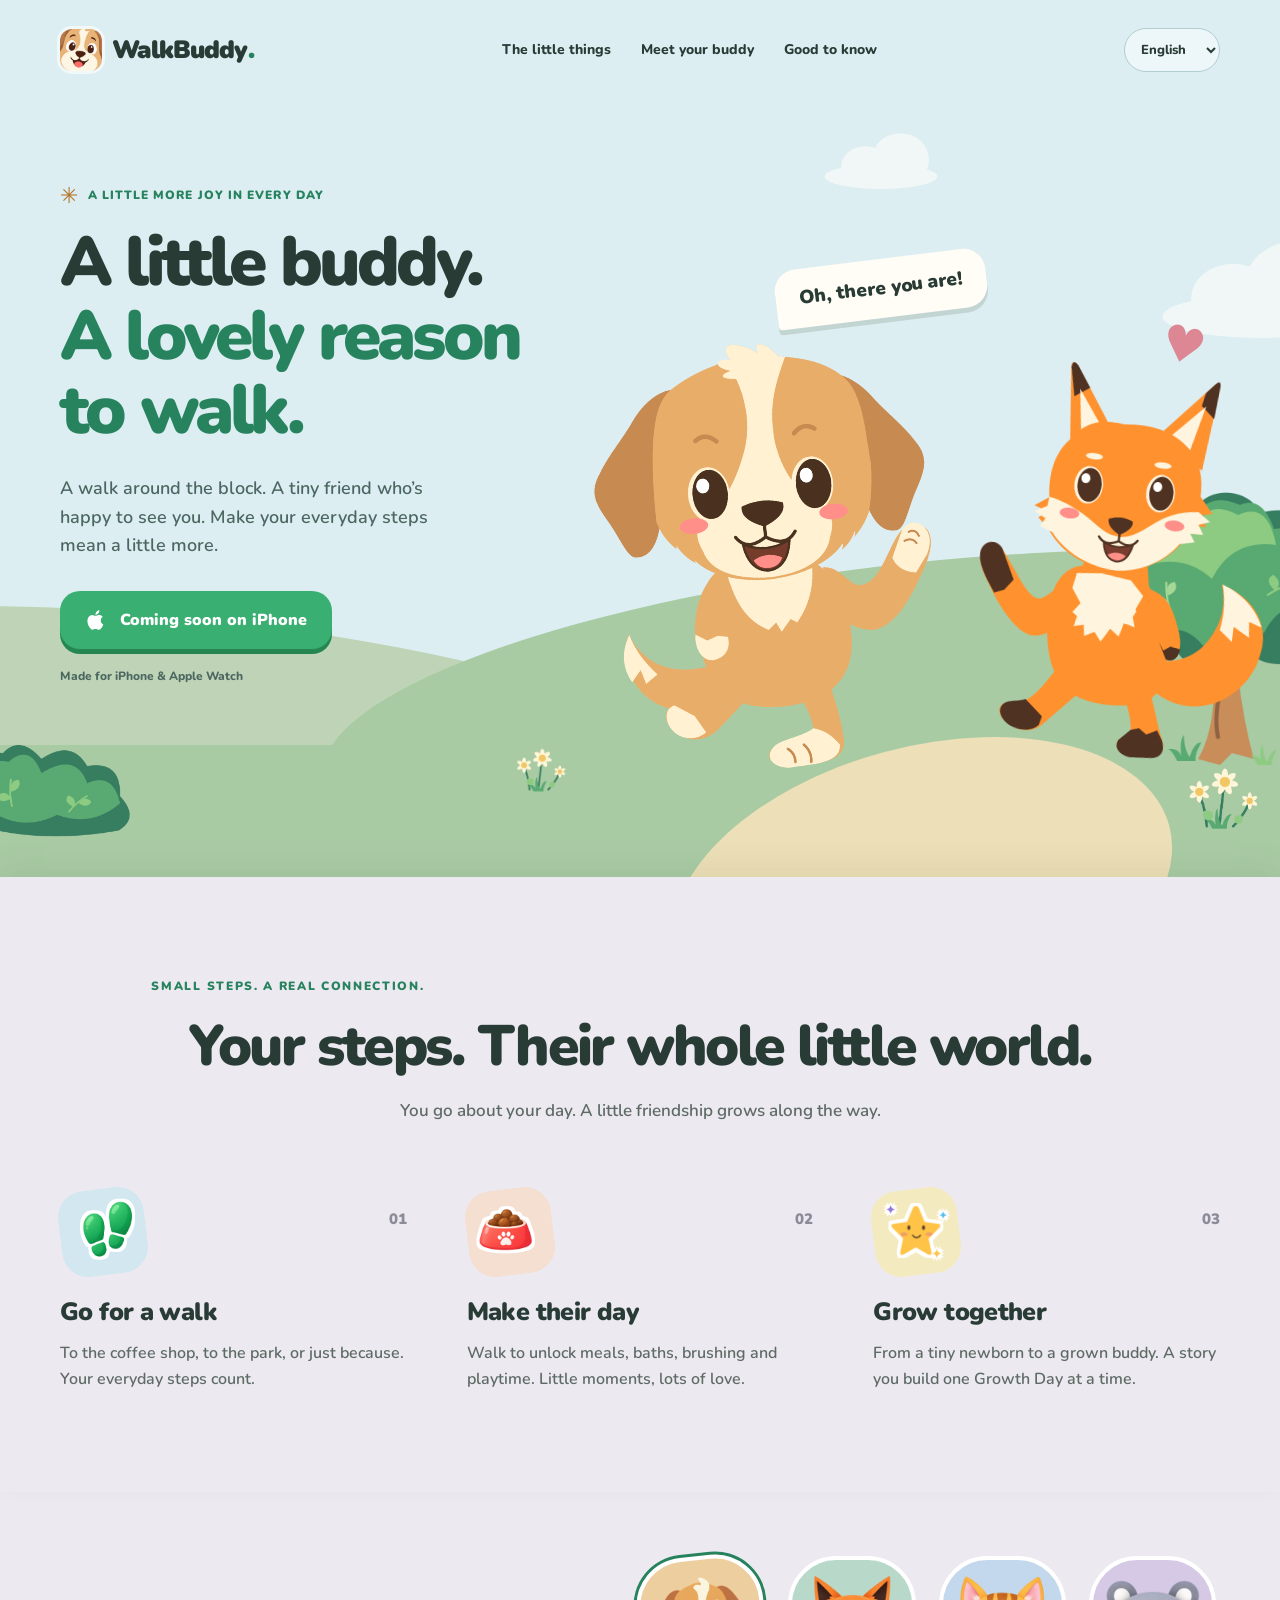
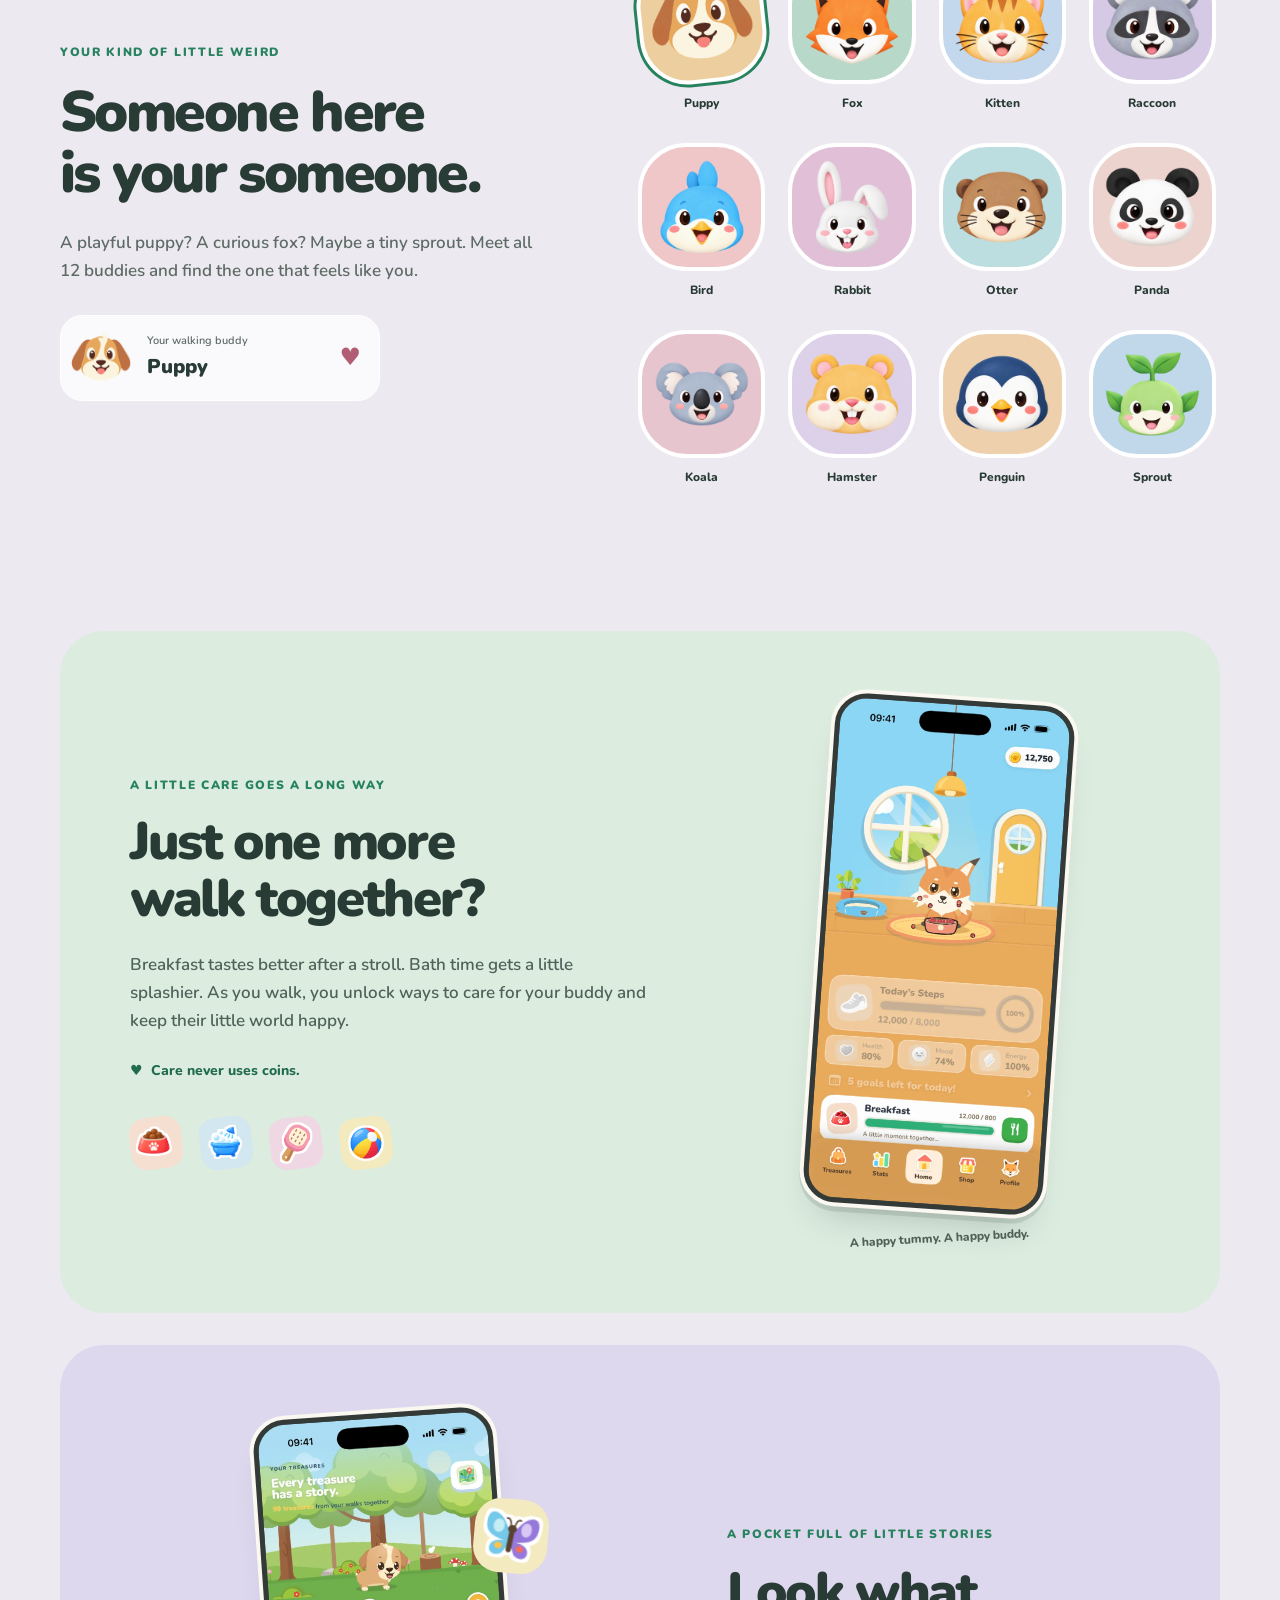
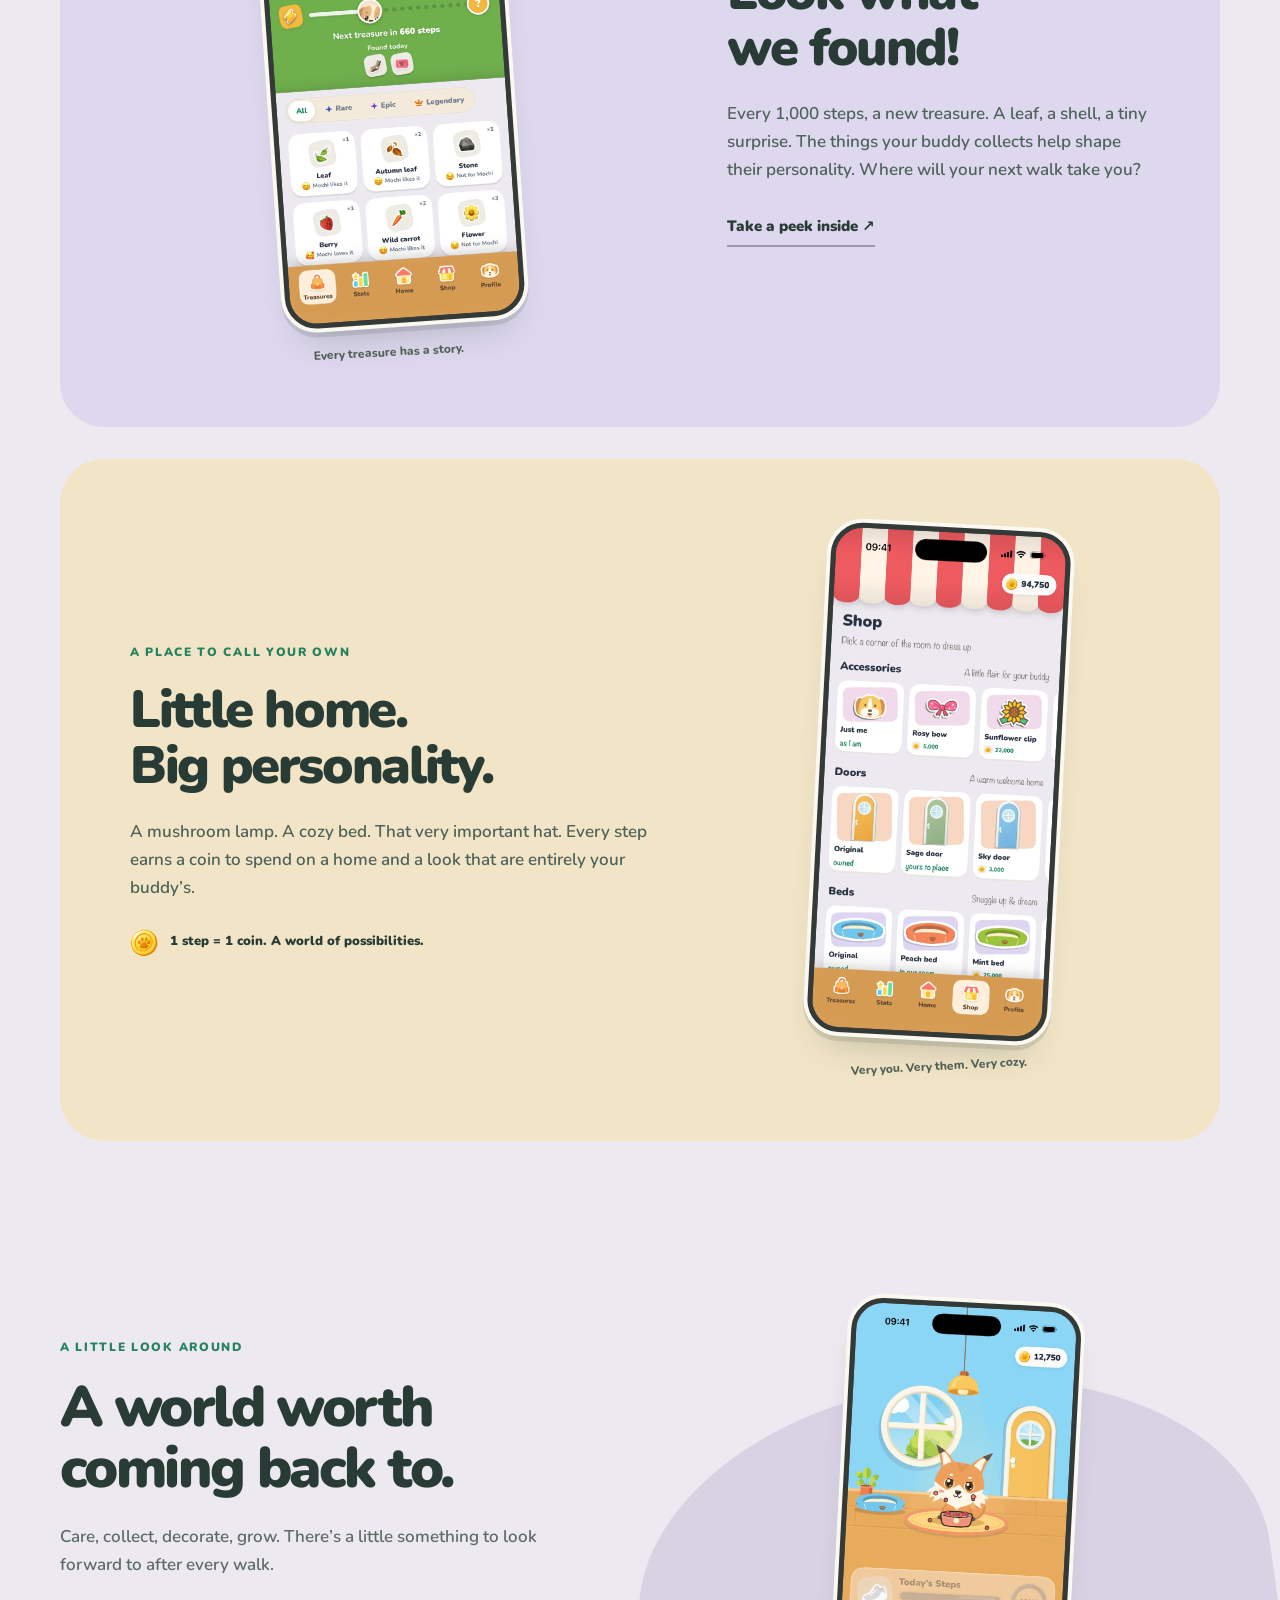
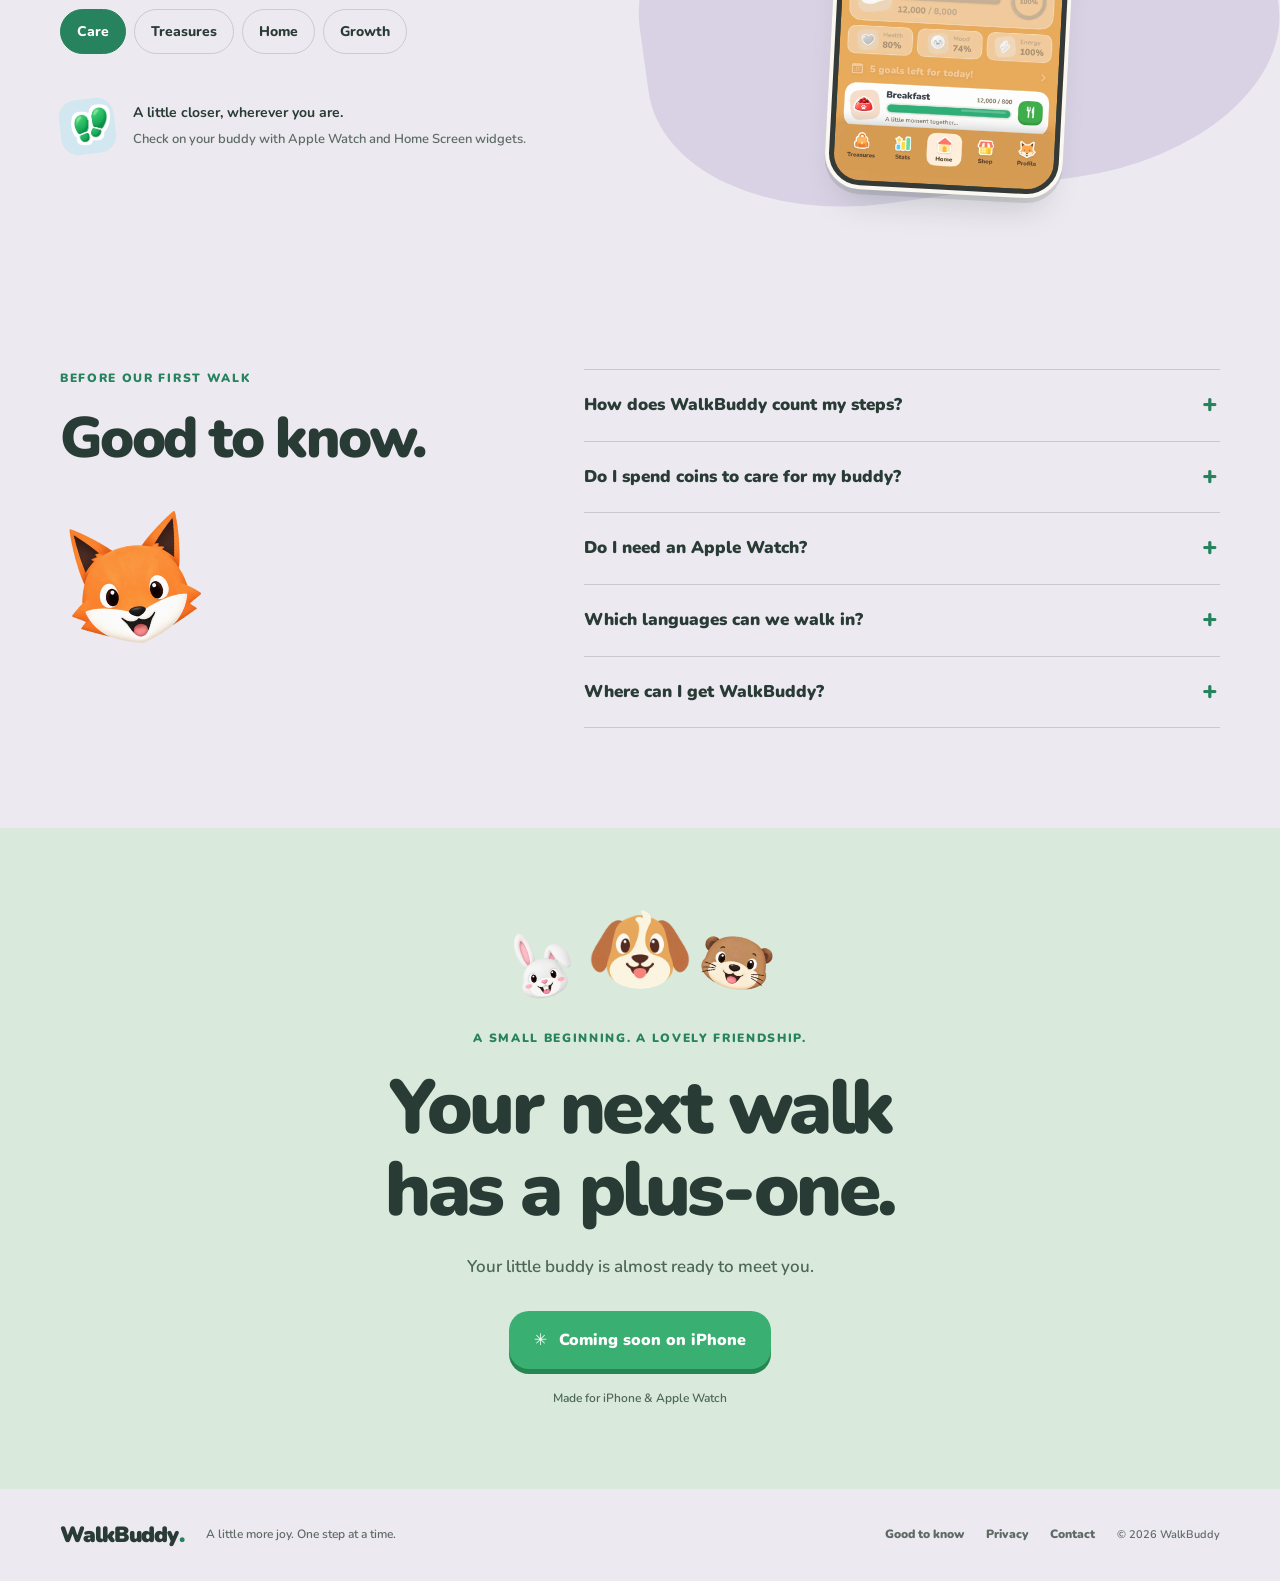
==== index.html @ b869acb7 "Add files via upload" ====
<!doctype html>
<html lang="en">
<head>
  <meta charset="utf-8">
  <meta name="viewport" content="width=device-width, initial-scale=1">
  <meta name="theme-color" content="#dceef2">
  <title>WalkBuddy — A little buddy. A lovely reason to walk.</title>
  <meta name="description" content="Turn your everyday walks into a little world of care, treasures and friendship. Meet WalkBuddy, your step counter pet for iPhone and Apple Watch.">
  <meta property="og:title" content="WalkBuddy — A lovely reason to walk.">
  <meta property="og:description" content="Your steps. Their whole little world.">
  <meta property="og:type" content="website">
  <meta property="og:image" content="assets/app-icon.png">
  <link rel="icon" href="assets/app-icon.png">
  <link rel="apple-touch-icon" href="assets/app-icon.png">
  <link rel="preload" href="assets/nunito.ttf" as="font" type="font/ttf" crossorigin>
  <link rel="stylesheet" href="styles.css">
  <script src="translations.js" defer></script>
  <script src="app.js" defer></script>
</head>
<body>
  <a class="skip" href="#main" data-t="skip">Skip to content</a>
  <header class="header">
    <div class="container nav">
      <a class="brand" href="#" aria-label="WalkBuddy"><img src="assets/app-icon.png" width="42" height="42" alt="">WalkBuddy<span class="brand-dot">.</span></a>
      <nav class="nav-links" aria-label="Main navigation" data-label="navigation">
        <a href="#how" data-t="navHow">The little things</a>
        <a href="#buddies" data-t="navBuddies">Meet your buddy</a>
        <a href="#faq" data-t="navFaq">Good to know</a>
      </nav>
      <label class="language"><span class="sr-only" data-t="language">Language</span><select id="language"><option value="en">English</option><option value="tr">Türkçe</option><option value="ja">日本語</option><option value="de">Deutsch</option><option value="es">Español</option><option value="fr">Français</option></select></label>
    </div>
  </header>
  <main id="main">
    <section class="hero" aria-labelledby="hero-title">
      <div class="cloud cloud-one" aria-hidden="true"></div><div class="cloud cloud-two" aria-hidden="true"></div>
      <div class="container hero-inner">
        <div class="hero-copy">
          <span class="eyebrow"><span class="little-sun" aria-hidden="true">✳</span> <span data-t="heroEye">A little more joy in every day</span></span>
          <h1 id="hero-title"><span data-t="heroOne">A little buddy.</span><br><em data-t="heroTwo">A lovely reason<br>to walk.</em></h1>
          <p class="intro" data-t="heroBody">A walk around the block. A tiny friend who’s happy to see you. Make your everyday steps mean a little more.</p>
          <a class="button store-link" href="#coming-soon"><svg aria-hidden="true" viewBox="0 0 24 24"><path d="M16.4 12.6c0-2.6 2.1-3.8 2.2-3.9-1.2-1.8-3.1-2-3.7-2-1.6-.2-3.1.9-3.9.9-.8 0-2-.9-3.4-.9-1.7 0-3.3 1-4.2 2.6-1.8 3.1-.5 7.7 1.3 10.2.9 1.2 1.9 2.6 3.2 2.6 1.3-.1 1.8-.8 3.3-.8 1.6 0 2 .8 3.4.8 1.4 0 2.3-1.3 3.1-2.5 1-1.4 1.4-2.8 1.4-2.9 0 0-2.7-1-2.7-4.1zM13.9 4.9c.7-.9 1.2-2 1.1-3.2-1 0-2.3.7-3 1.6-.7.8-1.3 2-1.1 3.1 1.1.1 2.3-.6 3-1.5z"/></svg><span data-t="store">Coming soon on iPhone</span></a>
          <p class="hero-footnote" data-t="devices">Made for iPhone & Apple Watch</p>
        </div>
        <div class="hero-art" aria-label="The WalkBuddy puppy and fox out for a walk" data-label="heroArt">
          <div class="hello" data-t="hello">Oh, there you are!</div>
          <img class="hero-puppy" src="assets/scene/puppy.png" width="680" height="960" alt="">
          <img class="hero-fox" src="assets/scene/fox.png" width="680" height="960" alt="">
          <span class="hero-heart" aria-hidden="true">♥</span>
        </div>
      </div>
      <div class="landscape" aria-hidden="true"><div class="hill far"></div><div class="hill near"></div><div class="ground"></div><div class="path"></div><img class="oak" src="assets/scene/map-scenery-oak.png" alt=""><img class="daisies one" src="assets/scene/map-scenery-daisies.png" alt=""><img class="daisies two" src="assets/scene/map-scenery-daisies.png" alt=""><img class="bush" src="assets/scene/map-scenery-bush.png" alt=""></div>
    </section>

    <section class="how section" id="how">
      <div class="container">
        <div class="section-heading"><p class="eyebrow" data-t="howEye">Small steps. A real connection.</p><h2 data-t="howTitle">Your steps. Their whole little world.</h2><p data-t="howBody">You go about your day. A little friendship grows along the way.</p></div>
        <div class="steps">
          <article><span class="sticker blue"><img src="assets/icons/icon-steps.png" alt="" loading="lazy"></span><span class="step-number">01</span><h3 data-t="walkTitle">Go for a walk</h3><p data-t="walkBody">To the coffee shop, to the park, or just because. Your everyday steps count.</p></article>
          <article><span class="sticker peach"><img src="assets/icons/care-feed.png" alt="" loading="lazy"></span><span class="step-number">02</span><h3 data-t="careTitle">Make their day</h3><p data-t="careBody">Walk to unlock meals, baths, brushing and playtime. Little moments, lots of love.</p></article>
          <article><span class="sticker yellow"><img src="assets/icons/icon-journey-brightest-star.png" alt="" loading="lazy"></span><span class="step-number">03</span><h3 data-t="growTitle">Grow together</h3><p data-t="growBody">From a tiny newborn to a grown buddy. A story you build one Growth Day at a time.</p></article>
        </div>
      </div>
    </section>

    <section class="family section" id="buddies">
      <div class="container family-layout">
        <div class="family-copy"><p class="eyebrow" data-t="familyEye">Your kind of little weird</p><h2 data-t="familyTitle">Someone here<br>is your someone.</h2><p data-t="familyBody">A playful puppy? A curious fox? Maybe a tiny sprout. Meet all 12 buddies and find the one that feels like you.</p><div class="chosen" aria-live="polite"><img id="chosen-face" src="assets/heads/mochi.png" width="68" height="68" alt=""><div><span data-t="selected">Your walking buddy</span><strong id="chosen-name">Puppy</strong></div><span class="chosen-heart" aria-hidden="true">♥</span></div></div>
        <div class="buddy-grid" role="group" data-label="chooseBuddy" aria-label="Choose a buddy"></div>
      </div>
    </section>

    <section class="stories section" id="little-world">
      <div class="container">
        <article class="story mint">
          <div class="story-copy"><p class="eyebrow" data-t="careEye">A little care goes a long way</p><h2 data-t="careHeading">Just one more<br>walk together?</h2><p data-t="careStory">Breakfast tastes better after a stroll. Bath time gets a little splashier. As you walk, you unlock ways to care for your buddy and keep their little world happy.</p><p class="quiet-rule"><span aria-hidden="true">♥</span> <span data-t="careRule">Care never uses coins.</span></p><div class="mini-stickers" aria-hidden="true"><span class="sticker peach"><img src="assets/icons/care-feed.png" alt="" loading="lazy"></span><span class="sticker blue"><img src="assets/icons/care-wash.png" alt="" loading="lazy"></span><span class="sticker pink"><img src="assets/icons/care-groom.png" alt="" loading="lazy"></span><span class="sticker yellow"><img src="assets/icons/care-play.png" alt="" loading="lazy"></span></div></div>
          <figure class="phone-scene"><div class="phone"><img src="assets/screens/02-care-fox-en.webp" data-screen="02-care-fox" alt="A fox enjoying a meal in WalkBuddy" data-alt="careScreen" loading="lazy" width="1206" height="2622"></div><figcaption data-t="careCaption">A happy tummy. A happy buddy.</figcaption></figure>
        </article>
        <article class="story lilac reverse">
          <div class="story-copy"><p class="eyebrow" data-t="treasureEye">A pocket full of little stories</p><h2 data-t="treasureHeading">Look what<br>we found!</h2><p data-t="treasureStory">Every 1,000 steps, a new treasure. A leaf, a shell, a tiny surprise. The things your buddy collects help shape their personality. Where will your next walk take you?</p><a class="text-link" href="#gallery" data-t="explore">Take a peek inside <span aria-hidden="true">↗</span></a></div>
          <figure class="phone-scene"><span class="orbit-sticker sticker yellow" aria-hidden="true"><img src="assets/icons/icon-journey-butterfly.png" alt="" loading="lazy"></span><div class="phone"><img src="assets/screens/06-treasures-en.webp" data-screen="06-treasures" alt="WalkBuddy’s Treasures collection" data-alt="treasureScreen" loading="lazy" width="1206" height="2622"></div><figcaption data-t="treasureCaption">Every treasure has a story.</figcaption></figure>
        </article>
        <article class="story butter">
          <div class="story-copy"><p class="eyebrow" data-t="homeEye">A place to call your own</p><h2 data-t="homeHeading">Little home.<br>Big personality.</h2><p data-t="homeStory">A mushroom lamp. A cozy bed. That very important hat. Every step earns a coin to spend on a home and a look that are entirely your buddy’s.</p><div class="coin-note"><img src="assets/icons/icon-coin.png" width="32" height="32" alt="" loading="lazy"><span data-t="coinRule">1 step = 1 coin. A world of possibilities.</span></div></div>
          <figure class="phone-scene"><div class="phone"><img src="assets/screens/08-decor-en.webp" data-screen="08-decor" alt="Decorating a buddy’s home in WalkBuddy" data-alt="homeScreen" loading="lazy" width="1206" height="2622"></div><figcaption data-t="homeCaption">Very you. Very them. Very cozy.</figcaption></figure>
        </article>
      </div>
    </section>

    <section class="gallery section" id="gallery"><div class="container gallery-layout"><div><p class="eyebrow" data-t="galleryEye">A little look around</p><h2 data-t="galleryTitle">A world worth<br>coming back to.</h2><p data-t="galleryBody">Care, collect, decorate, grow. There’s a little something to look forward to after every walk.</p><div class="gallery-tabs" role="tablist" data-label="galleryLabel" aria-label="Explore WalkBuddy"><button id="tab-care" role="tab" aria-controls="gallery-panel" aria-selected="true" data-gallery="02-care-fox" data-t="tabCare">Care</button><button id="tab-treasures" role="tab" aria-controls="gallery-panel" aria-selected="false" tabindex="-1" data-gallery="06-treasures" data-t="tabTreasures">Treasures</button><button id="tab-home" role="tab" aria-controls="gallery-panel" aria-selected="false" tabindex="-1" data-gallery="08-decor" data-t="tabHome">Home</button><button id="tab-growth" role="tab" aria-controls="gallery-panel" aria-selected="false" tabindex="-1" data-gallery="04-growth" data-t="tabGrowth">Growth</button></div><div class="device-note"><span class="sticker blue"><img src="assets/icons/icon-steps.png" alt="" loading="lazy"></span><p><strong data-t="everywhereTitle">A little closer, wherever you are.</strong><span data-t="everywhereBody">Check on your buddy with Apple Watch and Home Screen widgets.</span></p></div></div><div class="gallery-preview" id="gallery-panel" role="tabpanel" aria-labelledby="tab-care" tabindex="0"><div class="phone"><img id="gallery-image" src="assets/screens/02-care-fox-en.webp" data-screen="02-care-fox" alt="A fox enjoying a meal in WalkBuddy" data-alt="careScreen" loading="lazy" width="1206" height="2622"></div></div></div></section>

    <section class="faq section" id="faq"><div class="container faq-layout"><div><p class="eyebrow" data-t="faqEye">Before our first walk</p><h2 data-t="faqTitle">Good to know.</h2><img class="faq-face" src="assets/heads/fox.png" alt="" loading="lazy" width="180" height="180"></div><div class="questions"><details><summary data-t="q1">How does WalkBuddy count my steps?</summary><p data-t="a1">WalkBuddy uses steps from Apple Health on your iPhone, including steps recorded by your Apple Watch. Your usual walks count without starting a workout.</p></details><details><summary data-t="q2">Do I spend coins to care for my buddy?</summary><p data-t="a2">Care never uses coins. Walking unlocks care moments. Coins are for decorating your buddy’s home and choosing accessories in the Shop.</p></details><details><summary data-t="q3">Do I need an Apple Watch?</summary><p data-t="a3">No. You can walk with just your iPhone. If you have an Apple Watch, you can also check on your buddy and care for them from your wrist.</p></details><details><summary data-t="q4">Which languages can we walk in?</summary><p data-t="a4">WalkBuddy speaks English, Turkish, Japanese, German, Spanish and French.</p></details><details><summary data-t="q5">Where can I get WalkBuddy?</summary><p data-t="a5">WalkBuddy is coming soon to the App Store for iPhone and Apple Watch. The download link will be right here when it’s ready.</p></details></div></div></section>

    <section class="closing section" id="coming-soon"><div class="container"><div class="closing-faces" aria-hidden="true"><img src="assets/heads/rabbit.png" alt="" loading="lazy"><img src="assets/heads/mochi.png" alt="" loading="lazy"><img src="assets/heads/otter.png" alt="" loading="lazy"></div><p class="eyebrow" data-t="closingEye">A small beginning. A lovely friendship.</p><h2 data-t="closingTitle">Your next walk<br>has a plus-one.</h2><p data-t="closingBody">Your little buddy is almost ready to meet you.</p><span class="button coming-label"><span aria-hidden="true">✳</span><span data-t="store">Coming soon on iPhone</span></span><p class="closing-note" data-t="devices">Made for iPhone & Apple Watch</p></div></section>
  </main>
  <footer><div class="container footer-inner"><a class="brand" href="#">WalkBuddy<span class="brand-dot">.</span></a><span data-t="footerLine">A little more joy. One step at a time.</span><a href="#faq" data-t="navFaq">Good to know</a><a href="privacy/" data-t="privacy">Privacy</a><a href="mailto:walkbuddysupport@gmail.com" data-t="contact">Contact</a><small>© 2026 WalkBuddy</small></div></footer>
</body>
</html>
---- styles.css ----
@font-face{font-family:Nunito;src:url('assets/nunito.ttf') format('truetype');font-weight:200 1000;font-display:swap}
:root{--paper:#ece9f0;--ink:#293b35;--muted:#5e6b65;--green:#27825e;--key:#39af71;--lip:#258651;--cream:#fffdf6;--line:#d6d5dc;--ease:cubic-bezier(.22,.8,.35,1)}
*{box-sizing:border-box}html{scroll-behavior:smooth;scroll-padding-top:30px}body{margin:0;background:var(--paper);color:var(--ink);font:600 17px/1.65 Nunito,'Hiragino Maru Gothic ProN',system-ui,sans-serif;-webkit-font-smoothing:antialiased}button,select{font:inherit}button,a,select{-webkit-tap-highlight-color:transparent}a{color:inherit}img{display:block;max-width:100%;height:auto}button{cursor:pointer}a,button,select,summary{touch-action:manipulation}button:focus-visible,a:focus-visible,select:focus-visible,summary:focus-visible,[tabindex]:focus-visible{outline:3px solid #176248;outline-offset:5px}h1,h2,h3,p{margin:0}h1,h2,h3{font-weight:900;line-height:1.07;letter-spacing:-.045em}h2{font-size:clamp(35px,4.5vw,57px)}h3{font-size:25px;letter-spacing:-.025em}p{max-width:38em}.container{width:min(1160px,calc(100% - 80px));margin-inline:auto}.section{padding:100px 0}.eyebrow{font-size:12px;font-weight:900;text-transform:uppercase;letter-spacing:.14em;color:var(--green);margin-bottom:19px}.sr-only{position:absolute;width:1px;height:1px;padding:0;margin:-1px;overflow:hidden;clip:rect(0,0,0,0);white-space:nowrap;border:0}.skip{position:fixed;top:8px;left:12px;z-index:100;background:white;padding:8px 14px;transform:translateY(-150%)}.skip:focus{transform:none}
.header{position:absolute;top:0;left:0;right:0;z-index:10}.nav{height:100px;display:flex;align-items:center;justify-content:space-between;gap:28px}.brand{display:flex;align-items:center;gap:10px;text-decoration:none;font-size:25px;font-weight:1000;letter-spacing:-1px;line-height:1}.brand img{border-radius:12px;box-shadow:0 0 0 3px #fff9}.brand-dot{color:var(--green);margin-left:-9px}.nav-links{display:flex;gap:30px;font-size:14px;font-weight:800}.nav-links a{text-decoration:none}.nav-links a:hover{color:var(--green);text-underline-offset:6px;text-decoration:underline}.language select{max-width:126px;background:#ffffff80;border:1px solid #b3cdd0;border-radius:24px;padding:8px 12px;color:var(--ink);font-size:13px;font-weight:800;min-height:44px}
.hero{position:relative;overflow:hidden;isolation:isolate;background:#dceef2;min-height:850px}.hero-inner{position:relative;z-index:3;display:grid;grid-template-columns:1.08fr 1fr;min-height:850px;align-items:start;padding-top:185px}.hero-copy{position:relative;z-index:3;padding-bottom:190px}.hero .eyebrow{display:flex;align-items:center;gap:8px;letter-spacing:.09em}.little-sun{color:#b37528;font-size:22px;line-height:1}h1{font-size:clamp(45px,5.4vw,73px);letter-spacing:-.055em;max-width:650px}h1 em{font-style:normal;color:var(--green)}.intro{margin-top:26px;max-width:390px;font-size:18px;line-height:1.6;color:#4c6761}.button{display:inline-flex;align-items:center;justify-content:center;gap:12px;min-height:58px;padding:14px 25px;border:0;border-radius:20px;background:var(--key);box-shadow:0 5px 0 var(--lip);color:white;font-size:16px;font-weight:900;text-decoration:none;transition:transform .2s,box-shadow .2s}.button svg{width:23px;height:26px;fill:currentColor}.store-link{margin-top:31px}.store-link:hover{transform:translateY(-2px);box-shadow:0 7px 0 var(--lip)}.store-link:active{transform:translateY(5px);box-shadow:0 0 0 var(--lip)}.hero-footnote{margin-top:18px;font-size:12px;font-weight:800;color:#4c6761}.hero-art{position:absolute;right:-5%;bottom:86px;width:57%;height:540px;z-index:2}.hero-puppy{position:absolute;width:54%;left:0;bottom:0;transform:rotate(-6deg);transform-origin:50% 95%;animation:puppy-sway 6s ease-in-out infinite}.hero-fox{position:absolute;width:48%;right:0;bottom:10px;transform:rotate(7deg)}.hello{position:absolute;top:8px;left:24%;background:var(--cream);padding:14px 24px;box-shadow:0 5px 0 #c3d5d2;border-radius:22px 22px 22px 4px;transform:rotate(-7deg);font-size:19px;font-weight:900;animation:hello-bob 5s ease-in-out infinite}.hero-heart{position:absolute;right:11%;top:55px;color:#dd8694;font-size:49px;rotate:14deg;animation:hello-bob 5s ease-in-out infinite}.cloud{position:absolute;background:#f7faf7;width:150px;height:33px;border-radius:70%;opacity:.8}.cloud:before,.cloud:after{content:'';position:absolute;background:inherit;border-radius:50%;width:65px;height:53px;left:22px;bottom:4px}.cloud:after{width:76px;height:70px;left:63px}.cloud-one{top:160px;left:63%;scale:.75}.cloud-two{top:300px;right:-55px;scale:1.3}.landscape{position:absolute;inset:0;z-index:1;pointer-events:none}.hill{position:absolute;width:95%;height:300px;border-radius:50% 50% 0 0;bottom:-50px}.hill.far{left:-27%;bottom:-50px;background:#bfd4b6;transform:rotate(8deg)}.hill.near{right:-20%;background:#a9cba4;bottom:15px;transform:rotate(-6deg)}.ground{position:absolute;inset:85% 0 0;background:#a9cba4}.path{position:absolute;bottom:-160px;right:8%;width:40%;height:290px;background:#eddfb7;border-radius:50%;transform:rotate(-15deg)}.oak{position:absolute;right:-70px;bottom:100px;width:240px}.bush{position:absolute;bottom:35px;left:-50px;width:180px}.daisies{position:absolute;width:85px}.daisies.one{right:1%;bottom:40px}.daisies.two{left:40%;bottom:80px;width:60px}@keyframes puppy-sway{50%{transform:rotate(-3deg) translateY(-5px)}}@keyframes hello-bob{50%{translate:0 -7px}}
.how{position:relative;box-shadow:0 -12px 28px #3c563713;z-index:4}.section-heading{text-align:center;margin-bottom:64px}.section-heading p:last-child{margin:20px auto 0;color:var(--muted)}.steps{display:grid;grid-template-columns:repeat(3,1fr);gap:60px}.steps article{position:relative}.steps h3{margin:24px 0 14px}.steps p{color:var(--muted);font-size:16px}.step-number{float:right;font-size:15px;font-weight:900;color:#8b8c98;padding-top:18px}.sticker{position:relative;display:inline-grid;place-items:center;width:86px;height:86px;flex-shrink:0;isolation:isolate}.sticker:before{content:'';position:absolute;inset:0;border-radius:26px;background:var(--tile,#e1dcf0);rotate:-7deg;z-index:-1}.sticker img{width:73%;height:73%;object-fit:contain;filter:drop-shadow(3px 0 #fff) drop-shadow(-3px 0 #fff) drop-shadow(0 3px #fff) drop-shadow(0 -3px #fff)}.blue{--tile:#d2e7f0}.peach{--tile:#f4dfd0}.yellow{--tile:#f4eac0}.pink{--tile:#efd8e4}.family{padding-top:60px}.family-layout{display:grid;grid-template-columns:.9fr 1.1fr;gap:95px;align-items:center}.family-copy>p:not(.eyebrow){margin-top:25px;color:var(--muted)}.buddy-grid{display:grid;grid-template-columns:repeat(4,1fr);gap:22px 15px}.buddy-button{background:none;border:0;padding:4px;color:var(--ink);font-size:12px;font-weight:800;min-width:0}.buddy-circle{position:relative;display:grid;place-items:center;aspect-ratio:1;background:var(--buddy-bg);border-radius:38%;border:4px solid #fff;transition:transform .25s var(--ease),box-shadow .25s}.buddy-circle img{width:86%;height:86%;object-fit:contain}.buddy-button>span:last-child{display:block;margin-top:10px;overflow-wrap:anywhere}.buddy-button:hover .buddy-circle{transform:translateY(-6px) rotate(-5deg)}.buddy-button[aria-pressed=true] .buddy-circle{box-shadow:0 0 0 3px var(--green);transform:rotate(-6deg)}.chosen{display:flex;align-items:center;gap:16px;margin-top:30px;padding:12px 18px 12px 10px;background:#faf9fc;border:1px solid #fff;border-radius:22px;max-width:320px}.chosen img{width:60px;height:60px;object-fit:contain}.chosen span{display:block;font-size:11px;color:var(--muted)}.chosen strong{font-size:20px;font-weight:900}.chosen .chosen-heart{margin-left:auto;color:#b15e75;font-size:24px}
.stories{padding-top:40px;padding-bottom:0}.story{padding:64px 70px;display:grid;grid-template-columns:1.1fr .9fr;align-items:center;gap:80px;border-radius:44px;margin-bottom:32px;overflow:hidden;min-height:650px}.story-copy>p:not(.eyebrow){margin-top:24px;font-size:17px;color:#4e625a}.mint{background:#dcecdf}.lilac{background:#ded8ef}.butter{background:#f2e5c7}.reverse .story-copy{order:2}.reverse .phone-scene{order:1}.story h2{font-size:clamp(34px,4.1vw,53px)}.story .quiet-rule{color:#216c4d!important;font-size:14px!important;font-weight:800;display:flex;align-items:center;gap:8px}.mini-stickers{display:flex;gap:18px;margin-top:35px}.mini-stickers .sticker{width:52px;height:52px}.mini-stickers .sticker:before{border-radius:16px}.mini-stickers .sticker img{filter:drop-shadow(2px 0 #fff) drop-shadow(-2px 0 #fff) drop-shadow(0 2px #fff) drop-shadow(0 -2px #fff)}.phone-scene{position:relative;justify-self:center;margin:0;width:248px}.phone{background:#343a37;border:4px solid #faf8f1;border-radius:36px;padding:5px;box-shadow:0 5px 0 #293b3520,0 25px 35px -20px #293b3540;overflow:hidden}.phone img{width:100%;aspect-ratio:1206/2622;border-radius:27px;object-fit:cover;background:var(--paper)}.phone-scene figcaption{text-align:center;font-size:12px;font-weight:800;margin-top:16px;transform:rotate(-3deg);color:#526157}.mint .phone{rotate:4deg}.lilac .phone{rotate:-4deg}.butter .phone{rotate:3deg}.orbit-sticker{position:absolute;z-index:2;right:-35px;top:90px;width:74px;height:74px;rotate:12deg}.text-link{display:inline-flex;gap:15px;align-items:center;margin-top:24px;text-decoration:none;border-bottom:2px solid #9d94b2;padding:6px 0;font-size:15px;font-weight:900}.text-link:hover{color:var(--green);border-color:var(--green)}.coin-note{display:flex;align-items:center;gap:10px;margin-top:25px;font-size:13px;font-weight:900}.coin-note img{width:30px;height:30px;object-fit:contain}.gallery-layout{display:grid;grid-template-columns:1fr 1fr;gap:100px;align-items:center}.gallery-layout>div>p:not(.eyebrow){margin-top:24px;color:var(--muted)}.gallery-tabs{display:flex;flex-wrap:wrap;gap:8px;margin-top:30px}.gallery-tabs button{border:1px solid #ccc9d2;border-radius:30px;background:transparent;padding:10px 16px;font-size:14px;font-weight:800;min-height:44px;color:var(--ink)}.gallery-tabs button[aria-selected=true]{border-color:var(--green);background:var(--green);color:white}.gallery-tabs button:hover{box-shadow:0 3px 0 #293b3515}.gallery-preview{display:grid;place-items:center;position:relative;isolation:isolate;padding:25px}.gallery-preview:before{content:'';position:absolute;inset:20% -10% 5%;background:#d8d2e4;border-radius:50% 50% 35% 35%;z-index:-1;rotate:-8deg}.gallery-preview .phone{width:238px;rotate:3deg}.device-note{display:flex;align-items:center;gap:18px;margin-top:45px}.device-note .sticker{width:55px;height:55px}.device-note .sticker:before{border-radius:17px}.device-note strong{display:block;font-size:14px;line-height:1.4}.device-note p>span{display:block;font-size:13px;margin-top:6px;color:var(--muted)}
.faq{padding-top:50px}.faq-layout{display:grid;grid-template-columns:1fr 1.5fr;gap:100px}.faq-face{width:145px;margin-top:40px;rotate:-10deg}.questions{border-top:1px solid #ccc8d3}.questions details{border-bottom:1px solid #ccc8d3}.questions summary{cursor:pointer;list-style:none;font-weight:900;position:relative;font-size:17px;padding:23px 34px 23px 0;line-height:1.45}.questions summary::-webkit-details-marker{display:none}.questions summary:after{content:'+';position:absolute;right:2px;top:21px;color:var(--green);font-size:26px;line-height:1}.questions details[open] summary:after{content:'−'}.questions details>p{font-size:15px;color:var(--muted);padding:0 24px 24px 0;line-height:1.7}.closing{text-align:center;background:#d9e9db;padding-top:70px;padding-bottom:80px}.closing .container>p{margin-inline:auto}.closing h2{font-size:clamp(42px,6vw,76px)}.closing h2+p{margin-top:22px;color:#4c6657}.closing-faces{display:flex;justify-content:center;align-items:end;margin:0 auto 26px}.closing-faces img{width:76px;height:80px;object-fit:contain;rotate:-13deg}.closing-faces img:nth-child(2){width:100px;height:105px;rotate:0deg;margin-inline:8px}.closing-faces img:last-child{rotate:13deg}.coming-label{margin-top:30px}.closing .closing-note{margin-top:20px;font-size:12px;color:#4c6657}footer{padding:35px 0;background:var(--paper)}.footer-inner{display:flex;align-items:center;justify-content:space-between;gap:22px;font-size:12px;color:var(--muted)}footer .brand{color:var(--ink);font-size:22px}footer a:not(.brand){text-decoration:none;font-weight:900}.footer-inner>span{flex:1}.footer-inner small{font-size:11px}
h1 em,h2[data-t]{white-space:pre-line}
@media(min-width:1500px){.hero-art{right:0}.hero-inner{min-height:890px}.hero{min-height:890px}}
@media(max-width:1050px){.container{width:calc(100% - 56px)}.nav-links{gap:17px;font-size:12px}.hero-inner{padding-top:170px;min-height:790px}.hero{min-height:790px}.hero-art{height:420px;bottom:80px;right:-3%}.hello{top:-25px;font-size:16px}.hero-heart{top:5px}.intro{max-width:330px;font-size:16px}.family-layout{gap:45px}.story{gap:45px;padding:55px 40px}.gallery-layout{gap:65px}.faq-layout{gap:65px}.mini-stickers{gap:12px}.steps{gap:35px}}
@media(max-width:760px){.container{width:calc(100% - 40px)}.section{padding:65px 0}.nav{height:82px}.brand{font-size:23px}.brand img{width:34px;height:34px;border-radius:10px}.nav-links{display:none}.hero{min-height:auto}.hero-inner{display:block;padding-top:122px;min-height:1010px}.hero-copy{text-align:center;padding-bottom:0}.hero .eyebrow{justify-content:center;font-size:10px}h1{font-size:clamp(43px,8vw,63px);max-width:none}.intro{margin:20px auto 0;max-width:355px;font-size:16px}.store-link{margin-top:25px}.hero-footnote{font-size:11px}.hero-art{right:50%;transform:translateX(50%);width:440px;max-width:105%;height:380px;bottom:56px}.hero-puppy{width:53%}.hero-fox{width:47%;bottom:8px}.hello{top:0;left:28%;font-size:16px;padding:10px 17px}.hero-heart{top:38px;right:7%;font-size:35px}.cloud-one{left:-65px;top:370px}.cloud-two{right:-90px;top:460px;scale:.7}.hill{height:220px}.hill.far{bottom:-12px}.hill.near{bottom:20px;width:130%}.ground{inset:90% 0 0}.path{width:65%;right:2%;height:180px;bottom:-100px}.oak{width:145px;right:-60px;bottom:100px}.bush{width:100px;left:-35px}.daisies.one{width:60px;bottom:20px}.daisies.two{left:6%;bottom:90px;width:42px}.section-heading{margin-bottom:40px}.section-heading h2{max-width:450px;margin:auto}.section-heading p:last-child{font-size:15px}.eyebrow{font-size:10px}.steps{grid-template-columns:1fr;gap:35px}.steps article{display:grid;grid-template-columns:68px 1fr;column-gap:23px}.steps .sticker{width:64px;height:64px;grid-row:1/3;margin-top:7px}.steps .sticker:before{border-radius:21px}.steps h3{margin:0 0 8px;font-size:22px}.steps p{font-size:15px}.step-number{display:none}.family-layout{grid-template-columns:1fr;gap:36px}.family-copy{text-align:center}.family-copy>p:not(.eyebrow){margin:20px auto 0;font-size:15px;max-width:400px}.chosen{margin:25px auto 0;text-align:left}.buddy-grid{gap:18px 12px;max-width:480px;margin:auto;width:100%}.buddy-button{font-size:11px}.buddy-circle{border-width:3px}.buddy-button>span:last-child{margin-top:7px}.stories{padding:10px 0 0}.stories>.container{width:calc(100% - 24px)}.story{grid-template-columns:1fr;gap:38px;padding:40px 28px;min-height:0;border-radius:30px;margin-bottom:18px}.story-copy{max-width:460px;margin:auto;width:100%}.story h2{font-size:42px}.story-copy>p:not(.eyebrow){font-size:15px;margin-top:20px}.reverse .story-copy{order:0}.reverse .phone-scene{order:0}.phone-scene{width:220px}.mini-stickers{margin-top:28px;gap:15px}.phone-scene figcaption{font-size:11px}.phone{border-radius:33px}.phone img{border-radius:24px}.gallery-layout{grid-template-columns:1fr;gap:45px}.gallery-layout h2{font-size:42px}.gallery-layout>div>p:not(.eyebrow){font-size:15px;max-width:400px}.gallery-tabs{gap:7px}.gallery-tabs button{font-size:13px;padding:10px 14px}.gallery-preview{max-width:360px;justify-self:center;width:100%}.gallery-preview:before{inset:20% -5% 5%}.device-note{margin-top:30px}.faq-layout{grid-template-columns:1fr;gap:30px}.faq-layout>div:first-child{position:relative}.faq-face{position:absolute;right:0;bottom:0;width:70px;margin:0}.faq .eyebrow{max-width:75%}.questions summary{font-size:15px}.questions details>p{font-size:14px}.closing .eyebrow{font-size:9px}.closing h2{font-size:49px}.closing h2+p{font-size:15px}.footer-inner{flex-wrap:wrap;gap:20px}.footer-inner>span{order:3;flex-basis:100%;font-size:12px}.footer-inner small{margin-left:auto}.footer-inner>a:not(.brand){margin-left:auto}.closing-faces img{width:60px;height:64px}.closing-faces img:nth-child(2){width:80px;height:85px}}
@media(max-width:360px){.hero-inner{min-height:1020px}.hero-art{bottom:40px}h1{font-size:40px}.hero .eyebrow{font-size:9px}.container{width:calc(100% - 32px)}.buddy-grid{gap:14px 8px}.story{padding:35px 23px}.story h2{font-size:36px}.nav{gap:10px}.brand{gap:8px;font-size:21px}.language select{max-width:103px}.gallery-tabs button{padding:10px 12px}}
@media(prefers-reduced-motion:reduce){html{scroll-behavior:auto}*,*:before,*:after{animation:none!important;transition:none!important}}

/* Let translated hero copy determine the height on small screens. */
@media(max-width:760px){.hero-inner{min-height:0;padding-bottom:54px}.hero-art{position:relative;right:auto;bottom:auto;transform:none;width:440px;max-width:100%;height:370px;margin:58px auto 0}}
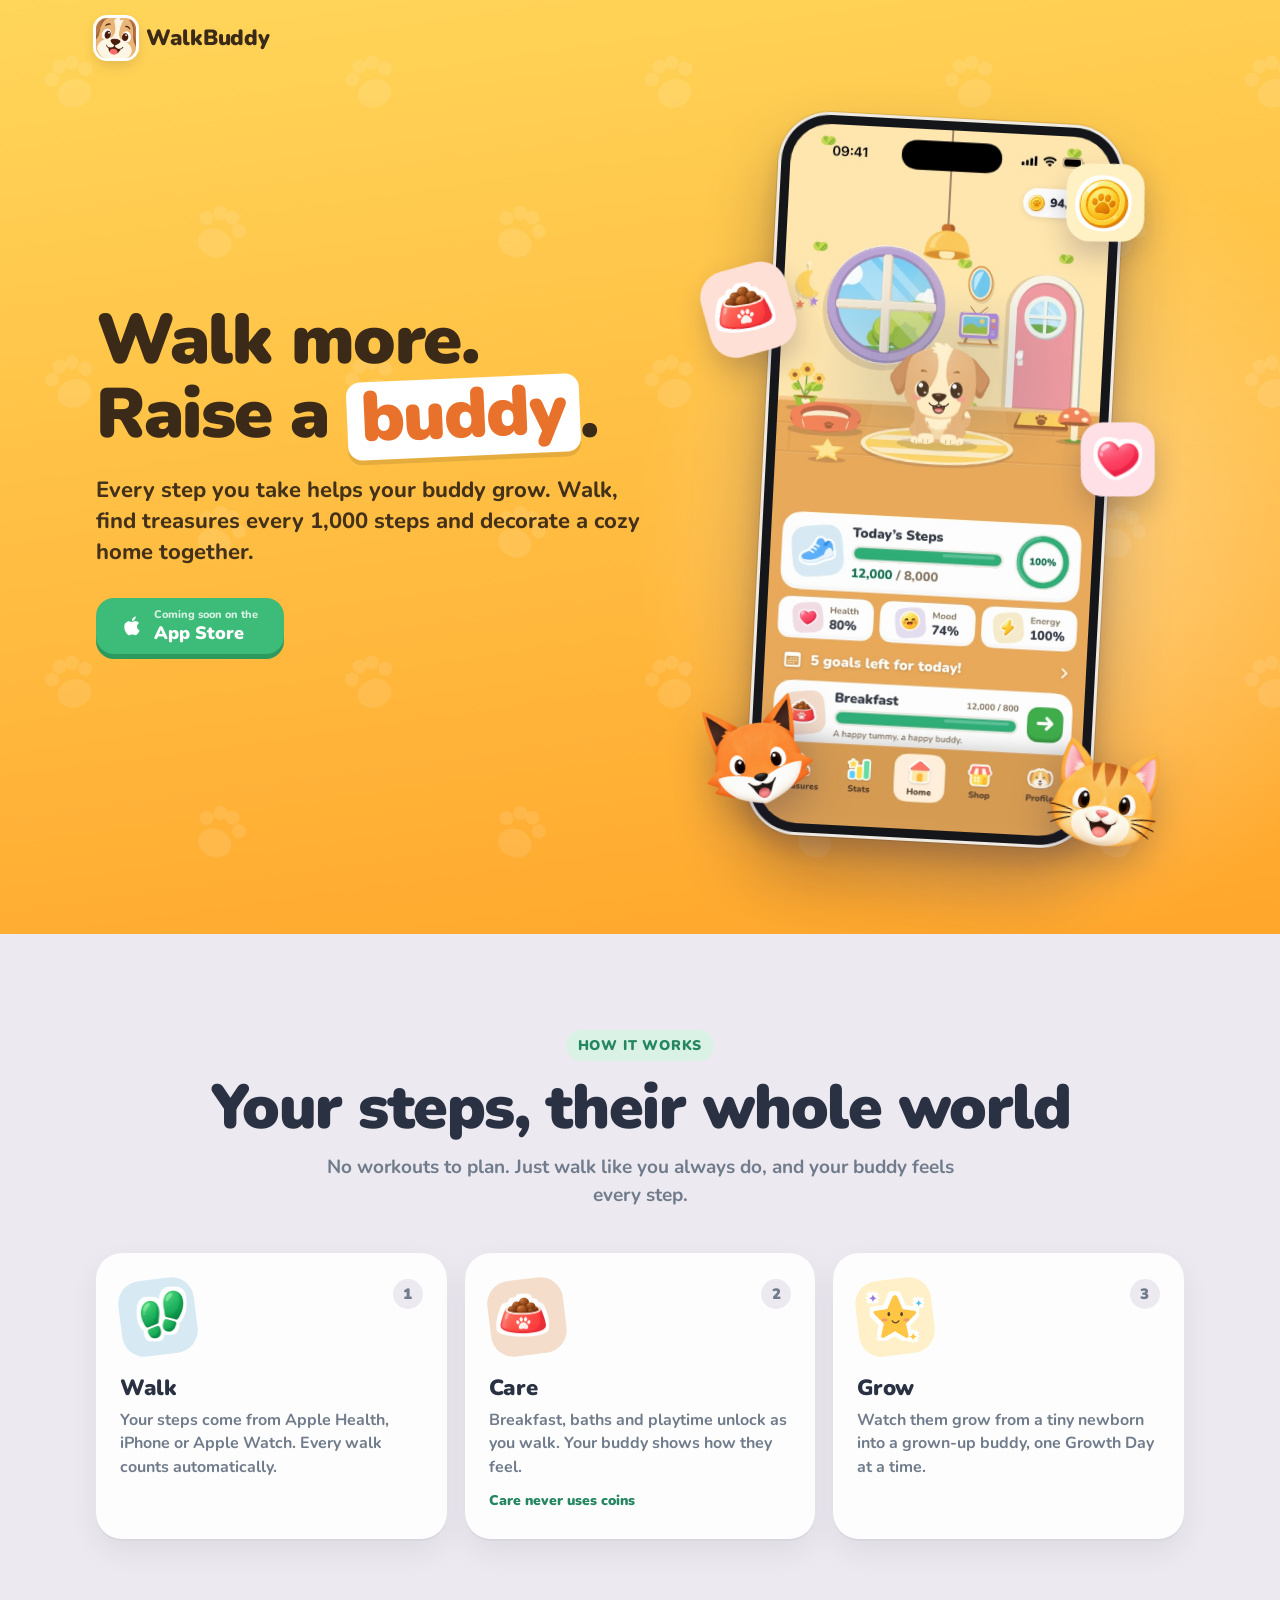
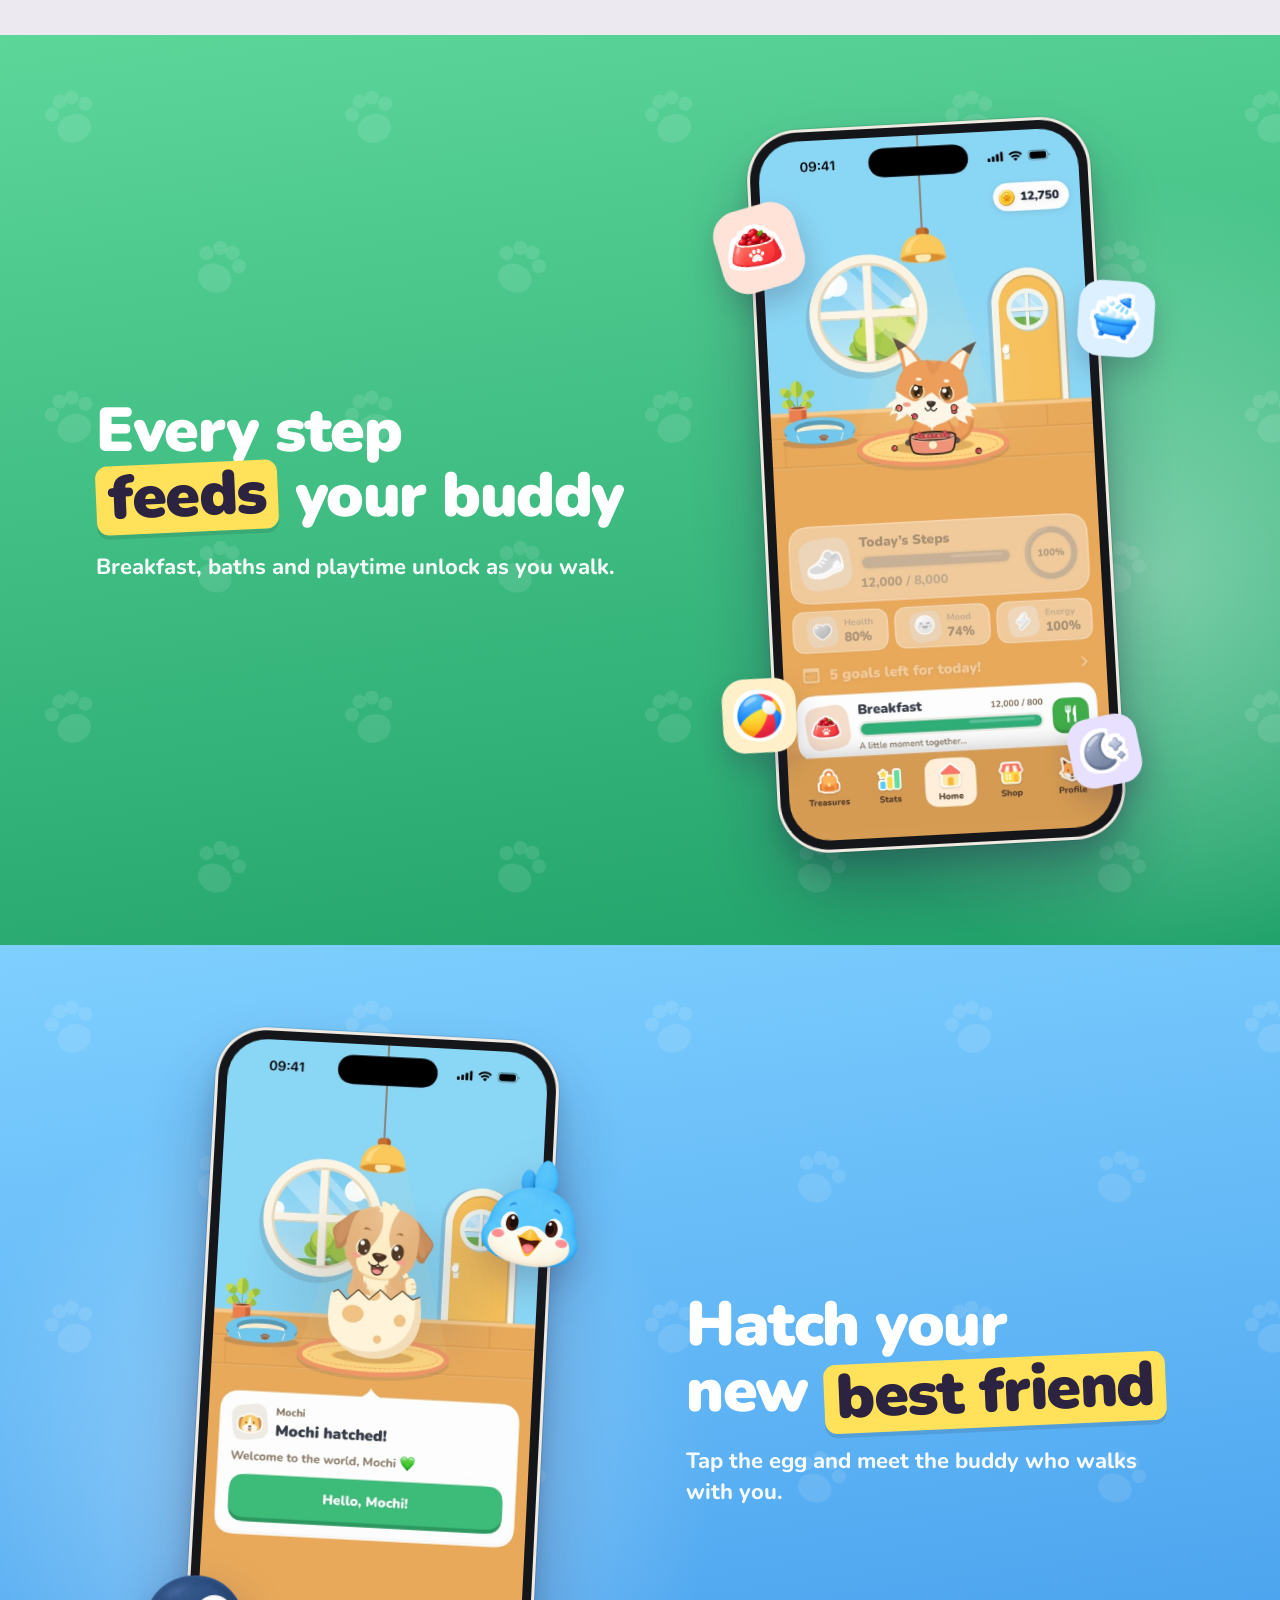
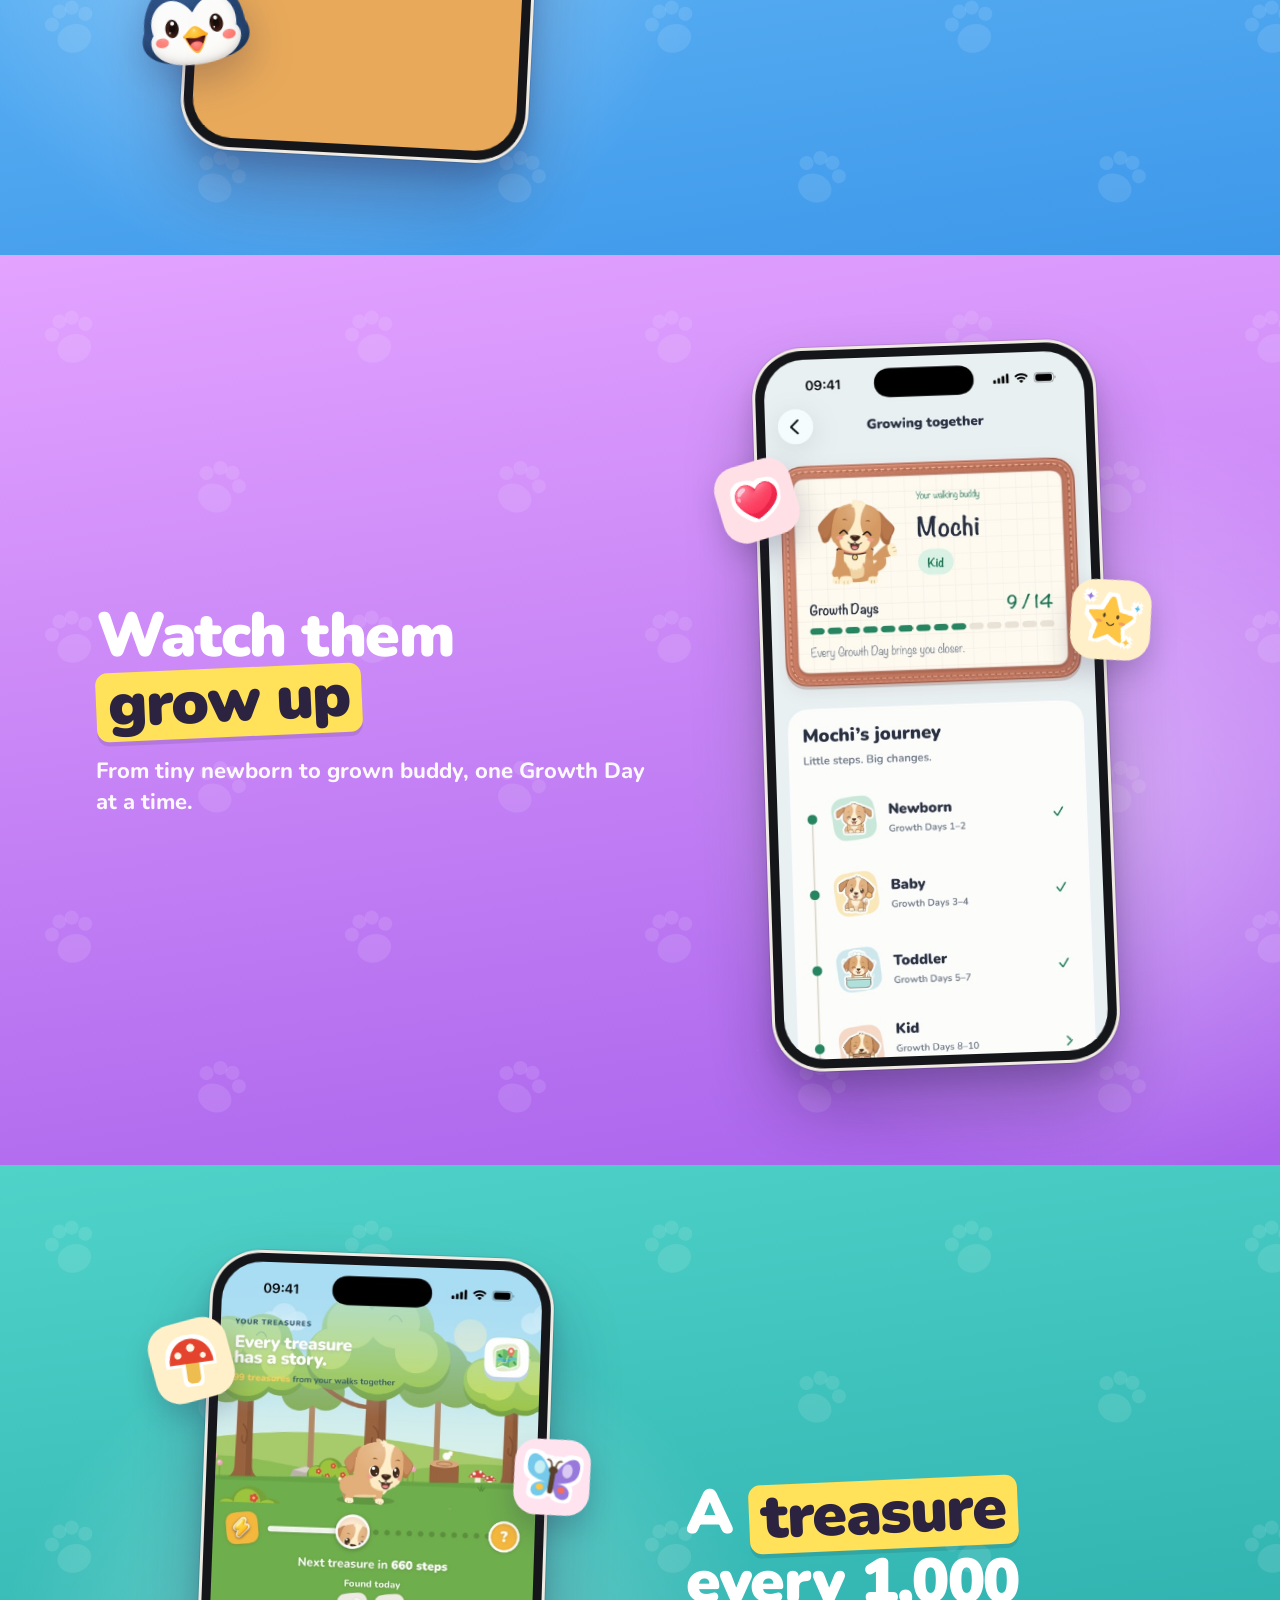
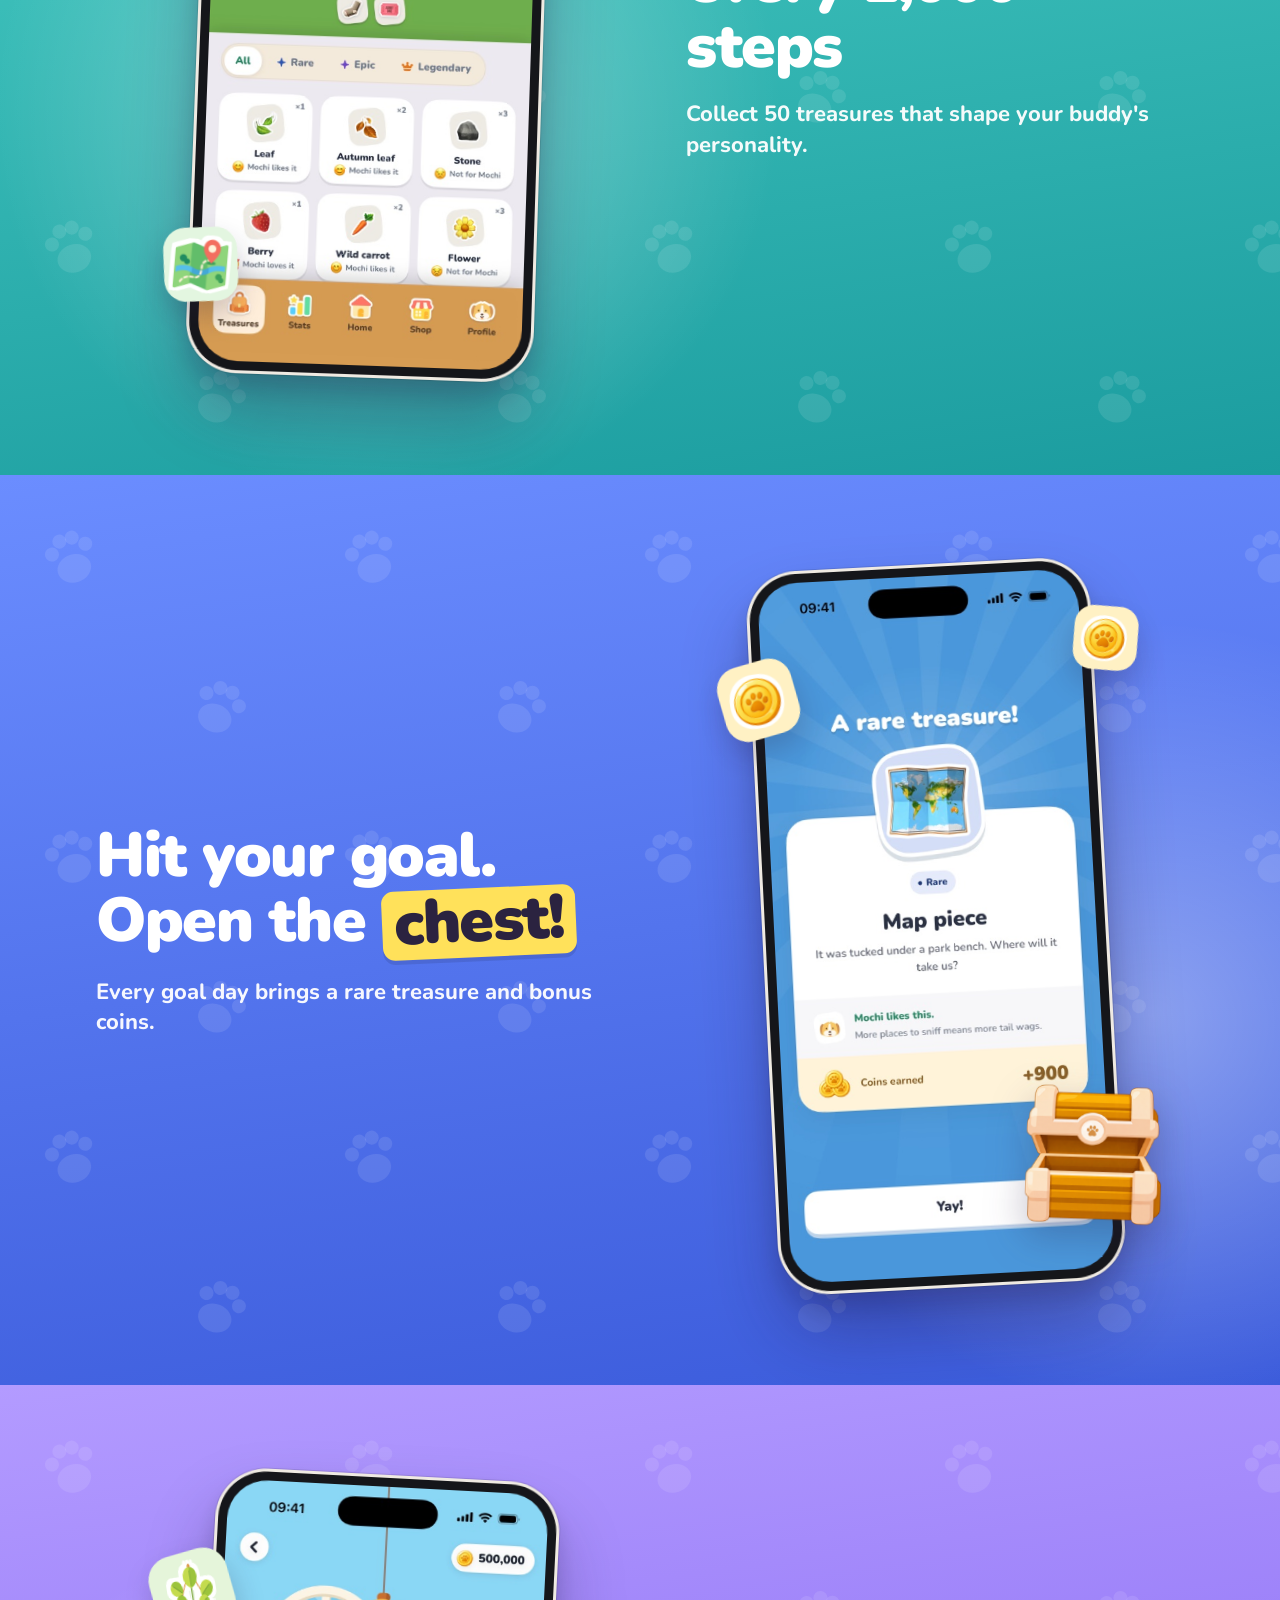
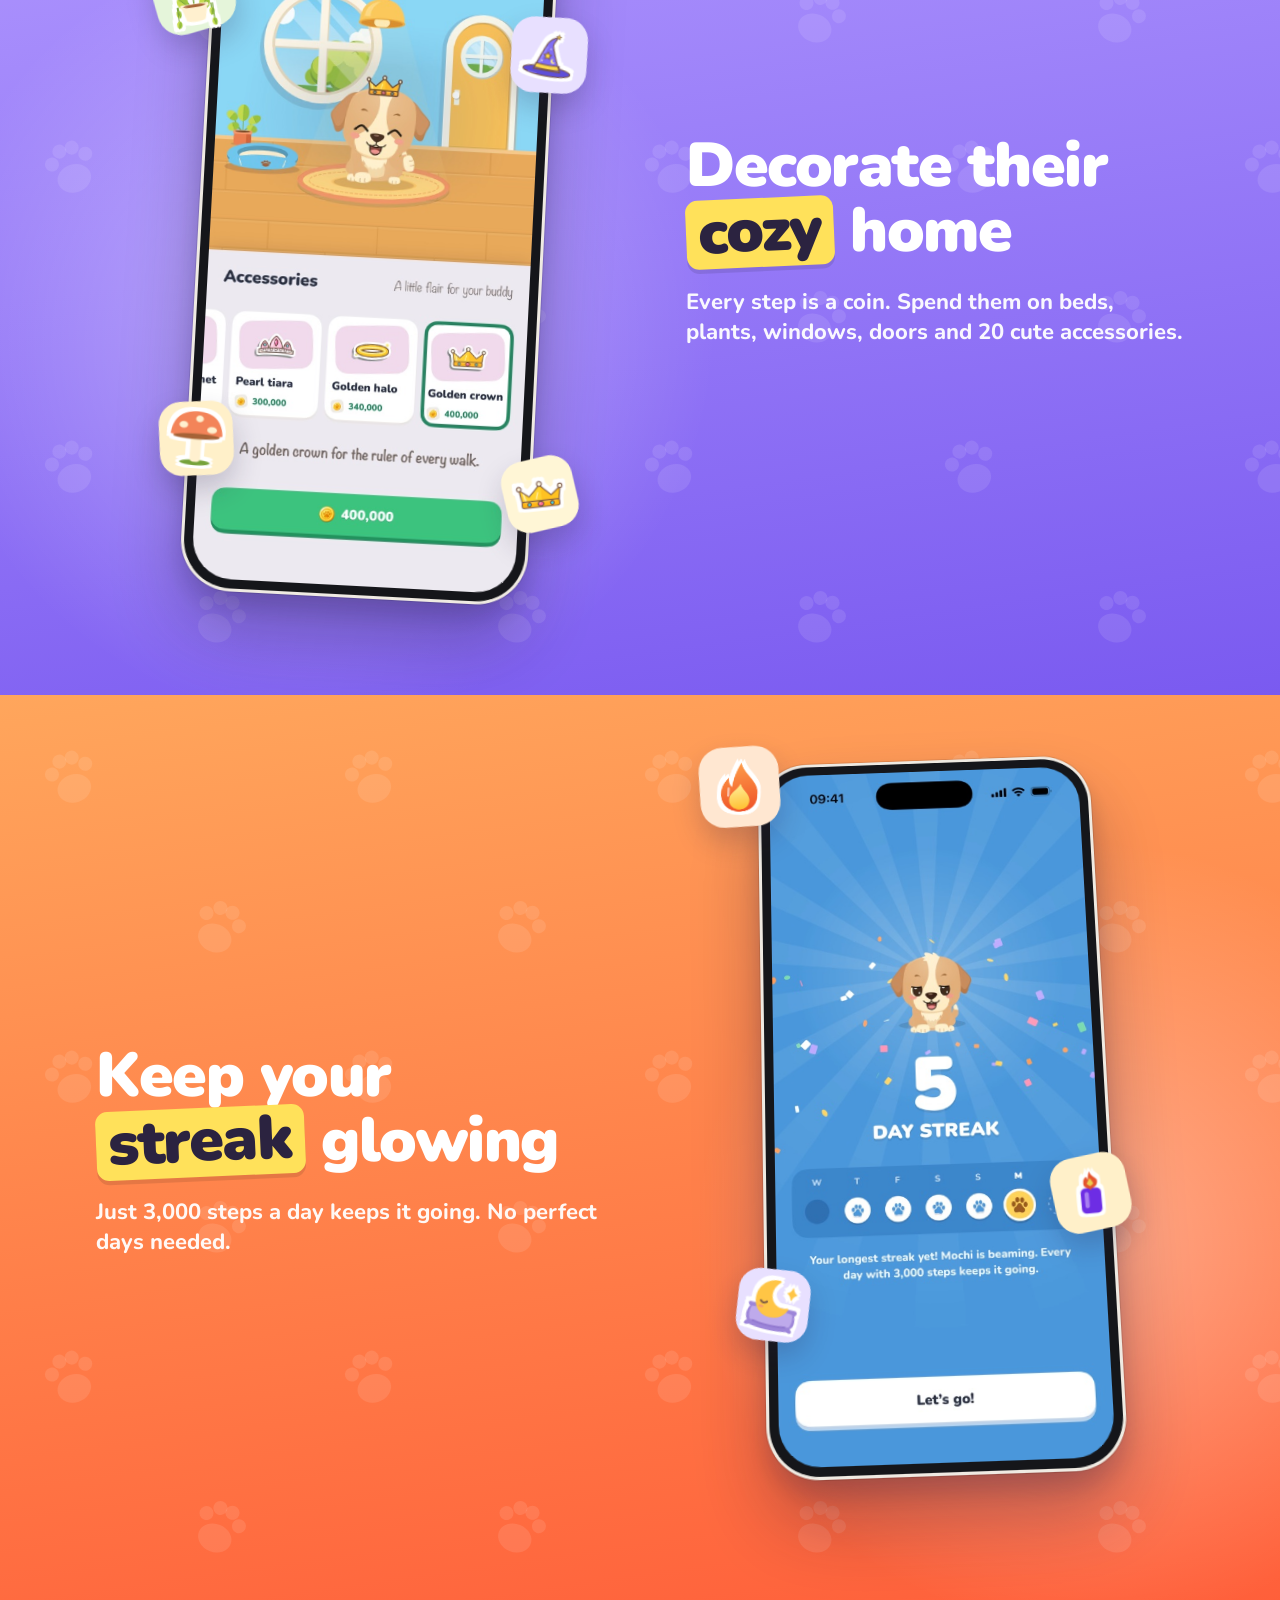
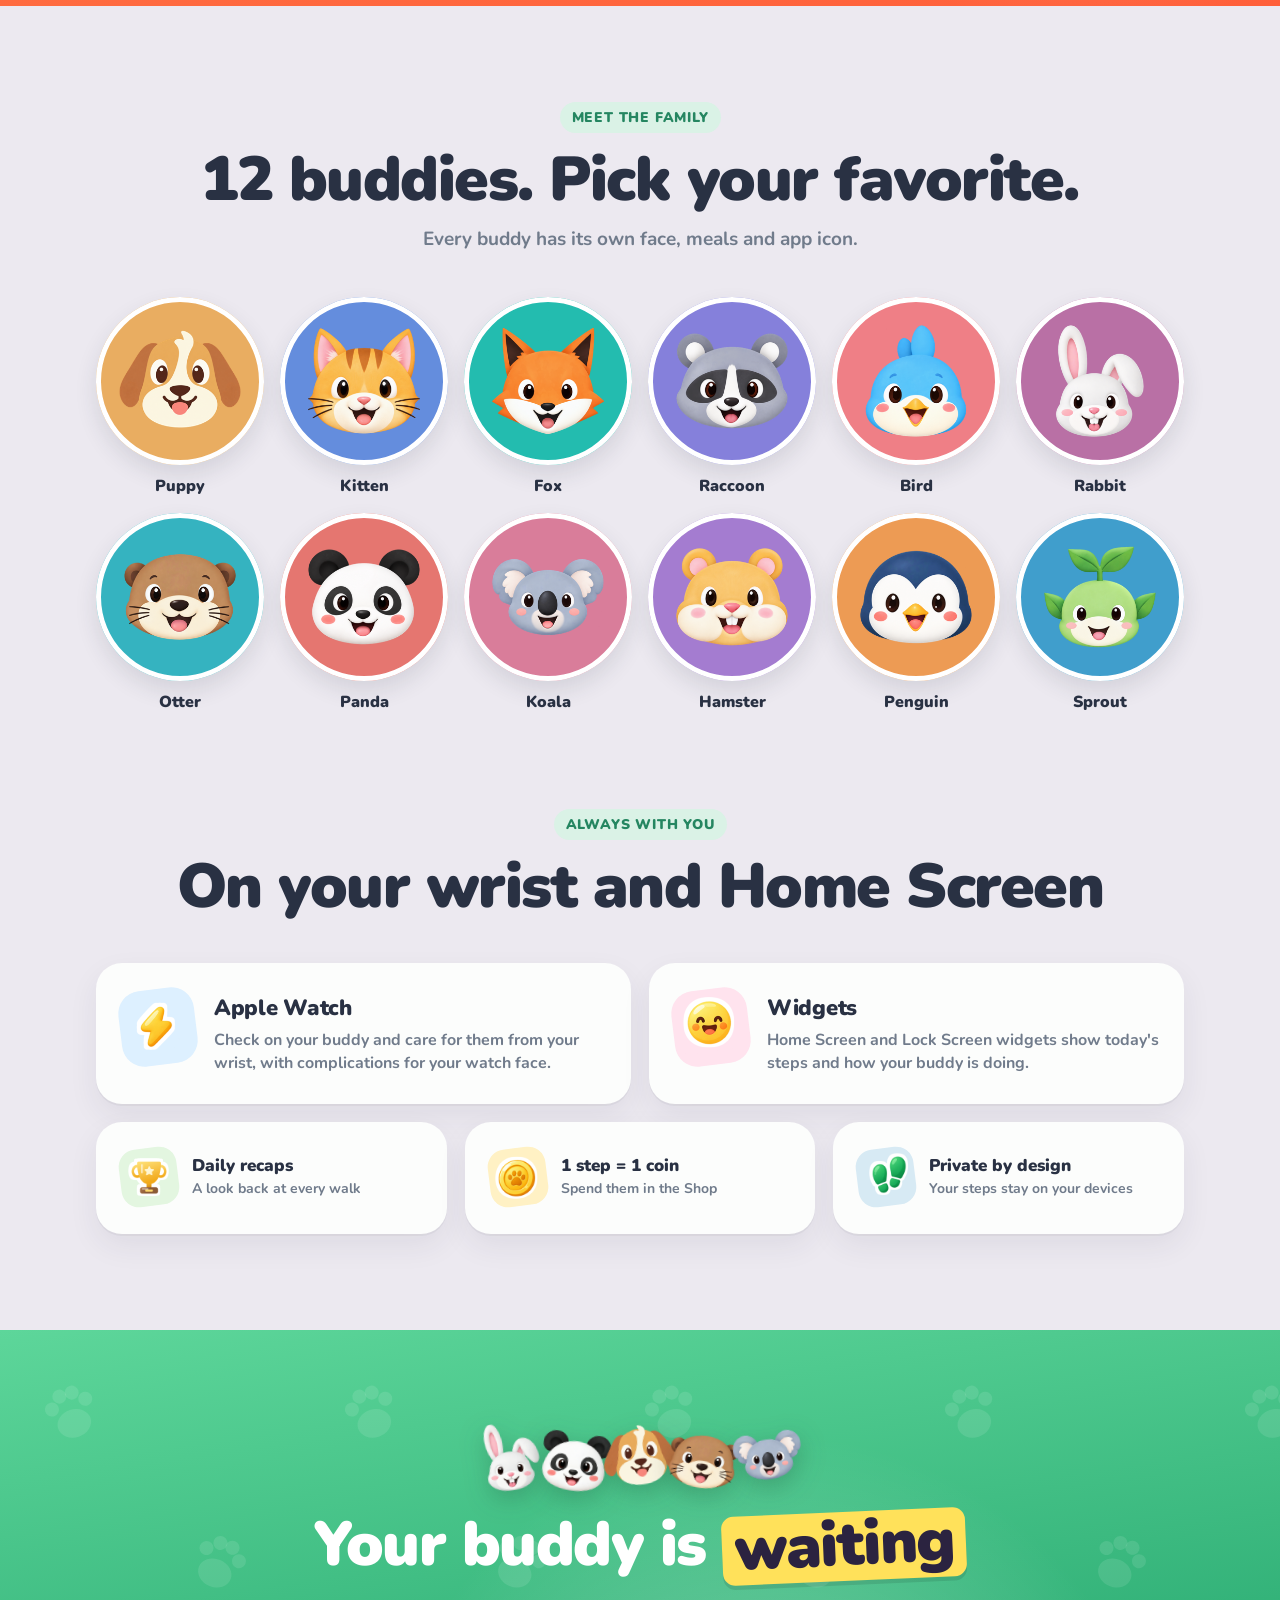
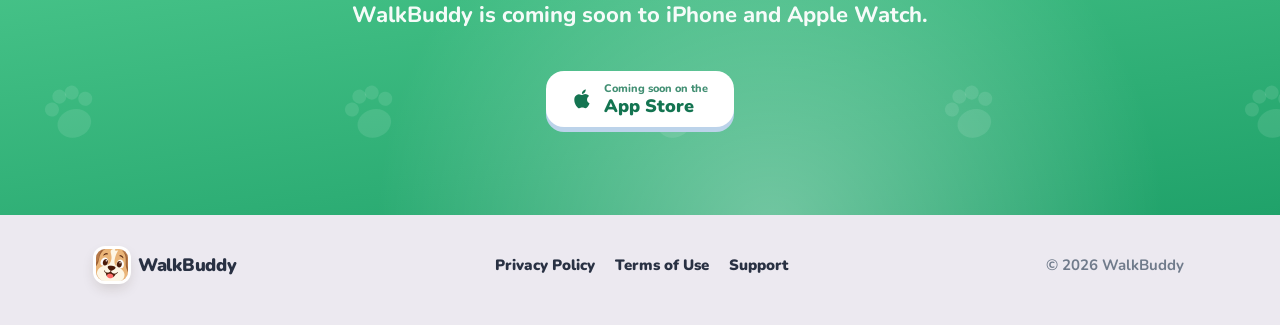
==== commit c572a9cc: "Add files via upload" ====
--- a/index.html
+++ b/index.html
@@ -1,97 +1,467 @@
 <!doctype html>
 <html lang="en">
 <head>
-  <meta charset="utf-8">
-  <meta name="viewport" content="width=device-width, initial-scale=1">
-  <meta name="theme-color" content="#dceef2">
-  <title>WalkBuddy — A little buddy. A lovely reason to walk.</title>
-  <meta name="description" content="Turn your everyday walks into a little world of care, treasures and friendship. Meet WalkBuddy, your step counter pet for iPhone and Apple Watch.">
-  <meta property="og:title" content="WalkBuddy — A lovely reason to walk.">
-  <meta property="og:description" content="Your steps. Their whole little world.">
-  <meta property="og:type" content="website">
-  <meta property="og:image" content="assets/app-icon.png">
-  <link rel="icon" href="assets/app-icon.png">
-  <link rel="apple-touch-icon" href="assets/app-icon.png">
-  <link rel="preload" href="assets/nunito.ttf" as="font" type="font/ttf" crossorigin>
-  <link rel="stylesheet" href="styles.css">
-  <script src="translations.js" defer></script>
-  <script src="app.js" defer></script>
+<meta charset="utf-8">
+<meta name="viewport" content="width=device-width, initial-scale=1">
+<title>WalkBuddy: Step Counter Pet</title>
+<meta name="description" content="Every step you take helps your buddy grow. Walk, find treasures every 1,000 steps and decorate a cozy home together.">
+<meta name="theme-color" content="#FFB43F">
+<meta property="og:title" content="WalkBuddy: Step Counter Pet">
+<meta property="og:description" content="Walk more. Raise a buddy.">
+<meta property="og:image" content="assets/shots/01-home-en.jpg">
+<link rel="icon" type="image/png" href="assets/appicon.png">
+<link rel="apple-touch-icon" href="assets/appicon.png">
+<style>
+@font-face { font-family: Nunito; src: url(assets/Nunito-VariableFont_wght.ttf) format("truetype"); font-weight: 200 1000; font-display: swap; }
+
+:root {
+  color-scheme: light;
+  /* BuddyTheme */
+  --paper: #ECE9F0;
+  --card: #FCFDFC;
+  --ink: #293143;
+  --text: #202734;
+  --muted: #707B8B;
+  --green: #258661;
+  --forest: #147451;
+  --sage: #DAF2E6;
+  --tile: #EEEAE4;
+  /* Onboarding action key */
+  --key: #3DBB79;
+  --key-lip: #2C9A5F;
+  --mark: #FFE15A;
+  --mark-ink: #2B2340;
+  --paw: url("data:image/svg+xml;utf8,<svg xmlns='http://www.w3.org/2000/svg' width='300' height='300'><g fill='white' fill-opacity='.10'><g transform='translate(70 80) rotate(-18)'><ellipse cx='0' cy='14' rx='17' ry='14'/><circle cx='-17' cy='-6' r='7'/><circle cx='-6' cy='-16' r='7'/><circle cx='7' cy='-16' r='7'/><circle cx='18' cy='-6' r='7'/></g><g transform='translate(220 230) rotate(22)'><ellipse cx='0' cy='14' rx='17' ry='14'/><circle cx='-17' cy='-6' r='7'/><circle cx='-6' cy='-16' r='7'/><circle cx='7' cy='-16' r='7'/><circle cx='18' cy='-6' r='7'/></g></g></svg>");
+}
+
+* { box-sizing: border-box; }
+html { scroll-behavior: smooth; }
+body { margin: 0; background: var(--paper); color: var(--text); font-family: Nunito, ui-rounded, system-ui, sans-serif; font-weight: 700; -webkit-font-smoothing: antialiased; overflow-x: hidden; }
+img { display: block; max-width: 100%; }
+a { color: inherit; }
+.wrap { max-width: 1120px; margin: 0 auto; padding: 0 16px; }
+
+/* ---------- Sticker badge: die-cut art on a -7° soft square (BuddyStickerBadge) ---------- */
+.badge { --s: 88px; --o: calc(var(--s) * .045); position: relative; display: inline-grid; place-items: center; width: var(--s); height: var(--s); flex: none; }
+.badge::before { content: ""; position: absolute; inset: 0; border-radius: calc(var(--s) * .3); background: var(--t, var(--tile)); transform: rotate(-7deg); }
+.badge img { position: relative; width: 72%; height: 72%; object-fit: contain;
+  filter: drop-shadow(var(--o) 0 0 #fff) drop-shadow(calc(var(--o) * -1) 0 0 #fff) drop-shadow(0 var(--o) 0 #fff) drop-shadow(0 calc(var(--o) * -1) 0 #fff); }
+.float .badge::before { box-shadow: 0 14px 28px rgba(40, 30, 70, .22); }
+.float { position: absolute; z-index: 3; animation: bob 5s ease-in-out infinite; transform: translate3d(0, var(--py, 0px), 0) rotate(var(--pr, 0deg)); will-change: transform; }
+.float:nth-child(2n) { animation-delay: -2.5s; }
+@keyframes bob { 0%, 100% { translate: 0 0; } 50% { translate: 0 -10px; } }
+
+/* ---------- Keys (BuddyKeyPressStyle) ---------- */
+.key { --face: var(--key); --lip: var(--key-lip); --fg: #fff; display: inline-flex; align-items: center; justify-content: center; gap: 10px; height: 56px; padding: 0 26px; border-radius: 18px; background: var(--face); color: var(--fg); font: 900 18px/1 Nunito, sans-serif; text-decoration: none; box-shadow: 0 5px 0 var(--lip); transition: transform .18s cubic-bezier(.3, 1.6, .5, 1), box-shadow .18s; border: 0; cursor: pointer; }
+.key:hover { transform: translateY(-1px); box-shadow: 0 6px 0 var(--lip); }
+.key:active { transform: translateY(5px); box-shadow: 0 0 0 var(--lip); }
+.key.white { --face: #fff; --lip: #BCD3EA; --fg: var(--forest); }
+.key svg { width: 22px; height: 22px; }
+.key small { display: block; font-size: 11px; font-weight: 800; opacity: .8; margin-bottom: 3px; }
+.key .stack { text-align: left; line-height: 1.05; }
+
+/* ---------- Header ---------- */
+header { position: absolute; inset: 0 0 auto; z-index: 10; }
+.bar { display: flex; align-items: center; justify-content: space-between; height: 76px; gap: 12px; }
+.brand { display: inline-flex; align-items: center; gap: 10px; font-weight: 900; font-size: 22px; letter-spacing: -.3px; color: #3B2A17; text-decoration: none; }
+.brand img { width: 40px; height: 40px; border-radius: 11px; box-shadow: 0 0 0 3px #fff, 0 6px 14px rgba(59, 42, 23, .18); }
+
+/* ---------- Bands ---------- */
+.band { position: relative; overflow: hidden; background: var(--paw), linear-gradient(172deg, var(--a) 0%, var(--b) 100%); color: #fff; }
+.band::after { content: ""; position: absolute; width: 900px; height: 900px; border-radius: 50%; background: radial-gradient(circle, rgba(255, 255, 255, .35), rgba(255, 255, 255, 0) 62%); left: var(--gx, 60%); top: 10%; pointer-events: none; }
+.band .wrap { position: relative; z-index: 1; display: grid; grid-template-columns: 1.05fr .95fr; align-items: center; gap: 40px; padding-top: 96px; padding-bottom: 96px; }
+.band.flip .copy { order: 2; }
+h1, h2 { font-weight: 950; letter-spacing: -1.5px; line-height: 1.05; margin: 0; }
+h1 { font-size: clamp(40px, 5.6vw, 70px); }
+h2 { font-size: clamp(36px, 5.2vw, 62px); }
+.mark { display: inline-block; padding: 0 .2em .06em; border-radius: .2em; transform: rotate(-2.5deg); background: var(--mark); color: var(--mark-ink); box-shadow: 0 .07em 0 rgba(0, 0, 0, .10); }
+.sub { font-size: clamp(18px, 2vw, 22px); font-weight: 750; line-height: 1.4; margin: 20px 0 0; max-width: 30em; opacity: .95; }
+.copy .key { margin-top: 30px; }
+
+/* ---------- Phone ---------- */
+.stage { position: relative; justify-self: center; width: min(340px, 78vw); }
+.phone { position: relative; background: #15161A; border-radius: 48px; padding: 9px; box-shadow: 0 0 0 3px #EFEAE2, 0 0 0 4px rgba(0, 0, 0, .10), 0 40px 70px rgba(30, 20, 60, .32), 0 14px 24px rgba(30, 20, 60, .18); transform: perspective(1000px) translate3d(0, var(--ty, 0px), 0) rotate(calc(var(--r, 0deg) + var(--rz, 0deg))) rotateX(var(--rx, 0deg)) rotateY(var(--ry, 0deg)); will-change: transform; }
+.phone img { width: 100%; aspect-ratio: 1206 / 2622; object-fit: cover; border-radius: 40px; background: #EEE; }
+.head { position: absolute; z-index: 4; width: 120px; filter: drop-shadow(0 16px 20px rgba(40, 30, 70, .28)); animation: bob 6s ease-in-out infinite; transform: translate3d(0, var(--py, 0px), 0) rotate(var(--pr, 0deg)); will-change: transform; }
+
+/* Hero */
+.hero { --a: #FFD65A; --b: #FFA62B; color: #3B2A17; }
+.hero .wrap { padding-top: 120px; }
+.hero .mark { background: #fff; color: #E8722C; }
+.hero .sub { color: #3B2A17; }
+
+/* ---------- Paper sections ---------- */
+section.paper { padding: 96px 0; }
+.eyebrow { display: inline-block; font-weight: 900; font-size: 14px; letter-spacing: .8px; text-transform: uppercase; color: var(--green); background: var(--sage); padding: 6px 12px; border-radius: 999px; }
+.paper h2 { color: var(--ink); margin-top: 14px; }
+.paper .lead { color: var(--muted); font-size: 19px; line-height: 1.45; margin: 14px 0 0; max-width: 34em; }
+.center { text-align: center; }
+.center .lead { margin-left: auto; margin-right: auto; }
+
+.steps { display: grid; grid-template-columns: repeat(3, 1fr); gap: 18px; margin-top: 44px; }
+.card { background: var(--card); border-radius: 26px; padding: 26px 24px 28px; box-shadow: 0 2px 0 rgba(41, 49, 67, .05), 0 12px 30px rgba(41, 49, 67, .07); }
+.card h3 { font-size: 22px; font-weight: 900; color: var(--ink); margin: 18px 0 6px; letter-spacing: -.3px; }
+.card p { margin: 0; color: var(--muted); font-size: 16px; line-height: 1.45; }
+.card .note { margin-top: 12px; color: var(--green); font-weight: 900; font-size: 14px; }
+.num { float: right; font-weight: 950; font-size: 15px; color: var(--muted); background: var(--paper); border-radius: 999px; width: 30px; height: 30px; display: grid; place-items: center; }
+
+/* Buddies */
+.buddies { display: grid; grid-template-columns: repeat(6, 1fr); gap: 16px; margin-top: 44px; }
+.buddy { text-align: center; }
+.buddy .face { aspect-ratio: 1; border-radius: 50%; background: var(--c); box-shadow: inset 0 0 0 5px #fff, 0 10px 22px rgba(41, 49, 67, .12); display: grid; place-items: center; transition: transform .25s cubic-bezier(.3, 1.6, .5, 1); }
+.buddy:hover .face { transform: rotate(-7deg) scale(1.06); }
+.buddy .face img { width: 74%; }
+.buddy span { display: block; margin-top: 10px; font-weight: 900; color: var(--ink); font-size: 16px; }
+
+/* Everywhere */
+.duo { display: grid; grid-template-columns: 1fr 1fr; gap: 18px; margin-top: 44px; }
+.duo .card { display: flex; gap: 18px; align-items: flex-start; }
+.duo .card h3 { margin-top: 4px; }
+.facts { display: grid; grid-template-columns: repeat(3, 1fr); gap: 18px; margin-top: 18px; }
+.fact { display: flex; align-items: center; gap: 14px; }
+.fact b { display: block; color: var(--ink); font-size: 17px; font-weight: 900; }
+.fact span { color: var(--muted); font-size: 14px; }
+
+/* CTA + footer */
+.cta { --a: #5DD69A; --b: #20A26A; text-align: center; }
+.cta .wrap { display: block; padding-top: 88px; padding-bottom: 88px; }
+.cta .sub { margin-left: auto; margin-right: auto; }
+.cta .key { margin-top: 40px; }
+.cta-heads { display: flex; justify-content: center; margin-bottom: 18px; }
+.cta-heads img { width: 76px; margin: 0 -6px; filter: drop-shadow(0 8px 12px rgba(20, 60, 40, .25)); }
+.cta-heads img:nth-child(odd) { transform: rotate(-8deg); }
+.cta-heads img:nth-child(even) { transform: rotate(8deg) translateY(6px); }
+footer { padding: 34px 0 44px; color: var(--muted); font-size: 15px; }
+footer .wrap { display: flex; flex-wrap: wrap; align-items: center; justify-content: space-between; gap: 16px; }
+footer nav { display: flex; flex-wrap: wrap; gap: 20px; }
+footer a { text-decoration: none; font-weight: 900; color: var(--ink); }
+footer a:hover { color: var(--green); }
+footer .brand { color: var(--ink); font-size: 18px; }
+footer .brand img { width: 32px; height: 32px; border-radius: 9px; }
+
+/* Reveal */
+.reveal { opacity: 0; transform: translateY(24px); transition: opacity .6s ease, transform .6s cubic-bezier(.2, .9, .3, 1.1); }
+.reveal.in { opacity: 1; transform: none; }
+
+@media (max-width: 900px) {
+  .band .wrap { grid-template-columns: 1fr; text-align: center; gap: 56px; padding-top: 72px; padding-bottom: 80px; }
+  .hero .wrap { padding-top: 104px; }
+  .band.flip .copy { order: 0; }
+  .sub { margin-left: auto; margin-right: auto; }
+  .steps, .duo { grid-template-columns: 1fr; }
+  .buddies { grid-template-columns: repeat(4, 1fr); }
+  .facts { grid-template-columns: 1fr; }
+}
+@media (max-width: 520px) {
+  .buddies { grid-template-columns: repeat(3, 1fr); gap: 12px; }
+  .head { width: 88px; }
+  .stage { width: 64vw; }
+  .float .badge { --s: 62px !important; }
+  .brand span { display: none; }
+}
+@media (prefers-reduced-motion: reduce) {
+  .float, .head { animation: none; }
+  .reveal { opacity: 1; transform: none; transition: none; }
+  html { scroll-behavior: auto; }
+}
+</style>
 </head>
 <body>
-  <a class="skip" href="#main" data-t="skip">Skip to content</a>
-  <header class="header">
-    <div class="container nav">
-      <a class="brand" href="#" aria-label="WalkBuddy"><img src="assets/app-icon.png" width="42" height="42" alt="">WalkBuddy<span class="brand-dot">.</span></a>
-      <nav class="nav-links" aria-label="Main navigation" data-label="navigation">
-        <a href="#how" data-t="navHow">The little things</a>
-        <a href="#buddies" data-t="navBuddies">Meet your buddy</a>
-        <a href="#faq" data-t="navFaq">Good to know</a>
-      </nav>
-      <label class="language"><span class="sr-only" data-t="language">Language</span><select id="language"><option value="en">English</option><option value="tr">Türkçe</option><option value="ja">日本語</option><option value="de">Deutsch</option><option value="es">Español</option><option value="fr">Français</option></select></label>
-    </div>
-  </header>
-  <main id="main">
-    <section class="hero" aria-labelledby="hero-title">
-      <div class="cloud cloud-one" aria-hidden="true"></div><div class="cloud cloud-two" aria-hidden="true"></div>
-      <div class="container hero-inner">
-        <div class="hero-copy">
-          <span class="eyebrow"><span class="little-sun" aria-hidden="true">✳</span> <span data-t="heroEye">A little more joy in every day</span></span>
-          <h1 id="hero-title"><span data-t="heroOne">A little buddy.</span><br><em data-t="heroTwo">A lovely reason<br>to walk.</em></h1>
-          <p class="intro" data-t="heroBody">A walk around the block. A tiny friend who’s happy to see you. Make your everyday steps mean a little more.</p>
-          <a class="button store-link" href="#coming-soon"><svg aria-hidden="true" viewBox="0 0 24 24"><path d="M16.4 12.6c0-2.6 2.1-3.8 2.2-3.9-1.2-1.8-3.1-2-3.7-2-1.6-.2-3.1.9-3.9.9-.8 0-2-.9-3.4-.9-1.7 0-3.3 1-4.2 2.6-1.8 3.1-.5 7.7 1.3 10.2.9 1.2 1.9 2.6 3.2 2.6 1.3-.1 1.8-.8 3.3-.8 1.6 0 2 .8 3.4.8 1.4 0 2.3-1.3 3.1-2.5 1-1.4 1.4-2.8 1.4-2.9 0 0-2.7-1-2.7-4.1zM13.9 4.9c.7-.9 1.2-2 1.1-3.2-1 0-2.3.7-3 1.6-.7.8-1.3 2-1.1 3.1 1.1.1 2.3-.6 3-1.5z"/></svg><span data-t="store">Coming soon on iPhone</span></a>
-          <p class="hero-footnote" data-t="devices">Made for iPhone & Apple Watch</p>
-        </div>
-        <div class="hero-art" aria-label="The WalkBuddy puppy and fox out for a walk" data-label="heroArt">
-          <div class="hello" data-t="hello">Oh, there you are!</div>
-          <img class="hero-puppy" src="assets/scene/puppy.png" width="680" height="960" alt="">
-          <img class="hero-fox" src="assets/scene/fox.png" width="680" height="960" alt="">
-          <span class="hero-heart" aria-hidden="true">♥</span>
-        </div>
+
+<header>
+  <div class="wrap bar">
+    <a class="brand" href="#top"><img src="assets/appicon.png" alt=""><span>WalkBuddy</span></a>
+  </div>
+</header>
+
+<main id="top">
+
+<!-- Hero -->
+<section class="band hero" style="--gx: 45%">
+  <div class="wrap">
+    <div class="copy">
+      <h1><span>Walk more.</span><br><span>Raise a <span class="mark">buddy</span>.</span></h1>
+      <p class="sub">Every step you take helps your buddy grow. Walk, find treasures every 1,000 steps and decorate a cozy home together.</p>
+      <a class="key store" href="#download">
+        <svg viewBox="0 0 24 24" fill="currentColor" aria-hidden="true"><path d="M16.4 12.6c0-2.6 2.1-3.8 2.2-3.9-1.2-1.8-3.1-2-3.7-2-1.6-.2-3.1.9-3.9.9-.8 0-2-.9-3.4-.9-1.7 0-3.3 1-4.2 2.6-1.8 3.1-.5 7.7 1.3 10.2.9 1.2 1.9 2.6 3.2 2.6 1.3-.1 1.8-.8 3.3-.8 1.6 0 2 .8 3.4.8 1.4 0 2.3-1.3 3.1-2.5 1-1.4 1.4-2.8 1.4-2.9 0 0-2.7-1-2.7-4.1zM13.9 4.9c.7-.9 1.2-2 1.1-3.2-1 0-2.3.7-3 1.6-.7.8-1.3 2-1.1 3.1 1.1.1 2.3-.6 3-1.5z"/></svg>
+        <span class="stack"><small>Coming soon on the</small>App Store</span>
+      </a>
+    </div>
+    <div class="stage">
+      <div class="phone" style="--r: 3deg"><img src="assets/shots/01-home-en.jpg" alt="WalkBuddy home: the puppy in its cozy room with today's steps and care"></div>
+      <img class="head" src="assets/heads/head-fox.png" alt="" style="left: -70px; bottom: 30px; rotate: -12deg">
+      <img class="head" src="assets/heads/head-cat.png" alt="" style="right: -60px; bottom: -20px; rotate: 10deg; animation-delay: -3s">
+      <div class="float" style="right: -40px; top: 40px; rotate: 8deg"><span class="badge" style="--s: 78px; --t: #FFF1C4"><img src="assets/icons/icon-coin.png" alt=""></span></div>
+      <div class="float" style="left: -60px; top: 150px; rotate: -9deg"><span class="badge" style="--s: 88px; --t: #FFE0D6"><img src="assets/icons/care-feed.png" alt=""></span></div>
+      <div class="float" style="right: -50px; top: 300px; rotate: 7deg"><span class="badge" style="--s: 74px; --t: #FFE0E6"><img src="assets/icons/icon-health.png" alt=""></span></div>
+    </div>
+  </div>
+</section>
+
+<!-- How it works -->
+<section class="paper" id="how">
+  <div class="wrap center">
+    <span class="eyebrow">How it works</span>
+    <h2 class="reveal">Your steps, their whole world</h2>
+    <p class="lead">No workouts to plan. Just walk like you always do, and your buddy feels every step.</p>
+    <div class="steps" style="text-align: left">
+      <div class="card reveal">
+        <span class="num">1</span>
+        <span class="badge" style="--s: 76px; --t: #D7EAF4"><img src="assets/icons/icon-steps.png" alt=""></span>
+        <h3>Walk</h3>
+        <p>Your steps come from Apple Health, iPhone or Apple Watch. Every walk counts automatically.</p>
       </div>
-      <div class="landscape" aria-hidden="true"><div class="hill far"></div><div class="hill near"></div><div class="ground"></div><div class="path"></div><img class="oak" src="assets/scene/map-scenery-oak.png" alt=""><img class="daisies one" src="assets/scene/map-scenery-daisies.png" alt=""><img class="daisies two" src="assets/scene/map-scenery-daisies.png" alt=""><img class="bush" src="assets/scene/map-scenery-bush.png" alt=""></div>
-    </section>
-
-    <section class="how section" id="how">
-      <div class="container">
-        <div class="section-heading"><p class="eyebrow" data-t="howEye">Small steps. A real connection.</p><h2 data-t="howTitle">Your steps. Their whole little world.</h2><p data-t="howBody">You go about your day. A little friendship grows along the way.</p></div>
-        <div class="steps">
-          <article><span class="sticker blue"><img src="assets/icons/icon-steps.png" alt="" loading="lazy"></span><span class="step-number">01</span><h3 data-t="walkTitle">Go for a walk</h3><p data-t="walkBody">To the coffee shop, to the park, or just because. Your everyday steps count.</p></article>
-          <article><span class="sticker peach"><img src="assets/icons/care-feed.png" alt="" loading="lazy"></span><span class="step-number">02</span><h3 data-t="careTitle">Make their day</h3><p data-t="careBody">Walk to unlock meals, baths, brushing and playtime. Little moments, lots of love.</p></article>
-          <article><span class="sticker yellow"><img src="assets/icons/icon-journey-brightest-star.png" alt="" loading="lazy"></span><span class="step-number">03</span><h3 data-t="growTitle">Grow together</h3><p data-t="growBody">From a tiny newborn to a grown buddy. A story you build one Growth Day at a time.</p></article>
-        </div>
+      <div class="card reveal">
+        <span class="num">2</span>
+        <span class="badge" style="--s: 76px; --t: #F5DDCB"><img src="assets/icons/care-feed.png" alt=""></span>
+        <h3>Care</h3>
+        <p>Breakfast, baths and playtime unlock as you walk. Your buddy shows how they feel.</p>
+        <p class="note">Care never uses coins</p>
       </div>
-    </section>
-
-    <section class="family section" id="buddies">
-      <div class="container family-layout">
-        <div class="family-copy"><p class="eyebrow" data-t="familyEye">Your kind of little weird</p><h2 data-t="familyTitle">Someone here<br>is your someone.</h2><p data-t="familyBody">A playful puppy? A curious fox? Maybe a tiny sprout. Meet all 12 buddies and find the one that feels like you.</p><div class="chosen" aria-live="polite"><img id="chosen-face" src="assets/heads/mochi.png" width="68" height="68" alt=""><div><span data-t="selected">Your walking buddy</span><strong id="chosen-name">Puppy</strong></div><span class="chosen-heart" aria-hidden="true">♥</span></div></div>
-        <div class="buddy-grid" role="group" data-label="chooseBuddy" aria-label="Choose a buddy"></div>
+      <div class="card reveal">
+        <span class="num">3</span>
+        <span class="badge" style="--s: 76px; --t: #FFF0C9"><img src="assets/icons/icon-journey-brightest-star.png" alt=""></span>
+        <h3>Grow</h3>
+        <p>Watch them grow from a tiny newborn into a grown-up buddy, one Growth Day at a time.</p>
       </div>
-    </section>
-
-    <section class="stories section" id="little-world">
-      <div class="container">
-        <article class="story mint">
-          <div class="story-copy"><p class="eyebrow" data-t="careEye">A little care goes a long way</p><h2 data-t="careHeading">Just one more<br>walk together?</h2><p data-t="careStory">Breakfast tastes better after a stroll. Bath time gets a little splashier. As you walk, you unlock ways to care for your buddy and keep their little world happy.</p><p class="quiet-rule"><span aria-hidden="true">♥</span> <span data-t="careRule">Care never uses coins.</span></p><div class="mini-stickers" aria-hidden="true"><span class="sticker peach"><img src="assets/icons/care-feed.png" alt="" loading="lazy"></span><span class="sticker blue"><img src="assets/icons/care-wash.png" alt="" loading="lazy"></span><span class="sticker pink"><img src="assets/icons/care-groom.png" alt="" loading="lazy"></span><span class="sticker yellow"><img src="assets/icons/care-play.png" alt="" loading="lazy"></span></div></div>
-          <figure class="phone-scene"><div class="phone"><img src="assets/screens/02-care-fox-en.webp" data-screen="02-care-fox" alt="A fox enjoying a meal in WalkBuddy" data-alt="careScreen" loading="lazy" width="1206" height="2622"></div><figcaption data-t="careCaption">A happy tummy. A happy buddy.</figcaption></figure>
-        </article>
-        <article class="story lilac reverse">
-          <div class="story-copy"><p class="eyebrow" data-t="treasureEye">A pocket full of little stories</p><h2 data-t="treasureHeading">Look what<br>we found!</h2><p data-t="treasureStory">Every 1,000 steps, a new treasure. A leaf, a shell, a tiny surprise. The things your buddy collects help shape their personality. Where will your next walk take you?</p><a class="text-link" href="#gallery" data-t="explore">Take a peek inside <span aria-hidden="true">↗</span></a></div>
-          <figure class="phone-scene"><span class="orbit-sticker sticker yellow" aria-hidden="true"><img src="assets/icons/icon-journey-butterfly.png" alt="" loading="lazy"></span><div class="phone"><img src="assets/screens/06-treasures-en.webp" data-screen="06-treasures" alt="WalkBuddy’s Treasures collection" data-alt="treasureScreen" loading="lazy" width="1206" height="2622"></div><figcaption data-t="treasureCaption">Every treasure has a story.</figcaption></figure>
-        </article>
-        <article class="story butter">
-          <div class="story-copy"><p class="eyebrow" data-t="homeEye">A place to call your own</p><h2 data-t="homeHeading">Little home.<br>Big personality.</h2><p data-t="homeStory">A mushroom lamp. A cozy bed. That very important hat. Every step earns a coin to spend on a home and a look that are entirely your buddy’s.</p><div class="coin-note"><img src="assets/icons/icon-coin.png" width="32" height="32" alt="" loading="lazy"><span data-t="coinRule">1 step = 1 coin. A world of possibilities.</span></div></div>
-          <figure class="phone-scene"><div class="phone"><img src="assets/screens/08-decor-en.webp" data-screen="08-decor" alt="Decorating a buddy’s home in WalkBuddy" data-alt="homeScreen" loading="lazy" width="1206" height="2622"></div><figcaption data-t="homeCaption">Very you. Very them. Very cozy.</figcaption></figure>
-        </article>
+    </div>
+  </div>
+</section>
+
+<!-- Feature bands -->
+<section class="band" style="--a: #5DD69A; --b: #20A26A; --gx: 55%">
+  <div class="wrap">
+    <div class="copy reveal">
+      <h2><span>Every step</span><br><span><span class="mark">feeds</span> your buddy</span></h2>
+      <p class="sub">Breakfast, baths and playtime unlock as you walk.</p>
+    </div>
+    <div class="stage">
+      <div class="phone" style="--r: -3deg"><img loading="lazy" src="assets/shots/02-care-fox-en.jpg" alt="The fox buddy eating its meal"></div>
+      <div class="float" style="left: -50px; top: 60px; rotate: -8deg"><span class="badge" style="--s: 84px; --t: #FFE3D9"><img src="assets/icons/care-feed-fox.png" alt=""></span></div>
+      <div class="float" style="right: -46px; top: 170px; rotate: 9deg"><span class="badge" style="--s: 76px; --t: #DDF0FF"><img src="assets/icons/care-wash.png" alt=""></span></div>
+      <div class="float" style="left: -40px; bottom: 120px; rotate: 6deg"><span class="badge" style="--s: 74px; --t: #FFF0C9"><img src="assets/icons/care-play.png" alt=""></span></div>
+      <div class="float" style="right: -36px; bottom: 50px; rotate: -6deg"><span class="badge" style="--s: 70px; --t: #E8E0FF"><img src="assets/icons/care-bedtime.png" alt=""></span></div>
+    </div>
+  </div>
+</section>
+
+<section class="band flip" style="--a: #7FD0FF; --b: #3E98EA; --gx: -10%">
+  <div class="wrap">
+    <div class="copy reveal">
+      <h2><span>Hatch your</span><br><span>new <span class="mark">best friend</span></span></h2>
+      <p class="sub">Tap the egg and meet the buddy who walks with you.</p>
+    </div>
+    <div class="stage">
+      <div class="phone" style="--r: 3deg"><img loading="lazy" src="assets/shots/03-hatch-done-en.jpg" alt="A newly hatched puppy says hello"></div>
+      <img class="head" src="assets/heads/head-penguin.png" alt="" style="left: -64px; bottom: 60px; rotate: -10deg">
+      <img class="head" src="assets/heads/head-bird.png" alt="" style="right: -58px; top: 90px; rotate: 12deg; animation-delay: -2s">
+    </div>
+  </div>
+</section>
+
+<section class="band" style="--a: #E3A3FF; --b: #A963EC; --gx: 50%">
+  <div class="wrap">
+    <div class="copy reveal">
+      <h2><span>Watch them</span><br><span><span class="mark">grow up</span></span></h2>
+      <p class="sub">From tiny newborn to grown buddy, one Growth Day at a time.</p>
+    </div>
+    <div class="stage">
+      <div class="phone" style="--r: -2deg"><img loading="lazy" src="assets/shots/04-growth-en.jpg" alt="Growing together: the buddy's stages and Growth Days"></div>
+      <div class="float" style="left: -50px; top: 90px; rotate: -8deg"><span class="badge" style="--s: 78px; --t: #FFE0E6"><img src="assets/icons/icon-health.png" alt=""></span></div>
+      <div class="float" style="right: -44px; top: 240px; rotate: 9deg"><span class="badge" style="--s: 80px; --t: #FFF0C9"><img src="assets/icons/icon-journey-brightest-star.png" alt=""></span></div>
+    </div>
+  </div>
+</section>
+
+<section class="band flip" style="--a: #4FD3C9; --b: #1B9C9F; --gx: -5%">
+  <div class="wrap">
+    <div class="copy reveal">
+      <h2><span>A <span class="mark">treasure</span></span><br><span>every 1,000 steps</span></h2>
+      <p class="sub">Collect 50 treasures that shape your buddy's personality.</p>
+    </div>
+    <div class="stage">
+      <div class="phone" style="--r: 2deg"><img loading="lazy" src="assets/shots/06-treasures-en.jpg" alt="The Treasures tab with the buddy on its trail"></div>
+      <div class="float" style="left: -48px; top: 70px; rotate: -9deg"><span class="badge" style="--s: 80px; --t: #FFF0C9"><img src="assets/icons/icon-achievement-treasures-10.png" alt=""></span></div>
+      <div class="float" style="right: -46px; top: 200px; rotate: 8deg"><span class="badge" style="--s: 76px; --t: #FFE3EE"><img src="assets/icons/icon-journey-butterfly.png" alt=""></span></div>
+      <div class="float" style="left: -36px; bottom: 90px; rotate: 6deg"><span class="badge" style="--s: 74px; --t: #E3F6E0"><img src="assets/icons/icon-world-map.png" alt=""></span></div>
+    </div>
+  </div>
+</section>
+
+<section class="band" style="--a: #6B8DFF; --b: #3B5BDB; --gx: 55%">
+  <div class="wrap">
+    <div class="copy reveal">
+      <h2><span>Hit your goal.</span><br><span>Open the <span class="mark">chest!</span></span></h2>
+      <p class="sub">Every goal day brings a rare treasure and bonus coins.</p>
+    </div>
+    <div class="stage">
+      <div class="phone" style="--r: -3deg"><img loading="lazy" src="assets/shots/05-chest-en.jpg" alt="The goal chest opens with a rare treasure"></div>
+      <img class="head" src="assets/icons/goal-chest-open.png" alt="" style="right: -64px; bottom: 40px; width: 150px">
+      <div class="float" style="left: -46px; top: 80px; rotate: -8deg"><span class="badge" style="--s: 76px; --t: #FFF1C4"><img src="assets/icons/icon-coin.png" alt=""></span></div>
+      <div class="float" style="right: -30px; top: 50px; rotate: 10deg"><span class="badge" style="--s: 64px; --t: #FFF1C4"><img src="assets/icons/icon-coin.png" alt=""></span></div>
+    </div>
+  </div>
+</section>
+
+<section class="band flip" style="--a: #B39BFF; --b: #7A5AF0; --gx: -10%">
+  <div class="wrap">
+    <div class="copy reveal">
+      <h2><span>Decorate their</span><br><span><span class="mark">cozy</span> home</span></h2>
+      <p class="sub">Every step is a coin. Spend them on beds, plants, windows, doors and 20 cute accessories.</p>
+    </div>
+    <div class="stage">
+      <div class="phone" style="--r: 3deg"><img loading="lazy" src="assets/shots/09-wardrobe-en.jpg" alt="Trying on accessories in the shop"></div>
+      <div class="float" style="left: -50px; top: 60px; rotate: -8deg"><span class="badge" style="--s: 80px; --t: #E5F5DA"><img src="assets/icons/flat-shop-decor-hanging-plant.png" alt=""></span></div>
+      <div class="float" style="right: -44px; top: 150px; rotate: 9deg"><span class="badge" style="--s: 76px; --t: #E8E0FF"><img src="assets/icons/accessory-wizard.png" alt=""></span></div>
+      <div class="float" style="left: -40px; bottom: 140px; rotate: 6deg"><span class="badge" style="--s: 74px; --t: #FFF0C9"><img src="assets/icons/flat-shop-decor-mushroom-lamp.png" alt=""></span></div>
+      <div class="float" style="right: -36px; bottom: 60px; rotate: -7deg"><span class="badge" style="--s: 72px; --t: #FFF6D6"><img src="assets/icons/accessory-crown.png" alt=""></span></div>
+    </div>
+  </div>
+</section>
+
+<section class="band" style="--a: #FFA65C; --b: #FF5F3A; --gx: 50%">
+  <div class="wrap">
+    <div class="copy reveal">
+      <h2><span>Keep your</span><br><span><span class="mark">streak</span> glowing</span></h2>
+      <p class="sub">Just 3,000 steps a day keeps it going. No perfect days needed.</p>
+    </div>
+    <div class="stage">
+      <div class="phone" style="--r: -2deg"><img loading="lazy" src="assets/shots/10-streak-en.jpg" alt="A five day streak celebration"></div>
+      <div class="float" style="left: -48px; top: 80px; rotate: -8deg"><span class="badge" style="--s: 80px; --t: #FFE7D1"><img src="assets/icons/icon-streak.png" alt=""></span></div>
+      <div class="float" style="right: -44px; top: 220px; rotate: 8deg"><span class="badge" style="--s: 76px; --t: #FFF0C9"><img src="assets/icons/icon-achievement-streak-7.png" alt=""></span></div>
+      <div class="float" style="left: -36px; bottom: 90px; rotate: 6deg"><span class="badge" style="--s: 72px; --t: #E8E0FF"><img src="assets/icons/icon-rest-day.png" alt=""></span></div>
+    </div>
+  </div>
+</section>
+
+<!-- Buddies -->
+<section class="paper" id="buddies">
+  <div class="wrap center">
+    <span class="eyebrow">Meet the family</span>
+    <h2 class="reveal"><span>12 buddies. Pick your favorite.</span></h2>
+    <p class="lead">Every buddy has its own face, meals and app icon.</p>
+    <div class="buddies">
+      <div class="buddy reveal"><div class="face" style="--c: #E9AD61"><img src="assets/heads/head-mochi.png" alt=""></div><span>Puppy</span></div>
+      <div class="buddy reveal"><div class="face" style="--c: #648DDD"><img src="assets/heads/head-cat.png" alt=""></div><span>Kitten</span></div>
+      <div class="buddy reveal"><div class="face" style="--c: #23BCAF"><img src="assets/heads/head-fox.png" alt=""></div><span>Fox</span></div>
+      <div class="buddy reveal"><div class="face" style="--c: #8580DB"><img src="assets/heads/head-raccoon.png" alt=""></div><span>Raccoon</span></div>
+      <div class="buddy reveal"><div class="face" style="--c: #EF7F86"><img src="assets/heads/head-bird.png" alt=""></div><span>Bird</span></div>
+      <div class="buddy reveal"><div class="face" style="--c: #B970A5"><img src="assets/heads/head-rabbit.png" alt=""></div><span>Rabbit</span></div>
+      <div class="buddy reveal"><div class="face" style="--c: #35B3C0"><img src="assets/heads/head-otter.png" alt=""></div><span>Otter</span></div>
+      <div class="buddy reveal"><div class="face" style="--c: #E57670"><img src="assets/heads/head-panda.png" alt=""></div><span>Panda</span></div>
+      <div class="buddy reveal"><div class="face" style="--c: #D97D9A"><img src="assets/heads/head-koala.png" alt=""></div><span>Koala</span></div>
+      <div class="buddy reveal"><div class="face" style="--c: #A47CD0"><img src="assets/heads/head-hamster.png" alt=""></div><span>Hamster</span></div>
+      <div class="buddy reveal"><div class="face" style="--c: #ED9B54"><img src="assets/heads/head-penguin.png" alt=""></div><span>Penguin</span></div>
+      <div class="buddy reveal"><div class="face" style="--c: #409ECC"><img src="assets/heads/head-sprout.png" alt=""></div><span>Sprout</span></div>
+    </div>
+  </div>
+</section>
+
+<!-- Everywhere -->
+<section class="paper" style="padding-top: 0">
+  <div class="wrap">
+    <div class="center">
+      <span class="eyebrow">Always with you</span>
+      <h2 class="reveal">On your wrist and Home Screen</h2>
+    </div>
+    <div class="duo">
+      <div class="card reveal">
+        <span class="badge" style="--s: 76px; --t: #DDF0FF"><img src="assets/icons/icon-energy.png" alt=""></span>
+        <div><h3>Apple Watch</h3><p>Check on your buddy and care for them from your wrist, with complications for your watch face.</p></div>
       </div>
-    </section>
-
-    <section class="gallery section" id="gallery"><div class="container gallery-layout"><div><p class="eyebrow" data-t="galleryEye">A little look around</p><h2 data-t="galleryTitle">A world worth<br>coming back to.</h2><p data-t="galleryBody">Care, collect, decorate, grow. There’s a little something to look forward to after every walk.</p><div class="gallery-tabs" role="tablist" data-label="galleryLabel" aria-label="Explore WalkBuddy"><button id="tab-care" role="tab" aria-controls="gallery-panel" aria-selected="true" data-gallery="02-care-fox" data-t="tabCare">Care</button><button id="tab-treasures" role="tab" aria-controls="gallery-panel" aria-selected="false" tabindex="-1" data-gallery="06-treasures" data-t="tabTreasures">Treasures</button><button id="tab-home" role="tab" aria-controls="gallery-panel" aria-selected="false" tabindex="-1" data-gallery="08-decor" data-t="tabHome">Home</button><button id="tab-growth" role="tab" aria-controls="gallery-panel" aria-selected="false" tabindex="-1" data-gallery="04-growth" data-t="tabGrowth">Growth</button></div><div class="device-note"><span class="sticker blue"><img src="assets/icons/icon-steps.png" alt="" loading="lazy"></span><p><strong data-t="everywhereTitle">A little closer, wherever you are.</strong><span data-t="everywhereBody">Check on your buddy with Apple Watch and Home Screen widgets.</span></p></div></div><div class="gallery-preview" id="gallery-panel" role="tabpanel" aria-labelledby="tab-care" tabindex="0"><div class="phone"><img id="gallery-image" src="assets/screens/02-care-fox-en.webp" data-screen="02-care-fox" alt="A fox enjoying a meal in WalkBuddy" data-alt="careScreen" loading="lazy" width="1206" height="2622"></div></div></div></section>
-
-    <section class="faq section" id="faq"><div class="container faq-layout"><div><p class="eyebrow" data-t="faqEye">Before our first walk</p><h2 data-t="faqTitle">Good to know.</h2><img class="faq-face" src="assets/heads/fox.png" alt="" loading="lazy" width="180" height="180"></div><div class="questions"><details><summary data-t="q1">How does WalkBuddy count my steps?</summary><p data-t="a1">WalkBuddy uses steps from Apple Health on your iPhone, including steps recorded by your Apple Watch. Your usual walks count without starting a workout.</p></details><details><summary data-t="q2">Do I spend coins to care for my buddy?</summary><p data-t="a2">Care never uses coins. Walking unlocks care moments. Coins are for decorating your buddy’s home and choosing accessories in the Shop.</p></details><details><summary data-t="q3">Do I need an Apple Watch?</summary><p data-t="a3">No. You can walk with just your iPhone. If you have an Apple Watch, you can also check on your buddy and care for them from your wrist.</p></details><details><summary data-t="q4">Which languages can we walk in?</summary><p data-t="a4">WalkBuddy speaks English, Turkish, Japanese, German, Spanish and French.</p></details><details><summary data-t="q5">Where can I get WalkBuddy?</summary><p data-t="a5">WalkBuddy is coming soon to the App Store for iPhone and Apple Watch. The download link will be right here when it’s ready.</p></details></div></div></section>
-
-    <section class="closing section" id="coming-soon"><div class="container"><div class="closing-faces" aria-hidden="true"><img src="assets/heads/rabbit.png" alt="" loading="lazy"><img src="assets/heads/mochi.png" alt="" loading="lazy"><img src="assets/heads/otter.png" alt="" loading="lazy"></div><p class="eyebrow" data-t="closingEye">A small beginning. A lovely friendship.</p><h2 data-t="closingTitle">Your next walk<br>has a plus-one.</h2><p data-t="closingBody">Your little buddy is almost ready to meet you.</p><span class="button coming-label"><span aria-hidden="true">✳</span><span data-t="store">Coming soon on iPhone</span></span><p class="closing-note" data-t="devices">Made for iPhone & Apple Watch</p></div></section>
-  </main>
-  <footer><div class="container footer-inner"><a class="brand" href="#">WalkBuddy<span class="brand-dot">.</span></a><span data-t="footerLine">A little more joy. One step at a time.</span><a href="#faq" data-t="navFaq">Good to know</a><a href="privacy/" data-t="privacy">Privacy</a><a href="mailto:walkbuddysupport@gmail.com" data-t="contact">Contact</a><small>© 2026 WalkBuddy</small></div></footer>
+      <div class="card reveal">
+        <span class="badge" style="--s: 76px; --t: #FFE3EE"><img src="assets/icons/icon-mood.png" alt=""></span>
+        <div><h3>Widgets</h3><p>Home Screen and Lock Screen widgets show today's steps and how your buddy is doing.</p></div>
+      </div>
+    </div>
+    <div class="facts">
+      <div class="card fact reveal"><span class="badge" style="--s: 58px; --t: #E3F6E0"><img src="assets/icons/icon-trophy.png" alt=""></span><div><b>Daily recaps</b><span>A look back at every walk</span></div></div>
+      <div class="card fact reveal"><span class="badge" style="--s: 58px; --t: #FFF1C4"><img src="assets/icons/icon-coin.png" alt=""></span><div><b>1 step = 1 coin</b><span>Spend them in the Shop</span></div></div>
+      <div class="card fact reveal"><span class="badge" style="--s: 58px; --t: #D7EAF4"><img src="assets/icons/icon-steps.png" alt=""></span><div><b>Private by design</b><span>Your steps stay on your devices</span></div></div>
+    </div>
+  </div>
+</section>
+
+<!-- CTA -->
+<section class="band cta" id="download" style="--gx: 25%">
+  <div class="wrap reveal">
+    <div class="cta-heads">
+      <img src="assets/heads/head-rabbit.png" alt=""><img src="assets/heads/head-panda.png" alt=""><img src="assets/heads/head-mochi.png" alt=""><img src="assets/heads/head-otter.png" alt=""><img src="assets/heads/head-koala.png" alt="">
+    </div>
+    <h2><span>Your buddy is</span> <span class="mark">waiting</span></h2>
+    <p class="sub">WalkBuddy is coming soon to iPhone and Apple Watch.</p>
+    <a class="key white store" href="#download">
+      <svg viewBox="0 0 24 24" fill="currentColor" aria-hidden="true"><path d="M16.4 12.6c0-2.6 2.1-3.8 2.2-3.9-1.2-1.8-3.1-2-3.7-2-1.6-.2-3.1.9-3.9.9-.8 0-2-.9-3.4-.9-1.7 0-3.3 1-4.2 2.6-1.8 3.1-.5 7.7 1.3 10.2.9 1.2 1.9 2.6 3.2 2.6 1.3-.1 1.8-.8 3.3-.8 1.6 0 2 .8 3.4.8 1.4 0 2.3-1.3 3.1-2.5 1-1.4 1.4-2.8 1.4-2.9 0 0-2.7-1-2.7-4.1zM13.9 4.9c.7-.9 1.2-2 1.1-3.2-1 0-2.3.7-3 1.6-.7.8-1.3 2-1.1 3.1 1.1.1 2.3-.6 3-1.5z"/></svg>
+      <span class="stack"><small>Coming soon on the</small>App Store</span>
+    </a>
+  </div>
+</section>
+
+</main>
+
+<footer>
+  <div class="wrap">
+    <a class="brand" href="#top"><img src="assets/appicon.png" alt=""><span>WalkBuddy</span></a>
+    <nav>
+      <a href="privacy/">Privacy Policy</a>
+      <a href="https://www.apple.com/legal/internet-services/itunes/dev/stdeula/">Terms of Use</a>
+      <a href="mailto:walkbuddysupport@gmail.com">Support</a>
+    </nav>
+    <span>© 2026 WalkBuddy</span>
+  </div>
+</footer>
+
+<script>
+// Set this once the app is live, e.g. "https://apps.apple.com/app/id0000000000".
+var APP_STORE_URL = "";
+
+if (APP_STORE_URL) document.querySelectorAll(".store").forEach(function (a) { a.href = APP_STORE_URL; });
+
+// Scroll parallax: each phone tilts and drifts as it passes, its stickers and buddies float at their own depths.
+var stages = [].slice.call(document.querySelectorAll(".stage"));
+var still = window.matchMedia("(prefers-reduced-motion: reduce)");
+stages.forEach(function (stage, i) {
+  stage.dir = stage.closest(".flip") ? -1 : 1;
+  stage.phone = stage.querySelector(".phone");
+  stage.bits = [].slice.call(stage.querySelectorAll(".float, .head")).map(function (el, j) {
+    // Alternate near and far layers so neighbours move against each other.
+    return { el: el, depth: [1.25, -0.7, 0.95, -1.1, 0.6][(j + i) % 5] };
+  });
+});
+var ticking = false;
+function parallax() {
+  ticking = false;
+  var vh = window.innerHeight;
+  stages.forEach(function (stage) {
+    var box = stage.getBoundingClientRect();
+    if (box.bottom < -200 || box.top > vh + 200) return;
+    // -1 when the phone enters from below, 0 at the middle of the screen, 1 as it leaves at the top.
+    var p = Math.max(-1.2, Math.min(1.2, (vh / 2 - (box.top + box.height / 2)) / (vh / 2 + box.height / 2)));
+    if (still.matches) p = 0;
+    var s = stage.phone.style;
+    s.setProperty("--ry", (-p * 18 * stage.dir).toFixed(2) + "deg");
+    s.setProperty("--rx", (p * 6).toFixed(2) + "deg");
+    s.setProperty("--rz", (p * 6 * stage.dir).toFixed(2) + "deg");
+    s.setProperty("--ty", (-p * 40).toFixed(1) + "px");
+    stage.bits.forEach(function (b) {
+      b.el.style.setProperty("--py", (-p * 110 * b.depth).toFixed(1) + "px");
+      b.el.style.setProperty("--pr", (p * 10 * b.depth).toFixed(2) + "deg");
+    });
+  });
+}
+function requestParallax() { if (!ticking) { ticking = true; requestAnimationFrame(parallax); } }
+window.addEventListener("scroll", requestParallax, { passive: true });
+window.addEventListener("resize", requestParallax);
+parallax();
+
+if ("IntersectionObserver" in window) {
+  var io = new IntersectionObserver(function (entries) {
+    entries.forEach(function (e) { if (e.isIntersecting) { e.target.classList.add("in"); io.unobserve(e.target); } });
+  }, { threshold: .15 });
+  document.querySelectorAll(".reveal").forEach(function (el) { io.observe(el); });
+} else {
+  document.querySelectorAll(".reveal").forEach(function (el) { el.classList.add("in"); });
+}
+</script>
 </body>
 </html>
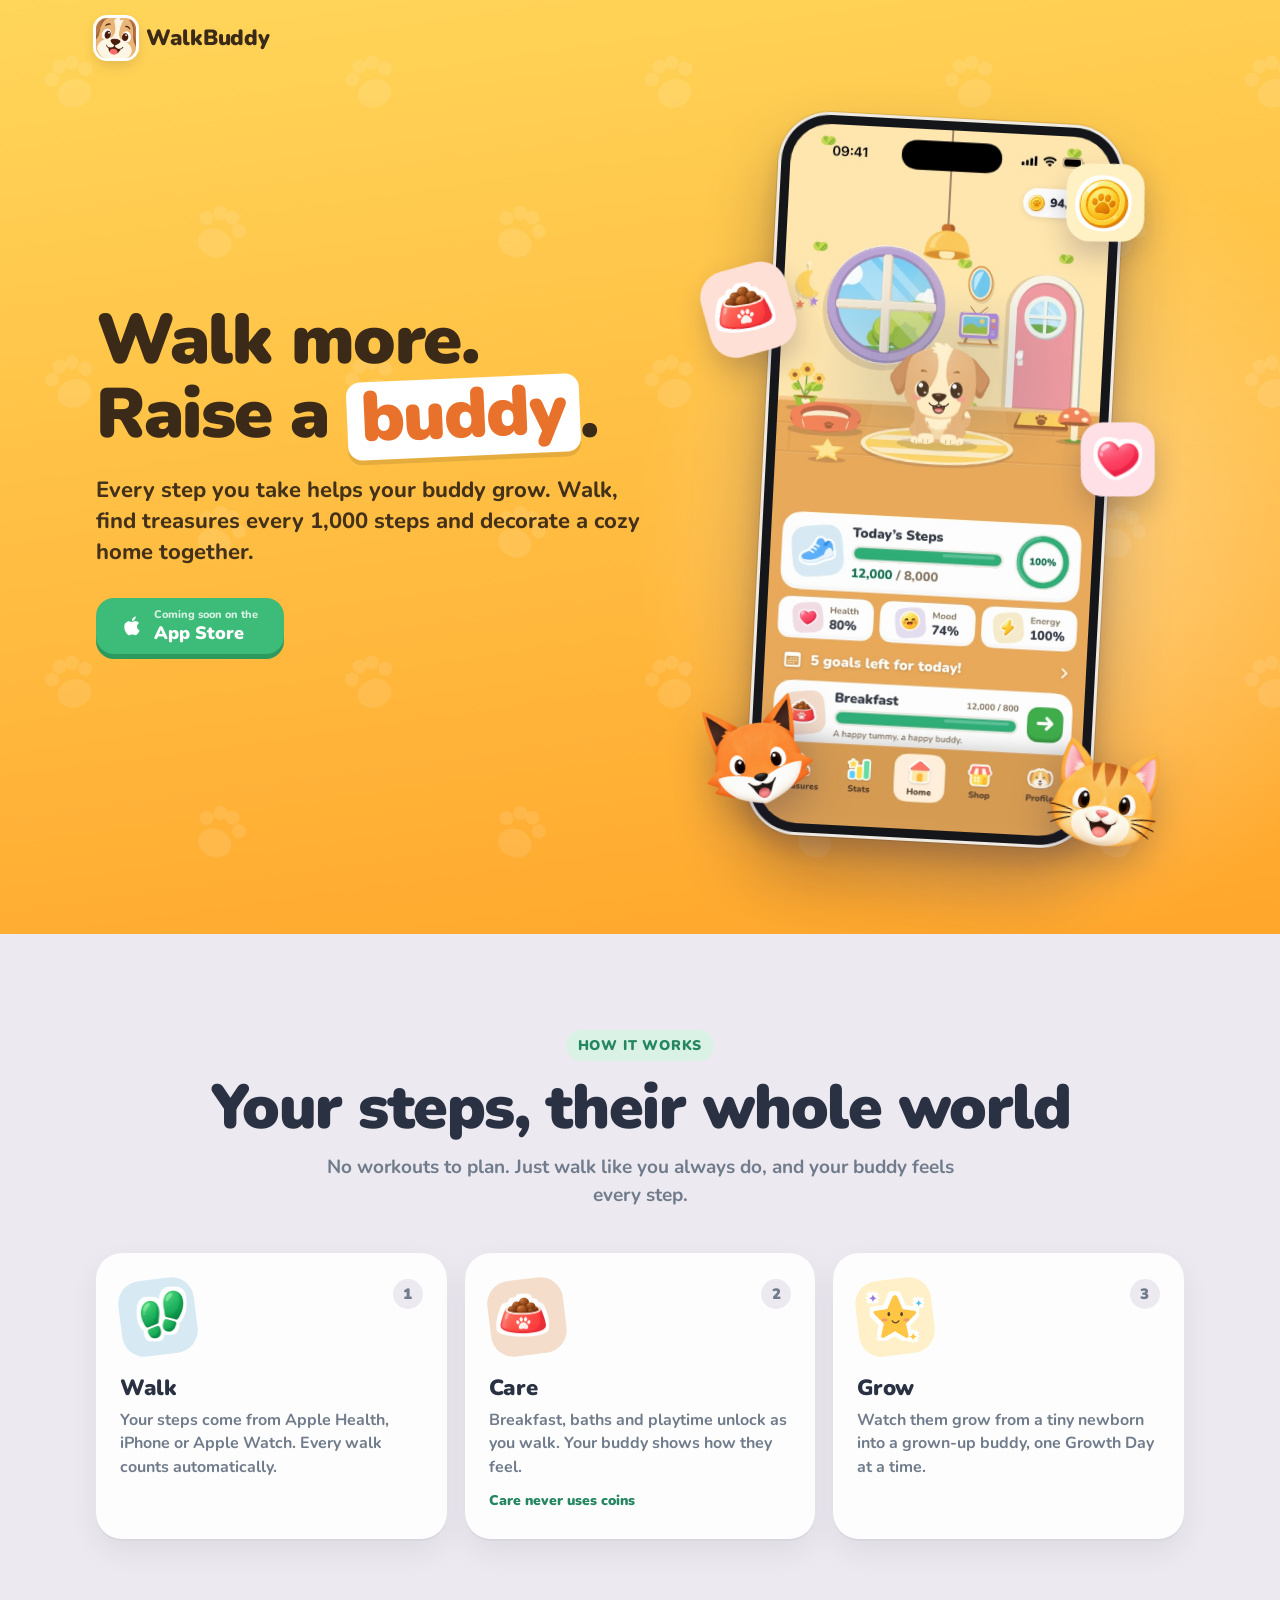
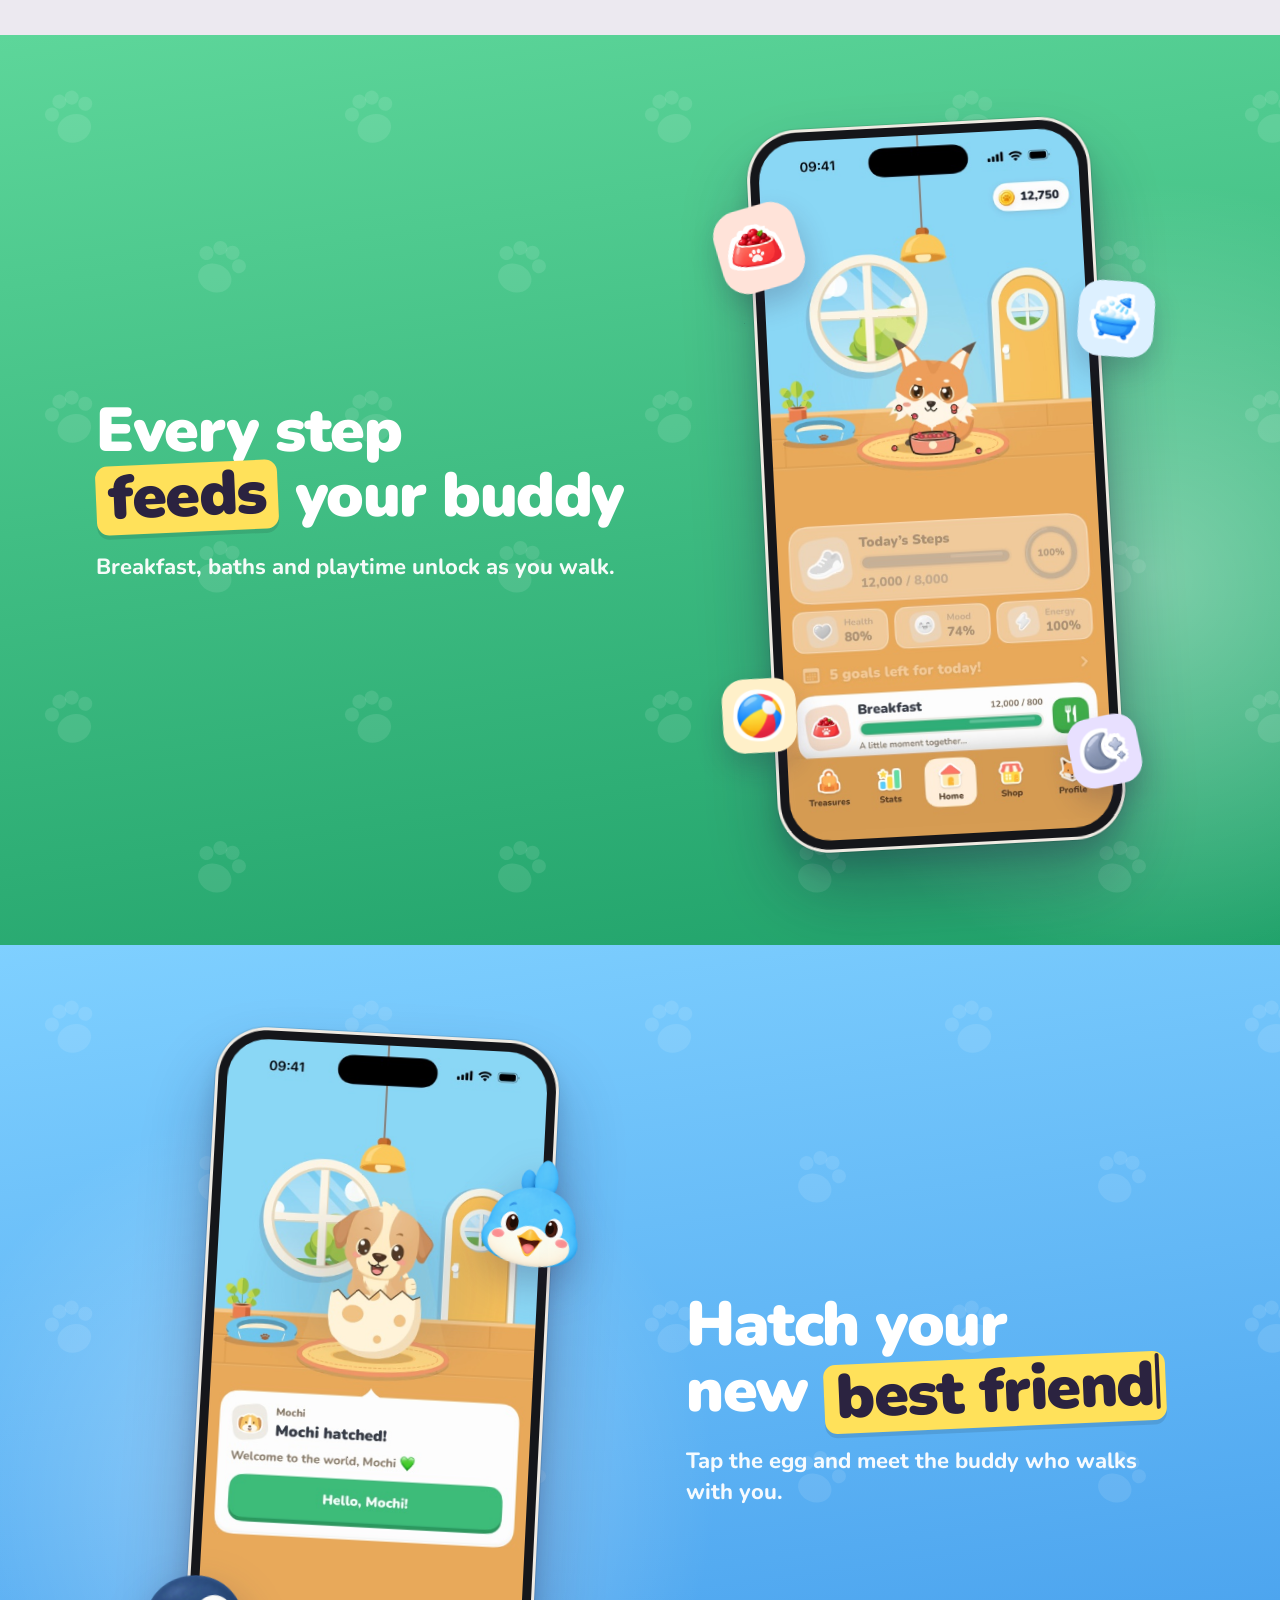
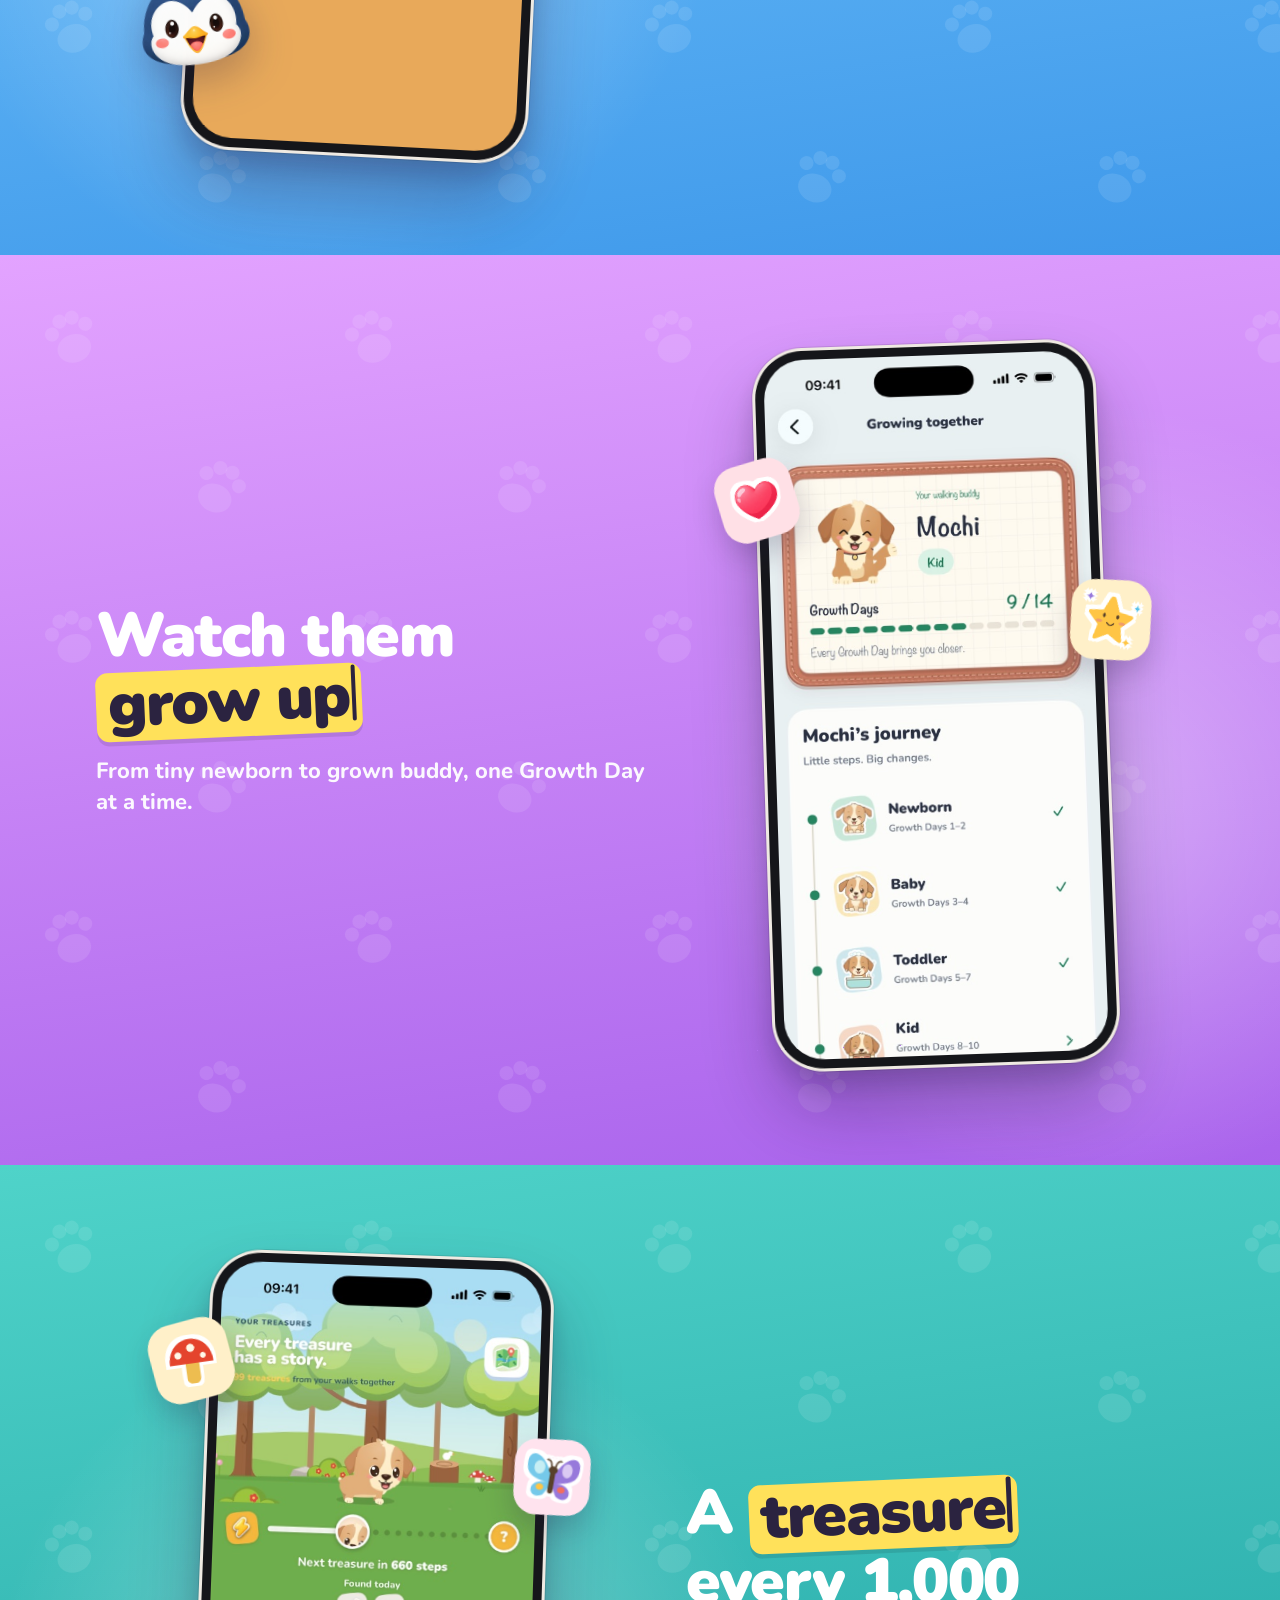
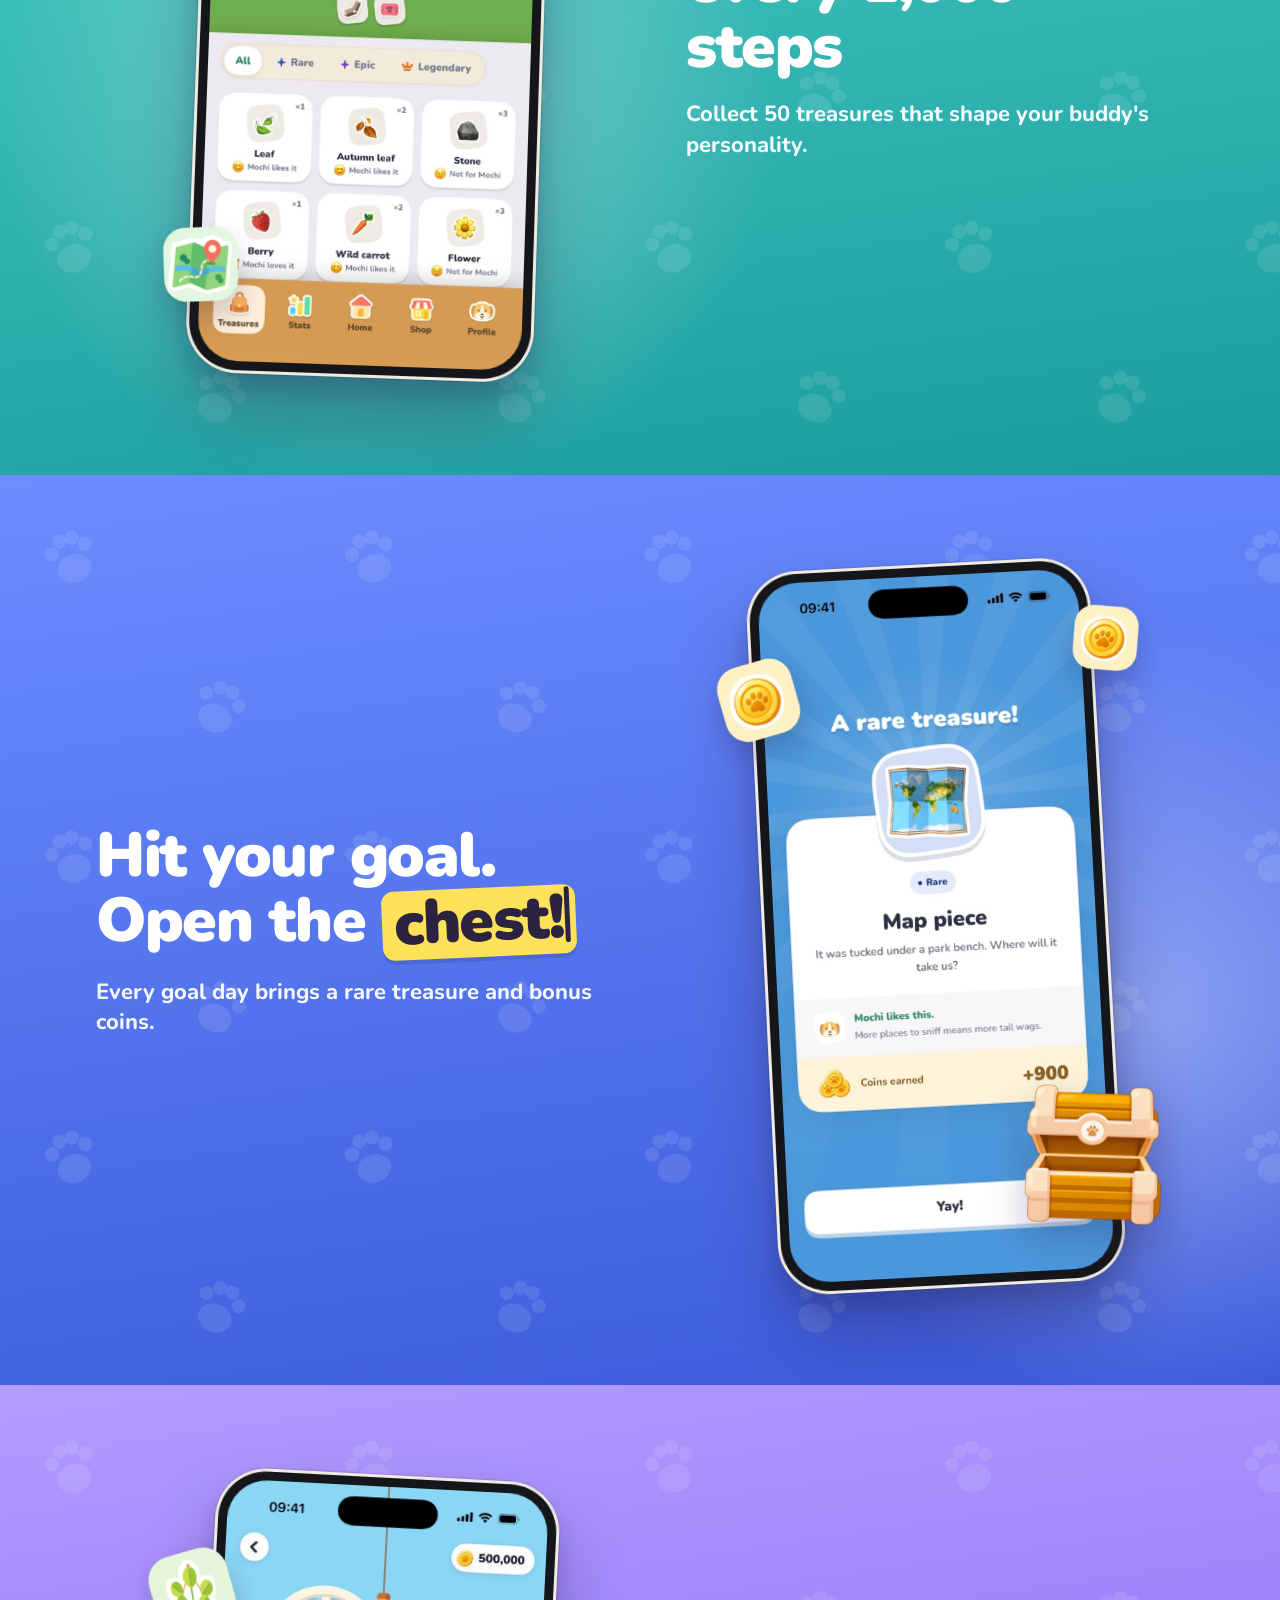
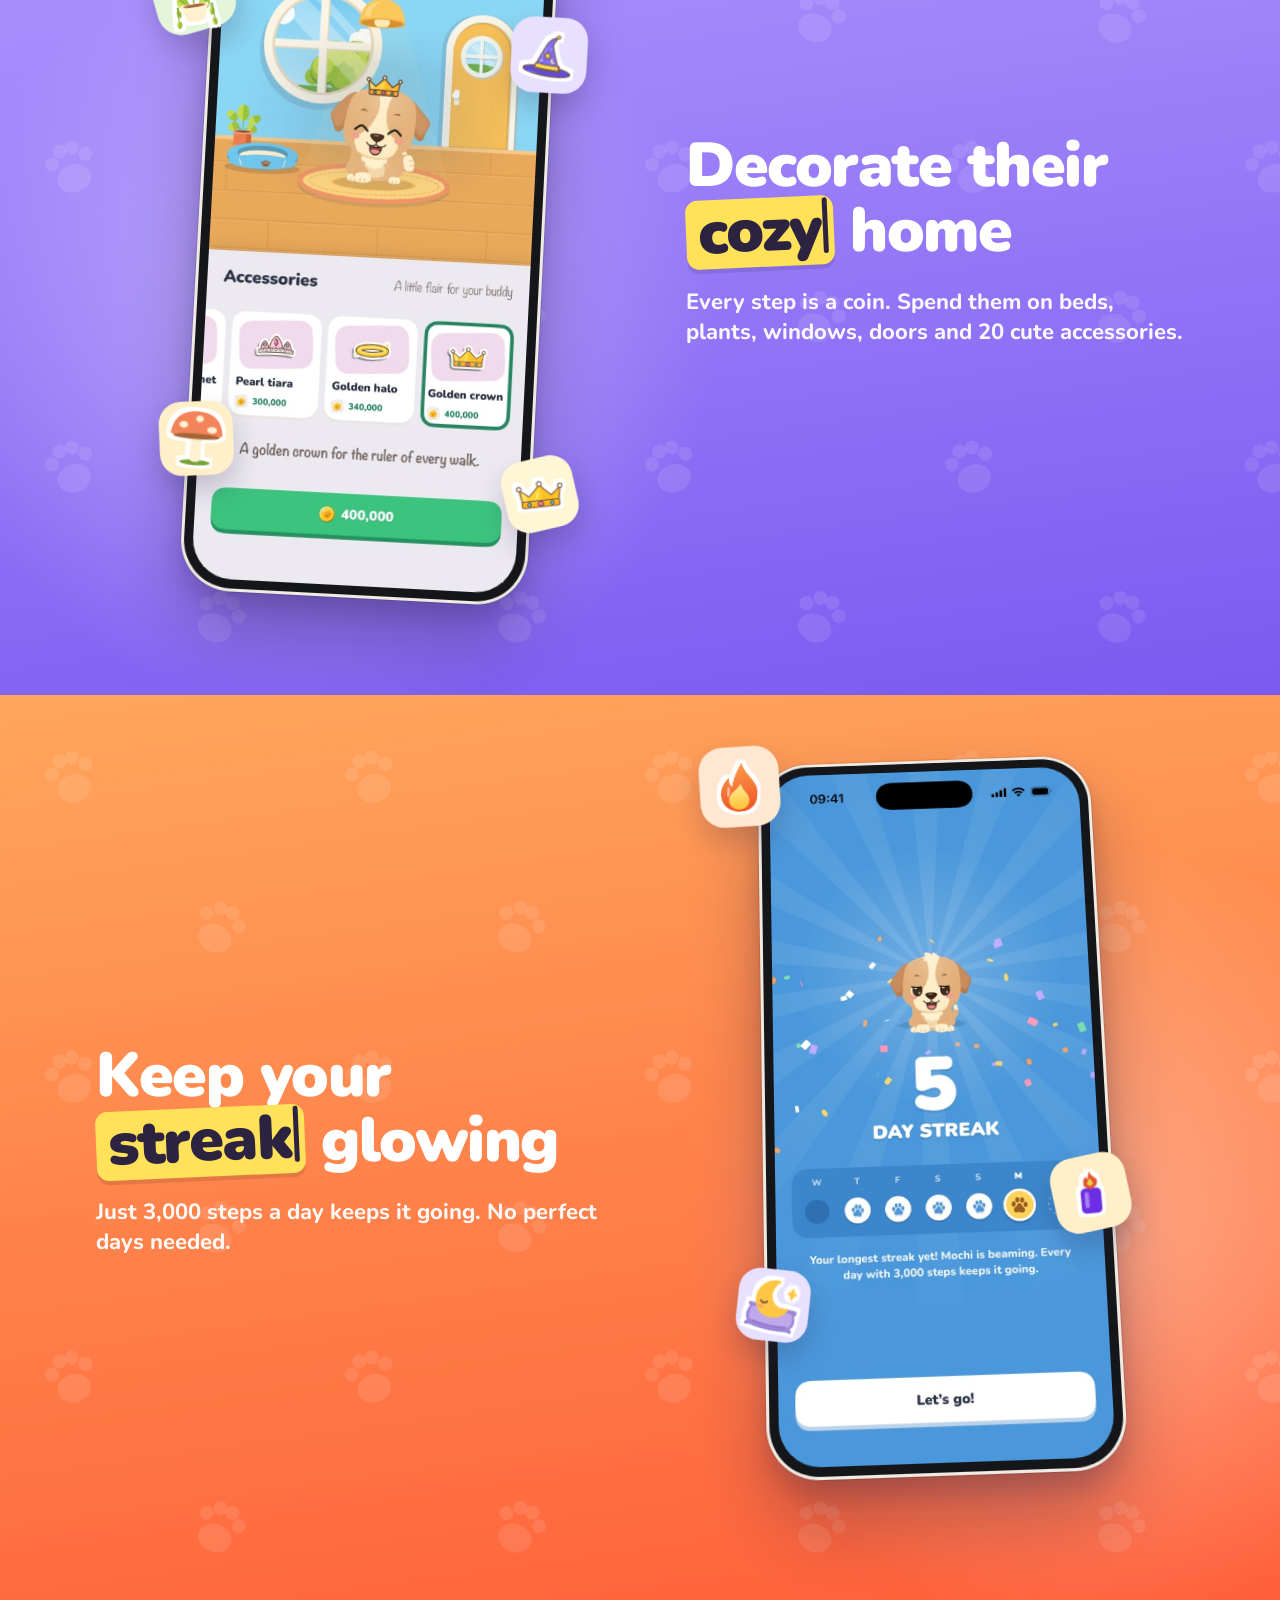
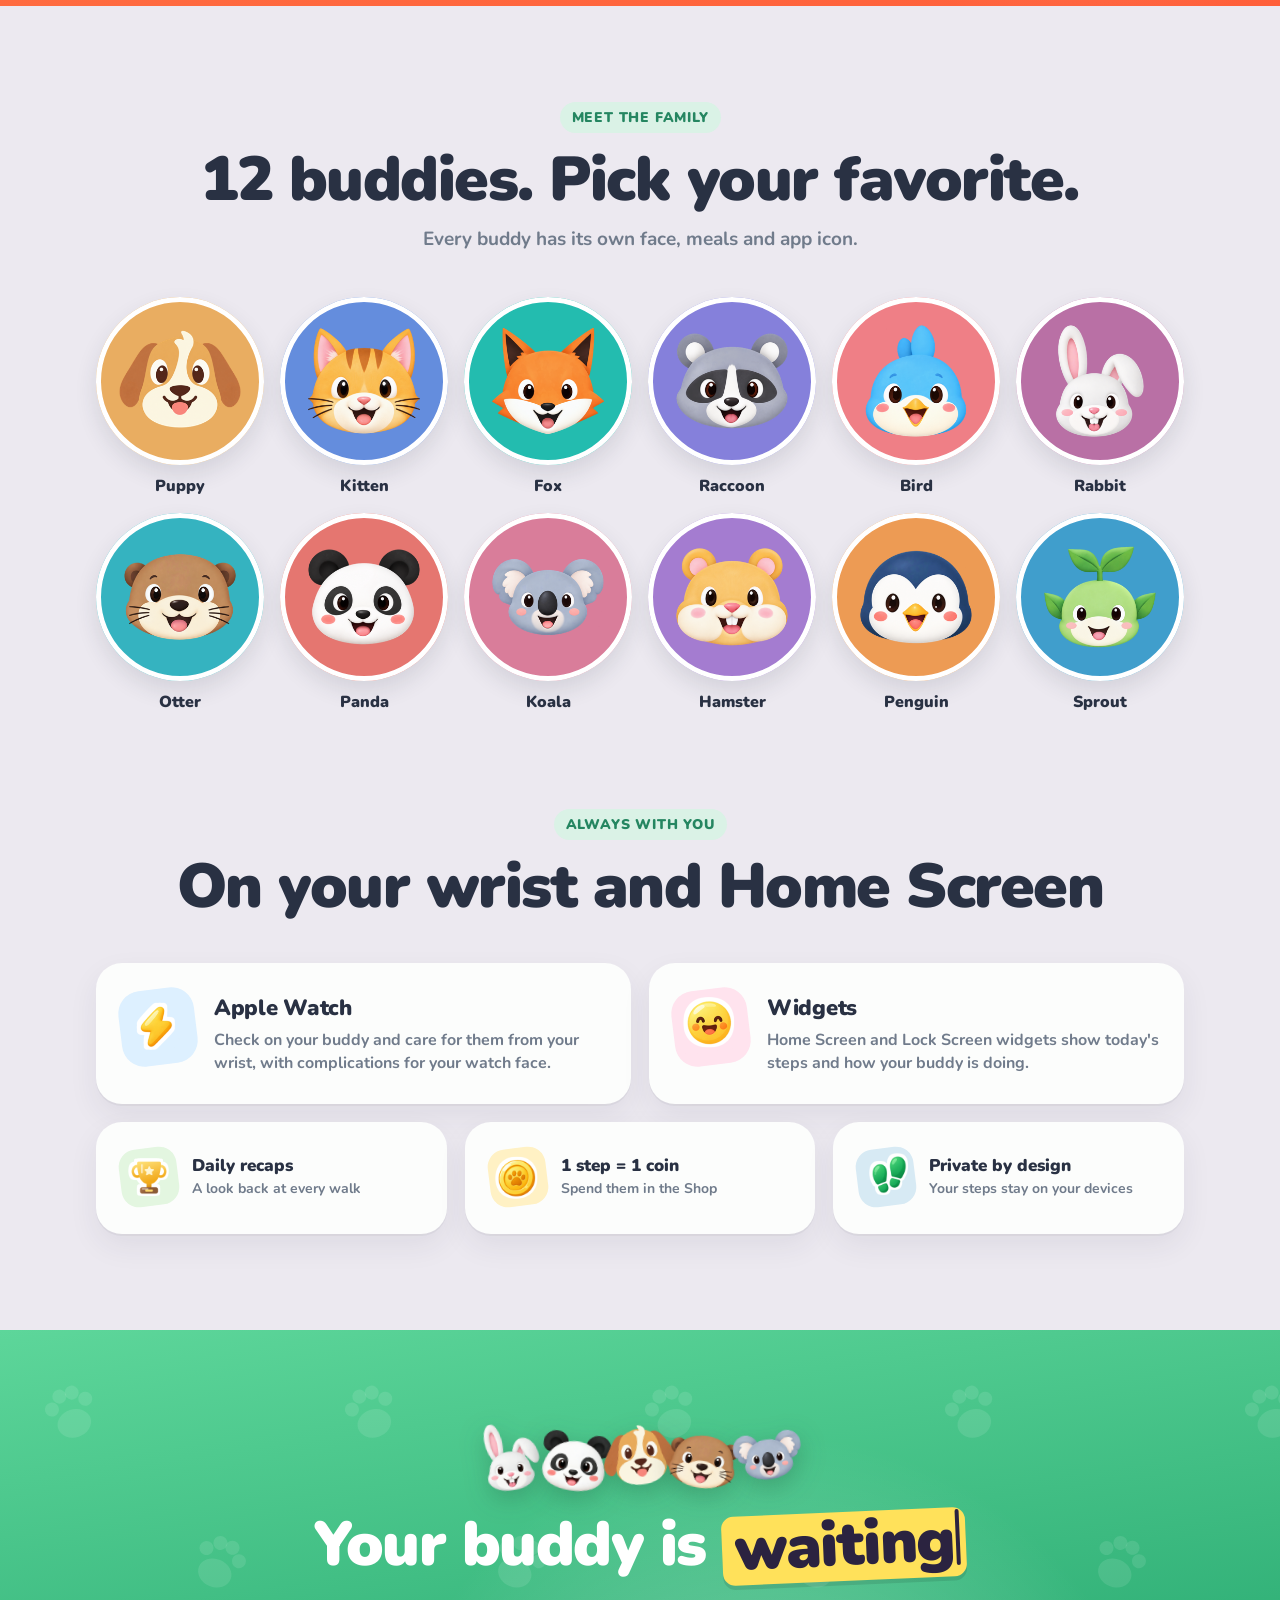
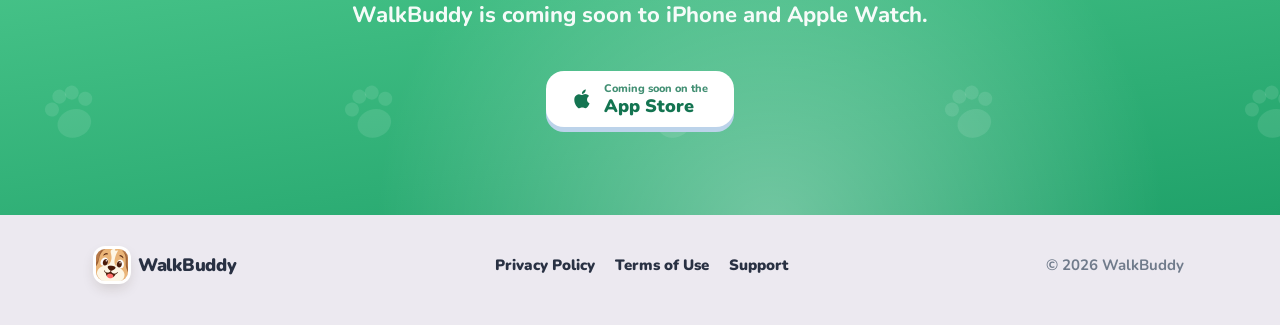
==== commit f15ede49: "Add files via upload" ====
--- a/index.html
+++ b/index.html
@@ -74,12 +74,24 @@
 h1, h2 { font-weight: 950; letter-spacing: -1.5px; line-height: 1.05; margin: 0; }
 h1 { font-size: clamp(40px, 5.6vw, 70px); }
 h2 { font-size: clamp(36px, 5.2vw, 62px); }
-.mark { display: inline-block; padding: 0 .2em .06em; border-radius: .2em; transform: rotate(-2.5deg); background: var(--mark); color: var(--mark-ink); box-shadow: 0 .07em 0 rgba(0, 0, 0, .10); }
+.mark { display: inline-block; padding: 0 .2em .06em; border-radius: .2em; transform: rotate(-2.5deg); background: var(--mark); color: var(--mark-ink); box-shadow: 0 .07em 0 rgba(0, 0, 0, .10); transition: transform .55s cubic-bezier(.2, 1.6, .4, 1), opacity .25s ease; }
+.mark.wait { opacity: 0; transform: rotate(-12deg) scale(.4); }
+/* Typing: the badge springs in first, then its word types itself letter by letter behind a blinking caret. */
+.mark .ch { opacity: 0; }
+.mark .ch.on { opacity: 1; }
+.caret { display: inline-block; position: relative; width: 0; }
+.caret::after { content: ""; position: absolute; left: .03em; top: -.82em; height: .9em; width: .07em; border-radius: .04em; background: currentColor; animation: blink .75s steps(1) infinite; }
+@keyframes blink { 50% { opacity: 0; } }
 .sub { font-size: clamp(18px, 2vw, 22px); font-weight: 750; line-height: 1.4; margin: 20px 0 0; max-width: 30em; opacity: .95; }
 .copy .key { margin-top: 30px; }
 
 /* ---------- Phone ---------- */
-.stage { position: relative; justify-self: center; width: min(340px, 78vw); }
+.stage { position: relative; justify-self: center; width: min(340px, 78vw); transition: transform .5s cubic-bezier(.2, .9, .3, 1.3); }
+/* Hover: like the how-it-works cards, the phone and its stickers tilt toward the pointer, lift, and the phone glows. */
+.stage:hover { transition: transform .18s ease-out; transform: perspective(1100px) translateY(-12px) rotateX(var(--tx, 0deg)) rotateY(var(--ty, 0deg)) scale(1.02); }
+.stage .phone { transition: box-shadow .5s ease; }
+.stage:hover .phone { box-shadow: 0 0 0 3px #EFEAE2, 0 0 0 4px rgba(0, 0, 0, .10), 0 48px 80px rgba(30, 20, 60, .34), 0 0 40px 6px rgba(255, 255, 255, .55), 0 0 110px 26px rgba(255, 255, 255, .35); animation: phone-glow 1.8s ease-in-out .5s infinite alternate; }
+@keyframes phone-glow { to { box-shadow: 0 0 0 3px #EFEAE2, 0 0 0 4px rgba(0, 0, 0, .10), 0 48px 80px rgba(30, 20, 60, .34), 0 0 54px 10px rgba(255, 255, 255, .7), 0 0 140px 40px rgba(255, 255, 255, .42); } }
 .phone { position: relative; background: #15161A; border-radius: 48px; padding: 9px; box-shadow: 0 0 0 3px #EFEAE2, 0 0 0 4px rgba(0, 0, 0, .10), 0 40px 70px rgba(30, 20, 60, .32), 0 14px 24px rgba(30, 20, 60, .18); transform: perspective(1000px) translate3d(0, var(--ty, 0px), 0) rotate(calc(var(--r, 0deg) + var(--rz, 0deg))) rotateX(var(--rx, 0deg)) rotateY(var(--ry, 0deg)); will-change: transform; }
 .phone img { width: 100%; aspect-ratio: 1206 / 2622; object-fit: cover; border-radius: 40px; background: #EEE; }
 .head { position: absolute; z-index: 4; width: 120px; filter: drop-shadow(0 16px 20px rgba(40, 30, 70, .28)); animation: bob 6s ease-in-out infinite; transform: translate3d(0, var(--py, 0px), 0) rotate(var(--pr, 0deg)); will-change: transform; }
@@ -142,6 +154,33 @@
 /* Reveal */
 .reveal { opacity: 0; transform: translateY(24px); transition: opacity .6s ease, transform .6s cubic-bezier(.2, .9, .3, 1.1); }
 .reveal.in { opacity: 1; transform: none; }
+.lift { position: relative; transition: opacity .6s ease, transform .5s cubic-bezier(.2, .9, .3, 1.3), box-shadow .5s ease; }
+/* Hover: the card tilts toward the pointer, lifts, and glows softly in its own colour from behind. */
+.lift.in:hover { transition: opacity .6s ease, transform .18s ease-out, box-shadow .5s ease; transform: perspective(900px) translateY(-10px) rotateX(var(--tx, 0deg)) rotateY(var(--ty, 0deg)) scale(1.02);
+  box-shadow: 0 2px 0 rgba(41, 49, 67, .05), 0 22px 44px rgba(41, 49, 67, .12), 0 0 0 1px var(--g1), 0 0 34px 4px var(--g1), 0 10px 70px 10px var(--g2); animation: glow 1.8s ease-in-out .5s infinite alternate; }
+@keyframes glow { to { box-shadow: 0 2px 0 rgba(41, 49, 67, .05), 0 24px 48px rgba(41, 49, 67, .12), 0 0 0 1px var(--g1), 0 0 46px 8px var(--g1), 0 10px 90px 18px var(--g2); } }
+.lift .badge { z-index: 3; }
+.lift .badge::before { transition: transform .45s cubic-bezier(.2, .9, .3, 1.5); }
+.lift:hover .badge::before { transform: rotate(2deg) scale(1.1); }
+.lift:hover .badge img { animation: hop .9s cubic-bezier(.3, .7, .4, 1) forwards, sticker-bob 1.6s ease-in-out .9s infinite alternate; }
+@keyframes hop {
+  0% { transform: none; }
+  25% { transform: translateY(-16px) rotate(-10deg) scale(1.15); }
+  45% { transform: translateY(0) scale(1.2, .86); }
+  65% { transform: translateY(-8px) rotate(8deg) scale(1.08); }
+  100% { transform: translateY(-4px) rotate(4deg) scale(1.12); }
+}
+@keyframes sticker-bob { from { transform: translateY(-4px) rotate(4deg) scale(1.12); } to { transform: translateY(-9px) rotate(-3deg) scale(1.14); } }
+/* Hover sparkles: fine dots and tiny stars in each card's colours drift out from the card's edge. */
+.spark { position: absolute; left: 0; top: 0; width: var(--z); height: var(--z); margin: calc(var(--z) / -2) 0 0 calc(var(--z) / -2); background: var(--c); border-radius: 50%; pointer-events: none; z-index: 1; animation: spark var(--d) cubic-bezier(.12, .75, .3, 1) forwards; }
+.spark.star { border-radius: 0; clip-path: polygon(50% 0, 62% 38%, 100% 50%, 62% 62%, 50% 100%, 38% 62%, 0 50%, 38% 38%); }
+.spark.ring { background: none; border: 2px solid var(--c); }
+@keyframes spark {
+  0% { opacity: 0; transform: translate(0, 0) scale(.2) rotate(0); }
+  12% { opacity: 1; }
+  70% { opacity: 1; }
+  100% { opacity: 0; transform: translate(var(--x), var(--y)) scale(.9) rotate(var(--r)); }
+}
 
 @media (max-width: 900px) {
   .band .wrap { grid-template-columns: 1fr; text-align: center; gap: 56px; padding-top: 72px; padding-bottom: 80px; }
@@ -160,8 +199,9 @@
   .brand span { display: none; }
 }
 @media (prefers-reduced-motion: reduce) {
-  .float, .head { animation: none; }
+  .float, .head, .stage:hover .phone, .lift:hover, .lift:hover .badge img { animation: none; }
   .reveal { opacity: 1; transform: none; transition: none; }
+  .stage:hover { transform: none; }
   html { scroll-behavior: auto; }
 }
 </style>
@@ -205,20 +245,20 @@
     <h2 class="reveal">Your steps, their whole world</h2>
     <p class="lead">No workouts to plan. Just walk like you always do, and your buddy feels every step.</p>
     <div class="steps" style="text-align: left">
-      <div class="card reveal">
+      <div class="card lift reveal" data-sparks="#3CC37A #7CC6EE #FFC83D" style="--g1: rgba(60, 195, 122, .28); --g2: rgba(124, 198, 238, .30)">
         <span class="num">1</span>
         <span class="badge" style="--s: 76px; --t: #D7EAF4"><img src="assets/icons/icon-steps.png" alt=""></span>
         <h3>Walk</h3>
         <p>Your steps come from Apple Health, iPhone or Apple Watch. Every walk counts automatically.</p>
       </div>
-      <div class="card reveal">
+      <div class="card lift reveal" data-sparks="#F08A6C #F5B46B #F6A5C0" style="--g1: rgba(240, 138, 108, .28); --g2: rgba(246, 165, 192, .30)">
         <span class="num">2</span>
         <span class="badge" style="--s: 76px; --t: #F5DDCB"><img src="assets/icons/care-feed.png" alt=""></span>
         <h3>Care</h3>
         <p>Breakfast, baths and playtime unlock as you walk. Your buddy shows how they feel.</p>
         <p class="note">Care never uses coins</p>
       </div>
-      <div class="card reveal">
+      <div class="card lift reveal" data-sparks="#FFC83D #B28DF0 #6FD3E8" style="--g1: rgba(255, 200, 61, .32); --g2: rgba(178, 141, 240, .28)">
         <span class="num">3</span>
         <span class="badge" style="--s: 76px; --t: #FFF0C9"><img src="assets/icons/icon-journey-brightest-star.png" alt=""></span>
         <h3>Grow</h3>
@@ -365,19 +405,19 @@
       <h2 class="reveal">On your wrist and Home Screen</h2>
     </div>
     <div class="duo">
-      <div class="card reveal">
+      <div class="card lift reveal" data-sparks="#7CC6EE #FFC83D #5AA9F0" style="--g1: rgba(124, 198, 238, .32); --g2: rgba(255, 200, 61, .26)">
         <span class="badge" style="--s: 76px; --t: #DDF0FF"><img src="assets/icons/icon-energy.png" alt=""></span>
         <div><h3>Apple Watch</h3><p>Check on your buddy and care for them from your wrist, with complications for your watch face.</p></div>
       </div>
-      <div class="card reveal">
+      <div class="card lift reveal" data-sparks="#F6A5C0 #FFC83D #F08A6C" style="--g1: rgba(246, 165, 192, .32); --g2: rgba(255, 200, 61, .26)">
         <span class="badge" style="--s: 76px; --t: #FFE3EE"><img src="assets/icons/icon-mood.png" alt=""></span>
         <div><h3>Widgets</h3><p>Home Screen and Lock Screen widgets show today's steps and how your buddy is doing.</p></div>
       </div>
     </div>
     <div class="facts">
-      <div class="card fact reveal"><span class="badge" style="--s: 58px; --t: #E3F6E0"><img src="assets/icons/icon-trophy.png" alt=""></span><div><b>Daily recaps</b><span>A look back at every walk</span></div></div>
-      <div class="card fact reveal"><span class="badge" style="--s: 58px; --t: #FFF1C4"><img src="assets/icons/icon-coin.png" alt=""></span><div><b>1 step = 1 coin</b><span>Spend them in the Shop</span></div></div>
-      <div class="card fact reveal"><span class="badge" style="--s: 58px; --t: #D7EAF4"><img src="assets/icons/icon-steps.png" alt=""></span><div><b>Private by design</b><span>Your steps stay on your devices</span></div></div>
+      <div class="card lift fact reveal" data-sparks="#3CC37A #FFC83D #8FD88A" style="--g1: rgba(60, 195, 122, .28); --g2: rgba(255, 200, 61, .26)"><span class="badge" style="--s: 58px; --t: #E3F6E0"><img src="assets/icons/icon-trophy.png" alt=""></span><div><b>Daily recaps</b><span>A look back at every walk</span></div></div>
+      <div class="card lift fact reveal" data-sparks="#FFC83D #F5B46B #FFE07A" style="--g1: rgba(255, 200, 61, .34); --g2: rgba(245, 180, 107, .26)"><span class="badge" style="--s: 58px; --t: #FFF1C4"><img src="assets/icons/icon-coin.png" alt=""></span><div><b>1 step = 1 coin</b><span>Spend them in the Shop</span></div></div>
+      <div class="card lift fact reveal" data-sparks="#3CC37A #7CC6EE #B28DF0" style="--g1: rgba(124, 198, 238, .30); --g2: rgba(60, 195, 122, .24)"><span class="badge" style="--s: 58px; --t: #D7EAF4"><img src="assets/icons/icon-steps.png" alt=""></span><div><b>Private by design</b><span>Your steps stay on your devices</span></div></div>
     </div>
   </div>
 </section>
@@ -454,6 +494,108 @@
 window.addEventListener("resize", requestParallax);
 parallax();
 
+// Card sparkles: fine dust bursts from all around the card's edge on hover, keeps drifting while the pointer stays, and the card tilts toward it.
+[].slice.call(document.querySelectorAll("[data-sparks]")).forEach(function (card) {
+  var colors = card.dataset.sparks.split(" ");
+    var timer = null;
+  function spark() {
+    var w = card.offsetWidth, h = card.offsetHeight;
+    var el = document.createElement("span");
+    var kind = Math.random();
+    el.className = "spark" + (kind < .3 ? " star" : "");
+    // Start on a random point of the card's edge and drift outward from it, like fine dust around the glow.
+    var edge = Math.random() * 2 * (w + h), x, y, nx, ny;
+    if (edge < w) { x = edge; y = 0; nx = 0; ny = -1; }
+    else if (edge < w + h) { x = w; y = edge - w; nx = 1; ny = 0; }
+    else if (edge < 2 * w + h) { x = edge - w - h; y = h; nx = 0; ny = 1; }
+    else { x = 0; y = edge - 2 * w - h; nx = -1; ny = 0; }
+    var dist = 14 + Math.random() * 30, drift = (Math.random() - .5) * 30;
+    var size = kind < .3 ? 6 + Math.random() * 4 : 2 + Math.random() * 3;
+    el.style.left = x + "px";
+    el.style.top = y + "px";
+    el.style.setProperty("--x", (nx * dist + ny * drift).toFixed(1) + "px");
+    el.style.setProperty("--y", (ny * dist + nx * drift - 10).toFixed(1) + "px");
+    el.style.setProperty("--r", ((Math.random() - .5) * 180).toFixed(0) + "deg");
+    el.style.setProperty("--z", size.toFixed(1) + "px");
+    el.style.setProperty("--c", colors[Math.floor(Math.random() * colors.length)]);
+    el.style.setProperty("--d", (900 + Math.random() * 900).toFixed(0) + "ms");
+    el.addEventListener("animationend", function () { el.remove(); });
+    card.appendChild(el);
+  }
+  function burst(n) { for (var i = 0; i < n; i++) spark(); }
+  card.addEventListener("pointerenter", function (e) {
+    if (still.matches) return;
+    burst(40);
+    if (e.pointerType === "mouse" && !timer) timer = setInterval(function () { burst(4); }, 90);
+  });
+  card.addEventListener("pointermove", function (e) {
+    if (still.matches || e.pointerType !== "mouse") return;
+    var c = card.getBoundingClientRect();
+    card.style.setProperty("--tx", (((e.clientY - c.top) / c.height - .5) * -10).toFixed(2) + "deg");
+    card.style.setProperty("--ty", (((e.clientX - c.left) / c.width - .5) * 12).toFixed(2) + "deg");
+  });
+  card.addEventListener("pointerleave", function () {
+    clearInterval(timer); timer = null;
+    // The dust leaves with the pointer: whatever is still in the air fades out fast.
+    [].slice.call(card.querySelectorAll(".spark")).forEach(function (el) {
+      var fade = el.animate([{ opacity: getComputedStyle(el).opacity }, { opacity: 0 }], { duration: 220, easing: "ease-out", fill: "forwards" });
+      fade.onfinish = function () { el.remove(); };
+    });
+    card.style.removeProperty("--tx"); card.style.removeProperty("--ty");
+  });
+});
+
+// Phone tilt: each phone leans toward the pointer while hovered.
+stages.forEach(function (stage) {
+  stage.addEventListener("pointermove", function (e) {
+    if (still.matches || e.pointerType !== "mouse") return;
+    var c = stage.getBoundingClientRect();
+    stage.style.setProperty("--tx", (((e.clientY - c.top) / c.height - .5) * -10).toFixed(2) + "deg");
+    stage.style.setProperty("--ty", (((e.clientX - c.left) / c.width - .5) * 14).toFixed(2) + "deg");
+  });
+  stage.addEventListener("pointerleave", function () { stage.style.removeProperty("--tx"); stage.style.removeProperty("--ty"); });
+});
+
+// Highlighted words type themselves in as their heading scrolls into view.
+if ("IntersectionObserver" in window && !still.matches) {
+  var marks = [].slice.call(document.querySelectorAll(".mark"));
+  marks.forEach(function (mark) {
+    mark.letters = mark.textContent.split("").map(function (c) {
+      var ch = document.createElement("span");
+      ch.className = "ch";
+      ch.textContent = c;
+      return ch;
+    });
+    mark.setAttribute("aria-label", mark.textContent);
+    mark.textContent = "";
+    mark.letters.forEach(function (ch) { ch.setAttribute("aria-hidden", "true"); mark.appendChild(ch); });
+    mark.classList.add("wait");
+  });
+  var typer = new IntersectionObserver(function (entries) {
+    entries.forEach(function (e) {
+      if (!e.isIntersecting) return;
+      typer.unobserve(e.target);
+      typeIn(e.target);
+    });
+  }, { threshold: .4 });
+  marks.forEach(function (mark) { typer.observe(mark); });
+}
+function typeIn(mark) {
+  var caret = document.createElement("span");
+  caret.className = "caret";
+  caret.setAttribute("aria-hidden", "true");
+  mark.insertBefore(caret, mark.firstChild);
+  mark.classList.remove("wait");
+  var i = 0;
+  setTimeout(function next() {
+    var ch = mark.letters[i++];
+    ch.classList.add("on");
+    mark.insertBefore(caret, ch.nextSibling);
+    if (i < mark.letters.length) setTimeout(next, 45 + Math.random() * 55);
+    else setTimeout(function () { caret.remove(); }, 1100);
+  }, 90);
+}
+
 if ("IntersectionObserver" in window) {
   var io = new IntersectionObserver(function (entries) {
     entries.forEach(function (e) { if (e.isIntersecting) { e.target.classList.add("in"); io.unobserve(e.target); } });
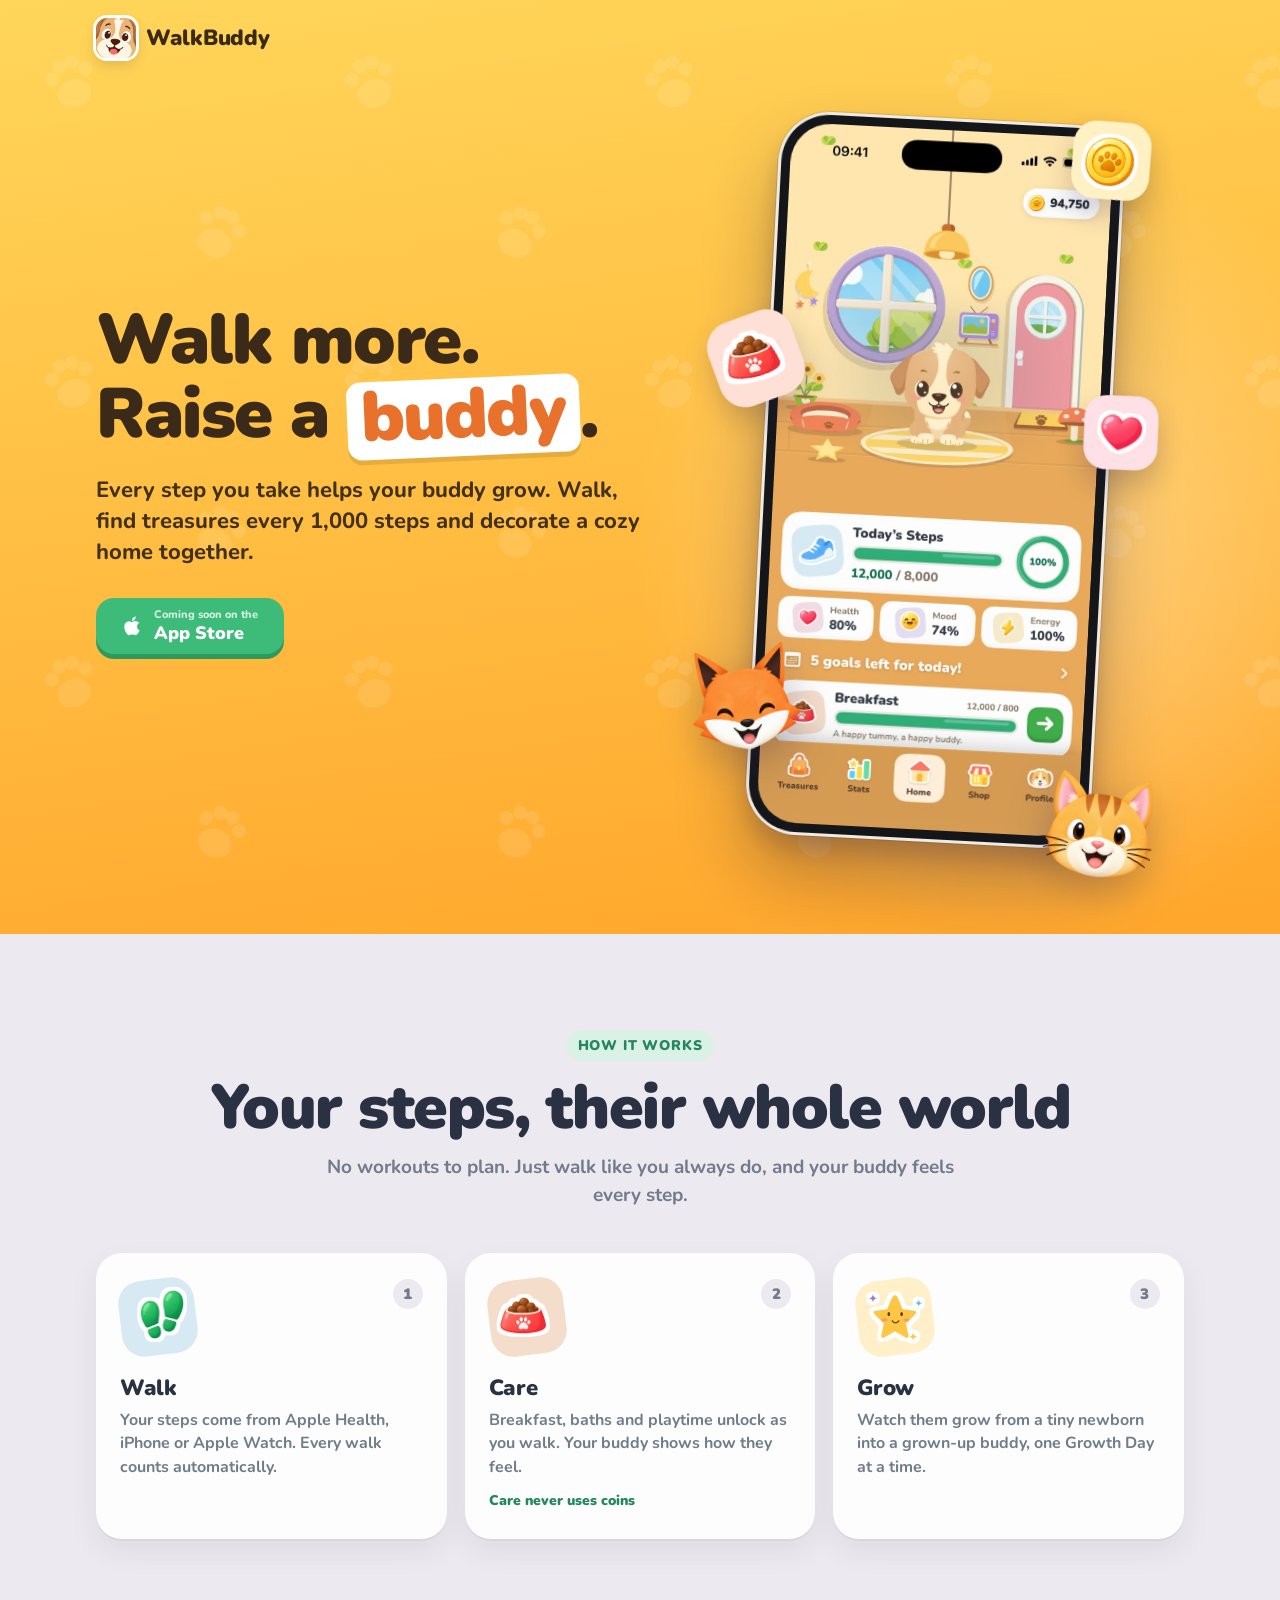
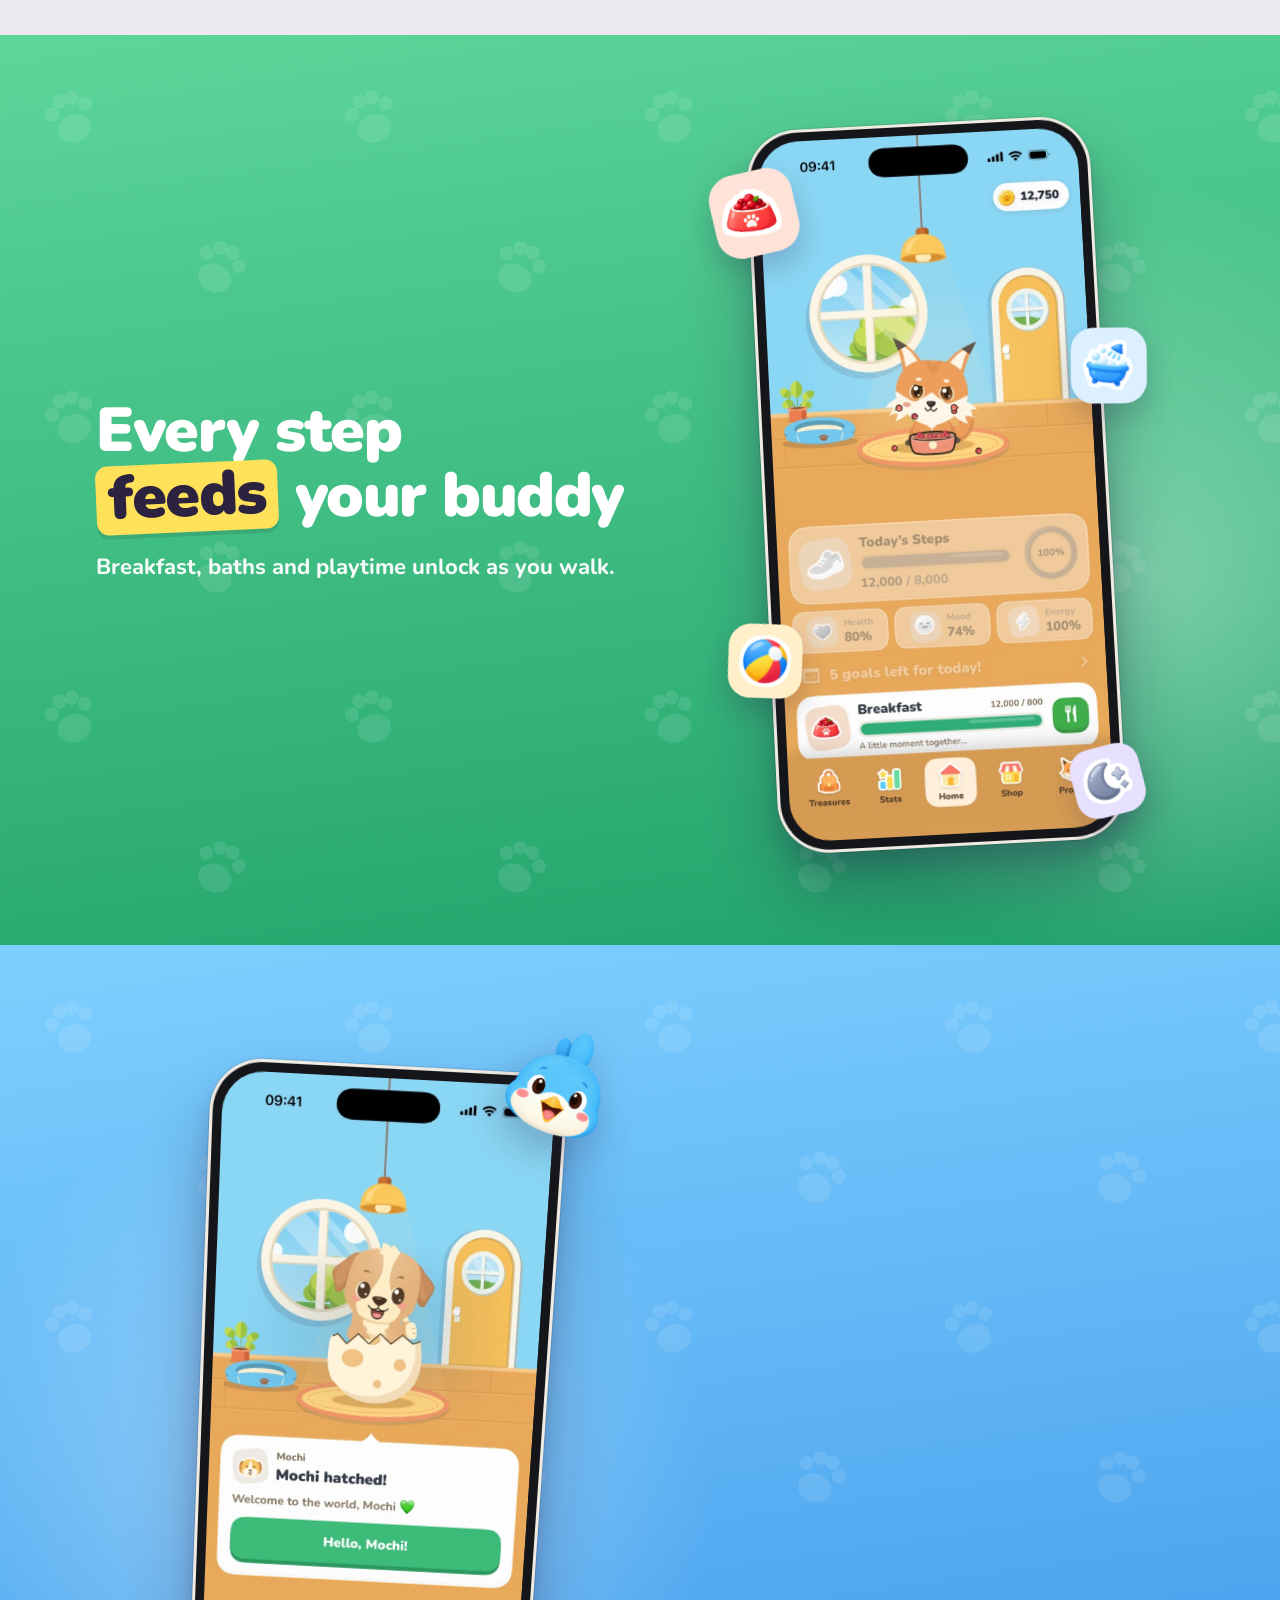
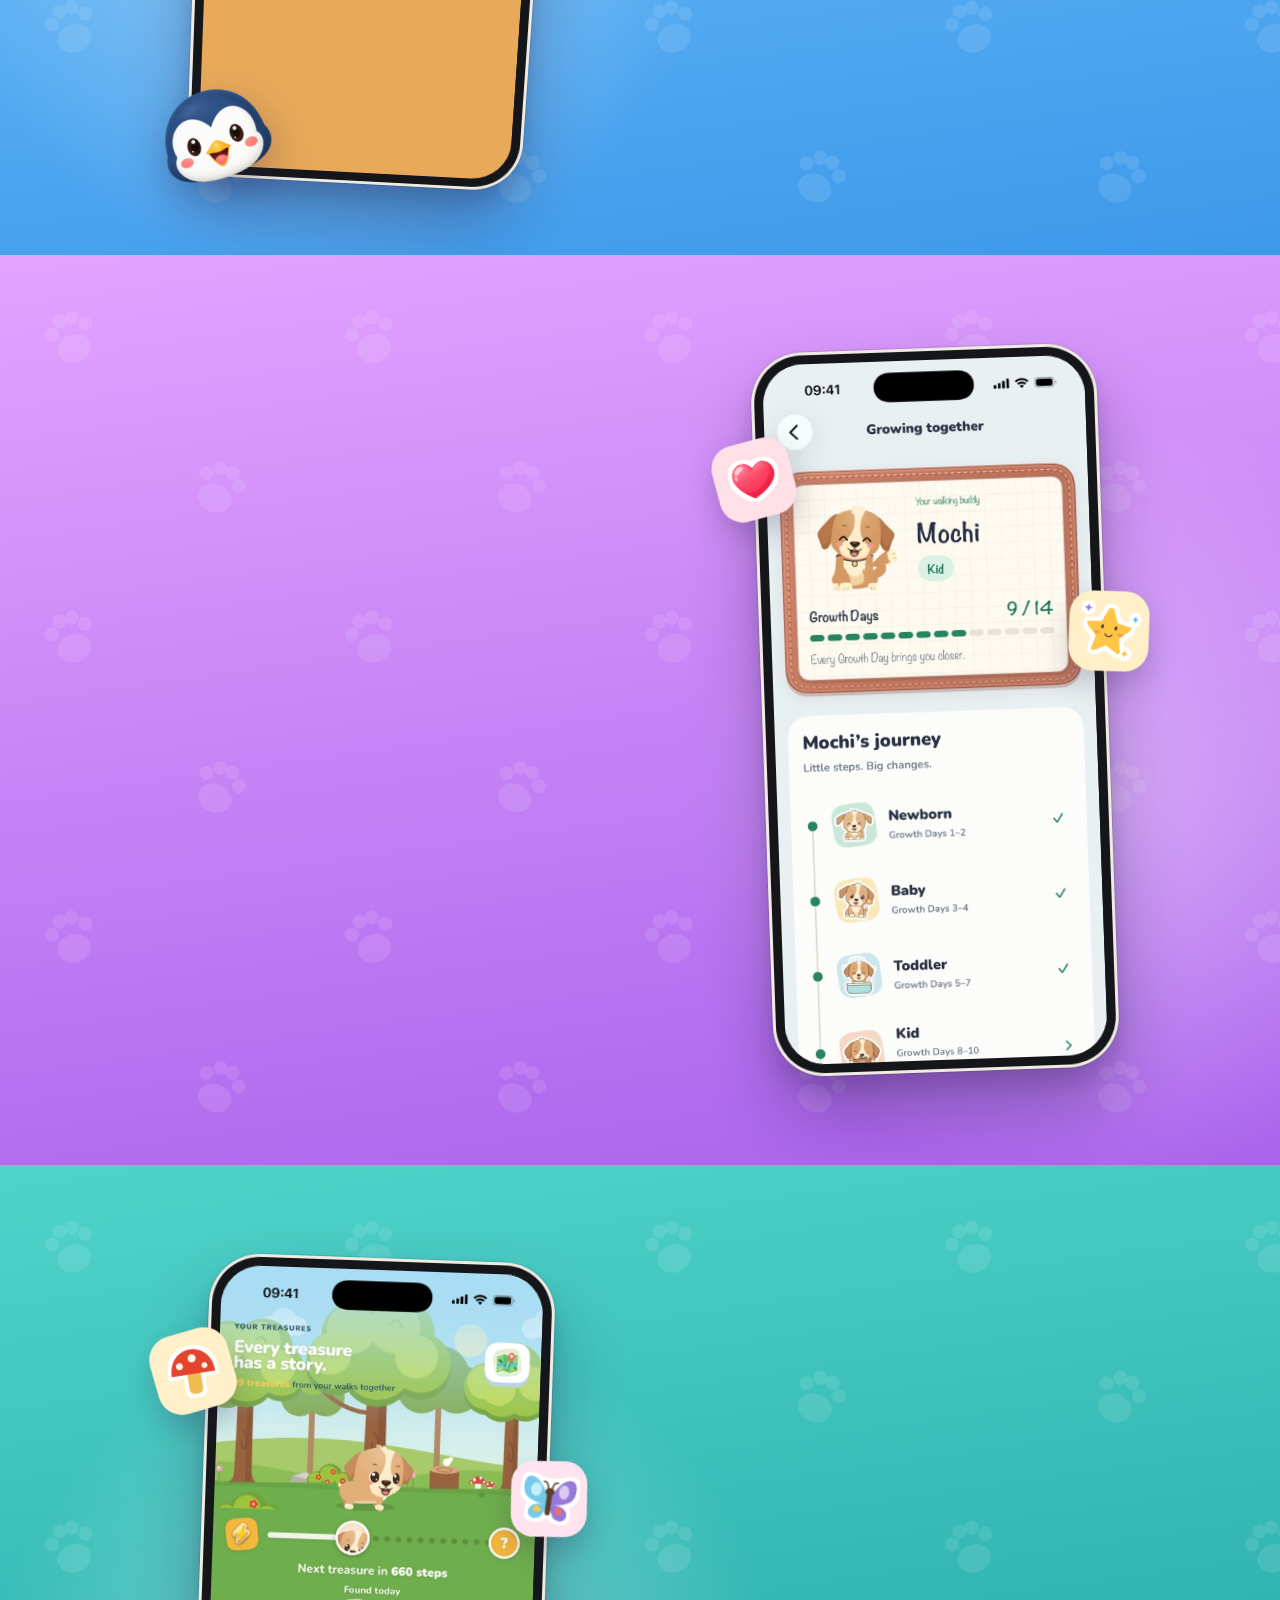
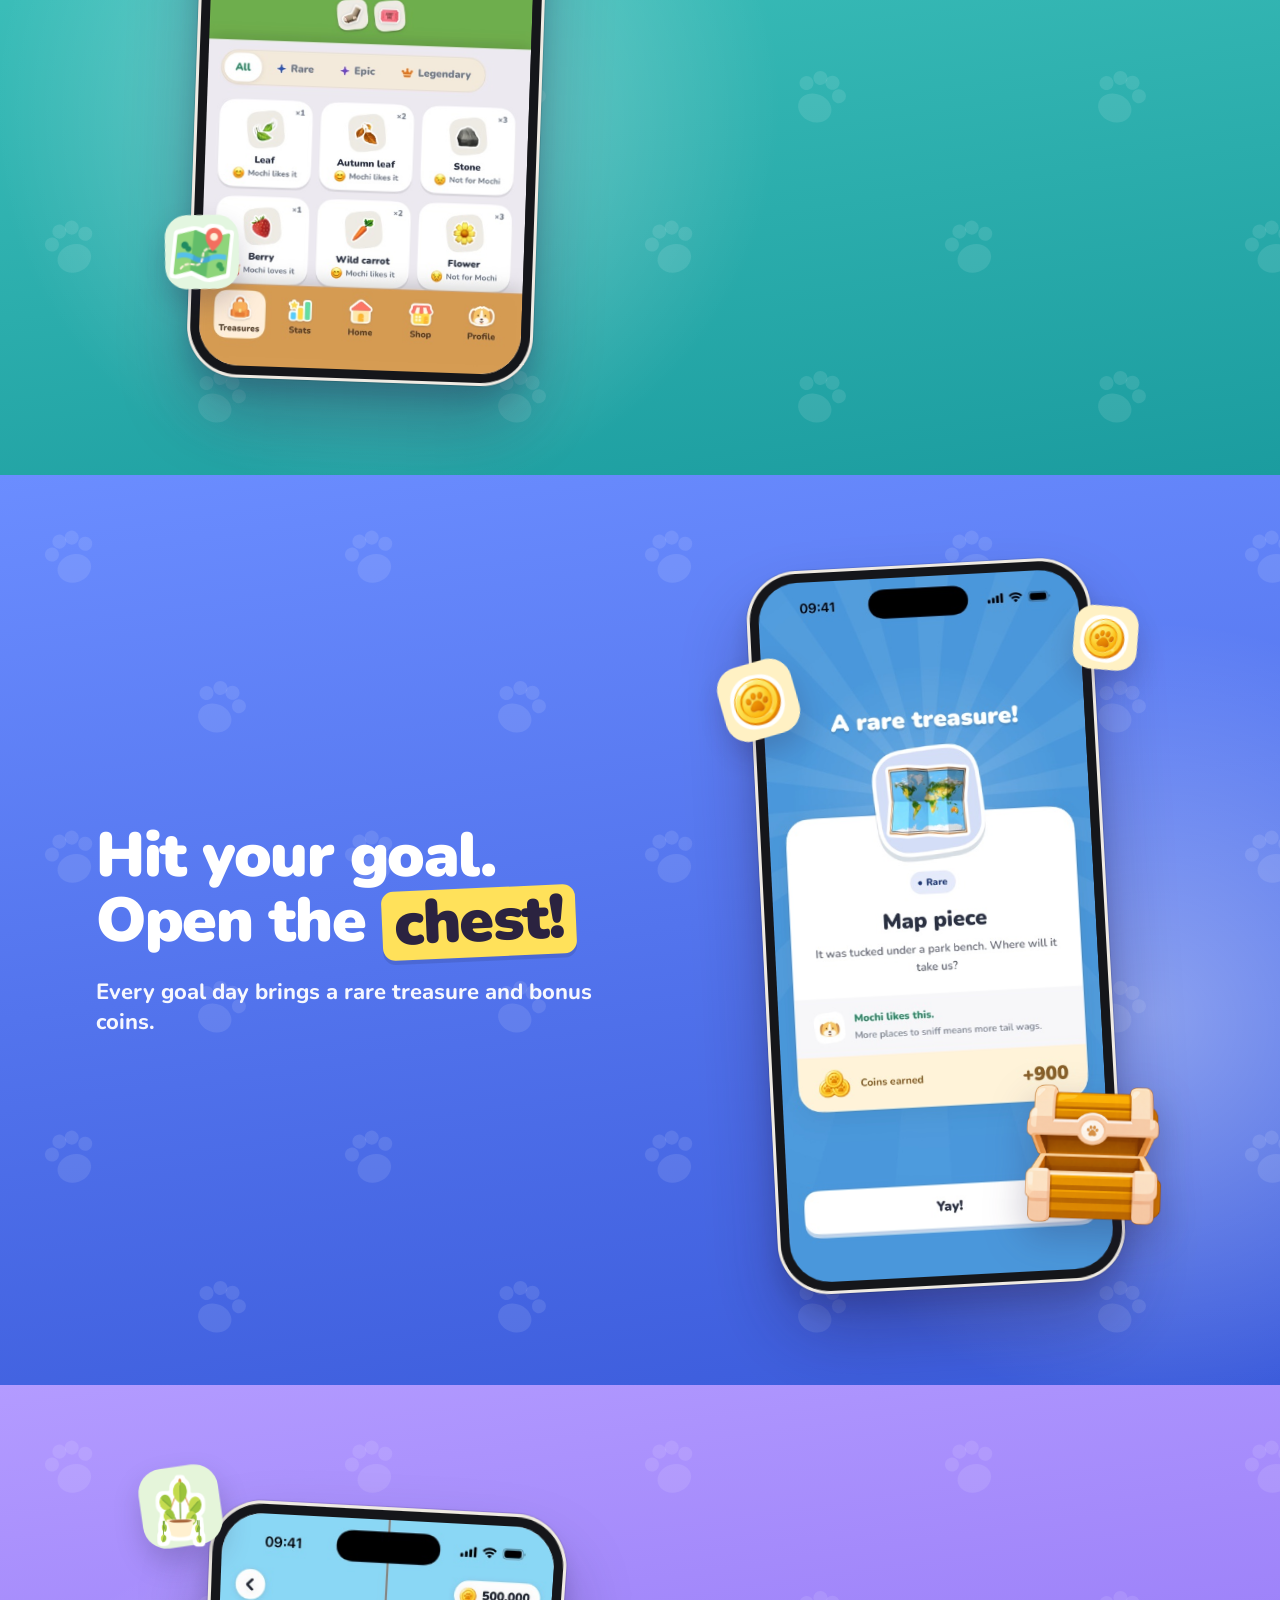
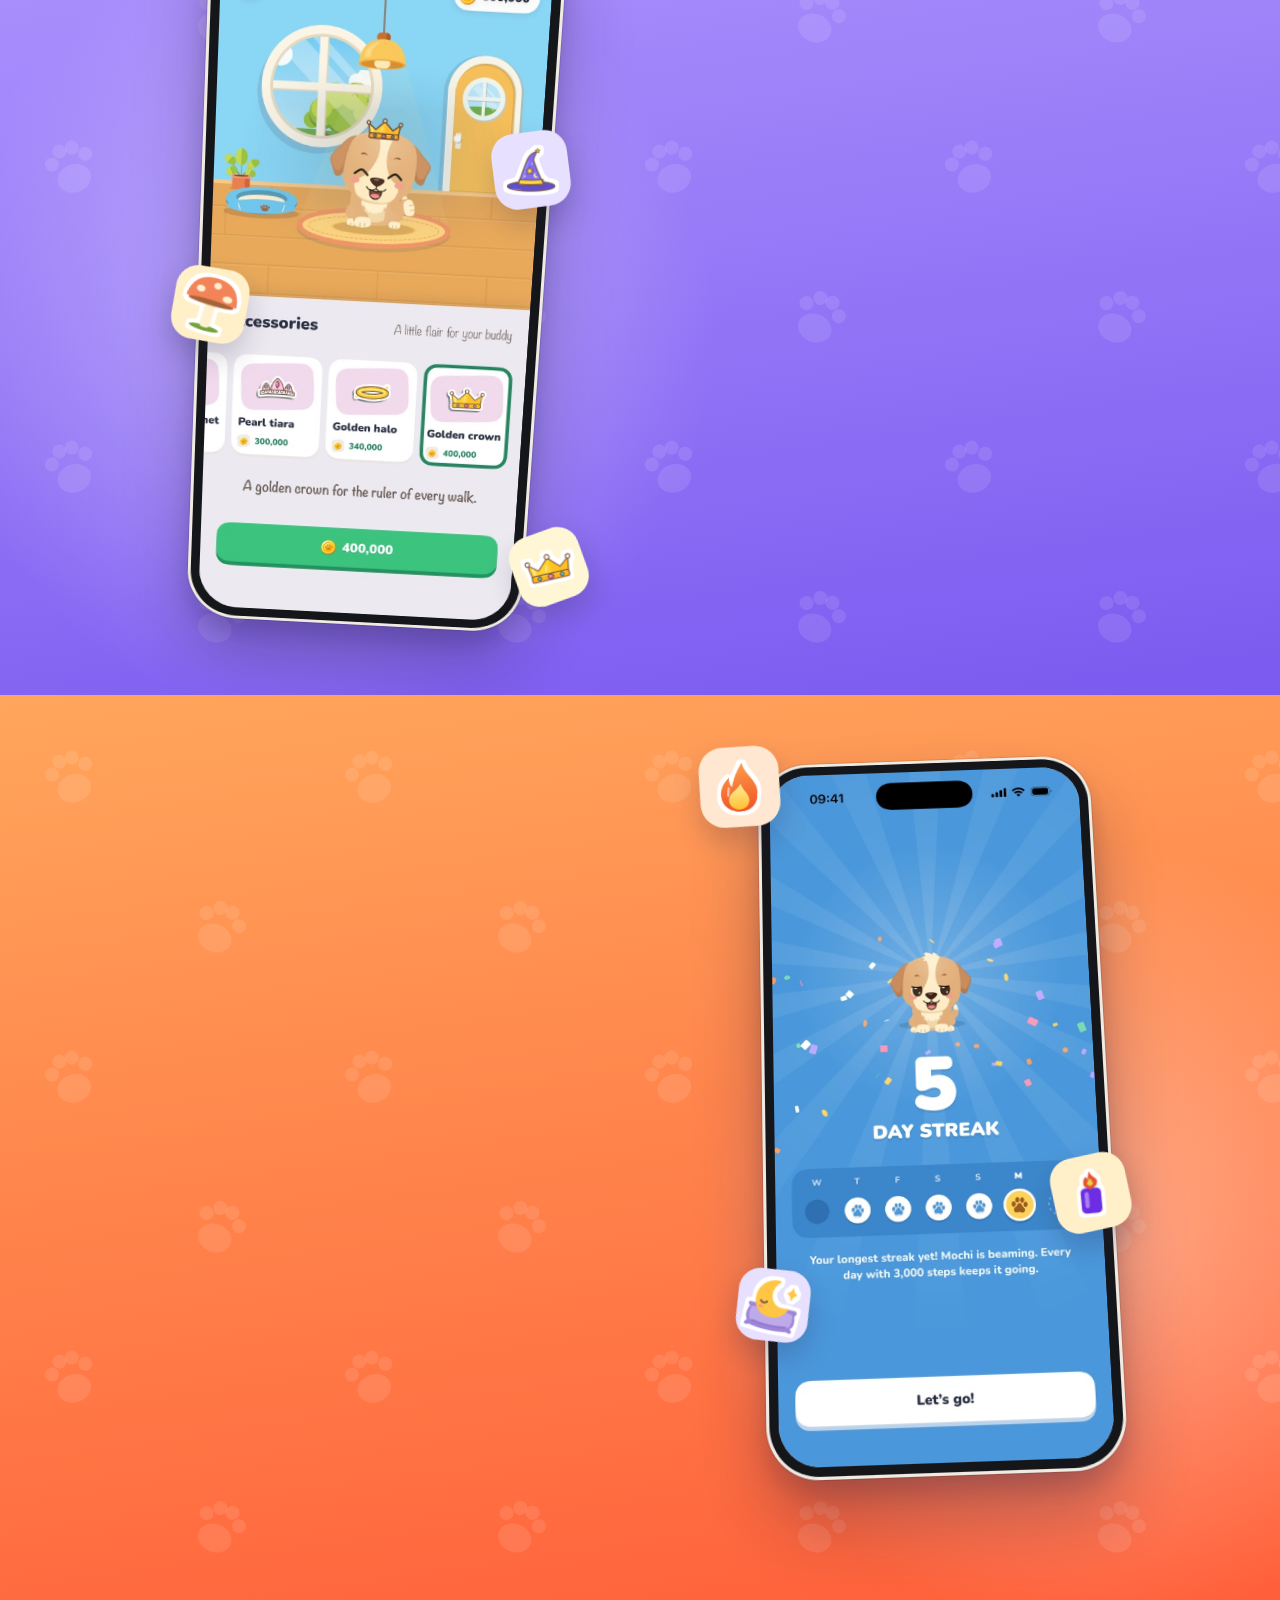
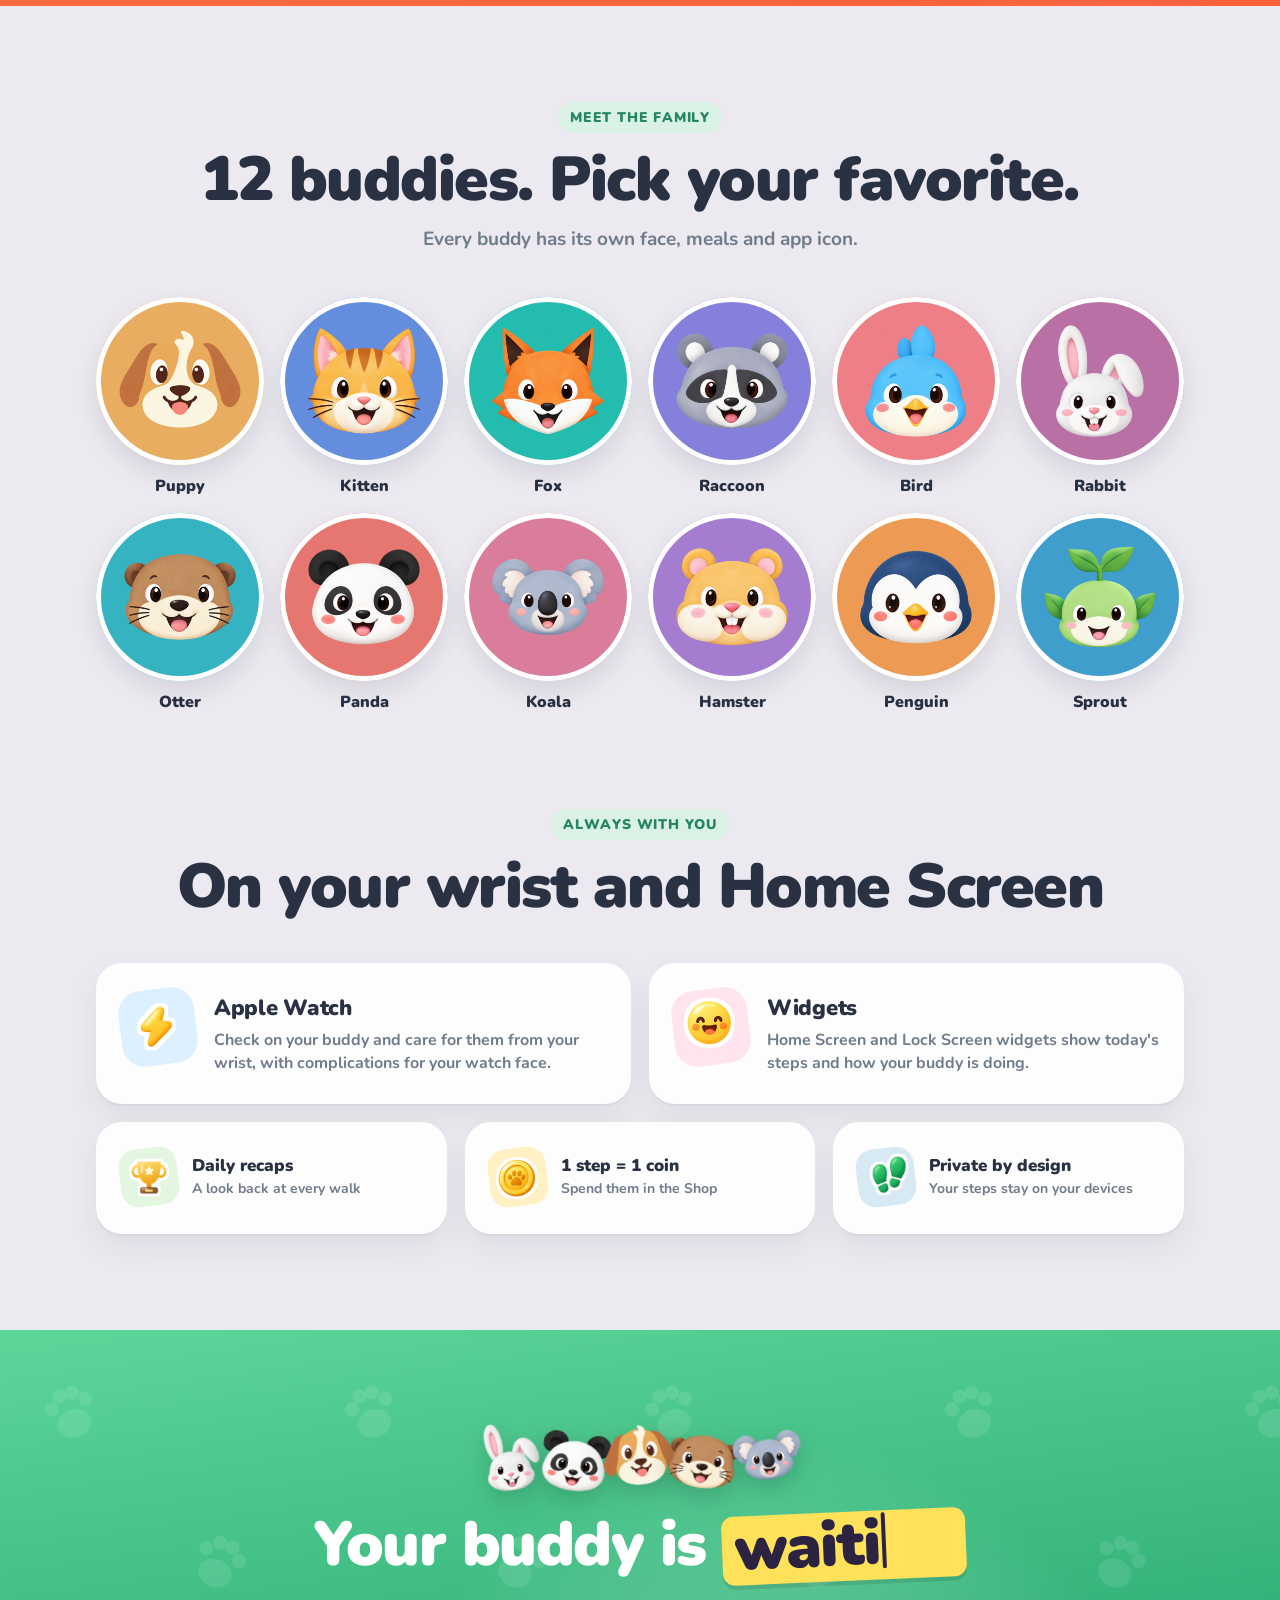
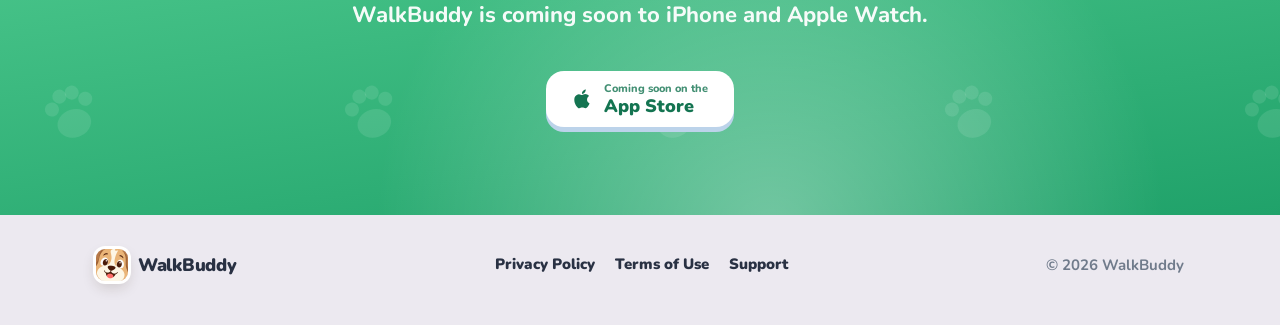
==== commit 29297af9: "Add files via upload" ====
--- a/index.html
+++ b/index.html
@@ -35,7 +35,9 @@
 }
 
 * { box-sizing: border-box; }
-html { scroll-behavior: smooth; }
+/* Nothing that pops or drifts past the edge may widen the page: on phones that made the whole page zoom out and back. */
+html { scroll-behavior: smooth; overflow-x: hidden; }
+@supports (overflow: clip) { html, body { overflow-x: clip; } }
 body { margin: 0; background: var(--paper); color: var(--text); font-family: Nunito, ui-rounded, system-ui, sans-serif; font-weight: 700; -webkit-font-smoothing: antialiased; overflow-x: hidden; }
 img { display: block; max-width: 100%; }
 a { color: inherit; }
@@ -86,13 +88,15 @@
 .copy .key { margin-top: 30px; }
 
 /* ---------- Phone ---------- */
-.stage { position: relative; justify-self: center; width: min(340px, 78vw); transition: transform .5s cubic-bezier(.2, .9, .3, 1.3); }
-/* Hover: like the how-it-works cards, the phone and its stickers tilt toward the pointer, lift, and the phone glows. */
-.stage:hover { transition: transform .18s ease-out; transform: perspective(1100px) translateY(-12px) rotateX(var(--tx, 0deg)) rotateY(var(--ty, 0deg)) scale(1.02); }
-.stage .phone { transition: box-shadow .5s ease; }
-.stage:hover .phone { box-shadow: 0 0 0 3px #EFEAE2, 0 0 0 4px rgba(0, 0, 0, .10), 0 48px 80px rgba(30, 20, 60, .34), 0 0 40px 6px rgba(255, 255, 255, .55), 0 0 110px 26px rgba(255, 255, 255, .35); animation: phone-glow 1.8s ease-in-out .5s infinite alternate; }
-@keyframes phone-glow { to { box-shadow: 0 0 0 3px #EFEAE2, 0 0 0 4px rgba(0, 0, 0, .10), 0 48px 80px rgba(30, 20, 60, .34), 0 0 54px 10px rgba(255, 255, 255, .7), 0 0 140px 40px rgba(255, 255, 255, .42); } }
-.phone { position: relative; background: #15161A; border-radius: 48px; padding: 9px; box-shadow: 0 0 0 3px #EFEAE2, 0 0 0 4px rgba(0, 0, 0, .10), 0 40px 70px rgba(30, 20, 60, .32), 0 14px 24px rgba(30, 20, 60, .18); transform: perspective(1000px) translate3d(0, var(--ty, 0px), 0) rotate(calc(var(--r, 0deg) + var(--rz, 0deg))) rotateX(var(--rx, 0deg)) rotateY(var(--ry, 0deg)); will-change: transform; }
+.stage { position: relative; justify-self: center; width: min(340px, 78vw); }
+/* Hover: the phone just grows a little; the stickers and heads around it stay put. */
+.stage .phone { transition: transform .3s ease-out; }
+.stage:hover .phone { --hs: 1.05; transition: transform .45s cubic-bezier(.22, 1, .36, 1); }
+/* Real depth: stacked frame layers behind the screen give the phone a metal edge that shows as it turns. */
+.phone { transform-style: preserve-3d; }
+.phone .edge { position: absolute; inset: 0; border-radius: 48px; background: linear-gradient(90deg, rgba(255, 255, 255, .45), rgba(255, 255, 255, 0) 30%, rgba(0, 0, 0, 0) 65%, rgba(0, 0, 0, .28)), var(--shade); box-shadow: 0 0 0 3px var(--shade); transform: translateZ(var(--z)); pointer-events: none; }
+.phone img { position: relative; }
+.phone { position: relative; background: #15161A; border-radius: 48px; padding: 9px; box-shadow: 0 0 0 3px #EFEAE2, 0 0 0 4px rgba(0, 0, 0, .10), 0 40px 70px rgba(30, 20, 60, .32), 0 14px 24px rgba(30, 20, 60, .18); transform: perspective(1000px) translate3d(0, var(--ty, 0px), 0) rotate(calc(var(--r, 0deg) + var(--rz, 0deg))) rotateX(var(--rx, 0deg)) rotateY(var(--ry, 0deg)) scale(var(--hs, 1)); will-change: transform; }
 .phone img { width: 100%; aspect-ratio: 1206 / 2622; object-fit: cover; border-radius: 40px; background: #EEE; }
 .head { position: absolute; z-index: 4; width: 120px; filter: drop-shadow(0 16px 20px rgba(40, 30, 70, .28)); animation: bob 6s ease-in-out infinite; transform: translate3d(0, var(--py, 0px), 0) rotate(var(--pr, 0deg)); will-change: transform; }
 
@@ -162,25 +166,6 @@
 .lift .badge { z-index: 3; }
 .lift .badge::before { transition: transform .45s cubic-bezier(.2, .9, .3, 1.5); }
 .lift:hover .badge::before { transform: rotate(2deg) scale(1.1); }
-.lift:hover .badge img { animation: hop .9s cubic-bezier(.3, .7, .4, 1) forwards, sticker-bob 1.6s ease-in-out .9s infinite alternate; }
-@keyframes hop {
-  0% { transform: none; }
-  25% { transform: translateY(-16px) rotate(-10deg) scale(1.15); }
-  45% { transform: translateY(0) scale(1.2, .86); }
-  65% { transform: translateY(-8px) rotate(8deg) scale(1.08); }
-  100% { transform: translateY(-4px) rotate(4deg) scale(1.12); }
-}
-@keyframes sticker-bob { from { transform: translateY(-4px) rotate(4deg) scale(1.12); } to { transform: translateY(-9px) rotate(-3deg) scale(1.14); } }
-/* Hover sparkles: fine dots and tiny stars in each card's colours drift out from the card's edge. */
-.spark { position: absolute; left: 0; top: 0; width: var(--z); height: var(--z); margin: calc(var(--z) / -2) 0 0 calc(var(--z) / -2); background: var(--c); border-radius: 50%; pointer-events: none; z-index: 1; animation: spark var(--d) cubic-bezier(.12, .75, .3, 1) forwards; }
-.spark.star { border-radius: 0; clip-path: polygon(50% 0, 62% 38%, 100% 50%, 62% 62%, 50% 100%, 38% 62%, 0 50%, 38% 38%); }
-.spark.ring { background: none; border: 2px solid var(--c); }
-@keyframes spark {
-  0% { opacity: 0; transform: translate(0, 0) scale(.2) rotate(0); }
-  12% { opacity: 1; }
-  70% { opacity: 1; }
-  100% { opacity: 0; transform: translate(var(--x), var(--y)) scale(.9) rotate(var(--r)); }
-}
 
 @media (max-width: 900px) {
   .band .wrap { grid-template-columns: 1fr; text-align: center; gap: 56px; padding-top: 72px; padding-bottom: 80px; }
@@ -191,6 +176,106 @@
   .buddies { grid-template-columns: repeat(4, 1fr); }
   .facts { grid-template-columns: 1fr; }
 }
+/* ---------- Play: a small, different reaction on everything you can point at ---------- */
+.fx { position: fixed; inset: 0; pointer-events: none; z-index: 50; overflow: hidden; }
+.pop { position: absolute; left: 0; top: 0; margin: calc(var(--z) / -2) 0 0 calc(var(--z) / -2); width: var(--z); height: var(--z); display: grid; place-items: center; font: 950 calc(var(--z) * .8)/1 Nunito, sans-serif; color: var(--c); animation: pop var(--d) cubic-bezier(.15, .7, .3, 1) forwards; }
+.pop.dot { background: var(--c); border-radius: 50%; }
+.pop.star { background: var(--c); clip-path: polygon(50% 0, 62% 38%, 100% 50%, 62% 62%, 50% 100%, 38% 62%, 0 50%, 38% 38%); }
+.pop.foot { background: var(--c); width: calc(var(--z) * .62); margin-left: calc(var(--z) * -.31); border-radius: 50% 50% 46% 46% / 62% 62% 38% 38%; }
+.pop.kibble { background: var(--c); border-radius: 45% 55% 50% 50%; box-shadow: inset -2px -2px 0 rgba(0, 0, 0, .18); }
+.pop.bolt { background: var(--c); clip-path: polygon(58% 0, 12% 56%, 44% 56%, 32% 100%, 88% 40%, 56% 40%, 72% 0); }
+.pop.confetti { background: var(--c); height: calc(var(--z) * .45); margin-top: calc(var(--z) * -.22); border-radius: 2px; }
+.pop.ring { border: 2px solid var(--c); border-radius: 50%; }
+.pop.leaf { background: var(--c); border-radius: 0 100% 0 100%; }
+.pop.text { width: auto; height: auto; margin: -.6em 0 0 -.8em; text-shadow: 0 2px 3px rgba(0, 0, 0, .12); }
+.burst { position: absolute; left: 0; top: 0; }
+.pop img { width: 100%; height: 100%; object-fit: contain; filter: drop-shadow(0 4px 6px rgba(40, 30, 70, .25)); }
+.pop.paw { background: var(--paw-one) center / contain no-repeat; animation: paw 1.5s ease-out forwards; rotate: var(--r); }
+.pop.paw.light { background-image: var(--paw-light); }
+/* The paw layer lies on the page, just above section backgrounds and below everything drawn on them. */
+.paws { position: absolute; left: 0; top: 0; width: 100%; z-index: 0; pointer-events: none; }
+.buddy .face, .cta-heads { position: relative; z-index: 1; }
+/* Cards sit a layer up; the hovered one drops a layer so its glow passes under its neighbours, not over them. */
+.lift { z-index: 2; }
+.lift:hover { z-index: 1; }
+@keyframes pop {
+  0% { opacity: 0; transform: translate(0, 0) scale(.3) rotate(0); }
+  14% { opacity: 1; }
+  72% { opacity: 1; }
+  100% { opacity: 0; transform: translate(var(--x), var(--y)) scale(1) rotate(var(--r)); }
+}
+@keyframes paw { 0% { opacity: 0; scale: .6; } 15% { opacity: 1; scale: 1; } 100% { opacity: 0; } }
+:root { --paw-one: url("data:image/svg+xml;utf8,<svg xmlns='http://www.w3.org/2000/svg' viewBox='-28 -28 56 56'><g fill='%23293143' fill-opacity='.16'><ellipse cx='0' cy='10' rx='13' ry='11'/><circle cx='-14' cy='-6' r='5.5'/><circle cx='-5' cy='-15' r='5.5'/><circle cx='6' cy='-15' r='5.5'/><circle cx='15' cy='-6' r='5.5'/></g></svg>"); --paw-light: url("data:image/svg+xml;utf8,<svg xmlns='http://www.w3.org/2000/svg' viewBox='-28 -28 56 56'><g fill='white' fill-opacity='.38'><ellipse cx='0' cy='10' rx='13' ry='11'/><circle cx='-14' cy='-6' r='5.5'/><circle cx='-5' cy='-15' r='5.5'/><circle cx='6' cy='-15' r='5.5'/><circle cx='15' cy='-6' r='5.5'/></g></svg>"); }
+
+/* Speech bubble: a tapped buddy says a little something of its own. */
+.say { position: absolute; left: 0; top: 0; translate: -50% -100%; padding: 7px 12px 8px; border-radius: 14px; background: #FFFDF8; color: var(--ink); font: 950 15px/1 Nunito, sans-serif; white-space: nowrap; box-shadow: 0 6px 16px rgba(41, 49, 67, .16); animation: say 1.4s cubic-bezier(.3, 1.4, .5, 1) forwards; }
+.say::after { content: ""; position: absolute; left: 50%; bottom: -6px; width: 12px; height: 12px; margin-left: -6px; background: inherit; border-radius: 2px; transform: rotate(45deg); }
+@keyframes say {
+  0% { opacity: 0; transform: translateY(8px) scale(.5) rotate(-6deg); }
+  18% { opacity: 1; transform: translateY(0) scale(1) rotate(-3deg); }
+  80% { opacity: 1; transform: translateY(-6px) scale(1) rotate(-3deg); }
+  100% { opacity: 0; transform: translateY(-14px) scale(.95) rotate(-3deg); }
+}
+/* Floating stickers lean in on hover and squish when tapped; coins flip. */
+.float .badge { cursor: pointer; transition: transform .45s cubic-bezier(.3, 1.6, .5, 1); }
+.float:hover .badge { transform: scale(1.12) rotate(-6deg); }
+
+/* Buddy heads beside the phones perk up, and squish with hearts when tapped. */
+.head { cursor: pointer; transition: scale .4s cubic-bezier(.3, 1.6, .5, 1); }
+.head:hover { scale: 1.12; }
+
+/* Highlight badges catch the light. */
+.mark { position: relative; }
+.mark::after { content: ""; position: absolute; inset: 0; border-radius: inherit; background: linear-gradient(100deg, transparent 38%, rgba(255, 255, 255, .7) 50%, transparent 62%) 130% 0 / 250% 100% no-repeat; pointer-events: none; }
+.mark:hover::after { background-position: -30% 0; transition: background-position .7s ease-in-out; }
+.mark:hover { animation: mark-wiggle .5s ease-in-out; }
+@keyframes mark-wiggle { 25% { transform: rotate(-5deg) scale(1.04); } 55% { transform: rotate(1deg) scale(1.04); } 80% { transform: rotate(-3.5deg); } }
+
+/* Eyebrow pills: the letters hop one after another like steps. */
+.eyebrow { cursor: default; }
+.eyebrow .lt { display: inline-block; white-space: pre; }
+.eyebrow:hover .lt { animation: lt-hop .45s cubic-bezier(.3, .7, .4, 1) calc(var(--i) * 28ms); }
+@keyframes lt-hop { 40% { transform: translateY(-6px) rotate(-6deg); color: var(--forest); } }
+
+/* App Store keys: pulled gently toward the pointer, with a light sweep and a hopping apple. */
+.key { position: relative; overflow: hidden; transform: translate(var(--mx, 0px), var(--my, 0px)); transition: transform .6s cubic-bezier(.22, 1, .36, 1), box-shadow .35s ease; }
+.key:hover { transform: translate(var(--mx, 0px), calc(var(--my, 0px) - 1px)); }
+.key:active { transform: translate(var(--mx, 0px), calc(var(--my, 0px) + 5px)); transition-duration: .08s; }
+.key::after { content: ""; position: absolute; inset: 0 auto 0 0; width: 45%; background: linear-gradient(100deg, transparent, rgba(255, 255, 255, .45), transparent); transform: translateX(-140%) skewX(-15deg); pointer-events: none; }
+.key:hover::after { transform: translateX(300%) skewX(-15deg); transition: transform .65s ease-in-out; }
+.key:hover svg { animation: apple-hop .9s ease-in-out; }
+@keyframes apple-hop { 40% { transform: translateY(-3px) rotate(-7deg); } 75% { transform: translateY(0) rotate(2deg); } }
+
+/* App icon: a happy spin. */
+.brand img { transition: transform .5s cubic-bezier(.3, 1.6, .5, 1); }
+.brand:hover img { transform: rotate(-12deg) scale(1.12); }
+
+/* Card numbers turn green and flip with the card. */
+.num { transition: transform .5s cubic-bezier(.3, 1.4, .5, 1), background .3s, color .3s; }
+.lift:hover .num { transform: rotateY(360deg) scale(1.1); background: var(--key); color: #fff; }
+
+/* Bands: the soft light and paw prints drift with the pointer. */
+.band { background-position: var(--bx, 0px) var(--by, 0px), 0 0; transition: background-position .8s ease-out; }
+.band::after { transform: translate(var(--sx, 0px), var(--sy, 0px)); transition: transform 1s ease-out; }
+
+
+/* Buddy picker: each face turns to watch the pointer and squashes softly when tapped. */
+.buddy { cursor: pointer; }
+.buddy .face { position: relative; }
+.buddy .face img { transform: translate(var(--lx, 0px), var(--ly, 0px)) rotate(var(--lr, 0deg)); transition: transform .45s cubic-bezier(.22, 1, .36, 1); }
+.buddy span { transition: color .25s, transform .35s cubic-bezier(.3, 1.6, .5, 1); }
+.buddy:hover span { color: var(--c-ink, var(--ink)); transform: translateY(-2px) scale(1.06); }
+
+/* CTA heads: the one you point at pops up, its neighbours lean away. */
+.cta-heads img { cursor: pointer; transition: transform .4s cubic-bezier(.3, 1.6, .5, 1); }
+.cta-heads:hover img:nth-child(odd) { transform: rotate(-12deg) translateX(-4px); }
+.cta-heads:hover img:nth-child(even) { transform: rotate(12deg) translate(4px, 6px); }
+.cta-heads img:hover:nth-child(n) { transform: translateY(-16px) scale(1.18) rotate(0); }
+
+/* Footer links draw an underline. */
+footer nav a { background: linear-gradient(currentColor, currentColor) 0 100% / 0 2px no-repeat; transition: background-size .3s ease, color .2s; padding-bottom: 2px; }
+footer nav a:hover { background-size: 100% 2px; }
+
 @media (max-width: 520px) {
   .buddies { grid-template-columns: repeat(3, 1fr); gap: 12px; }
   .head { width: 88px; }
@@ -198,10 +283,27 @@
   .float .badge { --s: 62px !important; }
   .brand span { display: none; }
 }
+/* Touch screens keep :hover after a tap, so hover-only growth would stick and then spring back: switch it off there. */
+@media (hover: none) {
+  .lift.in:hover { transform: none; animation: none; box-shadow: 0 2px 0 rgba(41, 49, 67, .05), 0 12px 30px rgba(41, 49, 67, .07); }
+  .lift:hover .badge::before { transform: rotate(-7deg); }
+  .lift:hover .num { transform: none; background: var(--paper); color: var(--muted); }
+  .stage:hover .phone { --hs: 1; }
+  .float:hover .badge { transform: none; }
+  .head:hover { scale: 1; }
+  .buddy:hover .face { transform: none; }
+  .buddy:hover > span { transform: none; color: var(--ink); }
+  .cta-heads:hover img:nth-child(odd), .cta-heads img:hover:nth-child(odd) { transform: rotate(-8deg); }
+  .cta-heads:hover img:nth-child(even), .cta-heads img:hover:nth-child(even) { transform: rotate(8deg) translateY(6px); }
+  .mark:hover { animation: none; }
+  .key:hover svg { animation: none; }
+}
 @media (prefers-reduced-motion: reduce) {
-  .float, .head, .stage:hover .phone, .lift:hover, .lift:hover .badge img { animation: none; }
+  .float, .head, .lift:hover { animation: none; }
   .reveal { opacity: 1; transform: none; transition: none; }
-  .stage:hover { transform: none; }
+  .stage:hover .phone { --hs: 1; }
+  .mark:hover, .eyebrow:hover .lt, .key:hover svg { animation: none; }
+  .band, .band::after { transition: none; }
   html { scroll-behavior: auto; }
 }
 </style>
@@ -245,20 +347,20 @@
     <h2 class="reveal">Your steps, their whole world</h2>
     <p class="lead">No workouts to plan. Just walk like you always do, and your buddy feels every step.</p>
     <div class="steps" style="text-align: left">
-      <div class="card lift reveal" data-sparks="#3CC37A #7CC6EE #FFC83D" style="--g1: rgba(60, 195, 122, .28); --g2: rgba(124, 198, 238, .30)">
+      <div class="card lift reveal" data-fx="walk" style="--g1: rgba(60, 195, 122, .28); --g2: rgba(124, 198, 238, .30)">
         <span class="num">1</span>
         <span class="badge" style="--s: 76px; --t: #D7EAF4"><img src="assets/icons/icon-steps.png" alt=""></span>
         <h3>Walk</h3>
         <p>Your steps come from Apple Health, iPhone or Apple Watch. Every walk counts automatically.</p>
       </div>
-      <div class="card lift reveal" data-sparks="#F08A6C #F5B46B #F6A5C0" style="--g1: rgba(240, 138, 108, .28); --g2: rgba(246, 165, 192, .30)">
+      <div class="card lift reveal" data-fx="feed" style="--g1: rgba(240, 138, 108, .28); --g2: rgba(246, 165, 192, .30)">
         <span class="num">2</span>
         <span class="badge" style="--s: 76px; --t: #F5DDCB"><img src="assets/icons/care-feed.png" alt=""></span>
         <h3>Care</h3>
         <p>Breakfast, baths and playtime unlock as you walk. Your buddy shows how they feel.</p>
         <p class="note">Care never uses coins</p>
       </div>
-      <div class="card lift reveal" data-sparks="#FFC83D #B28DF0 #6FD3E8" style="--g1: rgba(255, 200, 61, .32); --g2: rgba(178, 141, 240, .28)">
+      <div class="card lift reveal" data-fx="grow" style="--g1: rgba(255, 200, 61, .32); --g2: rgba(178, 141, 240, .28)">
         <span class="num">3</span>
         <span class="badge" style="--s: 76px; --t: #FFF0C9"><img src="assets/icons/icon-journey-brightest-star.png" alt=""></span>
         <h3>Grow</h3>
@@ -405,19 +507,19 @@
       <h2 class="reveal">On your wrist and Home Screen</h2>
     </div>
     <div class="duo">
-      <div class="card lift reveal" data-sparks="#7CC6EE #FFC83D #5AA9F0" style="--g1: rgba(124, 198, 238, .32); --g2: rgba(255, 200, 61, .26)">
+      <div class="card lift reveal" data-fx="watch" style="--g1: rgba(124, 198, 238, .32); --g2: rgba(255, 200, 61, .26)">
         <span class="badge" style="--s: 76px; --t: #DDF0FF"><img src="assets/icons/icon-energy.png" alt=""></span>
         <div><h3>Apple Watch</h3><p>Check on your buddy and care for them from your wrist, with complications for your watch face.</p></div>
       </div>
-      <div class="card lift reveal" data-sparks="#F6A5C0 #FFC83D #F08A6C" style="--g1: rgba(246, 165, 192, .32); --g2: rgba(255, 200, 61, .26)">
+      <div class="card lift reveal" data-fx="mood" style="--g1: rgba(246, 165, 192, .32); --g2: rgba(255, 200, 61, .26)">
         <span class="badge" style="--s: 76px; --t: #FFE3EE"><img src="assets/icons/icon-mood.png" alt=""></span>
         <div><h3>Widgets</h3><p>Home Screen and Lock Screen widgets show today's steps and how your buddy is doing.</p></div>
       </div>
     </div>
     <div class="facts">
-      <div class="card lift fact reveal" data-sparks="#3CC37A #FFC83D #8FD88A" style="--g1: rgba(60, 195, 122, .28); --g2: rgba(255, 200, 61, .26)"><span class="badge" style="--s: 58px; --t: #E3F6E0"><img src="assets/icons/icon-trophy.png" alt=""></span><div><b>Daily recaps</b><span>A look back at every walk</span></div></div>
-      <div class="card lift fact reveal" data-sparks="#FFC83D #F5B46B #FFE07A" style="--g1: rgba(255, 200, 61, .34); --g2: rgba(245, 180, 107, .26)"><span class="badge" style="--s: 58px; --t: #FFF1C4"><img src="assets/icons/icon-coin.png" alt=""></span><div><b>1 step = 1 coin</b><span>Spend them in the Shop</span></div></div>
-      <div class="card lift fact reveal" data-sparks="#3CC37A #7CC6EE #B28DF0" style="--g1: rgba(124, 198, 238, .30); --g2: rgba(60, 195, 122, .24)"><span class="badge" style="--s: 58px; --t: #D7EAF4"><img src="assets/icons/icon-steps.png" alt=""></span><div><b>Private by design</b><span>Your steps stay on your devices</span></div></div>
+      <div class="card lift fact reveal" data-fx="trophy" style="--g1: rgba(60, 195, 122, .28); --g2: rgba(255, 200, 61, .26)"><span class="badge" style="--s: 58px; --t: #E3F6E0"><img src="assets/icons/icon-trophy.png" alt=""></span><div><b>Daily recaps</b><span>A look back at every walk</span></div></div>
+      <div class="card lift fact reveal" data-fx="coin" style="--g1: rgba(255, 200, 61, .34); --g2: rgba(245, 180, 107, .26)"><span class="badge" style="--s: 58px; --t: #FFF1C4"><img src="assets/icons/icon-coin.png" alt=""></span><div><b>1 step = 1 coin</b><span>Spend them in the Shop</span></div></div>
+      <div class="card lift fact reveal" data-fx="private" style="--g1: rgba(124, 198, 238, .30); --g2: rgba(60, 195, 122, .24)"><span class="badge" style="--s: 58px; --t: #D7EAF4"><img src="assets/icons/icon-steps.png" alt=""></span><div><b>Private by design</b><span>Your steps stay on your devices</span></div></div>
     </div>
   </div>
 </section>
@@ -459,16 +561,57 @@
 
 // Scroll parallax: each phone tilts and drifts as it passes, its stickers and buddies float at their own depths.
 var stages = [].slice.call(document.querySelectorAll(".stage"));
+var EDGE_LAYERS = 24;
 var still = window.matchMedia("(prefers-reduced-motion: reduce)");
 stages.forEach(function (stage, i) {
   stage.dir = stage.closest(".flip") ? -1 : 1;
   stage.phone = stage.querySelector(".phone");
+  // Frame layers behind the screen, so the phone has a real edge when it turns.
+  stage.edges = [];
+  // Many thin layers so the side reads as one solid band; each is a little darker toward the back, like a lit metal frame.
+  for (var k = 1; k <= EDGE_LAYERS; k++) {
+    var edge = document.createElement("span");
+    var t = k / EDGE_LAYERS;
+    edge.className = "edge";
+    edge.style.setProperty("--shade", "rgb(" + [232 - 92 * t, 226 - 92 * t, 216 - 90 * t].map(Math.round).join(", ") + ")");
+    edge.setAttribute("aria-hidden", "true");
+    stage.phone.insertBefore(edge, stage.phone.firstChild);
+    stage.edges.push({ el: edge, k: k });
+  }
   stage.bits = [].slice.call(stage.querySelectorAll(".float, .head")).map(function (el, j) {
     // Alternate near and far layers so neighbours move against each other.
     return { el: el, depth: [1.25, -0.7, 0.95, -1.1, 0.6][(j + i) % 5] };
   });
 });
 var ticking = false;
+// A chunky, toy-like depth: about an eighth of the phone's width.
+function sizeEdges() {
+  stages.forEach(function (stage) {
+    var depth = stage.phone.offsetWidth * .13;
+    stage.edges.forEach(function (e) { e.el.style.setProperty("--z", (-depth * e.k / EDGE_LAYERS).toFixed(2) + "px"); });
+  });
+}
+sizeEdges();
+window.addEventListener("resize", sizeEdges);
+// Stickers and heads glide toward their scroll position instead of jumping with every scroll step.
+var gliding = false;
+function glide() {
+  var moving = false;
+  stages.forEach(function (stage) {
+    stage.bits.forEach(function (b) {
+      if (b.ty === undefined) return;
+      if (b.cy === undefined) { b.cy = b.ty; b.cr = b.tr; }
+      b.cy += (b.ty - b.cy) * .12;
+      b.cr += (b.tr - b.cr) * .12;
+      if (Math.abs(b.ty - b.cy) > .1 || Math.abs(b.tr - b.cr) > .02) moving = true;
+      else { b.cy = b.ty; b.cr = b.tr; }
+      b.el.style.setProperty("--py", b.cy.toFixed(2) + "px");
+      b.el.style.setProperty("--pr", b.cr.toFixed(3) + "deg");
+    });
+  });
+  gliding = moving;
+  if (moving) requestAnimationFrame(glide);
+}
 function parallax() {
   ticking = false;
   var vh = window.innerHeight;
@@ -484,50 +627,49 @@
     s.setProperty("--rz", (p * 6 * stage.dir).toFixed(2) + "deg");
     s.setProperty("--ty", (-p * 40).toFixed(1) + "px");
     stage.bits.forEach(function (b) {
-      b.el.style.setProperty("--py", (-p * 110 * b.depth).toFixed(1) + "px");
-      b.el.style.setProperty("--pr", (p * 10 * b.depth).toFixed(2) + "deg");
+      b.ty = -p * 110 * b.depth;
+      b.tr = p * 10 * b.depth;
     });
   });
+  if (!gliding) { gliding = true; requestAnimationFrame(glide); }
 }
 function requestParallax() { if (!ticking) { ticking = true; requestAnimationFrame(parallax); } }
 window.addEventListener("scroll", requestParallax, { passive: true });
 window.addEventListener("resize", requestParallax);
 parallax();
 
-// Card sparkles: fine dust bursts from all around the card's edge on hover, keeps drifting while the pointer stays, and the card tilts toward it.
-[].slice.call(document.querySelectorAll("[data-sparks]")).forEach(function (card) {
-  var colors = card.dataset.sparks.split(" ");
-    var timer = null;
-  function spark() {
-    var w = card.offsetWidth, h = card.offsetHeight;
-    var el = document.createElement("span");
-    var kind = Math.random();
-    el.className = "spark" + (kind < .3 ? " star" : "");
-    // Start on a random point of the card's edge and drift outward from it, like fine dust around the glow.
-    var edge = Math.random() * 2 * (w + h), x, y, nx, ny;
-    if (edge < w) { x = edge; y = 0; nx = 0; ny = -1; }
-    else if (edge < w + h) { x = w; y = edge - w; nx = 1; ny = 0; }
-    else if (edge < 2 * w + h) { x = edge - w - h; y = h; nx = 0; ny = 1; }
-    else { x = 0; y = edge - 2 * w - h; nx = -1; ny = 0; }
-    var dist = 14 + Math.random() * 30, drift = (Math.random() - .5) * 30;
-    var size = kind < .3 ? 6 + Math.random() * 4 : 2 + Math.random() * 3;
-    el.style.left = x + "px";
-    el.style.top = y + "px";
-    el.style.setProperty("--x", (nx * dist + ny * drift).toFixed(1) + "px");
-    el.style.setProperty("--y", (ny * dist + nx * drift - 10).toFixed(1) + "px");
-    el.style.setProperty("--r", ((Math.random() - .5) * 180).toFixed(0) + "deg");
-    el.style.setProperty("--z", size.toFixed(1) + "px");
-    el.style.setProperty("--c", colors[Math.floor(Math.random() * colors.length)]);
-    el.style.setProperty("--d", (900 + Math.random() * 900).toFixed(0) + "ms");
-    el.addEventListener("animationend", function () { el.remove(); });
-    card.appendChild(el);
-  }
-  function burst(n) { for (var i = 0; i < n; i++) spark(); }
+// Card reactions: each card's sticker does something of its own and throws its own kind of particles.
+// Hover plays it and keeps a gentle repeat going; a tap on touch plays it once. The card still tilts toward a mouse.
+var HEART = { text: "\u2665" };
+var CARD_FX = {
+  walk: { ms: 700, frames: [{ translate: "0 0", rotate: "0deg" }, { translate: "-3px -6px", rotate: "-14deg" }, { translate: "0 0", rotate: "0deg" }, { translate: "3px -6px", rotate: "14deg" }, { translate: "0 0", rotate: "0deg" }],
+    first: { n: 6, kinds: ["foot"], colors: ["#3CC37A", "#20A26A", "#8FD88A"], size: [9, 13], dist: 70, spread: 1.4, spin: 25 }, more: 2 },
+  feed: { ms: 600, frames: [{ rotate: "0deg", scale: "1" }, { rotate: "-9deg", scale: "1.08 .92" }, { rotate: "8deg", scale: ".95 1.06" }, { rotate: "-5deg", scale: "1" }, { rotate: "0deg", scale: "1" }],
+    first: { n: 10, kinds: ["kibble", "kibble", "kibble", HEART], colors: ["#8B5A2B", "#A86B35", "#C98B4B", "#FF6F91"], size: [7, 11], dist: 70, rise: 10, spread: 1.6, spin: 200 }, more: 3 },
+  grow: { ms: 900, frames: [{ rotate: "0deg", scale: "1" }, { rotate: "200deg", scale: "1.25" }, { rotate: "360deg", scale: "1" }],
+    first: { n: 12, kinds: ["star", "star", "ring"], colors: ["#B28DF0", "#6FD3E8", "#FFC83D"], size: [8, 15], dist: 85, spread: 3.6, spin: 180 }, more: 3 },
+  watch: { ms: 380, frames: [{ translate: "0 0", scale: "1" }, { translate: "-3px 0", scale: "1.15" }, { translate: "3px -1px", scale: "1.15" }, { translate: "-2px 1px", scale: "1.1" }, { translate: "0 0", scale: "1" }],
+    first: { n: 10, kinds: ["bolt", "bolt", "dot"], colors: ["#FFC83D", "#FFB020", "#7CC6EE"], size: [9, 15], dist: 80, spread: 6.28, spin: 40 }, more: 3 },
+  mood: { ms: 650, frames: [{ translate: "0 0", rotate: "0deg" }, { translate: "0 -8px", rotate: "-10deg" }, { translate: "0 0", rotate: "8deg" }, { translate: "0 -4px", rotate: "-5deg" }, { translate: "0 0", rotate: "0deg" }],
+    first: { n: 6, kinds: [HEART], colors: ["#FF6F91", "#FF8FAB", "#F6A5C0"], size: [16, 24], dist: 75, rise: 10, spread: 1.4, spin: 25 }, more: 2 },
+  trophy: { ms: 800, frames: [{ translate: "0 0", rotate: "0deg", scale: "1" }, { translate: "0 -9px", rotate: "-8deg", scale: "1.15" }, { translate: "0 -9px", rotate: "8deg", scale: "1.15" }, { translate: "0 0", rotate: "0deg", scale: "1" }],
+    first: { n: 16, kinds: ["confetti"], colors: ["#FF6F91", "#FFC83D", "#3CC37A", "#7CC6EE", "#B28DF0"], size: [8, 12], dist: 95, spread: 2.6, spin: 540 }, more: 4 },
+  coin: { ms: 800, frames: [{ transform: "rotateY(0deg)" }, { transform: "rotateY(720deg)" }],
+    first: { n: 8, kinds: ["dot", "star"], colors: ["#FFC83D", "#FFE07A", "#fff"], size: [5, 11], dist: 60 }, plus: true, more: 2 },
+  private: { ms: 900, frames: [{ translate: "0 0" }, { translate: "-4px -2px" }, { translate: "0 0" }, { translate: "4px -2px" }, { translate: "0 0" }],
+    first: { n: 5, kinds: ["foot"], colors: ["#3CC37A", "#8FD88A"], size: [7, 10], dist: 50, spread: 1.2, spin: 20 }, more: 2 }
+};
+[].slice.call(document.querySelectorAll("[data-fx]")).forEach(function (card) {
+  var fxSpec = CARD_FX[card.dataset.fx];
+  var badge = card.querySelector(".badge");
+  var timer = null;
+  function play(first) { playFx(fxSpec, badge, first); }
   card.addEventListener("pointerenter", function (e) {
-    if (still.matches) return;
-    burst(40);
-    if (e.pointerType === "mouse" && !timer) timer = setInterval(function () { burst(4); }, 90);
-  });
+    if (e.pointerType !== "mouse") return;
+    play(true);
+    if (!timer) timer = setInterval(function () { play(false); }, fxSpec.ms + 350);
+  });
+  card.addEventListener("click", function (e) { if (e.pointerType && e.pointerType !== "mouse") play(true); });
   card.addEventListener("pointermove", function (e) {
     if (still.matches || e.pointerType !== "mouse") return;
     var c = card.getBoundingClientRect();
@@ -536,25 +678,356 @@
   });
   card.addEventListener("pointerleave", function () {
     clearInterval(timer); timer = null;
-    // The dust leaves with the pointer: whatever is still in the air fades out fast.
-    [].slice.call(card.querySelectorAll(".spark")).forEach(function (el) {
-      var fade = el.animate([{ opacity: getComputedStyle(el).opacity }, { opacity: 0 }], { duration: 220, easing: "ease-out", fill: "forwards" });
-      fade.onfinish = function () { el.remove(); };
+    card.style.removeProperty("--tx"); card.style.removeProperty("--ty");
+  });
+});
+
+// ---------- Play: little reactions everywhere ----------
+var fx = document.createElement("div");
+fx.className = "fx";
+fx.setAttribute("aria-hidden", "true");
+document.body.appendChild(fx);
+function rand(a, b) { return a + Math.random() * (b - a); }
+function pick(list) { return list[Math.floor(Math.random() * list.length)]; }
+// Throws a handful of pieces from a screen point: dots, stars, text like hearts or "+1", or little images.
+// Particles live in a layer pinned to the thing that threw them, so they move with it when the page scrolls.
+var bursts = [];
+// Pin to the buddy's steady holder (its card, row or phone stage), not the buddy itself: the buddy's own
+// squash and head wiggle would otherwise shake the hearts and bubbles with it.
+function steady(el) { return el.closest && el.closest(".buddy, .cta-heads, .stage") || el; }
+function pinTo(anchor, hold) {
+  anchor = steady(anchor);
+  var r = anchor.getBoundingClientRect();
+  var box = document.createElement("span");
+  box.className = "burst";
+  fx.appendChild(box);
+  bursts.push({ box: box, anchor: anchor, x: r.left, y: r.top, hold: !!hold });
+  if (bursts.length === 1) requestAnimationFrame(follow);
+  return box;
+}
+function follow() {
+  bursts = bursts.filter(function (b) {
+    if (!b.hold && !b.box.childElementCount) { b.box.remove(); return false; }
+    var r = b.anchor.getBoundingClientRect();
+    b.box.style.transform = "translate(" + (r.left - b.x) + "px, " + (r.top - b.y) + "px)";
+    return true;
+  });
+  if (bursts.length) requestAnimationFrame(follow);
+}
+function release(box) { bursts.forEach(function (b) { if (b.box === box) b.hold = false; }); }
+function puff(x, y, o, layer) {
+  if (still.matches) return;
+  for (var i = 0; i < o.n; i++) {
+    var el = document.createElement("span");
+    var kind = o.kinds ? pick(o.kinds) : "dot";
+    el.className = "pop " + (kind.img ? "" : kind.text ? "text" : kind);
+    if (kind.img) { var im = new Image(); im.src = kind.img; el.appendChild(im); }
+    if (kind.text) el.textContent = kind.text;
+    var a = -Math.PI / 2 + rand(-.5, .5) * (o.spread || 2.2);
+    var d = (o.dist || 80) * rand(.55, 1.15);
+    el.style.left = x + "px";
+    el.style.top = y + "px";
+    el.style.setProperty("--x", (Math.cos(a) * d).toFixed(1) + "px");
+    el.style.setProperty("--y", (Math.sin(a) * d - (o.rise || 0)).toFixed(1) + "px");
+    el.style.setProperty("--r", rand(-1, 1) * (o.spin || 120) + "deg");
+    el.style.setProperty("--z", (kind.size || rand(o.size[0], o.size[1])).toFixed(1) + "px");
+    el.style.setProperty("--c", pick(o.colors || ["#FFC83D"]));
+    el.style.setProperty("--d", rand(700, 1100).toFixed(0) + "ms");
+    el.addEventListener("animationend", function () { this.remove(); });
+    (layer || fx).appendChild(el);
+  }
+}
+function center(el) { var r = el.getBoundingClientRect(); return [r.left + r.width / 2, r.top + r.height / 2]; }
+// Tap animations are added on top of whatever the buddy is already doing (hover growth, floating, its tilt),
+// so nothing snaps back to a starting pose, and quick repeat taps simply stack.
+var ON_TOP = { composite: "add" };
+function squish(el, soft) {
+  if (still.matches || !el.animate) return;
+  var k = soft ? [["1", "1.07 .93", ".97 1.03", "1"], 450] : [["1", "1.22 .82", ".88 1.14", "1.06 .96", "1"], 600];
+  el.animate(k[0].map(function (v) { return { scale: v }; }), Object.assign({ duration: k[1], easing: "ease-out" }, ON_TOP));
+}
+var COIN = "assets/icons/icon-coin.png";
+var heartColors = ["#FF6F91", "#FF8FAB", "#F6A5C0", "#FF5C8A"];
+// Hearts pop out one after another, tak tak tak, swaying left and right as they rise.
+function heartTrail(x, y, anchor) {
+  if (still.matches) return;
+  var box = pinTo(anchor, true);
+  for (var i = 0; i < 6; i++) (function (i) {
+    setTimeout(function () {
+      puff(x + (i % 2 ? 1 : -1) * rand(4, 16), y, { n: 1, kinds: [{ text: "\u2665" }], colors: heartColors, size: [22, 32], dist: 80 + i * 10, rise: 10, spread: .6, spin: 25 }, box);
+      if (i === 5) release(box);
+    }, i * 105);
+  })(i);
+}
+
+// Floating stickers: a tap plays a reaction that fits the sticker, with its own particles (like the cards).
+var STICKER_FX = {
+  "icon-coin": CARD_FX.coin, "care-feed": CARD_FX.feed, "care-feed-fox": CARD_FX.feed, "icon-journey-brightest-star": CARD_FX.grow,
+  "icon-health": { ms: 700, frames: [{ scale: "1" }, { scale: "1.25" }, { scale: ".95" }, { scale: "1.18" }, { scale: "1" }],
+    first: { n: 6, kinds: [HEART], colors: ["#FF5C8A", "#FF8FAB", "#F6A5C0"], size: [16, 24], dist: 75, rise: 10, spread: 1.6, spin: 25 } },
+  "care-wash": { ms: 700, frames: [{ rotate: "0deg" }, { rotate: "-10deg" }, { rotate: "10deg" }, { rotate: "-6deg" }, { rotate: "0deg" }],
+    first: { n: 10, kinds: ["ring", "ring", "dot"], colors: ["#7CC6EE", "#BFE6FA", "#ffffff"], size: [7, 16], dist: 90, rise: 20, spread: 1.8, spin: 0 } },
+  "care-play": { ms: 650, frames: [{ translate: "0 0", scale: "1" }, { translate: "0 -14px", scale: "1" }, { translate: "0 0", scale: "1.15 .85" }, { translate: "0 -5px", scale: "1" }, { translate: "0 0", scale: "1" }],
+    first: { n: 9, kinds: ["dot", "star"], colors: ["#FF6F91", "#FFC83D", "#3CC37A", "#7CC6EE"], size: [6, 11], dist: 70, spread: 2.8 } },
+  "care-bedtime": { ms: 1100, frames: [{ rotate: "0deg" }, { rotate: "-8deg" }, { rotate: "6deg" }, { rotate: "0deg" }],
+    first: { n: 3, kinds: [{ text: "z" }, { text: "Z" }], colors: ["#8A74C8", "#B28DF0"], size: [16, 24], dist: 70, rise: 10, spread: .9, spin: 20 } },
+  "icon-rest-day": { ms: 1100, frames: [{ rotate: "0deg" }, { rotate: "-8deg" }, { rotate: "6deg" }, { rotate: "0deg" }],
+    first: { n: 3, kinds: [{ text: "z" }, { text: "Z" }], colors: ["#8A74C8", "#B28DF0"], size: [16, 24], dist: 70, rise: 10, spread: .9, spin: 20 } },
+  "icon-achievement-treasures-10": { ms: 800, frames: [{ rotate: "0deg", scale: "1" }, { rotate: "-12deg", scale: "1.18" }, { rotate: "10deg", scale: "1.18" }, { rotate: "0deg", scale: "1" }],
+    first: { n: 10, kinds: ["star", "star", "dot"], colors: ["#FFC83D", "#FFE07A", "#ffffff"], size: [7, 14], dist: 80, spread: 3.2 } },
+  "icon-achievement-streak-7": { ms: 700, frames: [{ scale: "1" }, { scale: ".95 1.12" }, { scale: "1.05 .96" }, { scale: ".97 1.08" }, { scale: "1" }],
+    first: { n: 8, kinds: ["dot"], colors: ["#FFB020", "#FF7A3D", "#FFE07A"], size: [4, 8], dist: 80, rise: 25, spread: 1, spin: 0 } },
+  "icon-streak": { ms: 700, frames: [{ scale: "1" }, { scale: ".94 1.15" }, { scale: "1.06 .95" }, { scale: ".96 1.1" }, { scale: "1" }],
+    first: { n: 10, kinds: ["dot"], colors: ["#FFB020", "#FF7A3D", "#FF5C3A", "#FFE07A"], size: [4, 9], dist: 90, rise: 30, spread: 1, spin: 0 } },
+  "icon-world-map": { ms: 800, frames: [{ rotate: "0deg", scale: "1" }, { rotate: "-6deg", scale: "1.12 .94" }, { rotate: "5deg", scale: "1.1" }, { rotate: "0deg", scale: "1" }],
+    first: { n: 6, kinds: ["foot"], colors: ["#3CC37A", "#20A26A"], size: [8, 11], dist: 70, spread: 2.2, spin: 60 } },
+  "icon-journey-butterfly": { ms: 900, frames: [{ scale: "1", translate: "0 0" }, { scale: ".55 1", translate: "0 -5px" }, { scale: "1", translate: "0 -8px" }, { scale: ".55 1", translate: "0 -5px" }, { scale: "1", translate: "0 0" }],
+    first: { n: 8, kinds: ["dot", "star", HEART], colors: ["#F6A5C0", "#B28DF0", "#7CC6EE"], size: [6, 13], dist: 80, rise: 10, spread: 2.4 } },
+  "flat-shop-decor-hanging-plant": { ms: 1100, frames: [{ rotate: "0deg" }, { rotate: "9deg" }, { rotate: "-7deg" }, { rotate: "4deg" }, { rotate: "0deg" }],
+    first: { n: 6, kinds: ["leaf"], colors: ["#3CC37A", "#8FD88A", "#20A26A"], size: [8, 12], dist: 80, rise: -40, spread: 2.2, spin: 240 } },
+  "accessory-wizard": { ms: 800, frames: [{ rotate: "0deg" }, { rotate: "-15deg" }, { rotate: "360deg" }],
+    first: { n: 12, kinds: ["star", "star", "dot"], colors: ["#B28DF0", "#8A74C8", "#FFE07A"], size: [7, 14], dist: 85, spread: 6.28, spin: 200 } },
+  "flat-shop-decor-mushroom-lamp": { ms: 900, frames: [{ scale: "1" }, { scale: "1.15" }, { scale: "1" }],
+    first: { n: 8, kinds: ["dot"], colors: ["#FFE07A", "#FFF3B0", "#FFC83D"], size: [4, 8], dist: 70, rise: 20, spread: 2, spin: 0 } },
+  "accessory-crown": { ms: 700, frames: [{ translate: "0 0", rotate: "0deg" }, { translate: "0 -12px", rotate: "-10deg" }, { translate: "0 0", rotate: "6deg" }, { translate: "0 0", rotate: "0deg" }],
+    first: { n: 10, kinds: ["star", "dot"], colors: ["#FFC83D", "#FFE07A", "#ffffff"], size: [6, 13], dist: 75, spread: 3 } }
+};
+function playFx(spec, badge, first) {
+  if (still.matches || !spec) return;
+  var art = badge.querySelector("img");
+  if (art.animate) art.animate(spec.frames, Object.assign({ duration: spec.ms, easing: "ease-in-out" }, ON_TOP));
+  var c = center(badge), box = pinTo(badge);
+  var burst = Object.assign({}, spec.first);
+  if (!first) burst.n = spec.more || 2;
+  puff(c[0], c[1], burst, box);
+  if (first && spec.plus) puff(c[0], c[1], { n: 1, kinds: [{ text: "+1" }], colors: ["#FFB020"], size: [24, 24], dist: 60, spread: .2, spin: 0 }, box);
+}
+[].slice.call(document.querySelectorAll(".float .badge")).forEach(function (badge) {
+  var name = badge.querySelector("img").getAttribute("src").replace("assets/icons/", "").replace(".png", "");
+  badge.addEventListener("click", function () { playFx(STICKER_FX[name], badge, true); });
+});
+
+// Heads beside the phones: tap for a squish and hearts. The goal chest shakes and spills coins.
+[].slice.call(document.querySelectorAll(".head")).forEach(function (head) {
+  var chest = /goal-chest/.test(head.getAttribute("src"));
+  head.addEventListener("click", function () {
+    var c = center(head);
+    if (chest) {
+      if (!still.matches && head.animate) head.animate([{ translate: "0 0" }, { translate: "-6px 0" }, { translate: "6px -4px" }, { translate: "-4px 0" }, { translate: "3px -2px" }, { translate: "0 0" }], Object.assign({ duration: 450 }, ON_TOP));
+      setTimeout(function () { puff(c[0], c[1] - 20, { n: 10, kinds: [{ img: COIN, size: 30 }, { img: COIN, size: 22 }, "star"], colors: ["#FFC83D", "#fff"], size: [8, 12], dist: 150, rise: 30, spread: 1.7, spin: 300 }, pinTo(head)); }, 300);
+    } else {
+      squish(head);
+      heartTrail(c[0], c[1] - 30, head);
+    }
+  });
+});
+document.querySelectorAll(".cta-heads img").forEach(function (head) {
+  head.addEventListener("click", function () { var c = center(head); squish(head); heartTrail(c[0], c[1] - 20, head); });
+});
+
+// Buddy picker: while the section is on screen, every buddy turns to watch the pointer; a tap gives a soft squash and hearts.
+[].slice.call(document.querySelectorAll(".buddy")).forEach(function (buddy) {
+  var face = buddy.querySelector(".face");
+  buddy.style.setProperty("--c-ink", face.style.getPropertyValue("--c"));
+  buddy.addEventListener("click", function () { var c = center(face); squish(face, true); heartTrail(c[0], c[1] - 30, face); });
+});
+var buddyGrid = document.querySelector(".buddies");
+if (buddyGrid) {
+  document.addEventListener("pointermove", function (e) {
+    if (still.matches || e.pointerType !== "mouse") return;
+    var g = buddyGrid.getBoundingClientRect();
+    if (g.bottom < 0 || g.top > window.innerHeight) return;
+    buddyGrid.querySelectorAll(".face").forEach(function (face) {
+      var c = center(face), dx = e.clientX - c[0], dy = e.clientY - c[1], len = Math.max(1, Math.hypot(dx, dy));
+      var k = Math.min(1, len / 220);
+      var img = face.querySelector("img");
+      img.style.setProperty("--lx", (dx / len * k * 11).toFixed(1) + "px");
+      img.style.setProperty("--ly", (dy / len * k * 9).toFixed(1) + "px");
+      img.style.setProperty("--lr", (dx / len * k * 9).toFixed(1) + "deg");
     });
-    card.style.removeProperty("--tx"); card.style.removeProperty("--ty");
-  });
-});
-
-// Phone tilt: each phone leans toward the pointer while hovered.
-stages.forEach(function (stage) {
-  stage.addEventListener("pointermove", function (e) {
+  });
+}
+
+// Eyebrow pills: split into letters so they can hop in turn.
+[].slice.call(document.querySelectorAll(".eyebrow")).forEach(function (pill) {
+  var text = pill.textContent;
+  pill.setAttribute("aria-label", text);
+  pill.textContent = "";
+  text.split("").forEach(function (ch, i) {
+    var lt = document.createElement("span");
+    lt.className = "lt";
+    lt.textContent = ch;
+    lt.setAttribute("aria-hidden", "true");
+    lt.style.setProperty("--i", i);
+    pill.appendChild(lt);
+  });
+});
+
+// App Store keys lean toward the pointer, like a magnet.
+[].slice.call(document.querySelectorAll(".key")).forEach(function (key) {
+  key.addEventListener("pointermove", function (e) {
     if (still.matches || e.pointerType !== "mouse") return;
-    var c = stage.getBoundingClientRect();
-    stage.style.setProperty("--tx", (((e.clientY - c.top) / c.height - .5) * -10).toFixed(2) + "deg");
-    stage.style.setProperty("--ty", (((e.clientX - c.left) / c.width - .5) * 14).toFixed(2) + "deg");
-  });
-  stage.addEventListener("pointerleave", function () { stage.style.removeProperty("--tx"); stage.style.removeProperty("--ty"); });
-});
+    var c = center(key);
+    key.style.setProperty("--mx", ((e.clientX - c[0]) * .18).toFixed(1) + "px");
+    key.style.setProperty("--my", ((e.clientY - c[1]) * .25).toFixed(1) + "px");
+  });
+  key.addEventListener("pointerleave", function () { key.style.removeProperty("--mx"); key.style.removeProperty("--my"); });
+});
+
+// Bands: the glow and paw prints drift after the pointer.
+[].slice.call(document.querySelectorAll(".band")).forEach(function (band) {
+  band.addEventListener("pointermove", function (e) {
+    if (still.matches || e.pointerType !== "mouse") return;
+    var r = band.getBoundingClientRect(), dx = e.clientX - r.left - r.width / 2, dy = e.clientY - r.top - r.height / 2;
+    band.style.setProperty("--sx", (dx * .3).toFixed(0) + "px");
+    band.style.setProperty("--sy", (dy * .3).toFixed(0) + "px");
+    band.style.setProperty("--bx", (dx * -.04).toFixed(1) + "px");
+    band.style.setProperty("--by", (dy * -.04).toFixed(1) + "px");
+  });
+});
+
+// Everywhere: the pointer leaves a trail of faint paw prints, left, right, left; white over the coloured bands.
+// They sit on the page itself, under the buddies, circles, stickers, cards and phones.
+var lastPaw = null, pawSide = 1, pawLayer = null;
+document.addEventListener("pointermove", function (e) {
+  if (still.matches || e.pointerType !== "mouse") return;
+  if (!lastPaw) { lastPaw = [e.clientX, e.clientY]; return; }
+  var dx = e.clientX - lastPaw[0], dy = e.clientY - lastPaw[1], len = Math.hypot(dx, dy);
+  if (len < 70) return;
+  pawSide = -pawSide;
+  var nx = -dy / len, ny = dx / len;
+  var px = e.clientX + nx * 9 * pawSide, py = e.clientY + ny * 9 * pawSide;
+  lastPaw = [e.clientX, e.clientY];
+  var el = document.createElement("span");
+  el.className = "pop paw" + (e.target.closest && e.target.closest(".band") ? " light" : "");
+  el.style.left = (px + window.scrollX) + "px";
+  el.style.top = (py + window.scrollY) + "px";
+  el.style.setProperty("--z", "22px");
+  el.style.setProperty("--r", (Math.atan2(dy, dx) * 180 / Math.PI + 90).toFixed(0) + "deg");
+  el.addEventListener("animationend", function () { el.remove(); });
+  if (!pawLayer) {
+    pawLayer = document.createElement("div");
+    pawLayer.className = "paws";
+    pawLayer.setAttribute("aria-hidden", "true");
+    document.body.appendChild(pawLayer);
+  }
+  pawLayer.appendChild(el);
+});
+document.documentElement.addEventListener("pointerleave", function () { lastPaw = null; });
+
+// Blinking: a buddy on screen blinks every few tenths of a second, so someone is always blinking (the app's blink art).
+var blinkers = [].slice.call(document.querySelectorAll('img[src^="assets/heads/head-"]')).map(function (img) {
+  var open = img.getAttribute("src"), shut = open.replace(".png", "-blink.png");
+  new Image().src = shut;
+  return { img: img, open: open, shut: shut };
+});
+function blinkOnce(b, then) {
+  if (b.held) return;
+  b.img.src = b.shut;
+  setTimeout(function () { if (!b.held) b.img.src = b.open; if (then) setTimeout(then, 120); }, 130);
+}
+// What each buddy says when tapped: five little lines of its own.
+var SAYS = {
+  mochi: ["Woof!", "Arf arf!", "Walkies?", "Tail wag!", "Best buddy!"],
+  cat: ["Purr\u2026", "Mrrp!", "Meow?", "Pet me more", "Nap time?"],
+  fox: ["Yip yip!", "Heehee!", "Sneaky!", "Fluffy tail!", "Let's explore!"],
+  raccoon: ["Chitter!", "Snack?", "Shiny!", "Treasure?", "Mine now!"],
+  bird: ["Tweet!", "Chirp chirp!", "Sing along!", "Flap flap!", "Hello sky!"],
+  rabbit: ["Thump thump!", "Nibble!", "Carrot?", "Hop hop!", "Boing!"],
+  otter: ["Squeak!", "Splash!", "Hold paws?", "Shell time!", "Wheee!"],
+  panda: ["Munch munch", "Bamboo?", "Roly-poly!", "Hug me!", "Sleepy\u2026"],
+  koala: ["Mmm\u2026 hi!", "Cuddle?", "Eucalyptus!", "So cozy", "Five more minutes"],
+  hamster: ["Nom nom!", "Squeak!", "Cheeks full!", "Wheel time!", "Seeds?"],
+  penguin: ["Waddle!", "Honk!", "Slide!", "Chilly!", "Fish please!"],
+  sprout: ["Bloop!", "Grow grow!", "Sunshine!", "Water me?", "Leafy hi!"]
+};
+function say(b) {
+  if (still.matches) return;
+  if (b.bubble) b.bubble.remove();
+  var name = b.open.replace("assets/heads/head-", "").replace(".png", "");
+  var words = SAYS[name];
+  if (!words) return;
+  var face = b.img.closest(".face") || b.img, r = face.getBoundingClientRect();
+  var bubble = document.createElement("span");
+  bubble.className = "say";
+  // Never the same line twice in a row.
+  var line = pick(words.filter(function (w) { return w !== b.lastSaid; }));
+  b.lastSaid = line;
+  bubble.textContent = line;
+  bubble.style.left = (r.left + r.width / 2) + "px";
+  bubble.style.top = (r.top + 4) + "px";
+  bubble.addEventListener("animationend", function () { bubble.remove(); if (b.bubble === bubble) b.bubble = null; });
+  pinTo(face).appendChild(bubble);
+  b.bubble = bubble;
+}
+// Being petted: a happy little side-to-side head wiggle that settles, around the buddy's own tilt.
+function wiggle(img) {
+  if (still.matches || !img.animate) return;
+  img.animate([0, -12, 10, -7, 4, 0].map(function (d) { return { rotate: d + "deg" }; }), Object.assign({ duration: 700, easing: "ease-in-out" }, ON_TOP));
+}
+// A tapped buddy closes its eyes happily for a moment, longer than a blink, and says something.
+blinkers.forEach(function (b) {
+  var target = b.img.closest(".buddy") || b.img;
+  target.addEventListener("click", function () {
+    say(b);
+    wiggle(b.img);
+    clearTimeout(b.release);
+    b.held = true;
+    b.img.src = b.shut;
+    b.release = setTimeout(function () { b.held = false; b.img.src = b.open; }, 700);
+  });
+});
+// One at a time, never overlapping, and never the same buddy as the last few.
+var recentBlinks = [];
+function blinkNext() {
+  var vh = window.innerHeight;
+  var seen = blinkers.filter(function (b) {
+    var r = b.img.getBoundingClientRect();
+    return r.bottom > 0 && r.top < vh && r.width;
+  });
+  var fresh = seen.filter(function (b) { return !b.held && recentBlinks.indexOf(b) < 0; });
+  var b = fresh.length ? pick(fresh) : null;
+  if (b) {
+    blinkOnce(b);
+    recentBlinks.push(b);
+    if (recentBlinks.length > Math.min(3, seen.length - 1)) recentBlinks.shift();
+  }
+  // Each blink takes 0.13 s, so the next one starts only after this one has opened again.
+  setTimeout(blinkNext, rand(200, 320));
+}
+if (!still.matches && blinkers.length) setTimeout(blinkNext, 800);
+
+// Sticker outline, as round and solid as the app's StickerArt: grow the art's shape, soften it, then cut it back
+// into a crisp white edge. One SVG filter per outline width; the CSS drop-shadows stay as a fallback.
+(function () {
+  var NS = "http://www.w3.org/2000/svg";
+  var svg = document.createElementNS(NS, "svg");
+  svg.setAttribute("width", "0");
+  svg.setAttribute("height", "0");
+  svg.setAttribute("aria-hidden", "true");
+  svg.style.position = "absolute";
+  document.body.appendChild(svg);
+  var made = {};
+  function filterFor(o) {
+    var key = (Math.round(o * 2) / 2).toFixed(1), id = "sticker-" + key.replace(".", "-");
+    if (!made[id]) {
+      made[id] = true;
+      var r = Math.max(.5, key - .4);
+      svg.insertAdjacentHTML("beforeend",
+        '<filter id="' + id + '" x="-25%" y="-25%" width="150%" height="150%" color-interpolation-filters="sRGB">' +
+        '<feMorphology in="SourceAlpha" operator="dilate" radius="' + r + '" result="grow"/>' +
+        '<feGaussianBlur in="grow" stdDeviation="1" result="soft"/>' +
+        '<feComponentTransfer in="soft" result="edge"><feFuncA type="linear" slope="3" intercept="-.35"/></feComponentTransfer>' +
+        '<feFlood flood-color="#fff"/><feComposite in2="edge" operator="in" result="white"/>' +
+        '<feMerge><feMergeNode in="white"/><feMergeNode in="SourceGraphic"/></feMerge></filter>');
+    }
+    return "url(#" + id + ")";
+  }
+  [].slice.call(document.querySelectorAll(".badge")).forEach(function (badge) {
+    var size = parseFloat(getComputedStyle(badge).width) || 88;
+    badge.querySelector("img").style.filter = filterFor(size * .045);
+  });
+})();
 
 // Highlighted words type themselves in as their heading scrolls into view.
 if ("IntersectionObserver" in window && !still.matches) {
@@ -578,9 +1051,18 @@
       typeIn(e.target);
     });
   }, { threshold: .4 });
-  marks.forEach(function (mark) { typer.observe(mark); });
+  marks.forEach(function (mark) {
+    typer.observe(mark);
+    // Pointing at a word (or tapping it) types it again once it has finished.
+    mark.addEventListener("pointerenter", function () {
+      if (mark.typing || mark.classList.contains("wait")) return;
+      mark.letters.forEach(function (ch) { ch.classList.remove("on"); });
+      typeIn(mark);
+    });
+  });
 }
 function typeIn(mark) {
+  mark.typing = true;
   var caret = document.createElement("span");
   caret.className = "caret";
   caret.setAttribute("aria-hidden", "true");
@@ -592,7 +1074,7 @@
     ch.classList.add("on");
     mark.insertBefore(caret, ch.nextSibling);
     if (i < mark.letters.length) setTimeout(next, 45 + Math.random() * 55);
-    else setTimeout(function () { caret.remove(); }, 1100);
+    else setTimeout(function () { caret.remove(); mark.typing = false; }, 1100);
   }, 90);
 }
 
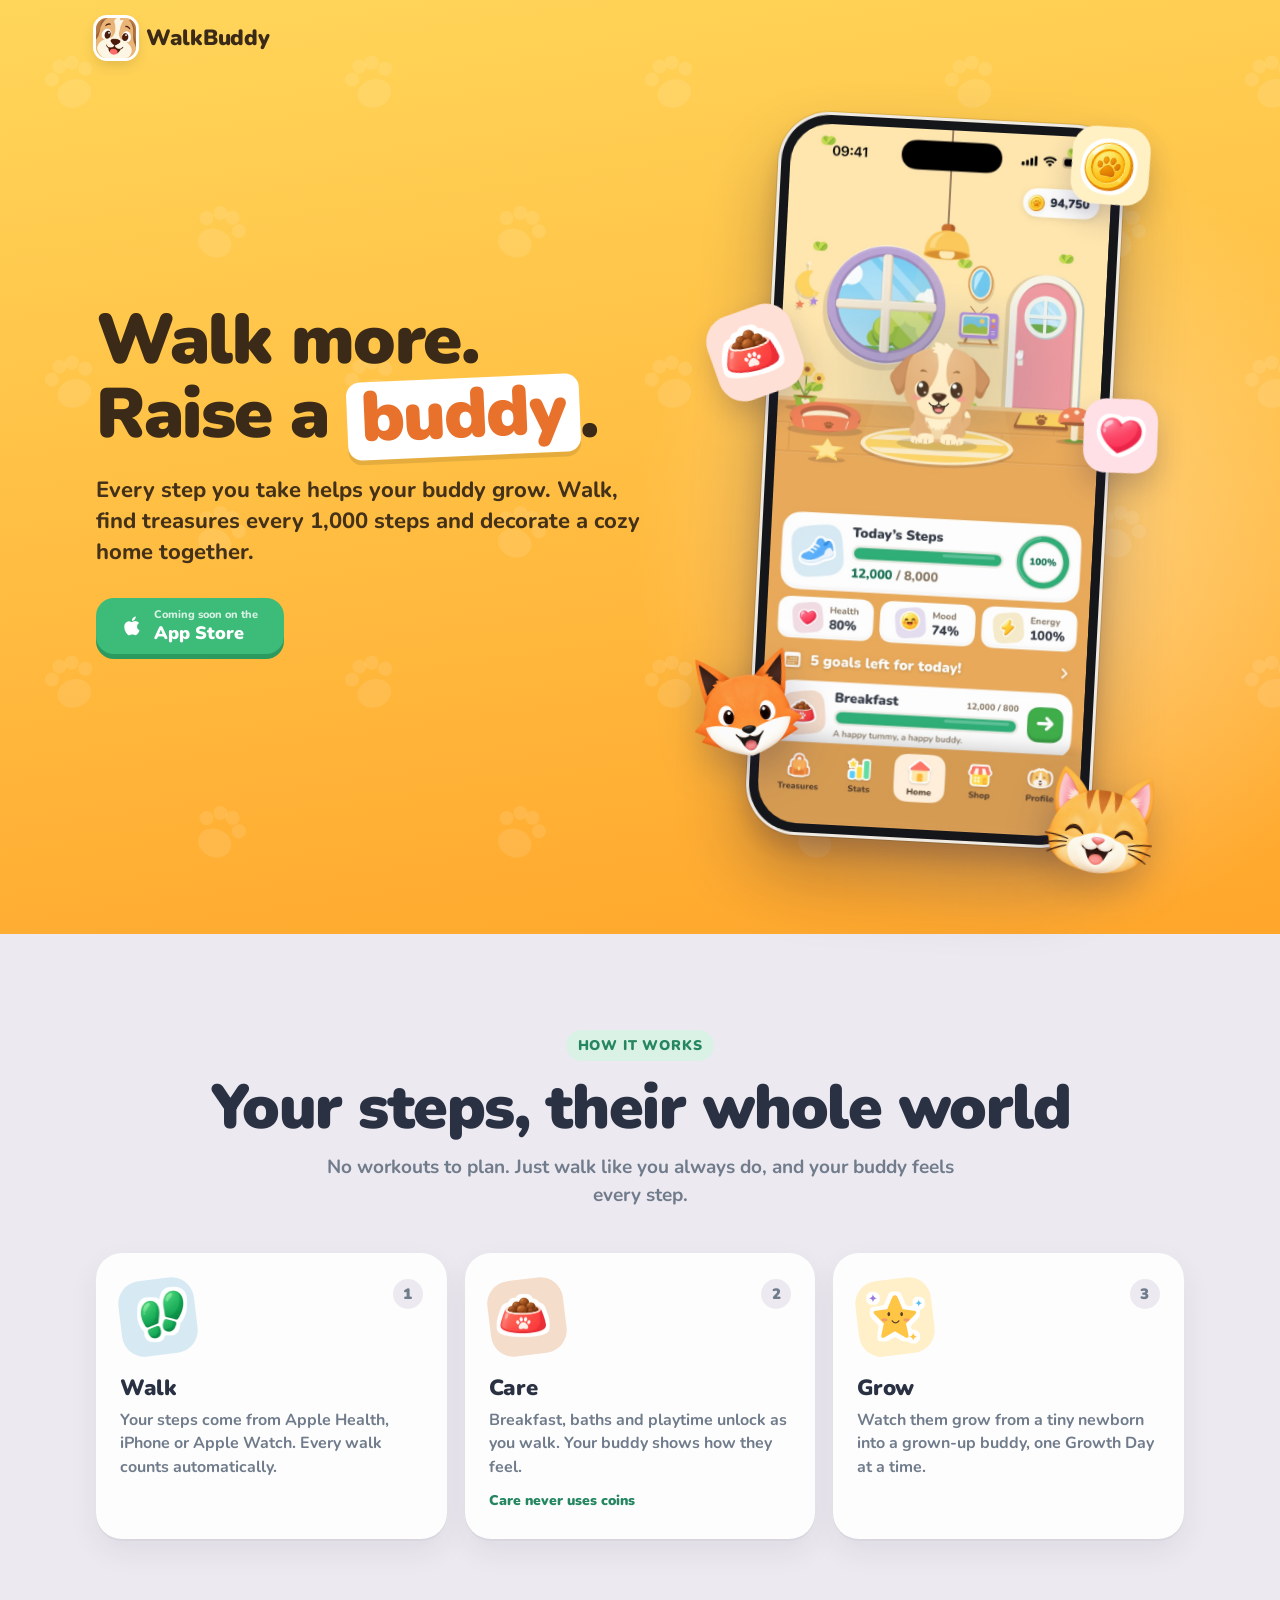
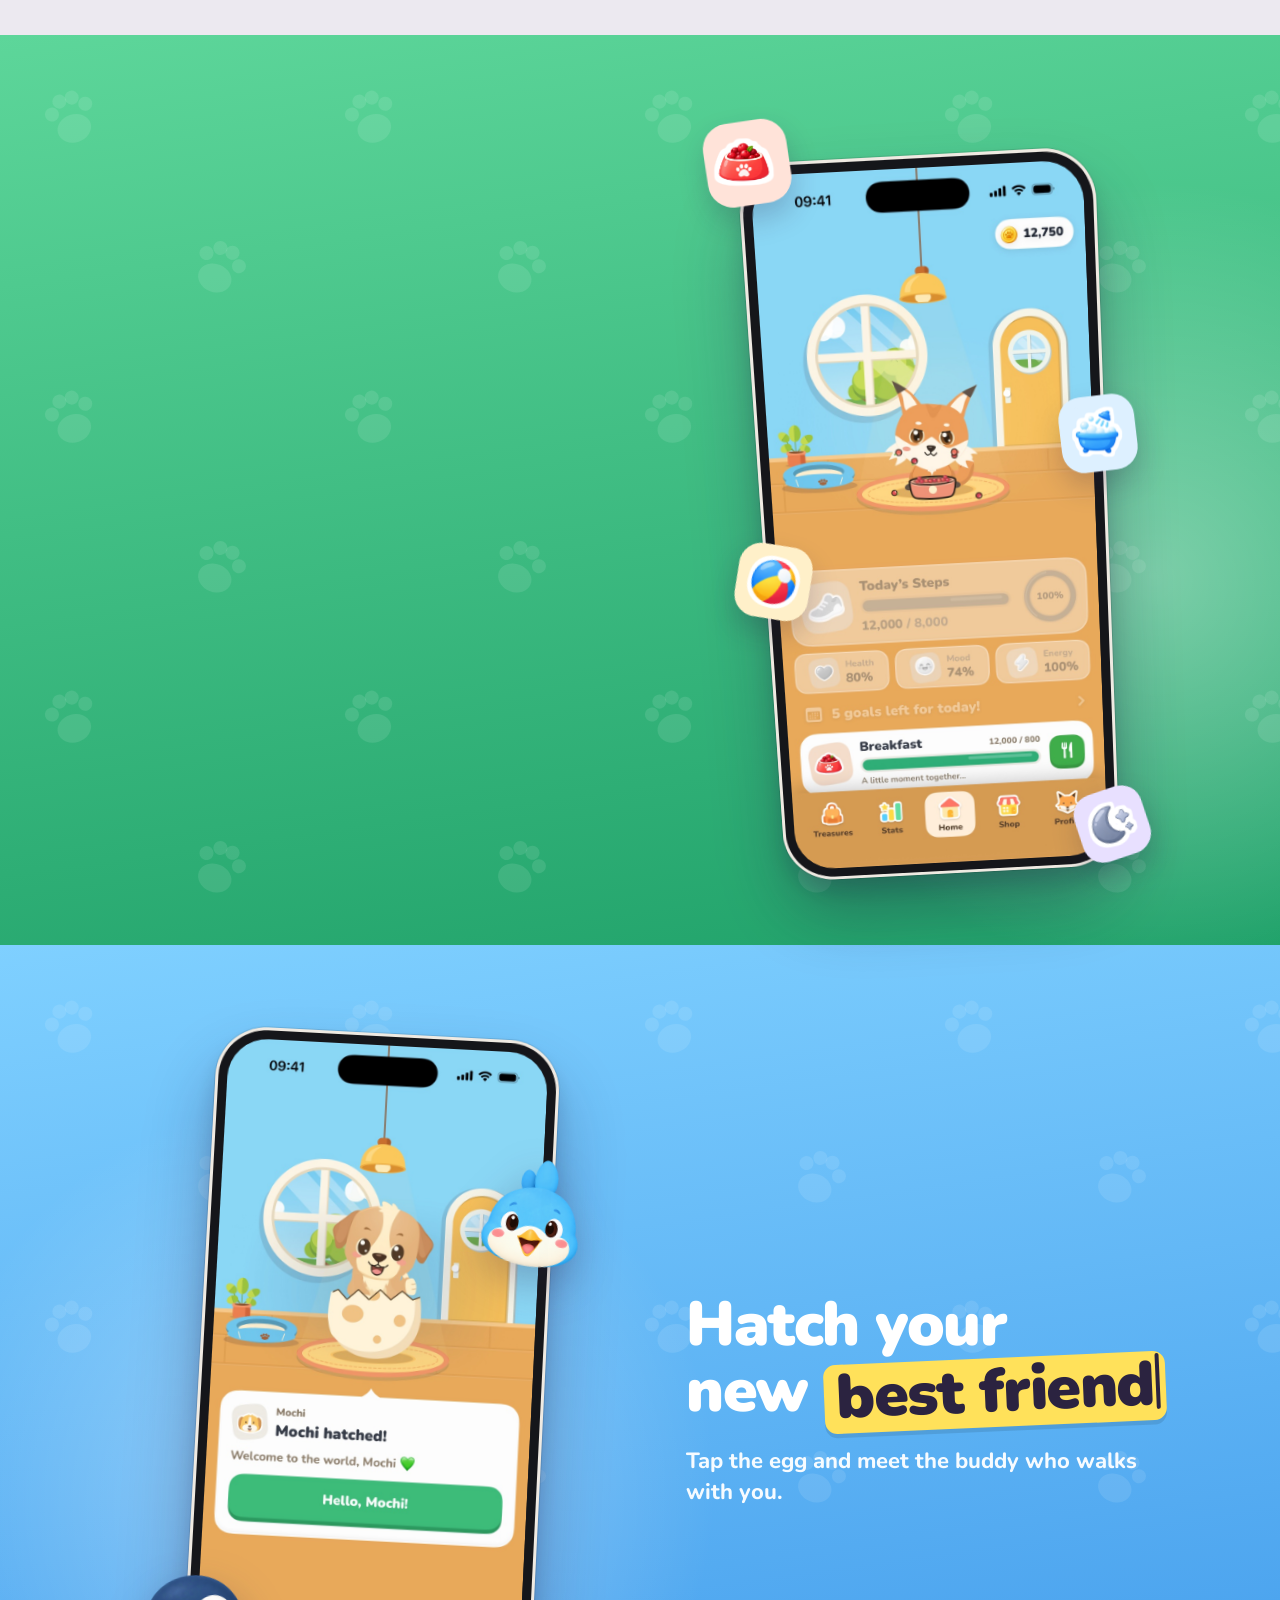
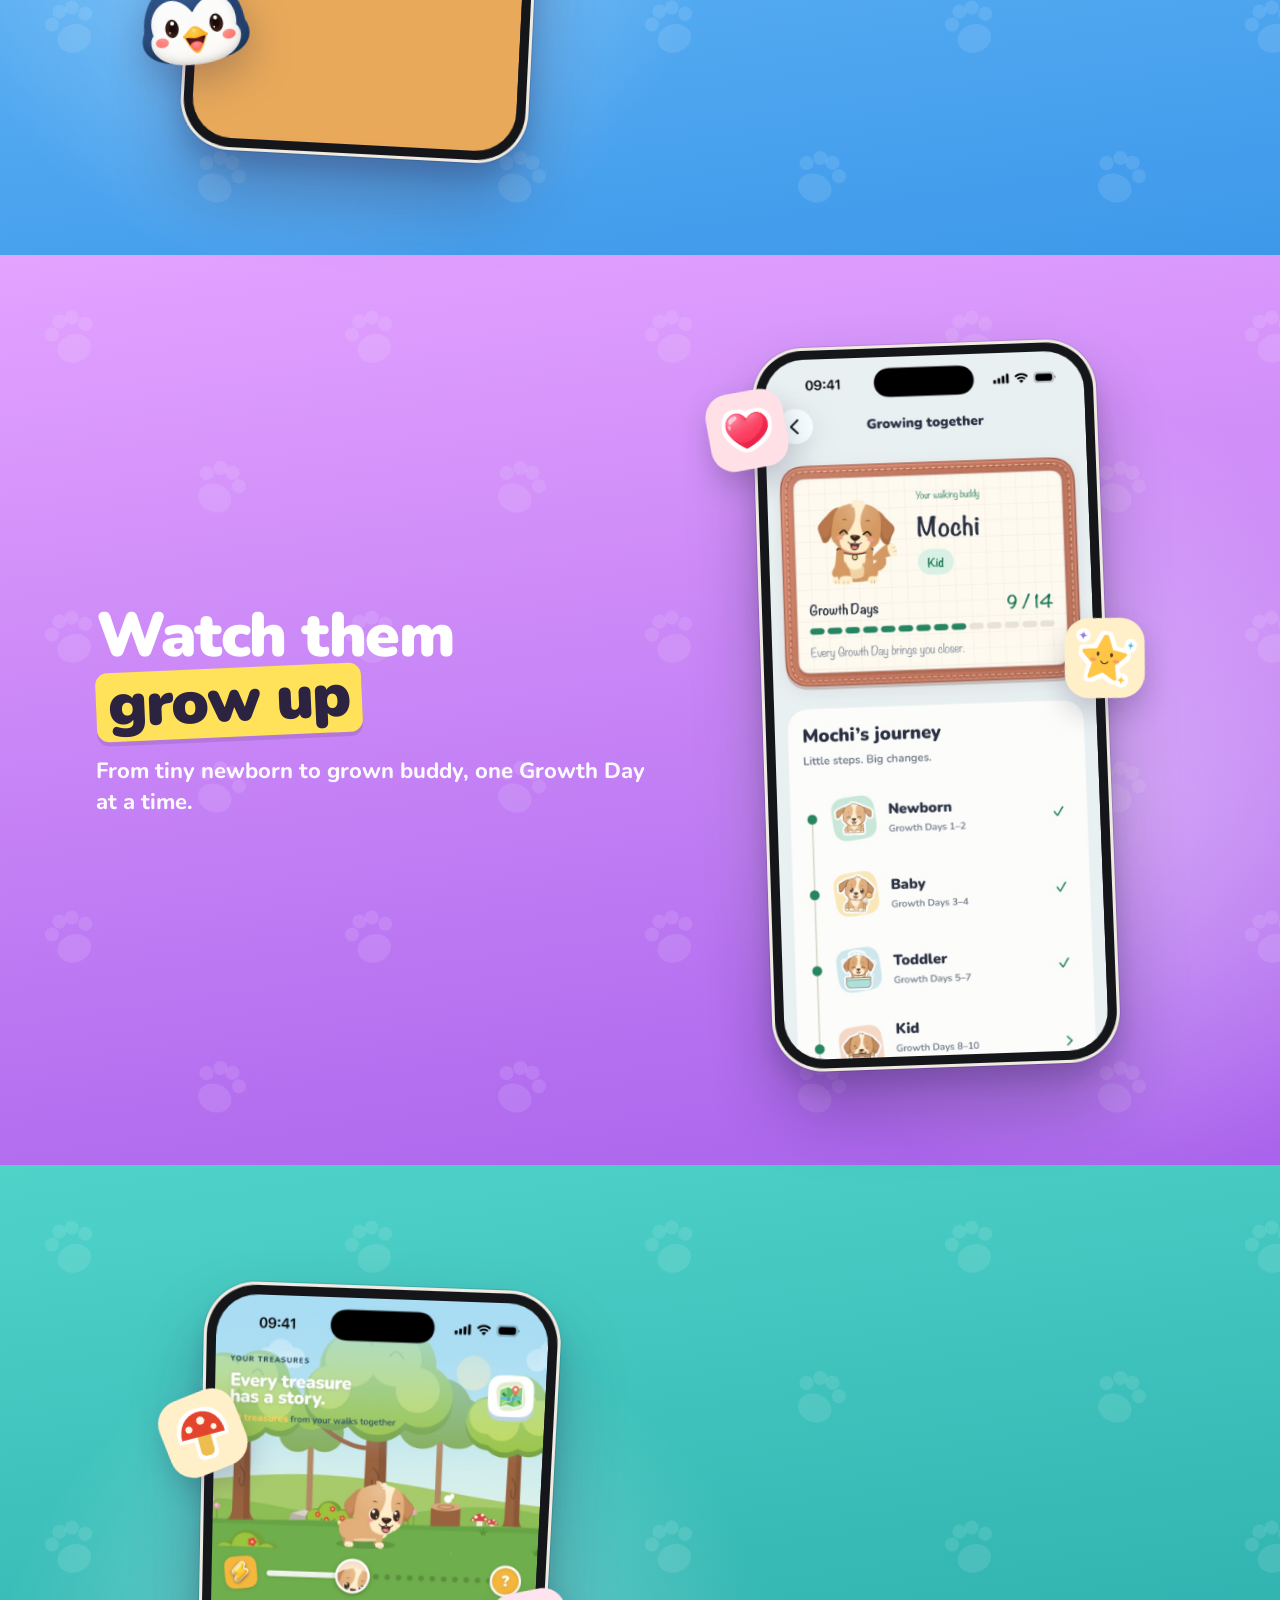
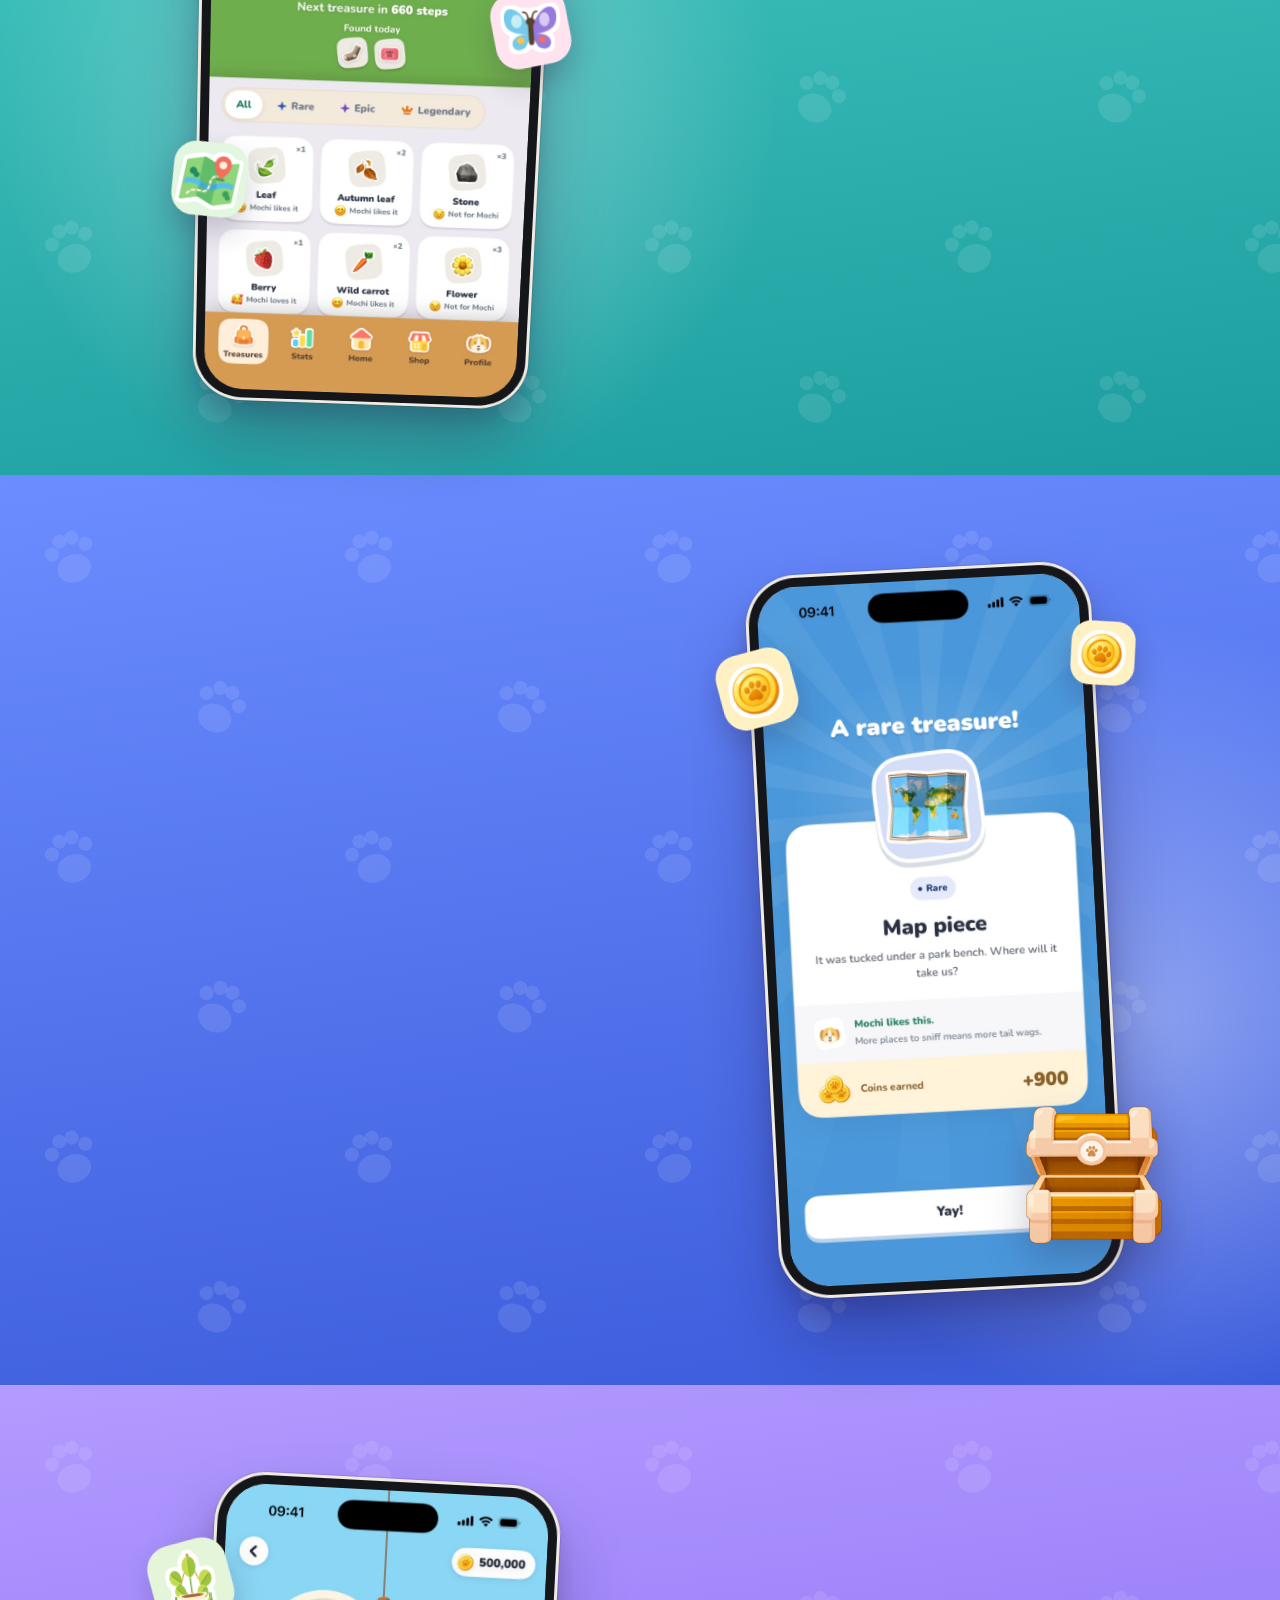
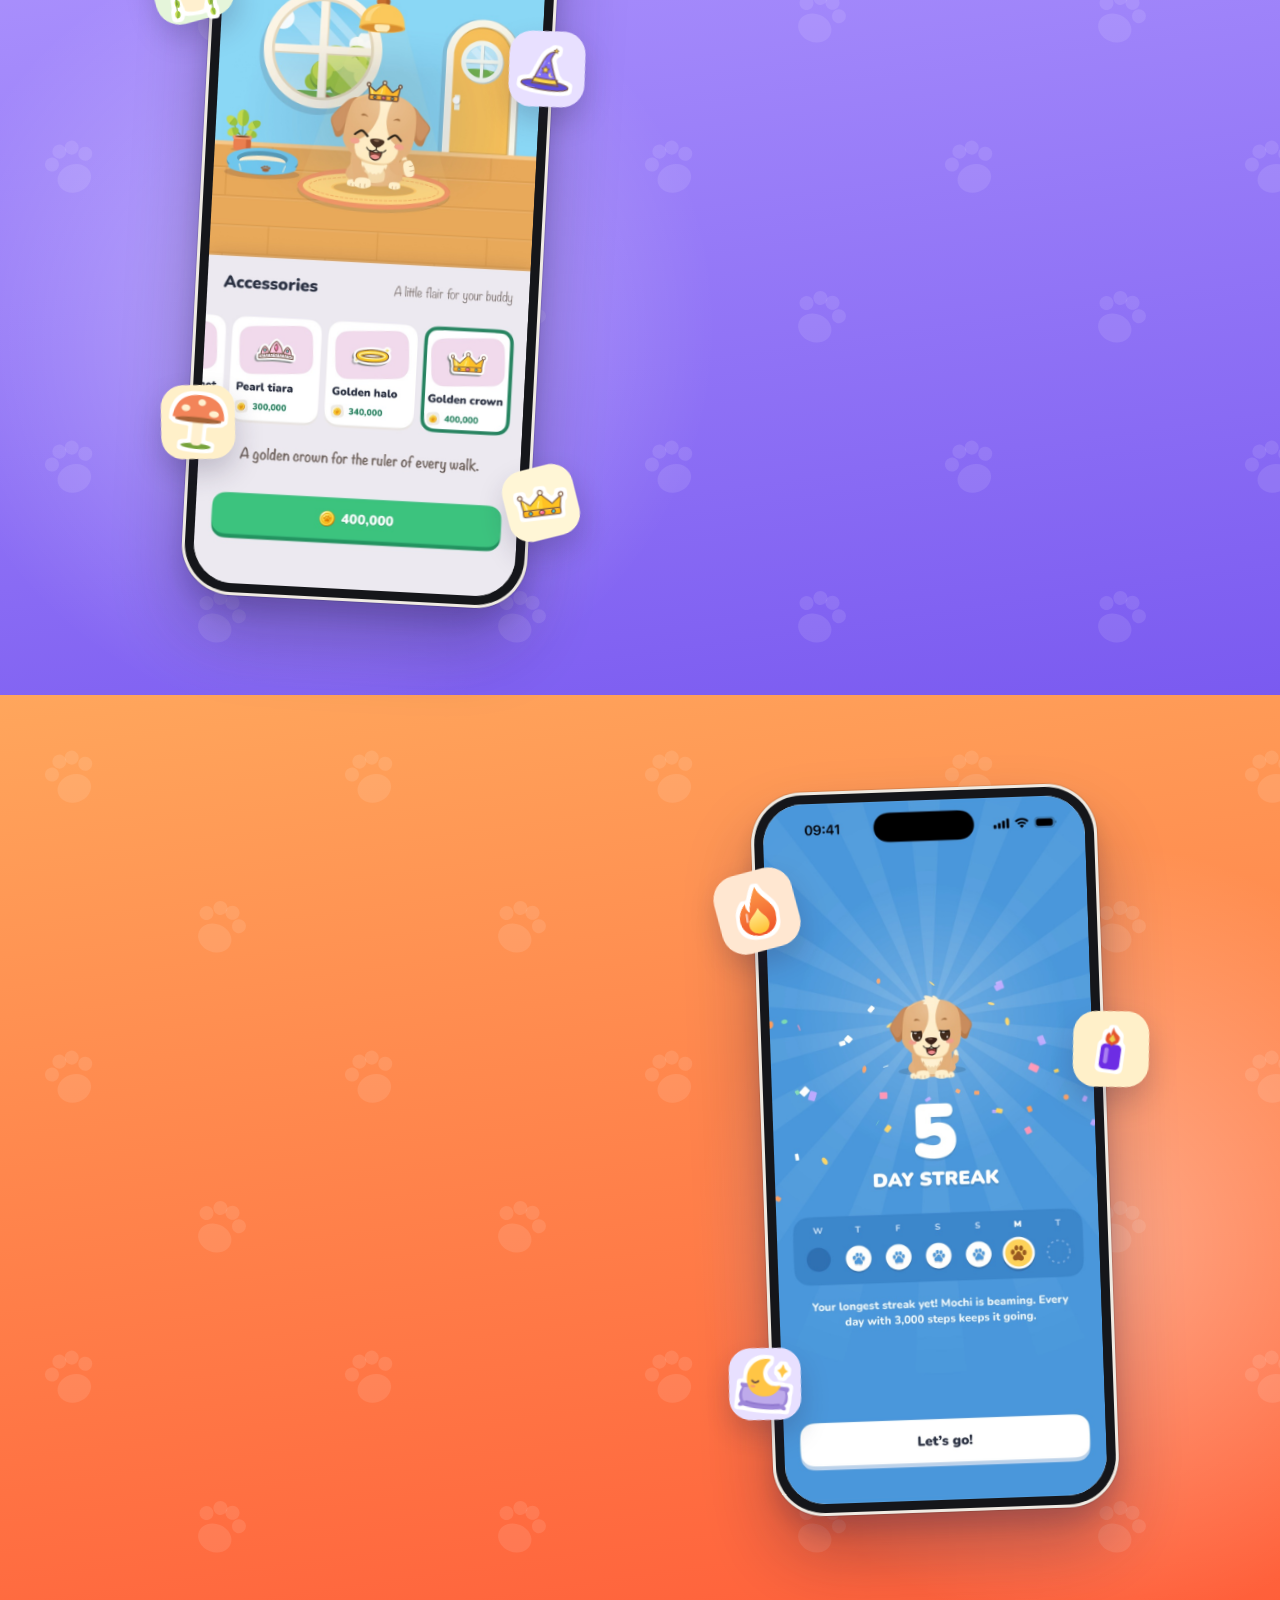
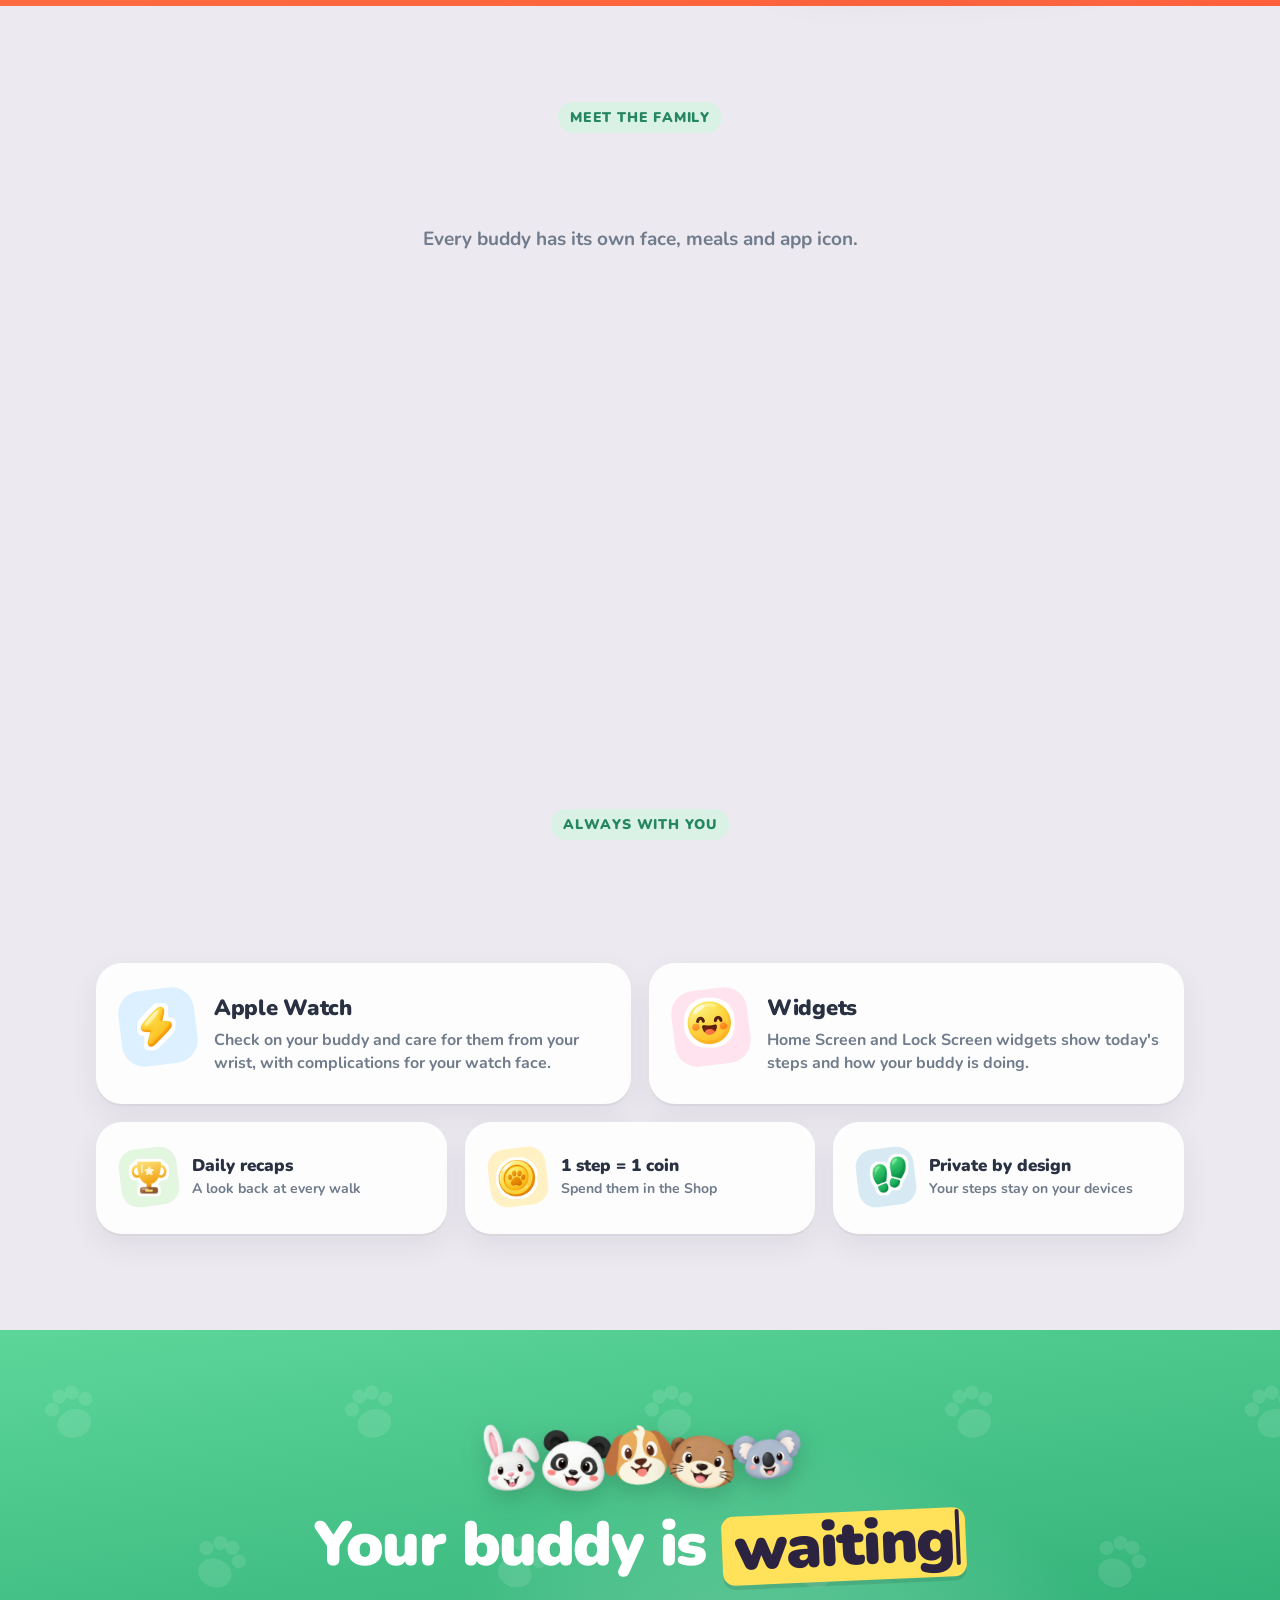
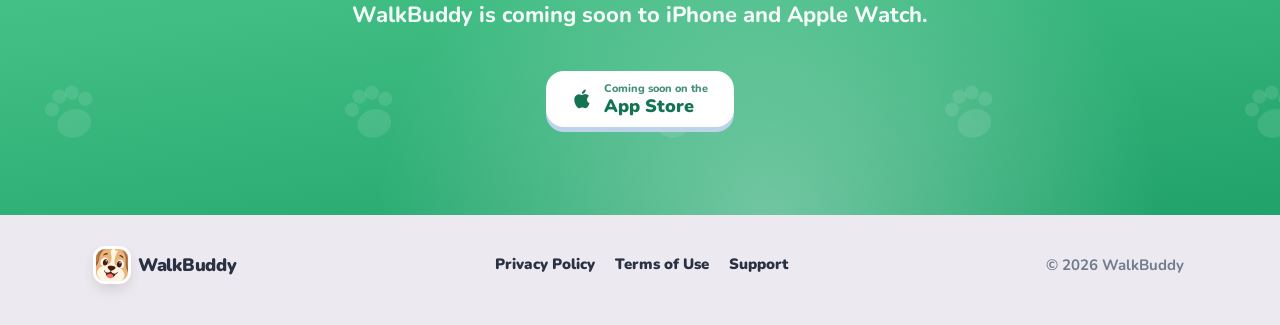
==== commit 501822a2: "Add files via upload" ====
--- a/index.html
+++ b/index.html
@@ -70,7 +70,13 @@
 
 /* ---------- Bands ---------- */
 .band { position: relative; overflow: hidden; background: var(--paw), linear-gradient(172deg, var(--a) 0%, var(--b) 100%); color: #fff; }
-.band::after { content: ""; position: absolute; width: 900px; height: 900px; border-radius: 50%; background: radial-gradient(circle, rgba(255, 255, 255, .35), rgba(255, 255, 255, 0) 62%); left: var(--gx, 60%); top: 10%; pointer-events: none; }
+/* The soft light is drawn inside the band's own box, so the band itself can let phones hang over its bottom edge. */
+@property --sx { syntax: "<length>"; inherits: true; initial-value: 0px; }
+@property --sy { syntax: "<length>"; inherits: true; initial-value: 0px; }
+.band::after { content: ""; position: absolute; inset: 0; pointer-events: none; background: radial-gradient(circle 636px at calc(var(--gx, 60%) + 450px + var(--sx, 0px)) calc(10% + 450px + var(--sy, 0px)), rgba(255, 255, 255, .35), rgba(255, 255, 255, 0) 62%); }
+@supports (overflow: clip) {
+  .band { overflow: visible; overflow-x: clip; }
+}
 .band .wrap { position: relative; z-index: 1; display: grid; grid-template-columns: 1.05fr .95fr; align-items: center; gap: 40px; padding-top: 96px; padding-bottom: 96px; }
 .band.flip .copy { order: 2; }
 h1, h2 { font-weight: 950; letter-spacing: -1.5px; line-height: 1.05; margin: 0; }
@@ -255,8 +261,7 @@
 .lift:hover .num { transform: rotateY(360deg) scale(1.1); background: var(--key); color: #fff; }
 
 /* Bands: the soft light and paw prints drift with the pointer. */
-.band { background-position: var(--bx, 0px) var(--by, 0px), 0 0; transition: background-position .8s ease-out; }
-.band::after { transform: translate(var(--sx, 0px), var(--sy, 0px)); transition: transform 1s ease-out; }
+.band { background-position: var(--bx, 0px) var(--by, 0px), 0 0; transition: background-position .8s ease-out, --sx 1s ease-out, --sy 1s ease-out; }
 
 
 /* Buddy picker: each face turns to watch the pointer and squashes softly when tapped. */
@@ -303,7 +308,7 @@
   .reveal { opacity: 1; transform: none; transition: none; }
   .stage:hover .phone { --hs: 1; }
   .mark:hover, .eyebrow:hover .lt, .key:hover svg { animation: none; }
-  .band, .band::after { transition: none; }
+  .band { transition: none; }
   html { scroll-behavior: auto; }
 }
 </style>
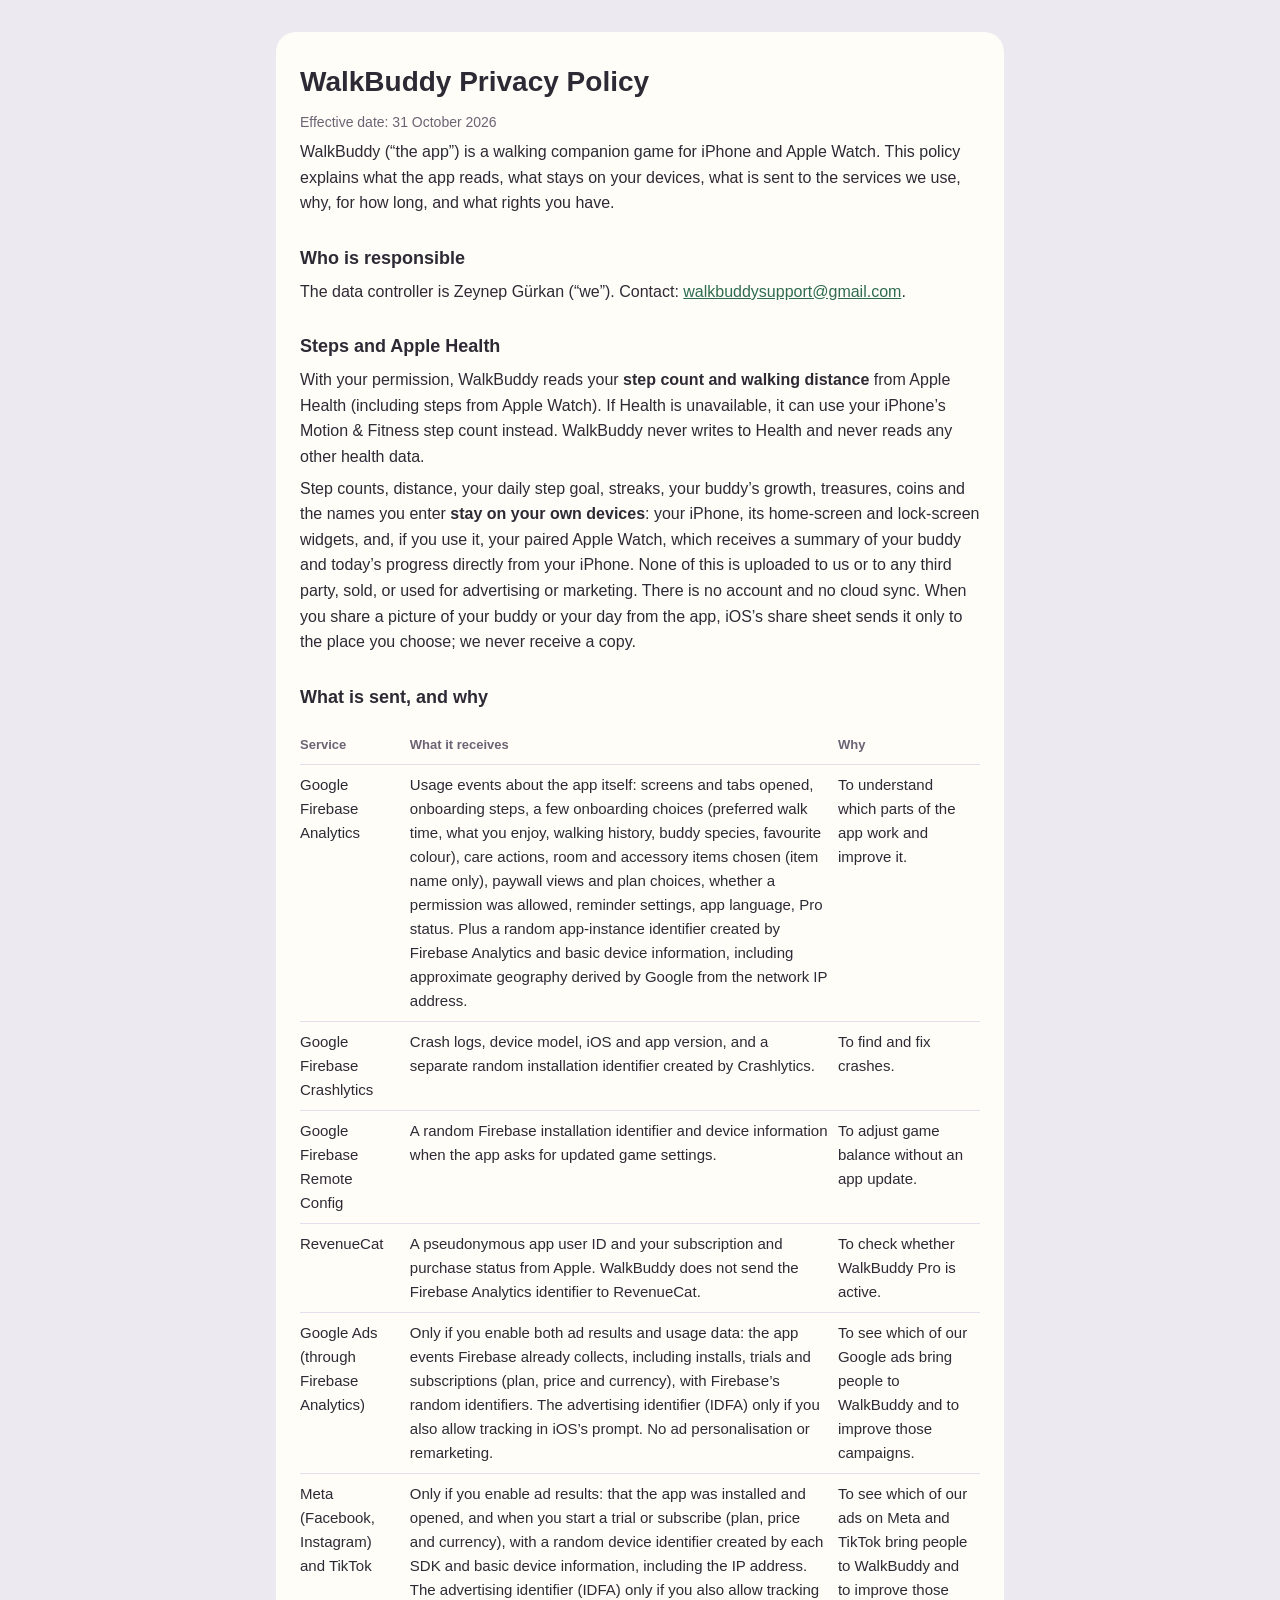
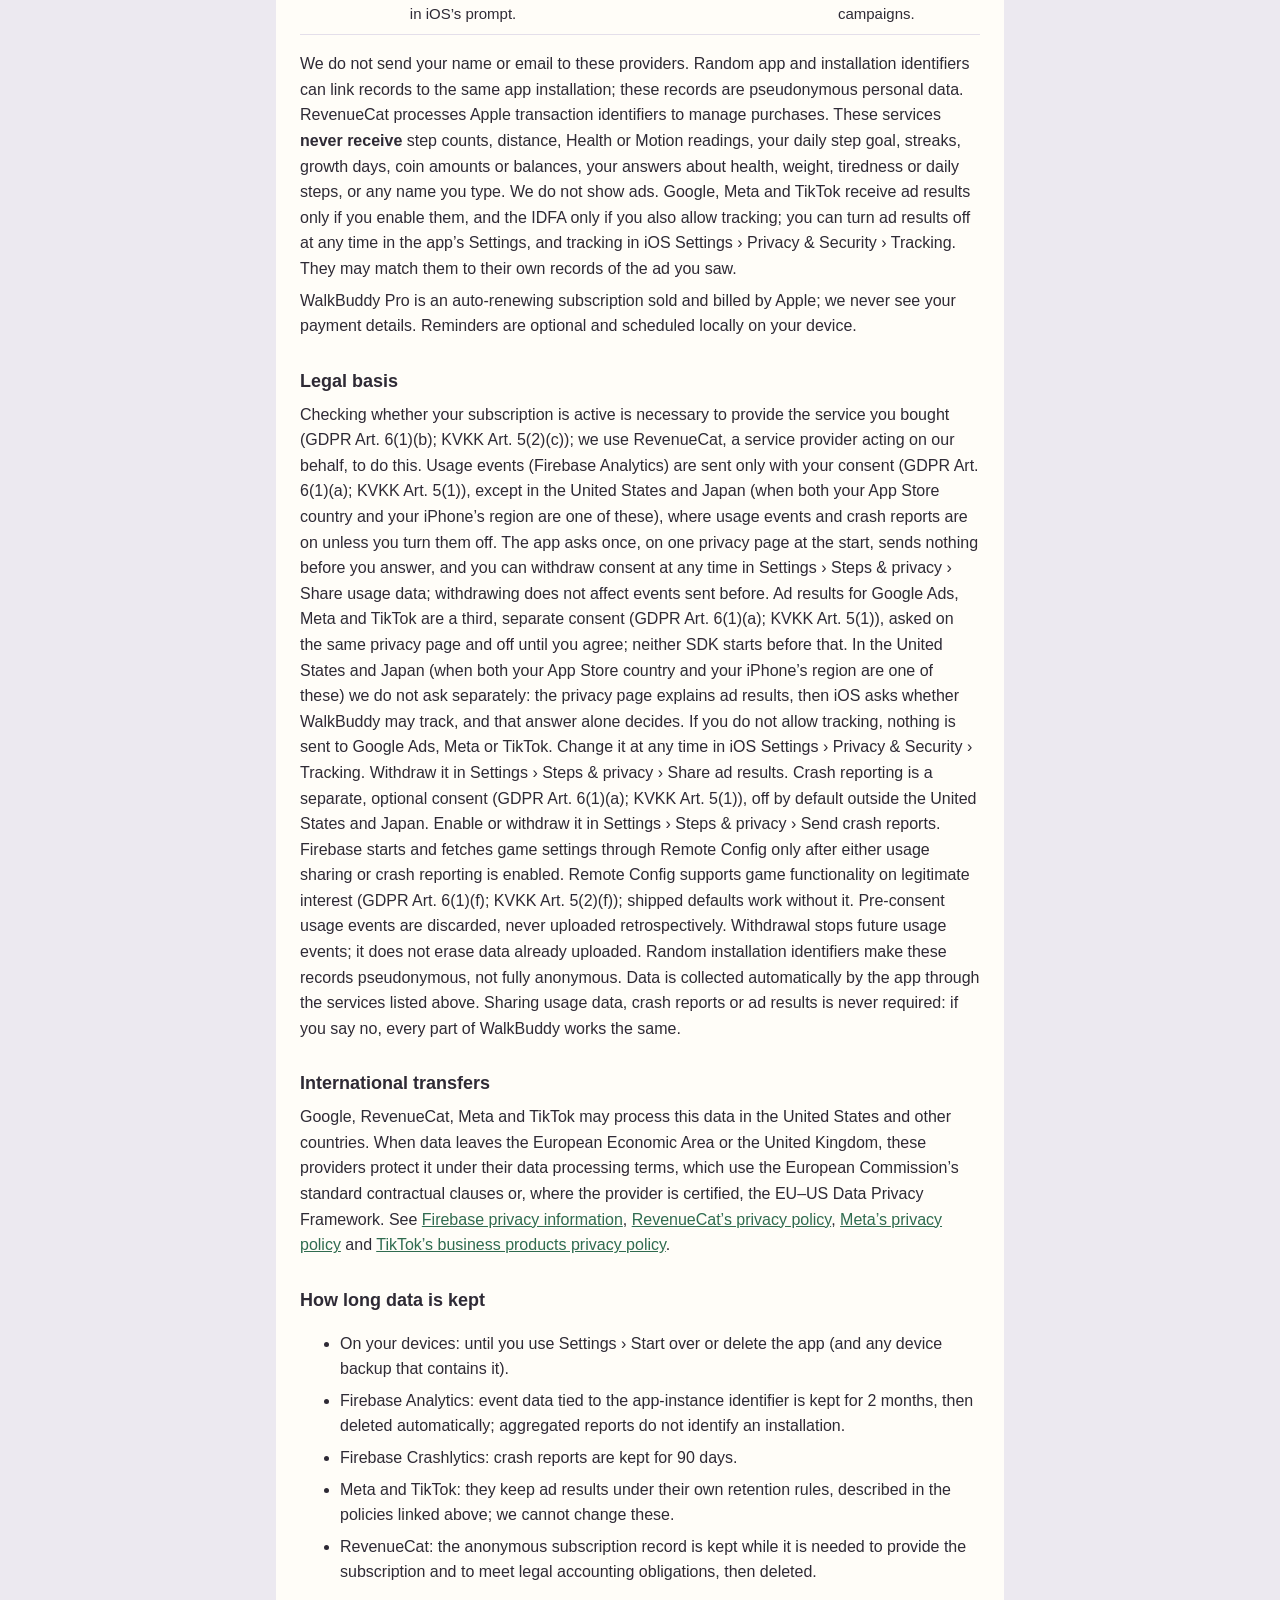
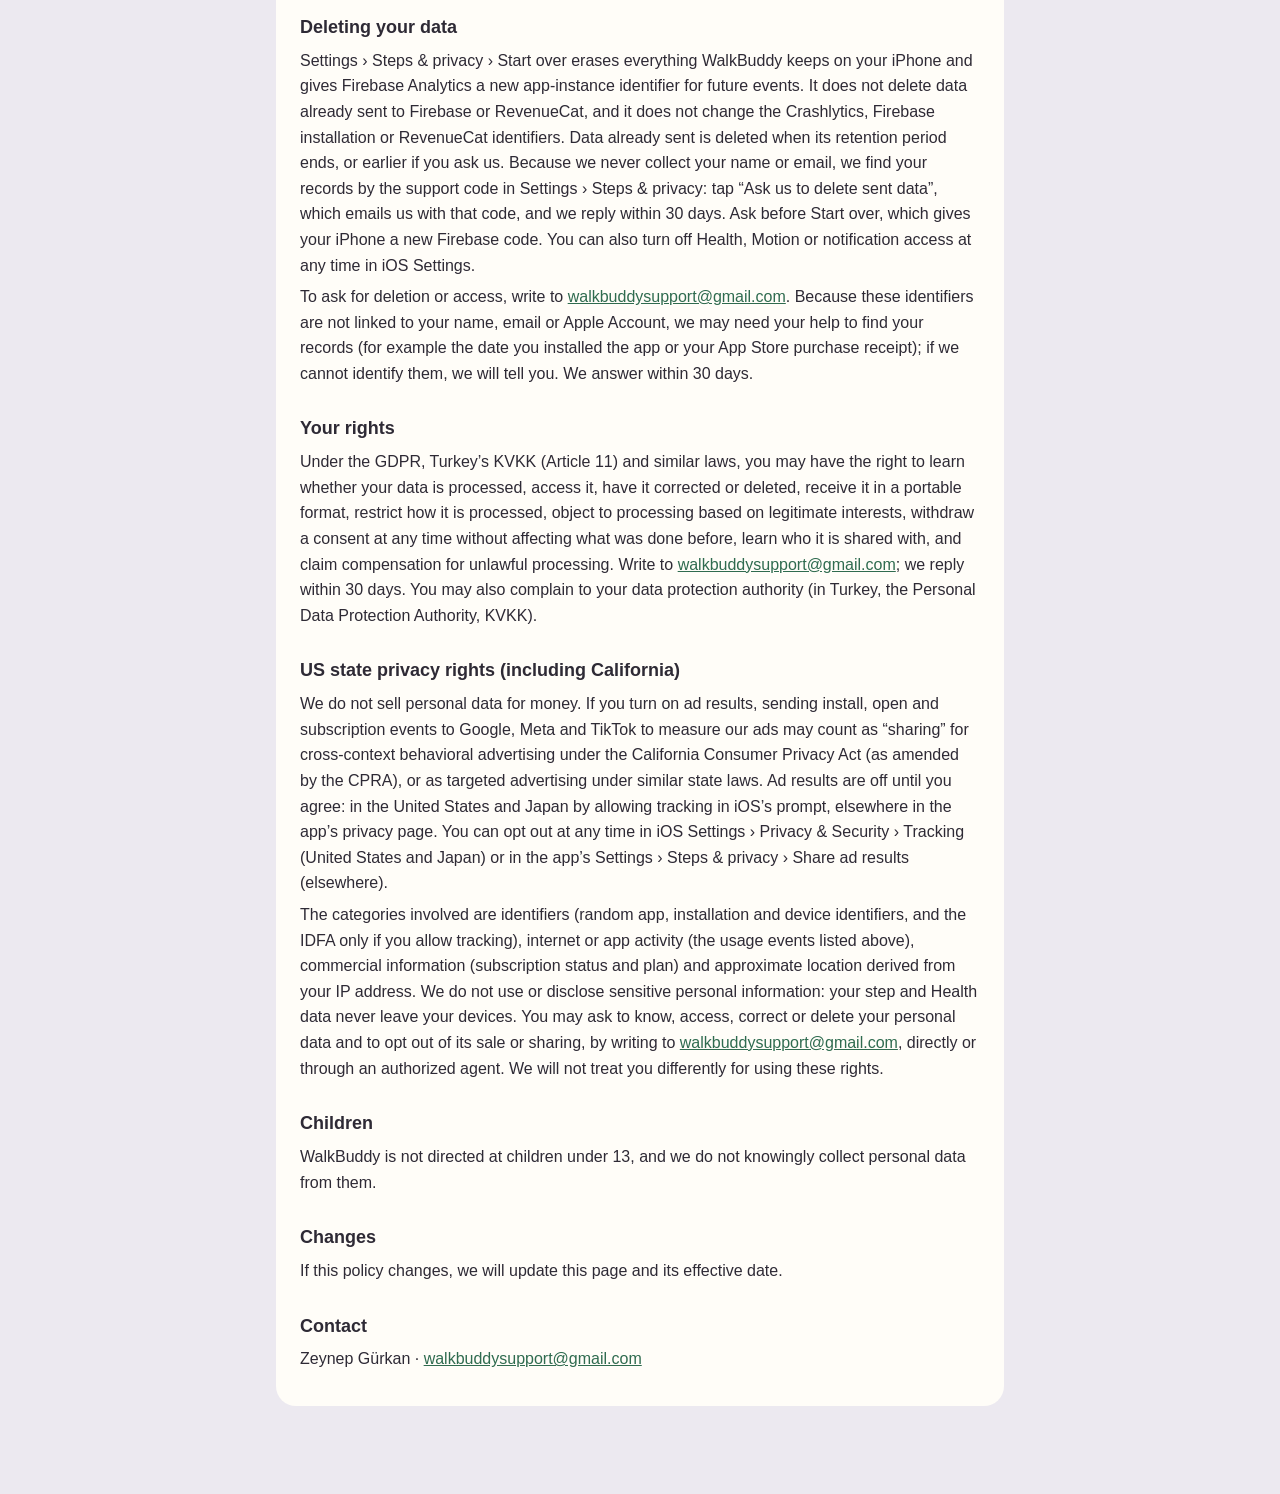
==== commit 2f771389: "Add files via upload" ====
--- a/index.html
+++ b/index.html
@@ -3,1094 +3,89 @@
 <head>
 <meta charset="utf-8">
 <meta name="viewport" content="width=device-width, initial-scale=1">
-<title>WalkBuddy: Step Counter Pet</title>
-<meta name="description" content="Every step you take helps your buddy grow. Walk, find treasures every 1,000 steps and decorate a cozy home together.">
-<meta name="theme-color" content="#FFB43F">
-<meta property="og:title" content="WalkBuddy: Step Counter Pet">
-<meta property="og:description" content="Walk more. Raise a buddy.">
-<meta property="og:image" content="assets/shots/01-home-en.jpg">
-<link rel="icon" type="image/png" href="assets/appicon.png">
-<link rel="apple-touch-icon" href="assets/appicon.png">
+<title>WalkBuddy Privacy Policy</title>
 <style>
-@font-face { font-family: Nunito; src: url(assets/Nunito-VariableFont_wght.ttf) format("truetype"); font-weight: 200 1000; font-display: swap; }
-
-:root {
-  color-scheme: light;
-  /* BuddyTheme */
-  --paper: #ECE9F0;
-  --card: #FCFDFC;
-  --ink: #293143;
-  --text: #202734;
-  --muted: #707B8B;
-  --green: #258661;
-  --forest: #147451;
-  --sage: #DAF2E6;
-  --tile: #EEEAE4;
-  /* Onboarding action key */
-  --key: #3DBB79;
-  --key-lip: #2C9A5F;
-  --mark: #FFE15A;
-  --mark-ink: #2B2340;
-  --paw: url("data:image/svg+xml;utf8,<svg xmlns='http://www.w3.org/2000/svg' width='300' height='300'><g fill='white' fill-opacity='.10'><g transform='translate(70 80) rotate(-18)'><ellipse cx='0' cy='14' rx='17' ry='14'/><circle cx='-17' cy='-6' r='7'/><circle cx='-6' cy='-16' r='7'/><circle cx='7' cy='-16' r='7'/><circle cx='18' cy='-6' r='7'/></g><g transform='translate(220 230) rotate(22)'><ellipse cx='0' cy='14' rx='17' ry='14'/><circle cx='-17' cy='-6' r='7'/><circle cx='-6' cy='-16' r='7'/><circle cx='7' cy='-16' r='7'/><circle cx='18' cy='-6' r='7'/></g></g></svg>");
-}
-
-* { box-sizing: border-box; }
-/* Nothing that pops or drifts past the edge may widen the page: on phones that made the whole page zoom out and back. */
-html { scroll-behavior: smooth; overflow-x: hidden; }
-@supports (overflow: clip) { html, body { overflow-x: clip; } }
-body { margin: 0; background: var(--paper); color: var(--text); font-family: Nunito, ui-rounded, system-ui, sans-serif; font-weight: 700; -webkit-font-smoothing: antialiased; overflow-x: hidden; }
-img { display: block; max-width: 100%; }
-a { color: inherit; }
-.wrap { max-width: 1120px; margin: 0 auto; padding: 0 16px; }
-
-/* ---------- Sticker badge: die-cut art on a -7° soft square (BuddyStickerBadge) ---------- */
-.badge { --s: 88px; --o: calc(var(--s) * .045); position: relative; display: inline-grid; place-items: center; width: var(--s); height: var(--s); flex: none; }
-.badge::before { content: ""; position: absolute; inset: 0; border-radius: calc(var(--s) * .3); background: var(--t, var(--tile)); transform: rotate(-7deg); }
-.badge img { position: relative; width: 72%; height: 72%; object-fit: contain;
-  filter: drop-shadow(var(--o) 0 0 #fff) drop-shadow(calc(var(--o) * -1) 0 0 #fff) drop-shadow(0 var(--o) 0 #fff) drop-shadow(0 calc(var(--o) * -1) 0 #fff); }
-.float .badge::before { box-shadow: 0 14px 28px rgba(40, 30, 70, .22); }
-.float { position: absolute; z-index: 3; animation: bob 5s ease-in-out infinite; transform: translate3d(0, var(--py, 0px), 0) rotate(var(--pr, 0deg)); will-change: transform; }
-.float:nth-child(2n) { animation-delay: -2.5s; }
-@keyframes bob { 0%, 100% { translate: 0 0; } 50% { translate: 0 -10px; } }
-
-/* ---------- Keys (BuddyKeyPressStyle) ---------- */
-.key { --face: var(--key); --lip: var(--key-lip); --fg: #fff; display: inline-flex; align-items: center; justify-content: center; gap: 10px; height: 56px; padding: 0 26px; border-radius: 18px; background: var(--face); color: var(--fg); font: 900 18px/1 Nunito, sans-serif; text-decoration: none; box-shadow: 0 5px 0 var(--lip); transition: transform .18s cubic-bezier(.3, 1.6, .5, 1), box-shadow .18s; border: 0; cursor: pointer; }
-.key:hover { transform: translateY(-1px); box-shadow: 0 6px 0 var(--lip); }
-.key:active { transform: translateY(5px); box-shadow: 0 0 0 var(--lip); }
-.key.white { --face: #fff; --lip: #BCD3EA; --fg: var(--forest); }
-.key svg { width: 22px; height: 22px; }
-.key small { display: block; font-size: 11px; font-weight: 800; opacity: .8; margin-bottom: 3px; }
-.key .stack { text-align: left; line-height: 1.05; }
-
-/* ---------- Header ---------- */
-header { position: absolute; inset: 0 0 auto; z-index: 10; }
-.bar { display: flex; align-items: center; justify-content: space-between; height: 76px; gap: 12px; }
-.brand { display: inline-flex; align-items: center; gap: 10px; font-weight: 900; font-size: 22px; letter-spacing: -.3px; color: #3B2A17; text-decoration: none; }
-.brand img { width: 40px; height: 40px; border-radius: 11px; box-shadow: 0 0 0 3px #fff, 0 6px 14px rgba(59, 42, 23, .18); }
-
-/* ---------- Bands ---------- */
-.band { position: relative; overflow: hidden; background: var(--paw), linear-gradient(172deg, var(--a) 0%, var(--b) 100%); color: #fff; }
-/* The soft light is drawn inside the band's own box, so the band itself can let phones hang over its bottom edge. */
-@property --sx { syntax: "<length>"; inherits: true; initial-value: 0px; }
-@property --sy { syntax: "<length>"; inherits: true; initial-value: 0px; }
-.band::after { content: ""; position: absolute; inset: 0; pointer-events: none; background: radial-gradient(circle 636px at calc(var(--gx, 60%) + 450px + var(--sx, 0px)) calc(10% + 450px + var(--sy, 0px)), rgba(255, 255, 255, .35), rgba(255, 255, 255, 0) 62%); }
-@supports (overflow: clip) {
-  .band { overflow: visible; overflow-x: clip; }
-}
-.band .wrap { position: relative; z-index: 1; display: grid; grid-template-columns: 1.05fr .95fr; align-items: center; gap: 40px; padding-top: 96px; padding-bottom: 96px; }
-.band.flip .copy { order: 2; }
-h1, h2 { font-weight: 950; letter-spacing: -1.5px; line-height: 1.05; margin: 0; }
-h1 { font-size: clamp(40px, 5.6vw, 70px); }
-h2 { font-size: clamp(36px, 5.2vw, 62px); }
-.mark { display: inline-block; padding: 0 .2em .06em; border-radius: .2em; transform: rotate(-2.5deg); background: var(--mark); color: var(--mark-ink); box-shadow: 0 .07em 0 rgba(0, 0, 0, .10); transition: transform .55s cubic-bezier(.2, 1.6, .4, 1), opacity .25s ease; }
-.mark.wait { opacity: 0; transform: rotate(-12deg) scale(.4); }
-/* Typing: the badge springs in first, then its word types itself letter by letter behind a blinking caret. */
-.mark .ch { opacity: 0; }
-.mark .ch.on { opacity: 1; }
-.caret { display: inline-block; position: relative; width: 0; }
-.caret::after { content: ""; position: absolute; left: .03em; top: -.82em; height: .9em; width: .07em; border-radius: .04em; background: currentColor; animation: blink .75s steps(1) infinite; }
-@keyframes blink { 50% { opacity: 0; } }
-.sub { font-size: clamp(18px, 2vw, 22px); font-weight: 750; line-height: 1.4; margin: 20px 0 0; max-width: 30em; opacity: .95; }
-.copy .key { margin-top: 30px; }
-
-/* ---------- Phone ---------- */
-.stage { position: relative; justify-self: center; width: min(340px, 78vw); }
-/* Hover: the phone just grows a little; the stickers and heads around it stay put. */
-.stage .phone { transition: transform .3s ease-out; }
-.stage:hover .phone { --hs: 1.05; transition: transform .45s cubic-bezier(.22, 1, .36, 1); }
-/* Real depth: stacked frame layers behind the screen give the phone a metal edge that shows as it turns. */
-.phone { transform-style: preserve-3d; }
-.phone .edge { position: absolute; inset: 0; border-radius: 48px; background: linear-gradient(90deg, rgba(255, 255, 255, .45), rgba(255, 255, 255, 0) 30%, rgba(0, 0, 0, 0) 65%, rgba(0, 0, 0, .28)), var(--shade); box-shadow: 0 0 0 3px var(--shade); transform: translateZ(var(--z)); pointer-events: none; }
-.phone img { position: relative; }
-.phone { position: relative; background: #15161A; border-radius: 48px; padding: 9px; box-shadow: 0 0 0 3px #EFEAE2, 0 0 0 4px rgba(0, 0, 0, .10), 0 40px 70px rgba(30, 20, 60, .32), 0 14px 24px rgba(30, 20, 60, .18); transform: perspective(1000px) translate3d(0, var(--ty, 0px), 0) rotate(calc(var(--r, 0deg) + var(--rz, 0deg))) rotateX(var(--rx, 0deg)) rotateY(var(--ry, 0deg)) scale(var(--hs, 1)); will-change: transform; }
-.phone img { width: 100%; aspect-ratio: 1206 / 2622; object-fit: cover; border-radius: 40px; background: #EEE; }
-.head { position: absolute; z-index: 4; width: 120px; filter: drop-shadow(0 16px 20px rgba(40, 30, 70, .28)); animation: bob 6s ease-in-out infinite; transform: translate3d(0, var(--py, 0px), 0) rotate(var(--pr, 0deg)); will-change: transform; }
-
-/* Hero */
-.hero { --a: #FFD65A; --b: #FFA62B; color: #3B2A17; }
-.hero .wrap { padding-top: 120px; }
-.hero .mark { background: #fff; color: #E8722C; }
-.hero .sub { color: #3B2A17; }
-
-/* ---------- Paper sections ---------- */
-section.paper { padding: 96px 0; }
-.eyebrow { display: inline-block; font-weight: 900; font-size: 14px; letter-spacing: .8px; text-transform: uppercase; color: var(--green); background: var(--sage); padding: 6px 12px; border-radius: 999px; }
-.paper h2 { color: var(--ink); margin-top: 14px; }
-.paper .lead { color: var(--muted); font-size: 19px; line-height: 1.45; margin: 14px 0 0; max-width: 34em; }
-.center { text-align: center; }
-.center .lead { margin-left: auto; margin-right: auto; }
-
-.steps { display: grid; grid-template-columns: repeat(3, 1fr); gap: 18px; margin-top: 44px; }
-.card { background: var(--card); border-radius: 26px; padding: 26px 24px 28px; box-shadow: 0 2px 0 rgba(41, 49, 67, .05), 0 12px 30px rgba(41, 49, 67, .07); }
-.card h3 { font-size: 22px; font-weight: 900; color: var(--ink); margin: 18px 0 6px; letter-spacing: -.3px; }
-.card p { margin: 0; color: var(--muted); font-size: 16px; line-height: 1.45; }
-.card .note { margin-top: 12px; color: var(--green); font-weight: 900; font-size: 14px; }
-.num { float: right; font-weight: 950; font-size: 15px; color: var(--muted); background: var(--paper); border-radius: 999px; width: 30px; height: 30px; display: grid; place-items: center; }
-
-/* Buddies */
-.buddies { display: grid; grid-template-columns: repeat(6, 1fr); gap: 16px; margin-top: 44px; }
-.buddy { text-align: center; }
-.buddy .face { aspect-ratio: 1; border-radius: 50%; background: var(--c); box-shadow: inset 0 0 0 5px #fff, 0 10px 22px rgba(41, 49, 67, .12); display: grid; place-items: center; transition: transform .25s cubic-bezier(.3, 1.6, .5, 1); }
-.buddy:hover .face { transform: rotate(-7deg) scale(1.06); }
-.buddy .face img { width: 74%; }
-.buddy span { display: block; margin-top: 10px; font-weight: 900; color: var(--ink); font-size: 16px; }
-
-/* Everywhere */
-.duo { display: grid; grid-template-columns: 1fr 1fr; gap: 18px; margin-top: 44px; }
-.duo .card { display: flex; gap: 18px; align-items: flex-start; }
-.duo .card h3 { margin-top: 4px; }
-.facts { display: grid; grid-template-columns: repeat(3, 1fr); gap: 18px; margin-top: 18px; }
-.fact { display: flex; align-items: center; gap: 14px; }
-.fact b { display: block; color: var(--ink); font-size: 17px; font-weight: 900; }
-.fact span { color: var(--muted); font-size: 14px; }
-
-/* CTA + footer */
-.cta { --a: #5DD69A; --b: #20A26A; text-align: center; }
-.cta .wrap { display: block; padding-top: 88px; padding-bottom: 88px; }
-.cta .sub { margin-left: auto; margin-right: auto; }
-.cta .key { margin-top: 40px; }
-.cta-heads { display: flex; justify-content: center; margin-bottom: 18px; }
-.cta-heads img { width: 76px; margin: 0 -6px; filter: drop-shadow(0 8px 12px rgba(20, 60, 40, .25)); }
-.cta-heads img:nth-child(odd) { transform: rotate(-8deg); }
-.cta-heads img:nth-child(even) { transform: rotate(8deg) translateY(6px); }
-footer { padding: 34px 0 44px; color: var(--muted); font-size: 15px; }
-footer .wrap { display: flex; flex-wrap: wrap; align-items: center; justify-content: space-between; gap: 16px; }
-footer nav { display: flex; flex-wrap: wrap; gap: 20px; }
-footer a { text-decoration: none; font-weight: 900; color: var(--ink); }
-footer a:hover { color: var(--green); }
-footer .brand { color: var(--ink); font-size: 18px; }
-footer .brand img { width: 32px; height: 32px; border-radius: 9px; }
-
-/* Reveal */
-.reveal { opacity: 0; transform: translateY(24px); transition: opacity .6s ease, transform .6s cubic-bezier(.2, .9, .3, 1.1); }
-.reveal.in { opacity: 1; transform: none; }
-.lift { position: relative; transition: opacity .6s ease, transform .5s cubic-bezier(.2, .9, .3, 1.3), box-shadow .5s ease; }
-/* Hover: the card tilts toward the pointer, lifts, and glows softly in its own colour from behind. */
-.lift.in:hover { transition: opacity .6s ease, transform .18s ease-out, box-shadow .5s ease; transform: perspective(900px) translateY(-10px) rotateX(var(--tx, 0deg)) rotateY(var(--ty, 0deg)) scale(1.02);
-  box-shadow: 0 2px 0 rgba(41, 49, 67, .05), 0 22px 44px rgba(41, 49, 67, .12), 0 0 0 1px var(--g1), 0 0 34px 4px var(--g1), 0 10px 70px 10px var(--g2); animation: glow 1.8s ease-in-out .5s infinite alternate; }
-@keyframes glow { to { box-shadow: 0 2px 0 rgba(41, 49, 67, .05), 0 24px 48px rgba(41, 49, 67, .12), 0 0 0 1px var(--g1), 0 0 46px 8px var(--g1), 0 10px 90px 18px var(--g2); } }
-.lift .badge { z-index: 3; }
-.lift .badge::before { transition: transform .45s cubic-bezier(.2, .9, .3, 1.5); }
-.lift:hover .badge::before { transform: rotate(2deg) scale(1.1); }
-
-@media (max-width: 900px) {
-  .band .wrap { grid-template-columns: 1fr; text-align: center; gap: 56px; padding-top: 72px; padding-bottom: 80px; }
-  .hero .wrap { padding-top: 104px; }
-  .band.flip .copy { order: 0; }
-  .sub { margin-left: auto; margin-right: auto; }
-  .steps, .duo { grid-template-columns: 1fr; }
-  .buddies { grid-template-columns: repeat(4, 1fr); }
-  .facts { grid-template-columns: 1fr; }
-}
-/* ---------- Play: a small, different reaction on everything you can point at ---------- */
-.fx { position: fixed; inset: 0; pointer-events: none; z-index: 50; overflow: hidden; }
-.pop { position: absolute; left: 0; top: 0; margin: calc(var(--z) / -2) 0 0 calc(var(--z) / -2); width: var(--z); height: var(--z); display: grid; place-items: center; font: 950 calc(var(--z) * .8)/1 Nunito, sans-serif; color: var(--c); animation: pop var(--d) cubic-bezier(.15, .7, .3, 1) forwards; }
-.pop.dot { background: var(--c); border-radius: 50%; }
-.pop.star { background: var(--c); clip-path: polygon(50% 0, 62% 38%, 100% 50%, 62% 62%, 50% 100%, 38% 62%, 0 50%, 38% 38%); }
-.pop.foot { background: var(--c); width: calc(var(--z) * .62); margin-left: calc(var(--z) * -.31); border-radius: 50% 50% 46% 46% / 62% 62% 38% 38%; }
-.pop.kibble { background: var(--c); border-radius: 45% 55% 50% 50%; box-shadow: inset -2px -2px 0 rgba(0, 0, 0, .18); }
-.pop.bolt { background: var(--c); clip-path: polygon(58% 0, 12% 56%, 44% 56%, 32% 100%, 88% 40%, 56% 40%, 72% 0); }
-.pop.confetti { background: var(--c); height: calc(var(--z) * .45); margin-top: calc(var(--z) * -.22); border-radius: 2px; }
-.pop.ring { border: 2px solid var(--c); border-radius: 50%; }
-.pop.leaf { background: var(--c); border-radius: 0 100% 0 100%; }
-.pop.text { width: auto; height: auto; margin: -.6em 0 0 -.8em; text-shadow: 0 2px 3px rgba(0, 0, 0, .12); }
-.burst { position: absolute; left: 0; top: 0; }
-.pop img { width: 100%; height: 100%; object-fit: contain; filter: drop-shadow(0 4px 6px rgba(40, 30, 70, .25)); }
-.pop.paw { background: var(--paw-one) center / contain no-repeat; animation: paw 1.5s ease-out forwards; rotate: var(--r); }
-.pop.paw.light { background-image: var(--paw-light); }
-/* The paw layer lies on the page, just above section backgrounds and below everything drawn on them. */
-.paws { position: absolute; left: 0; top: 0; width: 100%; z-index: 0; pointer-events: none; }
-.buddy .face, .cta-heads { position: relative; z-index: 1; }
-/* Cards sit a layer up; the hovered one drops a layer so its glow passes under its neighbours, not over them. */
-.lift { z-index: 2; }
-.lift:hover { z-index: 1; }
-@keyframes pop {
-  0% { opacity: 0; transform: translate(0, 0) scale(.3) rotate(0); }
-  14% { opacity: 1; }
-  72% { opacity: 1; }
-  100% { opacity: 0; transform: translate(var(--x), var(--y)) scale(1) rotate(var(--r)); }
-}
-@keyframes paw { 0% { opacity: 0; scale: .6; } 15% { opacity: 1; scale: 1; } 100% { opacity: 0; } }
-:root { --paw-one: url("data:image/svg+xml;utf8,<svg xmlns='http://www.w3.org/2000/svg' viewBox='-28 -28 56 56'><g fill='%23293143' fill-opacity='.16'><ellipse cx='0' cy='10' rx='13' ry='11'/><circle cx='-14' cy='-6' r='5.5'/><circle cx='-5' cy='-15' r='5.5'/><circle cx='6' cy='-15' r='5.5'/><circle cx='15' cy='-6' r='5.5'/></g></svg>"); --paw-light: url("data:image/svg+xml;utf8,<svg xmlns='http://www.w3.org/2000/svg' viewBox='-28 -28 56 56'><g fill='white' fill-opacity='.38'><ellipse cx='0' cy='10' rx='13' ry='11'/><circle cx='-14' cy='-6' r='5.5'/><circle cx='-5' cy='-15' r='5.5'/><circle cx='6' cy='-15' r='5.5'/><circle cx='15' cy='-6' r='5.5'/></g></svg>"); }
-
-/* Speech bubble: a tapped buddy says a little something of its own. */
-.say { position: absolute; left: 0; top: 0; translate: -50% -100%; padding: 7px 12px 8px; border-radius: 14px; background: #FFFDF8; color: var(--ink); font: 950 15px/1 Nunito, sans-serif; white-space: nowrap; box-shadow: 0 6px 16px rgba(41, 49, 67, .16); animation: say 1.4s cubic-bezier(.3, 1.4, .5, 1) forwards; }
-.say::after { content: ""; position: absolute; left: 50%; bottom: -6px; width: 12px; height: 12px; margin-left: -6px; background: inherit; border-radius: 2px; transform: rotate(45deg); }
-@keyframes say {
-  0% { opacity: 0; transform: translateY(8px) scale(.5) rotate(-6deg); }
-  18% { opacity: 1; transform: translateY(0) scale(1) rotate(-3deg); }
-  80% { opacity: 1; transform: translateY(-6px) scale(1) rotate(-3deg); }
-  100% { opacity: 0; transform: translateY(-14px) scale(.95) rotate(-3deg); }
-}
-/* Floating stickers lean in on hover and squish when tapped; coins flip. */
-.float .badge { cursor: pointer; transition: transform .45s cubic-bezier(.3, 1.6, .5, 1); }
-.float:hover .badge { transform: scale(1.12) rotate(-6deg); }
-
-/* Buddy heads beside the phones perk up, and squish with hearts when tapped. */
-.head { cursor: pointer; transition: scale .4s cubic-bezier(.3, 1.6, .5, 1); }
-.head:hover { scale: 1.12; }
-
-/* Highlight badges catch the light. */
-.mark { position: relative; }
-.mark::after { content: ""; position: absolute; inset: 0; border-radius: inherit; background: linear-gradient(100deg, transparent 38%, rgba(255, 255, 255, .7) 50%, transparent 62%) 130% 0 / 250% 100% no-repeat; pointer-events: none; }
-.mark:hover::after { background-position: -30% 0; transition: background-position .7s ease-in-out; }
-.mark:hover { animation: mark-wiggle .5s ease-in-out; }
-@keyframes mark-wiggle { 25% { transform: rotate(-5deg) scale(1.04); } 55% { transform: rotate(1deg) scale(1.04); } 80% { transform: rotate(-3.5deg); } }
-
-/* Eyebrow pills: the letters hop one after another like steps. */
-.eyebrow { cursor: default; }
-.eyebrow .lt { display: inline-block; white-space: pre; }
-.eyebrow:hover .lt { animation: lt-hop .45s cubic-bezier(.3, .7, .4, 1) calc(var(--i) * 28ms); }
-@keyframes lt-hop { 40% { transform: translateY(-6px) rotate(-6deg); color: var(--forest); } }
-
-/* App Store keys: pulled gently toward the pointer, with a light sweep and a hopping apple. */
-.key { position: relative; overflow: hidden; transform: translate(var(--mx, 0px), var(--my, 0px)); transition: transform .6s cubic-bezier(.22, 1, .36, 1), box-shadow .35s ease; }
-.key:hover { transform: translate(var(--mx, 0px), calc(var(--my, 0px) - 1px)); }
-.key:active { transform: translate(var(--mx, 0px), calc(var(--my, 0px) + 5px)); transition-duration: .08s; }
-.key::after { content: ""; position: absolute; inset: 0 auto 0 0; width: 45%; background: linear-gradient(100deg, transparent, rgba(255, 255, 255, .45), transparent); transform: translateX(-140%) skewX(-15deg); pointer-events: none; }
-.key:hover::after { transform: translateX(300%) skewX(-15deg); transition: transform .65s ease-in-out; }
-.key:hover svg { animation: apple-hop .9s ease-in-out; }
-@keyframes apple-hop { 40% { transform: translateY(-3px) rotate(-7deg); } 75% { transform: translateY(0) rotate(2deg); } }
-
-/* App icon: a happy spin. */
-.brand img { transition: transform .5s cubic-bezier(.3, 1.6, .5, 1); }
-.brand:hover img { transform: rotate(-12deg) scale(1.12); }
-
-/* Card numbers turn green and flip with the card. */
-.num { transition: transform .5s cubic-bezier(.3, 1.4, .5, 1), background .3s, color .3s; }
-.lift:hover .num { transform: rotateY(360deg) scale(1.1); background: var(--key); color: #fff; }
-
-/* Bands: the soft light and paw prints drift with the pointer. */
-.band { background-position: var(--bx, 0px) var(--by, 0px), 0 0; transition: background-position .8s ease-out, --sx 1s ease-out, --sy 1s ease-out; }
-
-
-/* Buddy picker: each face turns to watch the pointer and squashes softly when tapped. */
-.buddy { cursor: pointer; }
-.buddy .face { position: relative; }
-.buddy .face img { transform: translate(var(--lx, 0px), var(--ly, 0px)) rotate(var(--lr, 0deg)); transition: transform .45s cubic-bezier(.22, 1, .36, 1); }
-.buddy span { transition: color .25s, transform .35s cubic-bezier(.3, 1.6, .5, 1); }
-.buddy:hover span { color: var(--c-ink, var(--ink)); transform: translateY(-2px) scale(1.06); }
-
-/* CTA heads: the one you point at pops up, its neighbours lean away. */
-.cta-heads img { cursor: pointer; transition: transform .4s cubic-bezier(.3, 1.6, .5, 1); }
-.cta-heads:hover img:nth-child(odd) { transform: rotate(-12deg) translateX(-4px); }
-.cta-heads:hover img:nth-child(even) { transform: rotate(12deg) translate(4px, 6px); }
-.cta-heads img:hover:nth-child(n) { transform: translateY(-16px) scale(1.18) rotate(0); }
-
-/* Footer links draw an underline. */
-footer nav a { background: linear-gradient(currentColor, currentColor) 0 100% / 0 2px no-repeat; transition: background-size .3s ease, color .2s; padding-bottom: 2px; }
-footer nav a:hover { background-size: 100% 2px; }
-
-@media (max-width: 520px) {
-  .buddies { grid-template-columns: repeat(3, 1fr); gap: 12px; }
-  .head { width: 88px; }
-  .stage { width: 64vw; }
-  .float .badge { --s: 62px !important; }
-  .brand span { display: none; }
-}
-/* Touch screens keep :hover after a tap, so hover-only growth would stick and then spring back: switch it off there. */
-@media (hover: none) {
-  .lift.in:hover { transform: none; animation: none; box-shadow: 0 2px 0 rgba(41, 49, 67, .05), 0 12px 30px rgba(41, 49, 67, .07); }
-  .lift:hover .badge::before { transform: rotate(-7deg); }
-  .lift:hover .num { transform: none; background: var(--paper); color: var(--muted); }
-  .stage:hover .phone { --hs: 1; }
-  .float:hover .badge { transform: none; }
-  .head:hover { scale: 1; }
-  .buddy:hover .face { transform: none; }
-  .buddy:hover > span { transform: none; color: var(--ink); }
-  .cta-heads:hover img:nth-child(odd), .cta-heads img:hover:nth-child(odd) { transform: rotate(-8deg); }
-  .cta-heads:hover img:nth-child(even), .cta-heads img:hover:nth-child(even) { transform: rotate(8deg) translateY(6px); }
-  .mark:hover { animation: none; }
-  .key:hover svg { animation: none; }
-}
-@media (prefers-reduced-motion: reduce) {
-  .float, .head, .lift:hover { animation: none; }
-  .reveal { opacity: 1; transform: none; transition: none; }
-  .stage:hover .phone { --hs: 1; }
-  .mark:hover, .eyebrow:hover .lt, .key:hover svg { animation: none; }
-  .band { transition: none; }
-  html { scroll-behavior: auto; }
-}
+  :root { --bg: #ECE9F0; --card: #FFFDF8; --ink: #2E2A35; --muted: #6B6475; --accent: #2F6B4F; --line: #E4DFEA; }
+  @media (prefers-color-scheme: dark) { :root { --bg: #1C1A21; --card: #26232C; --ink: #F2EFF5; --muted: #A9A2B3; --accent: #8FD1AE; --line: #3A3642; } }
+  * { box-sizing: border-box; }
+  body { margin: 0; background: var(--bg); color: var(--ink); font: 16px/1.6 -apple-system, BlinkMacSystemFont, "Segoe UI", sans-serif; }
+  main { max-width: 760px; margin: 0 auto; padding: 32px 16px 64px; }
+  article { background: var(--card); border-radius: 20px; padding: 28px 24px; margin-bottom: 24px; }
+  h1 { font-size: 28px; margin: 0 0 4px; }
+  h2 { font-size: 18px; margin: 28px 0 6px; }
+  p, li { margin: 6px 0; }
+  .meta { color: var(--muted); font-size: 14px; }
+  nav a, a { color: var(--accent); }
+  nav { margin-bottom: 16px; font-weight: 600; }
+  .table { overflow-x: auto; }
+  table { width: 100%; border-collapse: collapse; font-size: 15px; margin: 10px 0; }
+  th, td { text-align: left; vertical-align: top; padding: 8px 10px 8px 0; border-bottom: 1px solid var(--line); }
+  th { font-size: 13px; color: var(--muted); font-weight: 600; }
 </style>
 </head>
 <body>
+<main>
+<article id="en" lang="en">
+<h1>WalkBuddy Privacy Policy</h1>
+<p class="meta">Effective date: 31 October 2026</p>
 
-<header>
-  <div class="wrap bar">
-    <a class="brand" href="#top"><img src="assets/appicon.png" alt=""><span>WalkBuddy</span></a>
-  </div>
-</header>
+<p>WalkBuddy (“the app”) is a walking companion game for iPhone and Apple Watch. This policy explains what the app reads, what stays on your devices, what is sent to the services we use, why, for how long, and what rights you have.</p>
 
-<main id="top">
+<h2>Who is responsible</h2>
+<p>The data controller is Zeynep Gürkan (“we”). Contact: <a href="mailto:walkbuddysupport@gmail.com">walkbuddysupport@gmail.com</a>.</p>
 
-<!-- Hero -->
-<section class="band hero" style="--gx: 45%">
-  <div class="wrap">
-    <div class="copy">
-      <h1><span>Walk more.</span><br><span>Raise a <span class="mark">buddy</span>.</span></h1>
-      <p class="sub">Every step you take helps your buddy grow. Walk, find treasures every 1,000 steps and decorate a cozy home together.</p>
-      <a class="key store" href="#download">
-        <svg viewBox="0 0 24 24" fill="currentColor" aria-hidden="true"><path d="M16.4 12.6c0-2.6 2.1-3.8 2.2-3.9-1.2-1.8-3.1-2-3.7-2-1.6-.2-3.1.9-3.9.9-.8 0-2-.9-3.4-.9-1.7 0-3.3 1-4.2 2.6-1.8 3.1-.5 7.7 1.3 10.2.9 1.2 1.9 2.6 3.2 2.6 1.3-.1 1.8-.8 3.3-.8 1.6 0 2 .8 3.4.8 1.4 0 2.3-1.3 3.1-2.5 1-1.4 1.4-2.8 1.4-2.9 0 0-2.7-1-2.7-4.1zM13.9 4.9c.7-.9 1.2-2 1.1-3.2-1 0-2.3.7-3 1.6-.7.8-1.3 2-1.1 3.1 1.1.1 2.3-.6 3-1.5z"/></svg>
-        <span class="stack"><small>Coming soon on the</small>App Store</span>
-      </a>
-    </div>
-    <div class="stage">
-      <div class="phone" style="--r: 3deg"><img src="assets/shots/01-home-en.jpg" alt="WalkBuddy home: the puppy in its cozy room with today's steps and care"></div>
-      <img class="head" src="assets/heads/head-fox.png" alt="" style="left: -70px; bottom: 30px; rotate: -12deg">
-      <img class="head" src="assets/heads/head-cat.png" alt="" style="right: -60px; bottom: -20px; rotate: 10deg; animation-delay: -3s">
-      <div class="float" style="right: -40px; top: 40px; rotate: 8deg"><span class="badge" style="--s: 78px; --t: #FFF1C4"><img src="assets/icons/icon-coin.png" alt=""></span></div>
-      <div class="float" style="left: -60px; top: 150px; rotate: -9deg"><span class="badge" style="--s: 88px; --t: #FFE0D6"><img src="assets/icons/care-feed.png" alt=""></span></div>
-      <div class="float" style="right: -50px; top: 300px; rotate: 7deg"><span class="badge" style="--s: 74px; --t: #FFE0E6"><img src="assets/icons/icon-health.png" alt=""></span></div>
-    </div>
-  </div>
-</section>
+<h2>Steps and Apple Health</h2>
+<p>With your permission, WalkBuddy reads your <strong>step count and walking distance</strong> from Apple Health (including steps from Apple Watch). If Health is unavailable, it can use your iPhone’s Motion &amp; Fitness step count instead. WalkBuddy never writes to Health and never reads any other health data.</p>
+<p>Step counts, distance, your daily step goal, streaks, your buddy’s growth, treasures, coins and the names you enter <strong>stay on your own devices</strong>: your iPhone, its home-screen and lock-screen widgets, and, if you use it, your paired Apple Watch, which receives a summary of your buddy and today’s progress directly from your iPhone. None of this is uploaded to us or to any third party, sold, or used for advertising or marketing. There is no account and no cloud sync. When you share a picture of your buddy or your day from the app, iOS’s share sheet sends it only to the place you choose; we never receive a copy.</p>
 
-<!-- How it works -->
-<section class="paper" id="how">
-  <div class="wrap center">
-    <span class="eyebrow">How it works</span>
-    <h2 class="reveal">Your steps, their whole world</h2>
-    <p class="lead">No workouts to plan. Just walk like you always do, and your buddy feels every step.</p>
-    <div class="steps" style="text-align: left">
-      <div class="card lift reveal" data-fx="walk" style="--g1: rgba(60, 195, 122, .28); --g2: rgba(124, 198, 238, .30)">
-        <span class="num">1</span>
-        <span class="badge" style="--s: 76px; --t: #D7EAF4"><img src="assets/icons/icon-steps.png" alt=""></span>
-        <h3>Walk</h3>
-        <p>Your steps come from Apple Health, iPhone or Apple Watch. Every walk counts automatically.</p>
-      </div>
-      <div class="card lift reveal" data-fx="feed" style="--g1: rgba(240, 138, 108, .28); --g2: rgba(246, 165, 192, .30)">
-        <span class="num">2</span>
-        <span class="badge" style="--s: 76px; --t: #F5DDCB"><img src="assets/icons/care-feed.png" alt=""></span>
-        <h3>Care</h3>
-        <p>Breakfast, baths and playtime unlock as you walk. Your buddy shows how they feel.</p>
-        <p class="note">Care never uses coins</p>
-      </div>
-      <div class="card lift reveal" data-fx="grow" style="--g1: rgba(255, 200, 61, .32); --g2: rgba(178, 141, 240, .28)">
-        <span class="num">3</span>
-        <span class="badge" style="--s: 76px; --t: #FFF0C9"><img src="assets/icons/icon-journey-brightest-star.png" alt=""></span>
-        <h3>Grow</h3>
-        <p>Watch them grow from a tiny newborn into a grown-up buddy, one Growth Day at a time.</p>
-      </div>
-    </div>
-  </div>
-</section>
+<h2>What is sent, and why</h2>
+<div class="table"><table>
+<tr><th>Service</th><th>What it receives</th><th>Why</th></tr>
+<tr><td>Google Firebase Analytics</td><td>Usage events about the app itself: screens and tabs opened, onboarding steps, a few onboarding choices (preferred walk time, what you enjoy, walking history, buddy species, favourite colour), care actions, room and accessory items chosen (item name only), paywall views and plan choices, whether a permission was allowed, reminder settings, app language, Pro status. Plus a random app-instance identifier created by Firebase Analytics and basic device information, including approximate geography derived by Google from the network IP address.</td><td>To understand which parts of the app work and improve it.</td></tr>
+<tr><td>Google Firebase Crashlytics</td><td>Crash logs, device model, iOS and app version, and a separate random installation identifier created by Crashlytics.</td><td>To find and fix crashes.</td></tr>
+<tr><td>Google Firebase Remote Config</td><td>A random Firebase installation identifier and device information when the app asks for updated game settings.</td><td>To adjust game balance without an app update.</td></tr>
+<tr><td>RevenueCat</td><td>A pseudonymous app user ID and your subscription and purchase status from Apple. WalkBuddy does not send the Firebase Analytics identifier to RevenueCat.</td><td>To check whether WalkBuddy Pro is active.</td></tr>
+<tr><td>Google Ads (through Firebase Analytics)</td><td>Only if you enable both ad results and usage data: the app events Firebase already collects, including installs, trials and subscriptions (plan, price and currency), with Firebase’s random identifiers. The advertising identifier (IDFA) only if you also allow tracking in iOS’s prompt. No ad personalisation or remarketing.</td><td>To see which of our Google ads bring people to WalkBuddy and to improve those campaigns.</td></tr>
+<tr><td>Meta (Facebook, Instagram) and TikTok</td><td>Only if you enable ad results: that the app was installed and opened, and when you start a trial or subscribe (plan, price and currency), with a random device identifier created by each SDK and basic device information, including the IP address. The advertising identifier (IDFA) only if you also allow tracking in iOS’s prompt.</td><td>To see which of our ads on Meta and TikTok bring people to WalkBuddy and to improve those campaigns.</td></tr>
+</table></div>
+<p>We do not send your name or email to these providers. Random app and installation identifiers can link records to the same app installation; these records are pseudonymous personal data. RevenueCat processes Apple transaction identifiers to manage purchases. These services <strong>never receive</strong> step counts, distance, Health or Motion readings, your daily step goal, streaks, growth days, coin amounts or balances, your answers about health, weight, tiredness or daily steps, or any name you type. We do not show ads. Google, Meta and TikTok receive ad results only if you enable them, and the IDFA only if you also allow tracking; you can turn ad results off at any time in the app’s Settings, and tracking in iOS Settings › Privacy & Security › Tracking. They may match them to their own records of the ad you saw.</p>
+<p>WalkBuddy Pro is an auto-renewing subscription sold and billed by Apple; we never see your payment details. Reminders are optional and scheduled locally on your device.</p>
 
-<!-- Feature bands -->
-<section class="band" style="--a: #5DD69A; --b: #20A26A; --gx: 55%">
-  <div class="wrap">
-    <div class="copy reveal">
-      <h2><span>Every step</span><br><span><span class="mark">feeds</span> your buddy</span></h2>
-      <p class="sub">Breakfast, baths and playtime unlock as you walk.</p>
-    </div>
-    <div class="stage">
-      <div class="phone" style="--r: -3deg"><img loading="lazy" src="assets/shots/02-care-fox-en.jpg" alt="The fox buddy eating its meal"></div>
-      <div class="float" style="left: -50px; top: 60px; rotate: -8deg"><span class="badge" style="--s: 84px; --t: #FFE3D9"><img src="assets/icons/care-feed-fox.png" alt=""></span></div>
-      <div class="float" style="right: -46px; top: 170px; rotate: 9deg"><span class="badge" style="--s: 76px; --t: #DDF0FF"><img src="assets/icons/care-wash.png" alt=""></span></div>
-      <div class="float" style="left: -40px; bottom: 120px; rotate: 6deg"><span class="badge" style="--s: 74px; --t: #FFF0C9"><img src="assets/icons/care-play.png" alt=""></span></div>
-      <div class="float" style="right: -36px; bottom: 50px; rotate: -6deg"><span class="badge" style="--s: 70px; --t: #E8E0FF"><img src="assets/icons/care-bedtime.png" alt=""></span></div>
-    </div>
-  </div>
-</section>
+<h2>Legal basis</h2>
+<p>Checking whether your subscription is active is necessary to provide the service you bought (GDPR Art. 6(1)(b); KVKK Art. 5(2)(c)); we use RevenueCat, a service provider acting on our behalf, to do this. Usage events (Firebase Analytics) are sent only with your consent (GDPR Art. 6(1)(a); KVKK Art. 5(1)), except in the United States and Japan (when both your App Store country and your iPhone’s region are one of these), where usage events and crash reports are on unless you turn them off. The app asks once, on one privacy page at the start, sends nothing before you answer, and you can withdraw consent at any time in Settings › Steps &amp; privacy › Share usage data; withdrawing does not affect events sent before. Ad results for Google Ads, Meta and TikTok are a third, separate consent (GDPR Art. 6(1)(a); KVKK Art. 5(1)), asked on the same privacy page and off until you agree; neither SDK starts before that. In the United States and Japan (when both your App Store country and your iPhone’s region are one of these) we do not ask separately: the privacy page explains ad results, then iOS asks whether WalkBuddy may track, and that answer alone decides. If you do not allow tracking, nothing is sent to Google Ads, Meta or TikTok. Change it at any time in iOS Settings › Privacy &amp; Security › Tracking. Withdraw it in Settings › Steps &amp; privacy › Share ad results. Crash reporting is a separate, optional consent (GDPR Art. 6(1)(a); KVKK Art. 5(1)), off by default outside the United States and Japan. Enable or withdraw it in Settings › Steps &amp; privacy › Send crash reports. Firebase starts and fetches game settings through Remote Config only after either usage sharing or crash reporting is enabled. Remote Config supports game functionality on legitimate interest (GDPR Art. 6(1)(f); KVKK Art. 5(2)(f)); shipped defaults work without it. Pre-consent usage events are discarded, never uploaded retrospectively. Withdrawal stops future usage events; it does not erase data already uploaded. Random installation identifiers make these records pseudonymous, not fully anonymous. Data is collected automatically by the app through the services listed above. Sharing usage data, crash reports or ad results is never required: if you say no, every part of WalkBuddy works the same.</p>
 
-<section class="band flip" style="--a: #7FD0FF; --b: #3E98EA; --gx: -10%">
-  <div class="wrap">
-    <div class="copy reveal">
-      <h2><span>Hatch your</span><br><span>new <span class="mark">best friend</span></span></h2>
-      <p class="sub">Tap the egg and meet the buddy who walks with you.</p>
-    </div>
-    <div class="stage">
-      <div class="phone" style="--r: 3deg"><img loading="lazy" src="assets/shots/03-hatch-done-en.jpg" alt="A newly hatched puppy says hello"></div>
-      <img class="head" src="assets/heads/head-penguin.png" alt="" style="left: -64px; bottom: 60px; rotate: -10deg">
-      <img class="head" src="assets/heads/head-bird.png" alt="" style="right: -58px; top: 90px; rotate: 12deg; animation-delay: -2s">
-    </div>
-  </div>
-</section>
+<h2>International transfers</h2>
+<p>Google, RevenueCat, Meta and TikTok may process this data in the United States and other countries. When data leaves the European Economic Area or the United Kingdom, these providers protect it under their data processing terms, which use the European Commission’s standard contractual clauses or, where the provider is certified, the EU–US Data Privacy Framework. See <a href="https://firebase.google.com/support/privacy">Firebase privacy information</a>, <a href="https://www.revenuecat.com/privacy">RevenueCat’s privacy policy</a>, <a href="https://www.facebook.com/privacy/policy/">Meta’s privacy policy</a> and <a href="https://www.tiktok.com/legal/page/global/privacy-policy-for-tiktok-business-products/en">TikTok’s business products privacy policy</a>.</p>
 
-<section class="band" style="--a: #E3A3FF; --b: #A963EC; --gx: 50%">
-  <div class="wrap">
-    <div class="copy reveal">
-      <h2><span>Watch them</span><br><span><span class="mark">grow up</span></span></h2>
-      <p class="sub">From tiny newborn to grown buddy, one Growth Day at a time.</p>
-    </div>
-    <div class="stage">
-      <div class="phone" style="--r: -2deg"><img loading="lazy" src="assets/shots/04-growth-en.jpg" alt="Growing together: the buddy's stages and Growth Days"></div>
-      <div class="float" style="left: -50px; top: 90px; rotate: -8deg"><span class="badge" style="--s: 78px; --t: #FFE0E6"><img src="assets/icons/icon-health.png" alt=""></span></div>
-      <div class="float" style="right: -44px; top: 240px; rotate: 9deg"><span class="badge" style="--s: 80px; --t: #FFF0C9"><img src="assets/icons/icon-journey-brightest-star.png" alt=""></span></div>
-    </div>
-  </div>
-</section>
+<h2>How long data is kept</h2>
+<ul>
+<li>On your devices: until you use Settings › Start over or delete the app (and any device backup that contains it).</li>
+<li>Firebase Analytics: event data tied to the app-instance identifier is kept for 2 months, then deleted automatically; aggregated reports do not identify an installation.</li>
+<li>Firebase Crashlytics: crash reports are kept for 90 days.</li>
+<li>Meta and TikTok: they keep ad results under their own retention rules, described in the policies linked above; we cannot change these.</li>
+<li>RevenueCat: the anonymous subscription record is kept while it is needed to provide the subscription and to meet legal accounting obligations, then deleted.</li>
+</ul>
 
-<section class="band flip" style="--a: #4FD3C9; --b: #1B9C9F; --gx: -5%">
-  <div class="wrap">
-    <div class="copy reveal">
-      <h2><span>A <span class="mark">treasure</span></span><br><span>every 1,000 steps</span></h2>
-      <p class="sub">Collect 50 treasures that shape your buddy's personality.</p>
-    </div>
-    <div class="stage">
-      <div class="phone" style="--r: 2deg"><img loading="lazy" src="assets/shots/06-treasures-en.jpg" alt="The Treasures tab with the buddy on its trail"></div>
-      <div class="float" style="left: -48px; top: 70px; rotate: -9deg"><span class="badge" style="--s: 80px; --t: #FFF0C9"><img src="assets/icons/icon-achievement-treasures-10.png" alt=""></span></div>
-      <div class="float" style="right: -46px; top: 200px; rotate: 8deg"><span class="badge" style="--s: 76px; --t: #FFE3EE"><img src="assets/icons/icon-journey-butterfly.png" alt=""></span></div>
-      <div class="float" style="left: -36px; bottom: 90px; rotate: 6deg"><span class="badge" style="--s: 74px; --t: #E3F6E0"><img src="assets/icons/icon-world-map.png" alt=""></span></div>
-    </div>
-  </div>
-</section>
+<h2>Deleting your data</h2>
+<p>Settings › Steps &amp; privacy › Start over erases everything WalkBuddy keeps on your iPhone and gives Firebase Analytics a new app-instance identifier for future events. It does not delete data already sent to Firebase or RevenueCat, and it does not change the Crashlytics, Firebase installation or RevenueCat identifiers. Data already sent is deleted when its retention period ends, or earlier if you ask us. Because we never collect your name or email, we find your records by the support code in Settings › Steps &amp; privacy: tap “Ask us to delete sent data”, which emails us with that code, and we reply within 30 days. Ask before Start over, which gives your iPhone a new Firebase code. You can also turn off Health, Motion or notification access at any time in iOS Settings.</p>
+<p>To ask for deletion or access, write to <a href="mailto:walkbuddysupport@gmail.com">walkbuddysupport@gmail.com</a>. Because these identifiers are not linked to your name, email or Apple Account, we may need your help to find your records (for example the date you installed the app or your App Store purchase receipt); if we cannot identify them, we will tell you. We answer within 30 days.</p>
 
-<section class="band" style="--a: #6B8DFF; --b: #3B5BDB; --gx: 55%">
-  <div class="wrap">
-    <div class="copy reveal">
-      <h2><span>Hit your goal.</span><br><span>Open the <span class="mark">chest!</span></span></h2>
-      <p class="sub">Every goal day brings a rare treasure and bonus coins.</p>
-    </div>
-    <div class="stage">
-      <div class="phone" style="--r: -3deg"><img loading="lazy" src="assets/shots/05-chest-en.jpg" alt="The goal chest opens with a rare treasure"></div>
-      <img class="head" src="assets/icons/goal-chest-open.png" alt="" style="right: -64px; bottom: 40px; width: 150px">
-      <div class="float" style="left: -46px; top: 80px; rotate: -8deg"><span class="badge" style="--s: 76px; --t: #FFF1C4"><img src="assets/icons/icon-coin.png" alt=""></span></div>
-      <div class="float" style="right: -30px; top: 50px; rotate: 10deg"><span class="badge" style="--s: 64px; --t: #FFF1C4"><img src="assets/icons/icon-coin.png" alt=""></span></div>
-    </div>
-  </div>
-</section>
+<h2>Your rights</h2>
+<p>Under the GDPR, Turkey’s KVKK (Article 11) and similar laws, you may have the right to learn whether your data is processed, access it, have it corrected or deleted, receive it in a portable format, restrict how it is processed, object to processing based on legitimate interests, withdraw a consent at any time without affecting what was done before, learn who it is shared with, and claim compensation for unlawful processing. Write to <a href="mailto:walkbuddysupport@gmail.com">walkbuddysupport@gmail.com</a>; we reply within 30 days. You may also complain to your data protection authority (in Turkey, the Personal Data Protection Authority, KVKK).</p>
 
-<section class="band flip" style="--a: #B39BFF; --b: #7A5AF0; --gx: -10%">
-  <div class="wrap">
-    <div class="copy reveal">
-      <h2><span>Decorate their</span><br><span><span class="mark">cozy</span> home</span></h2>
-      <p class="sub">Every step is a coin. Spend them on beds, plants, windows, doors and 20 cute accessories.</p>
-    </div>
-    <div class="stage">
-      <div class="phone" style="--r: 3deg"><img loading="lazy" src="assets/shots/09-wardrobe-en.jpg" alt="Trying on accessories in the shop"></div>
-      <div class="float" style="left: -50px; top: 60px; rotate: -8deg"><span class="badge" style="--s: 80px; --t: #E5F5DA"><img src="assets/icons/flat-shop-decor-hanging-plant.png" alt=""></span></div>
-      <div class="float" style="right: -44px; top: 150px; rotate: 9deg"><span class="badge" style="--s: 76px; --t: #E8E0FF"><img src="assets/icons/accessory-wizard.png" alt=""></span></div>
-      <div class="float" style="left: -40px; bottom: 140px; rotate: 6deg"><span class="badge" style="--s: 74px; --t: #FFF0C9"><img src="assets/icons/flat-shop-decor-mushroom-lamp.png" alt=""></span></div>
-      <div class="float" style="right: -36px; bottom: 60px; rotate: -7deg"><span class="badge" style="--s: 72px; --t: #FFF6D6"><img src="assets/icons/accessory-crown.png" alt=""></span></div>
-    </div>
-  </div>
-</section>
+<h2>US state privacy rights (including California)</h2>
+<p>We do not sell personal data for money. If you turn on ad results, sending install, open and subscription events to Google, Meta and TikTok to measure our ads may count as “sharing” for cross-context behavioral advertising under the California Consumer Privacy Act (as amended by the CPRA), or as targeted advertising under similar state laws. Ad results are off until you agree: in the United States and Japan by allowing tracking in iOS’s prompt, elsewhere in the app’s privacy page. You can opt out at any time in iOS Settings › Privacy & Security › Tracking (United States and Japan) or in the app’s Settings › Steps & privacy › Share ad results (elsewhere).</p>
+<p>The categories involved are identifiers (random app, installation and device identifiers, and the IDFA only if you allow tracking), internet or app activity (the usage events listed above), commercial information (subscription status and plan) and approximate location derived from your IP address. We do not use or disclose sensitive personal information: your step and Health data never leave your devices. You may ask to know, access, correct or delete your personal data and to opt out of its sale or sharing, by writing to <a href="mailto:walkbuddysupport@gmail.com">walkbuddysupport@gmail.com</a>, directly or through an authorized agent. We will not treat you differently for using these rights.</p>
 
-<section class="band" style="--a: #FFA65C; --b: #FF5F3A; --gx: 50%">
-  <div class="wrap">
-    <div class="copy reveal">
-      <h2><span>Keep your</span><br><span><span class="mark">streak</span> glowing</span></h2>
-      <p class="sub">Just 3,000 steps a day keeps it going. No perfect days needed.</p>
-    </div>
-    <div class="stage">
-      <div class="phone" style="--r: -2deg"><img loading="lazy" src="assets/shots/10-streak-en.jpg" alt="A five day streak celebration"></div>
-      <div class="float" style="left: -48px; top: 80px; rotate: -8deg"><span class="badge" style="--s: 80px; --t: #FFE7D1"><img src="assets/icons/icon-streak.png" alt=""></span></div>
-      <div class="float" style="right: -44px; top: 220px; rotate: 8deg"><span class="badge" style="--s: 76px; --t: #FFF0C9"><img src="assets/icons/icon-achievement-streak-7.png" alt=""></span></div>
-      <div class="float" style="left: -36px; bottom: 90px; rotate: 6deg"><span class="badge" style="--s: 72px; --t: #E8E0FF"><img src="assets/icons/icon-rest-day.png" alt=""></span></div>
-    </div>
-  </div>
-</section>
+<h2>Children</h2>
+<p>WalkBuddy is not directed at children under 13, and we do not knowingly collect personal data from them.</p>
 
-<!-- Buddies -->
-<section class="paper" id="buddies">
-  <div class="wrap center">
-    <span class="eyebrow">Meet the family</span>
-    <h2 class="reveal"><span>12 buddies. Pick your favorite.</span></h2>
-    <p class="lead">Every buddy has its own face, meals and app icon.</p>
-    <div class="buddies">
-      <div class="buddy reveal"><div class="face" style="--c: #E9AD61"><img src="assets/heads/head-mochi.png" alt=""></div><span>Puppy</span></div>
-      <div class="buddy reveal"><div class="face" style="--c: #648DDD"><img src="assets/heads/head-cat.png" alt=""></div><span>Kitten</span></div>
-      <div class="buddy reveal"><div class="face" style="--c: #23BCAF"><img src="assets/heads/head-fox.png" alt=""></div><span>Fox</span></div>
-      <div class="buddy reveal"><div class="face" style="--c: #8580DB"><img src="assets/heads/head-raccoon.png" alt=""></div><span>Raccoon</span></div>
-      <div class="buddy reveal"><div class="face" style="--c: #EF7F86"><img src="assets/heads/head-bird.png" alt=""></div><span>Bird</span></div>
-      <div class="buddy reveal"><div class="face" style="--c: #B970A5"><img src="assets/heads/head-rabbit.png" alt=""></div><span>Rabbit</span></div>
-      <div class="buddy reveal"><div class="face" style="--c: #35B3C0"><img src="assets/heads/head-otter.png" alt=""></div><span>Otter</span></div>
-      <div class="buddy reveal"><div class="face" style="--c: #E57670"><img src="assets/heads/head-panda.png" alt=""></div><span>Panda</span></div>
-      <div class="buddy reveal"><div class="face" style="--c: #D97D9A"><img src="assets/heads/head-koala.png" alt=""></div><span>Koala</span></div>
-      <div class="buddy reveal"><div class="face" style="--c: #A47CD0"><img src="assets/heads/head-hamster.png" alt=""></div><span>Hamster</span></div>
-      <div class="buddy reveal"><div class="face" style="--c: #ED9B54"><img src="assets/heads/head-penguin.png" alt=""></div><span>Penguin</span></div>
-      <div class="buddy reveal"><div class="face" style="--c: #409ECC"><img src="assets/heads/head-sprout.png" alt=""></div><span>Sprout</span></div>
-    </div>
-  </div>
-</section>
+<h2>Changes</h2>
+<p>If this policy changes, we will update this page and its effective date.</p>
 
-<!-- Everywhere -->
-<section class="paper" style="padding-top: 0">
-  <div class="wrap">
-    <div class="center">
-      <span class="eyebrow">Always with you</span>
-      <h2 class="reveal">On your wrist and Home Screen</h2>
-    </div>
-    <div class="duo">
-      <div class="card lift reveal" data-fx="watch" style="--g1: rgba(124, 198, 238, .32); --g2: rgba(255, 200, 61, .26)">
-        <span class="badge" style="--s: 76px; --t: #DDF0FF"><img src="assets/icons/icon-energy.png" alt=""></span>
-        <div><h3>Apple Watch</h3><p>Check on your buddy and care for them from your wrist, with complications for your watch face.</p></div>
-      </div>
-      <div class="card lift reveal" data-fx="mood" style="--g1: rgba(246, 165, 192, .32); --g2: rgba(255, 200, 61, .26)">
-        <span class="badge" style="--s: 76px; --t: #FFE3EE"><img src="assets/icons/icon-mood.png" alt=""></span>
-        <div><h3>Widgets</h3><p>Home Screen and Lock Screen widgets show today's steps and how your buddy is doing.</p></div>
-      </div>
-    </div>
-    <div class="facts">
-      <div class="card lift fact reveal" data-fx="trophy" style="--g1: rgba(60, 195, 122, .28); --g2: rgba(255, 200, 61, .26)"><span class="badge" style="--s: 58px; --t: #E3F6E0"><img src="assets/icons/icon-trophy.png" alt=""></span><div><b>Daily recaps</b><span>A look back at every walk</span></div></div>
-      <div class="card lift fact reveal" data-fx="coin" style="--g1: rgba(255, 200, 61, .34); --g2: rgba(245, 180, 107, .26)"><span class="badge" style="--s: 58px; --t: #FFF1C4"><img src="assets/icons/icon-coin.png" alt=""></span><div><b>1 step = 1 coin</b><span>Spend them in the Shop</span></div></div>
-      <div class="card lift fact reveal" data-fx="private" style="--g1: rgba(124, 198, 238, .30); --g2: rgba(60, 195, 122, .24)"><span class="badge" style="--s: 58px; --t: #D7EAF4"><img src="assets/icons/icon-steps.png" alt=""></span><div><b>Private by design</b><span>Your steps stay on your devices</span></div></div>
-    </div>
-  </div>
-</section>
-
-<!-- CTA -->
-<section class="band cta" id="download" style="--gx: 25%">
-  <div class="wrap reveal">
-    <div class="cta-heads">
-      <img src="assets/heads/head-rabbit.png" alt=""><img src="assets/heads/head-panda.png" alt=""><img src="assets/heads/head-mochi.png" alt=""><img src="assets/heads/head-otter.png" alt=""><img src="assets/heads/head-koala.png" alt="">
-    </div>
-    <h2><span>Your buddy is</span> <span class="mark">waiting</span></h2>
-    <p class="sub">WalkBuddy is coming soon to iPhone and Apple Watch.</p>
-    <a class="key white store" href="#download">
-      <svg viewBox="0 0 24 24" fill="currentColor" aria-hidden="true"><path d="M16.4 12.6c0-2.6 2.1-3.8 2.2-3.9-1.2-1.8-3.1-2-3.7-2-1.6-.2-3.1.9-3.9.9-.8 0-2-.9-3.4-.9-1.7 0-3.3 1-4.2 2.6-1.8 3.1-.5 7.7 1.3 10.2.9 1.2 1.9 2.6 3.2 2.6 1.3-.1 1.8-.8 3.3-.8 1.6 0 2 .8 3.4.8 1.4 0 2.3-1.3 3.1-2.5 1-1.4 1.4-2.8 1.4-2.9 0 0-2.7-1-2.7-4.1zM13.9 4.9c.7-.9 1.2-2 1.1-3.2-1 0-2.3.7-3 1.6-.7.8-1.3 2-1.1 3.1 1.1.1 2.3-.6 3-1.5z"/></svg>
-      <span class="stack"><small>Coming soon on the</small>App Store</span>
-    </a>
-  </div>
-</section>
-
+<h2>Contact</h2>
+<p>Zeynep Gürkan · <a href="mailto:walkbuddysupport@gmail.com">walkbuddysupport@gmail.com</a></p>
+</article>
 </main>
-
-<footer>
-  <div class="wrap">
-    <a class="brand" href="#top"><img src="assets/appicon.png" alt=""><span>WalkBuddy</span></a>
-    <nav>
-      <a href="privacy/">Privacy Policy</a>
-      <a href="https://www.apple.com/legal/internet-services/itunes/dev/stdeula/">Terms of Use</a>
-      <a href="mailto:walkbuddysupport@gmail.com">Support</a>
-    </nav>
-    <span>© 2026 WalkBuddy</span>
-  </div>
-</footer>
-
-<script>
-// Set this once the app is live, e.g. "https://apps.apple.com/app/id0000000000".
-var APP_STORE_URL = "";
-
-if (APP_STORE_URL) document.querySelectorAll(".store").forEach(function (a) { a.href = APP_STORE_URL; });
-
-// Scroll parallax: each phone tilts and drifts as it passes, its stickers and buddies float at their own depths.
-var stages = [].slice.call(document.querySelectorAll(".stage"));
-var EDGE_LAYERS = 24;
-var still = window.matchMedia("(prefers-reduced-motion: reduce)");
-stages.forEach(function (stage, i) {
-  stage.dir = stage.closest(".flip") ? -1 : 1;
-  stage.phone = stage.querySelector(".phone");
-  // Frame layers behind the screen, so the phone has a real edge when it turns.
-  stage.edges = [];
-  // Many thin layers so the side reads as one solid band; each is a little darker toward the back, like a lit metal frame.
-  for (var k = 1; k <= EDGE_LAYERS; k++) {
-    var edge = document.createElement("span");
-    var t = k / EDGE_LAYERS;
-    edge.className = "edge";
-    edge.style.setProperty("--shade", "rgb(" + [232 - 92 * t, 226 - 92 * t, 216 - 90 * t].map(Math.round).join(", ") + ")");
-    edge.setAttribute("aria-hidden", "true");
-    stage.phone.insertBefore(edge, stage.phone.firstChild);
-    stage.edges.push({ el: edge, k: k });
-  }
-  stage.bits = [].slice.call(stage.querySelectorAll(".float, .head")).map(function (el, j) {
-    // Alternate near and far layers so neighbours move against each other.
-    return { el: el, depth: [1.25, -0.7, 0.95, -1.1, 0.6][(j + i) % 5] };
-  });
-});
-var ticking = false;
-// A chunky, toy-like depth: about an eighth of the phone's width.
-function sizeEdges() {
-  stages.forEach(function (stage) {
-    var depth = stage.phone.offsetWidth * .13;
-    stage.edges.forEach(function (e) { e.el.style.setProperty("--z", (-depth * e.k / EDGE_LAYERS).toFixed(2) + "px"); });
-  });
-}
-sizeEdges();
-window.addEventListener("resize", sizeEdges);
-// Stickers and heads glide toward their scroll position instead of jumping with every scroll step.
-var gliding = false;
-function glide() {
-  var moving = false;
-  stages.forEach(function (stage) {
-    stage.bits.forEach(function (b) {
-      if (b.ty === undefined) return;
-      if (b.cy === undefined) { b.cy = b.ty; b.cr = b.tr; }
-      b.cy += (b.ty - b.cy) * .12;
-      b.cr += (b.tr - b.cr) * .12;
-      if (Math.abs(b.ty - b.cy) > .1 || Math.abs(b.tr - b.cr) > .02) moving = true;
-      else { b.cy = b.ty; b.cr = b.tr; }
-      b.el.style.setProperty("--py", b.cy.toFixed(2) + "px");
-      b.el.style.setProperty("--pr", b.cr.toFixed(3) + "deg");
-    });
-  });
-  gliding = moving;
-  if (moving) requestAnimationFrame(glide);
-}
-function parallax() {
-  ticking = false;
-  var vh = window.innerHeight;
-  stages.forEach(function (stage) {
-    var box = stage.getBoundingClientRect();
-    if (box.bottom < -200 || box.top > vh + 200) return;
-    // -1 when the phone enters from below, 0 at the middle of the screen, 1 as it leaves at the top.
-    var p = Math.max(-1.2, Math.min(1.2, (vh / 2 - (box.top + box.height / 2)) / (vh / 2 + box.height / 2)));
-    if (still.matches) p = 0;
-    var s = stage.phone.style;
-    s.setProperty("--ry", (-p * 18 * stage.dir).toFixed(2) + "deg");
-    s.setProperty("--rx", (p * 6).toFixed(2) + "deg");
-    s.setProperty("--rz", (p * 6 * stage.dir).toFixed(2) + "deg");
-    s.setProperty("--ty", (-p * 40).toFixed(1) + "px");
-    stage.bits.forEach(function (b) {
-      b.ty = -p * 110 * b.depth;
-      b.tr = p * 10 * b.depth;
-    });
-  });
-  if (!gliding) { gliding = true; requestAnimationFrame(glide); }
-}
-function requestParallax() { if (!ticking) { ticking = true; requestAnimationFrame(parallax); } }
-window.addEventListener("scroll", requestParallax, { passive: true });
-window.addEventListener("resize", requestParallax);
-parallax();
-
-// Card reactions: each card's sticker does something of its own and throws its own kind of particles.
-// Hover plays it and keeps a gentle repeat going; a tap on touch plays it once. The card still tilts toward a mouse.
-var HEART = { text: "\u2665" };
-var CARD_FX = {
-  walk: { ms: 700, frames: [{ translate: "0 0", rotate: "0deg" }, { translate: "-3px -6px", rotate: "-14deg" }, { translate: "0 0", rotate: "0deg" }, { translate: "3px -6px", rotate: "14deg" }, { translate: "0 0", rotate: "0deg" }],
-    first: { n: 6, kinds: ["foot"], colors: ["#3CC37A", "#20A26A", "#8FD88A"], size: [9, 13], dist: 70, spread: 1.4, spin: 25 }, more: 2 },
-  feed: { ms: 600, frames: [{ rotate: "0deg", scale: "1" }, { rotate: "-9deg", scale: "1.08 .92" }, { rotate: "8deg", scale: ".95 1.06" }, { rotate: "-5deg", scale: "1" }, { rotate: "0deg", scale: "1" }],
-    first: { n: 10, kinds: ["kibble", "kibble", "kibble", HEART], colors: ["#8B5A2B", "#A86B35", "#C98B4B", "#FF6F91"], size: [7, 11], dist: 70, rise: 10, spread: 1.6, spin: 200 }, more: 3 },
-  grow: { ms: 900, frames: [{ rotate: "0deg", scale: "1" }, { rotate: "200deg", scale: "1.25" }, { rotate: "360deg", scale: "1" }],
-    first: { n: 12, kinds: ["star", "star", "ring"], colors: ["#B28DF0", "#6FD3E8", "#FFC83D"], size: [8, 15], dist: 85, spread: 3.6, spin: 180 }, more: 3 },
-  watch: { ms: 380, frames: [{ translate: "0 0", scale: "1" }, { translate: "-3px 0", scale: "1.15" }, { translate: "3px -1px", scale: "1.15" }, { translate: "-2px 1px", scale: "1.1" }, { translate: "0 0", scale: "1" }],
-    first: { n: 10, kinds: ["bolt", "bolt", "dot"], colors: ["#FFC83D", "#FFB020", "#7CC6EE"], size: [9, 15], dist: 80, spread: 6.28, spin: 40 }, more: 3 },
-  mood: { ms: 650, frames: [{ translate: "0 0", rotate: "0deg" }, { translate: "0 -8px", rotate: "-10deg" }, { translate: "0 0", rotate: "8deg" }, { translate: "0 -4px", rotate: "-5deg" }, { translate: "0 0", rotate: "0deg" }],
-    first: { n: 6, kinds: [HEART], colors: ["#FF6F91", "#FF8FAB", "#F6A5C0"], size: [16, 24], dist: 75, rise: 10, spread: 1.4, spin: 25 }, more: 2 },
-  trophy: { ms: 800, frames: [{ translate: "0 0", rotate: "0deg", scale: "1" }, { translate: "0 -9px", rotate: "-8deg", scale: "1.15" }, { translate: "0 -9px", rotate: "8deg", scale: "1.15" }, { translate: "0 0", rotate: "0deg", scale: "1" }],
-    first: { n: 16, kinds: ["confetti"], colors: ["#FF6F91", "#FFC83D", "#3CC37A", "#7CC6EE", "#B28DF0"], size: [8, 12], dist: 95, spread: 2.6, spin: 540 }, more: 4 },
-  coin: { ms: 800, frames: [{ transform: "rotateY(0deg)" }, { transform: "rotateY(720deg)" }],
-    first: { n: 8, kinds: ["dot", "star"], colors: ["#FFC83D", "#FFE07A", "#fff"], size: [5, 11], dist: 60 }, plus: true, more: 2 },
-  private: { ms: 900, frames: [{ translate: "0 0" }, { translate: "-4px -2px" }, { translate: "0 0" }, { translate: "4px -2px" }, { translate: "0 0" }],
-    first: { n: 5, kinds: ["foot"], colors: ["#3CC37A", "#8FD88A"], size: [7, 10], dist: 50, spread: 1.2, spin: 20 }, more: 2 }
-};
-[].slice.call(document.querySelectorAll("[data-fx]")).forEach(function (card) {
-  var fxSpec = CARD_FX[card.dataset.fx];
-  var badge = card.querySelector(".badge");
-  var timer = null;
-  function play(first) { playFx(fxSpec, badge, first); }
-  card.addEventListener("pointerenter", function (e) {
-    if (e.pointerType !== "mouse") return;
-    play(true);
-    if (!timer) timer = setInterval(function () { play(false); }, fxSpec.ms + 350);
-  });
-  card.addEventListener("click", function (e) { if (e.pointerType && e.pointerType !== "mouse") play(true); });
-  card.addEventListener("pointermove", function (e) {
-    if (still.matches || e.pointerType !== "mouse") return;
-    var c = card.getBoundingClientRect();
-    card.style.setProperty("--tx", (((e.clientY - c.top) / c.height - .5) * -10).toFixed(2) + "deg");
-    card.style.setProperty("--ty", (((e.clientX - c.left) / c.width - .5) * 12).toFixed(2) + "deg");
-  });
-  card.addEventListener("pointerleave", function () {
-    clearInterval(timer); timer = null;
-    card.style.removeProperty("--tx"); card.style.removeProperty("--ty");
-  });
-});
-
-// ---------- Play: little reactions everywhere ----------
-var fx = document.createElement("div");
-fx.className = "fx";
-fx.setAttribute("aria-hidden", "true");
-document.body.appendChild(fx);
-function rand(a, b) { return a + Math.random() * (b - a); }
-function pick(list) { return list[Math.floor(Math.random() * list.length)]; }
-// Throws a handful of pieces from a screen point: dots, stars, text like hearts or "+1", or little images.
-// Particles live in a layer pinned to the thing that threw them, so they move with it when the page scrolls.
-var bursts = [];
-// Pin to the buddy's steady holder (its card, row or phone stage), not the buddy itself: the buddy's own
-// squash and head wiggle would otherwise shake the hearts and bubbles with it.
-function steady(el) { return el.closest && el.closest(".buddy, .cta-heads, .stage") || el; }
-function pinTo(anchor, hold) {
-  anchor = steady(anchor);
-  var r = anchor.getBoundingClientRect();
-  var box = document.createElement("span");
-  box.className = "burst";
-  fx.appendChild(box);
-  bursts.push({ box: box, anchor: anchor, x: r.left, y: r.top, hold: !!hold });
-  if (bursts.length === 1) requestAnimationFrame(follow);
-  return box;
-}
-function follow() {
-  bursts = bursts.filter(function (b) {
-    if (!b.hold && !b.box.childElementCount) { b.box.remove(); return false; }
-    var r = b.anchor.getBoundingClientRect();
-    b.box.style.transform = "translate(" + (r.left - b.x) + "px, " + (r.top - b.y) + "px)";
-    return true;
-  });
-  if (bursts.length) requestAnimationFrame(follow);
-}
-function release(box) { bursts.forEach(function (b) { if (b.box === box) b.hold = false; }); }
-function puff(x, y, o, layer) {
-  if (still.matches) return;
-  for (var i = 0; i < o.n; i++) {
-    var el = document.createElement("span");
-    var kind = o.kinds ? pick(o.kinds) : "dot";
-    el.className = "pop " + (kind.img ? "" : kind.text ? "text" : kind);
-    if (kind.img) { var im = new Image(); im.src = kind.img; el.appendChild(im); }
-    if (kind.text) el.textContent = kind.text;
-    var a = -Math.PI / 2 + rand(-.5, .5) * (o.spread || 2.2);
-    var d = (o.dist || 80) * rand(.55, 1.15);
-    el.style.left = x + "px";
-    el.style.top = y + "px";
-    el.style.setProperty("--x", (Math.cos(a) * d).toFixed(1) + "px");
-    el.style.setProperty("--y", (Math.sin(a) * d - (o.rise || 0)).toFixed(1) + "px");
-    el.style.setProperty("--r", rand(-1, 1) * (o.spin || 120) + "deg");
-    el.style.setProperty("--z", (kind.size || rand(o.size[0], o.size[1])).toFixed(1) + "px");
-    el.style.setProperty("--c", pick(o.colors || ["#FFC83D"]));
-    el.style.setProperty("--d", rand(700, 1100).toFixed(0) + "ms");
-    el.addEventListener("animationend", function () { this.remove(); });
-    (layer || fx).appendChild(el);
-  }
-}
-function center(el) { var r = el.getBoundingClientRect(); return [r.left + r.width / 2, r.top + r.height / 2]; }
-// Tap animations are added on top of whatever the buddy is already doing (hover growth, floating, its tilt),
-// so nothing snaps back to a starting pose, and quick repeat taps simply stack.
-var ON_TOP = { composite: "add" };
-function squish(el, soft) {
-  if (still.matches || !el.animate) return;
-  var k = soft ? [["1", "1.07 .93", ".97 1.03", "1"], 450] : [["1", "1.22 .82", ".88 1.14", "1.06 .96", "1"], 600];
-  el.animate(k[0].map(function (v) { return { scale: v }; }), Object.assign({ duration: k[1], easing: "ease-out" }, ON_TOP));
-}
-var COIN = "assets/icons/icon-coin.png";
-var heartColors = ["#FF6F91", "#FF8FAB", "#F6A5C0", "#FF5C8A"];
-// Hearts pop out one after another, tak tak tak, swaying left and right as they rise.
-function heartTrail(x, y, anchor) {
-  if (still.matches) return;
-  var box = pinTo(anchor, true);
-  for (var i = 0; i < 6; i++) (function (i) {
-    setTimeout(function () {
-      puff(x + (i % 2 ? 1 : -1) * rand(4, 16), y, { n: 1, kinds: [{ text: "\u2665" }], colors: heartColors, size: [22, 32], dist: 80 + i * 10, rise: 10, spread: .6, spin: 25 }, box);
-      if (i === 5) release(box);
-    }, i * 105);
-  })(i);
-}
-
-// Floating stickers: a tap plays a reaction that fits the sticker, with its own particles (like the cards).
-var STICKER_FX = {
-  "icon-coin": CARD_FX.coin, "care-feed": CARD_FX.feed, "care-feed-fox": CARD_FX.feed, "icon-journey-brightest-star": CARD_FX.grow,
-  "icon-health": { ms: 700, frames: [{ scale: "1" }, { scale: "1.25" }, { scale: ".95" }, { scale: "1.18" }, { scale: "1" }],
-    first: { n: 6, kinds: [HEART], colors: ["#FF5C8A", "#FF8FAB", "#F6A5C0"], size: [16, 24], dist: 75, rise: 10, spread: 1.6, spin: 25 } },
-  "care-wash": { ms: 700, frames: [{ rotate: "0deg" }, { rotate: "-10deg" }, { rotate: "10deg" }, { rotate: "-6deg" }, { rotate: "0deg" }],
-    first: { n: 10, kinds: ["ring", "ring", "dot"], colors: ["#7CC6EE", "#BFE6FA", "#ffffff"], size: [7, 16], dist: 90, rise: 20, spread: 1.8, spin: 0 } },
-  "care-play": { ms: 650, frames: [{ translate: "0 0", scale: "1" }, { translate: "0 -14px", scale: "1" }, { translate: "0 0", scale: "1.15 .85" }, { translate: "0 -5px", scale: "1" }, { translate: "0 0", scale: "1" }],
-    first: { n: 9, kinds: ["dot", "star"], colors: ["#FF6F91", "#FFC83D", "#3CC37A", "#7CC6EE"], size: [6, 11], dist: 70, spread: 2.8 } },
-  "care-bedtime": { ms: 1100, frames: [{ rotate: "0deg" }, { rotate: "-8deg" }, { rotate: "6deg" }, { rotate: "0deg" }],
-    first: { n: 3, kinds: [{ text: "z" }, { text: "Z" }], colors: ["#8A74C8", "#B28DF0"], size: [16, 24], dist: 70, rise: 10, spread: .9, spin: 20 } },
-  "icon-rest-day": { ms: 1100, frames: [{ rotate: "0deg" }, { rotate: "-8deg" }, { rotate: "6deg" }, { rotate: "0deg" }],
-    first: { n: 3, kinds: [{ text: "z" }, { text: "Z" }], colors: ["#8A74C8", "#B28DF0"], size: [16, 24], dist: 70, rise: 10, spread: .9, spin: 20 } },
-  "icon-achievement-treasures-10": { ms: 800, frames: [{ rotate: "0deg", scale: "1" }, { rotate: "-12deg", scale: "1.18" }, { rotate: "10deg", scale: "1.18" }, { rotate: "0deg", scale: "1" }],
-    first: { n: 10, kinds: ["star", "star", "dot"], colors: ["#FFC83D", "#FFE07A", "#ffffff"], size: [7, 14], dist: 80, spread: 3.2 } },
-  "icon-achievement-streak-7": { ms: 700, frames: [{ scale: "1" }, { scale: ".95 1.12" }, { scale: "1.05 .96" }, { scale: ".97 1.08" }, { scale: "1" }],
-    first: { n: 8, kinds: ["dot"], colors: ["#FFB020", "#FF7A3D", "#FFE07A"], size: [4, 8], dist: 80, rise: 25, spread: 1, spin: 0 } },
-  "icon-streak": { ms: 700, frames: [{ scale: "1" }, { scale: ".94 1.15" }, { scale: "1.06 .95" }, { scale: ".96 1.1" }, { scale: "1" }],
-    first: { n: 10, kinds: ["dot"], colors: ["#FFB020", "#FF7A3D", "#FF5C3A", "#FFE07A"], size: [4, 9], dist: 90, rise: 30, spread: 1, spin: 0 } },
-  "icon-world-map": { ms: 800, frames: [{ rotate: "0deg", scale: "1" }, { rotate: "-6deg", scale: "1.12 .94" }, { rotate: "5deg", scale: "1.1" }, { rotate: "0deg", scale: "1" }],
-    first: { n: 6, kinds: ["foot"], colors: ["#3CC37A", "#20A26A"], size: [8, 11], dist: 70, spread: 2.2, spin: 60 } },
-  "icon-journey-butterfly": { ms: 900, frames: [{ scale: "1", translate: "0 0" }, { scale: ".55 1", translate: "0 -5px" }, { scale: "1", translate: "0 -8px" }, { scale: ".55 1", translate: "0 -5px" }, { scale: "1", translate: "0 0" }],
-    first: { n: 8, kinds: ["dot", "star", HEART], colors: ["#F6A5C0", "#B28DF0", "#7CC6EE"], size: [6, 13], dist: 80, rise: 10, spread: 2.4 } },
-  "flat-shop-decor-hanging-plant": { ms: 1100, frames: [{ rotate: "0deg" }, { rotate: "9deg" }, { rotate: "-7deg" }, { rotate: "4deg" }, { rotate: "0deg" }],
-    first: { n: 6, kinds: ["leaf"], colors: ["#3CC37A", "#8FD88A", "#20A26A"], size: [8, 12], dist: 80, rise: -40, spread: 2.2, spin: 240 } },
-  "accessory-wizard": { ms: 800, frames: [{ rotate: "0deg" }, { rotate: "-15deg" }, { rotate: "360deg" }],
-    first: { n: 12, kinds: ["star", "star", "dot"], colors: ["#B28DF0", "#8A74C8", "#FFE07A"], size: [7, 14], dist: 85, spread: 6.28, spin: 200 } },
-  "flat-shop-decor-mushroom-lamp": { ms: 900, frames: [{ scale: "1" }, { scale: "1.15" }, { scale: "1" }],
-    first: { n: 8, kinds: ["dot"], colors: ["#FFE07A", "#FFF3B0", "#FFC83D"], size: [4, 8], dist: 70, rise: 20, spread: 2, spin: 0 } },
-  "accessory-crown": { ms: 700, frames: [{ translate: "0 0", rotate: "0deg" }, { translate: "0 -12px", rotate: "-10deg" }, { translate: "0 0", rotate: "6deg" }, { translate: "0 0", rotate: "0deg" }],
-    first: { n: 10, kinds: ["star", "dot"], colors: ["#FFC83D", "#FFE07A", "#ffffff"], size: [6, 13], dist: 75, spread: 3 } }
-};
-function playFx(spec, badge, first) {
-  if (still.matches || !spec) return;
-  var art = badge.querySelector("img");
-  if (art.animate) art.animate(spec.frames, Object.assign({ duration: spec.ms, easing: "ease-in-out" }, ON_TOP));
-  var c = center(badge), box = pinTo(badge);
-  var burst = Object.assign({}, spec.first);
-  if (!first) burst.n = spec.more || 2;
-  puff(c[0], c[1], burst, box);
-  if (first && spec.plus) puff(c[0], c[1], { n: 1, kinds: [{ text: "+1" }], colors: ["#FFB020"], size: [24, 24], dist: 60, spread: .2, spin: 0 }, box);
-}
-[].slice.call(document.querySelectorAll(".float .badge")).forEach(function (badge) {
-  var name = badge.querySelector("img").getAttribute("src").replace("assets/icons/", "").replace(".png", "");
-  badge.addEventListener("click", function () { playFx(STICKER_FX[name], badge, true); });
-});
-
-// Heads beside the phones: tap for a squish and hearts. The goal chest shakes and spills coins.
-[].slice.call(document.querySelectorAll(".head")).forEach(function (head) {
-  var chest = /goal-chest/.test(head.getAttribute("src"));
-  head.addEventListener("click", function () {
-    var c = center(head);
-    if (chest) {
-      if (!still.matches && head.animate) head.animate([{ translate: "0 0" }, { translate: "-6px 0" }, { translate: "6px -4px" }, { translate: "-4px 0" }, { translate: "3px -2px" }, { translate: "0 0" }], Object.assign({ duration: 450 }, ON_TOP));
-      setTimeout(function () { puff(c[0], c[1] - 20, { n: 10, kinds: [{ img: COIN, size: 30 }, { img: COIN, size: 22 }, "star"], colors: ["#FFC83D", "#fff"], size: [8, 12], dist: 150, rise: 30, spread: 1.7, spin: 300 }, pinTo(head)); }, 300);
-    } else {
-      squish(head);
-      heartTrail(c[0], c[1] - 30, head);
-    }
-  });
-});
-document.querySelectorAll(".cta-heads img").forEach(function (head) {
-  head.addEventListener("click", function () { var c = center(head); squish(head); heartTrail(c[0], c[1] - 20, head); });
-});
-
-// Buddy picker: while the section is on screen, every buddy turns to watch the pointer; a tap gives a soft squash and hearts.
-[].slice.call(document.querySelectorAll(".buddy")).forEach(function (buddy) {
-  var face = buddy.querySelector(".face");
-  buddy.style.setProperty("--c-ink", face.style.getPropertyValue("--c"));
-  buddy.addEventListener("click", function () { var c = center(face); squish(face, true); heartTrail(c[0], c[1] - 30, face); });
-});
-var buddyGrid = document.querySelector(".buddies");
-if (buddyGrid) {
-  document.addEventListener("pointermove", function (e) {
-    if (still.matches || e.pointerType !== "mouse") return;
-    var g = buddyGrid.getBoundingClientRect();
-    if (g.bottom < 0 || g.top > window.innerHeight) return;
-    buddyGrid.querySelectorAll(".face").forEach(function (face) {
-      var c = center(face), dx = e.clientX - c[0], dy = e.clientY - c[1], len = Math.max(1, Math.hypot(dx, dy));
-      var k = Math.min(1, len / 220);
-      var img = face.querySelector("img");
-      img.style.setProperty("--lx", (dx / len * k * 11).toFixed(1) + "px");
-      img.style.setProperty("--ly", (dy / len * k * 9).toFixed(1) + "px");
-      img.style.setProperty("--lr", (dx / len * k * 9).toFixed(1) + "deg");
-    });
-  });
-}
-
-// Eyebrow pills: split into letters so they can hop in turn.
-[].slice.call(document.querySelectorAll(".eyebrow")).forEach(function (pill) {
-  var text = pill.textContent;
-  pill.setAttribute("aria-label", text);
-  pill.textContent = "";
-  text.split("").forEach(function (ch, i) {
-    var lt = document.createElement("span");
-    lt.className = "lt";
-    lt.textContent = ch;
-    lt.setAttribute("aria-hidden", "true");
-    lt.style.setProperty("--i", i);
-    pill.appendChild(lt);
-  });
-});
-
-// App Store keys lean toward the pointer, like a magnet.
-[].slice.call(document.querySelectorAll(".key")).forEach(function (key) {
-  key.addEventListener("pointermove", function (e) {
-    if (still.matches || e.pointerType !== "mouse") return;
-    var c = center(key);
-    key.style.setProperty("--mx", ((e.clientX - c[0]) * .18).toFixed(1) + "px");
-    key.style.setProperty("--my", ((e.clientY - c[1]) * .25).toFixed(1) + "px");
-  });
-  key.addEventListener("pointerleave", function () { key.style.removeProperty("--mx"); key.style.removeProperty("--my"); });
-});
-
-// Bands: the glow and paw prints drift after the pointer.
-[].slice.call(document.querySelectorAll(".band")).forEach(function (band) {
-  band.addEventListener("pointermove", function (e) {
-    if (still.matches || e.pointerType !== "mouse") return;
-    var r = band.getBoundingClientRect(), dx = e.clientX - r.left - r.width / 2, dy = e.clientY - r.top - r.height / 2;
-    band.style.setProperty("--sx", (dx * .3).toFixed(0) + "px");
-    band.style.setProperty("--sy", (dy * .3).toFixed(0) + "px");
-    band.style.setProperty("--bx", (dx * -.04).toFixed(1) + "px");
-    band.style.setProperty("--by", (dy * -.04).toFixed(1) + "px");
-  });
-});
-
-// Everywhere: the pointer leaves a trail of faint paw prints, left, right, left; white over the coloured bands.
-// They sit on the page itself, under the buddies, circles, stickers, cards and phones.
-var lastPaw = null, pawSide = 1, pawLayer = null;
-document.addEventListener("pointermove", function (e) {
-  if (still.matches || e.pointerType !== "mouse") return;
-  if (!lastPaw) { lastPaw = [e.clientX, e.clientY]; return; }
-  var dx = e.clientX - lastPaw[0], dy = e.clientY - lastPaw[1], len = Math.hypot(dx, dy);
-  if (len < 70) return;
-  pawSide = -pawSide;
-  var nx = -dy / len, ny = dx / len;
-  var px = e.clientX + nx * 9 * pawSide, py = e.clientY + ny * 9 * pawSide;
-  lastPaw = [e.clientX, e.clientY];
-  var el = document.createElement("span");
-  el.className = "pop paw" + (e.target.closest && e.target.closest(".band") ? " light" : "");
-  el.style.left = (px + window.scrollX) + "px";
-  el.style.top = (py + window.scrollY) + "px";
-  el.style.setProperty("--z", "22px");
-  el.style.setProperty("--r", (Math.atan2(dy, dx) * 180 / Math.PI + 90).toFixed(0) + "deg");
-  el.addEventListener("animationend", function () { el.remove(); });
-  if (!pawLayer) {
-    pawLayer = document.createElement("div");
-    pawLayer.className = "paws";
-    pawLayer.setAttribute("aria-hidden", "true");
-    document.body.appendChild(pawLayer);
-  }
-  pawLayer.appendChild(el);
-});
-document.documentElement.addEventListener("pointerleave", function () { lastPaw = null; });
-
-// Blinking: a buddy on screen blinks every few tenths of a second, so someone is always blinking (the app's blink art).
-var blinkers = [].slice.call(document.querySelectorAll('img[src^="assets/heads/head-"]')).map(function (img) {
-  var open = img.getAttribute("src"), shut = open.replace(".png", "-blink.png");
-  new Image().src = shut;
-  return { img: img, open: open, shut: shut };
-});
-function blinkOnce(b, then) {
-  if (b.held) return;
-  b.img.src = b.shut;
-  setTimeout(function () { if (!b.held) b.img.src = b.open; if (then) setTimeout(then, 120); }, 130);
-}
-// What each buddy says when tapped: five little lines of its own.
-var SAYS = {
-  mochi: ["Woof!", "Arf arf!", "Walkies?", "Tail wag!", "Best buddy!"],
-  cat: ["Purr\u2026", "Mrrp!", "Meow?", "Pet me more", "Nap time?"],
-  fox: ["Yip yip!", "Heehee!", "Sneaky!", "Fluffy tail!", "Let's explore!"],
-  raccoon: ["Chitter!", "Snack?", "Shiny!", "Treasure?", "Mine now!"],
-  bird: ["Tweet!", "Chirp chirp!", "Sing along!", "Flap flap!", "Hello sky!"],
-  rabbit: ["Thump thump!", "Nibble!", "Carrot?", "Hop hop!", "Boing!"],
-  otter: ["Squeak!", "Splash!", "Hold paws?", "Shell time!", "Wheee!"],
-  panda: ["Munch munch", "Bamboo?", "Roly-poly!", "Hug me!", "Sleepy\u2026"],
-  koala: ["Mmm\u2026 hi!", "Cuddle?", "Eucalyptus!", "So cozy", "Five more minutes"],
-  hamster: ["Nom nom!", "Squeak!", "Cheeks full!", "Wheel time!", "Seeds?"],
-  penguin: ["Waddle!", "Honk!", "Slide!", "Chilly!", "Fish please!"],
-  sprout: ["Bloop!", "Grow grow!", "Sunshine!", "Water me?", "Leafy hi!"]
-};
-function say(b) {
-  if (still.matches) return;
-  if (b.bubble) b.bubble.remove();
-  var name = b.open.replace("assets/heads/head-", "").replace(".png", "");
-  var words = SAYS[name];
-  if (!words) return;
-  var face = b.img.closest(".face") || b.img, r = face.getBoundingClientRect();
-  var bubble = document.createElement("span");
-  bubble.className = "say";
-  // Never the same line twice in a row.
-  var line = pick(words.filter(function (w) { return w !== b.lastSaid; }));
-  b.lastSaid = line;
-  bubble.textContent = line;
-  bubble.style.left = (r.left + r.width / 2) + "px";
-  bubble.style.top = (r.top + 4) + "px";
-  bubble.addEventListener("animationend", function () { bubble.remove(); if (b.bubble === bubble) b.bubble = null; });
-  pinTo(face).appendChild(bubble);
-  b.bubble = bubble;
-}
-// Being petted: a happy little side-to-side head wiggle that settles, around the buddy's own tilt.
-function wiggle(img) {
-  if (still.matches || !img.animate) return;
-  img.animate([0, -12, 10, -7, 4, 0].map(function (d) { return { rotate: d + "deg" }; }), Object.assign({ duration: 700, easing: "ease-in-out" }, ON_TOP));
-}
-// A tapped buddy closes its eyes happily for a moment, longer than a blink, and says something.
-blinkers.forEach(function (b) {
-  var target = b.img.closest(".buddy") || b.img;
-  target.addEventListener("click", function () {
-    say(b);
-    wiggle(b.img);
-    clearTimeout(b.release);
-    b.held = true;
-    b.img.src = b.shut;
-    b.release = setTimeout(function () { b.held = false; b.img.src = b.open; }, 700);
-  });
-});
-// One at a time, never overlapping, and never the same buddy as the last few.
-var recentBlinks = [];
-function blinkNext() {
-  var vh = window.innerHeight;
-  var seen = blinkers.filter(function (b) {
-    var r = b.img.getBoundingClientRect();
-    return r.bottom > 0 && r.top < vh && r.width;
-  });
-  var fresh = seen.filter(function (b) { return !b.held && recentBlinks.indexOf(b) < 0; });
-  var b = fresh.length ? pick(fresh) : null;
-  if (b) {
-    blinkOnce(b);
-    recentBlinks.push(b);
-    if (recentBlinks.length > Math.min(3, seen.length - 1)) recentBlinks.shift();
-  }
-  // Each blink takes 0.13 s, so the next one starts only after this one has opened again.
-  setTimeout(blinkNext, rand(200, 320));
-}
-if (!still.matches && blinkers.length) setTimeout(blinkNext, 800);
-
-// Sticker outline, as round and solid as the app's StickerArt: grow the art's shape, soften it, then cut it back
-// into a crisp white edge. One SVG filter per outline width; the CSS drop-shadows stay as a fallback.
-(function () {
-  var NS = "http://www.w3.org/2000/svg";
-  var svg = document.createElementNS(NS, "svg");
-  svg.setAttribute("width", "0");
-  svg.setAttribute("height", "0");
-  svg.setAttribute("aria-hidden", "true");
-  svg.style.position = "absolute";
-  document.body.appendChild(svg);
-  var made = {};
-  function filterFor(o) {
-    var key = (Math.round(o * 2) / 2).toFixed(1), id = "sticker-" + key.replace(".", "-");
-    if (!made[id]) {
-      made[id] = true;
-      var r = Math.max(.5, key - .4);
-      svg.insertAdjacentHTML("beforeend",
-        '<filter id="' + id + '" x="-25%" y="-25%" width="150%" height="150%" color-interpolation-filters="sRGB">' +
-        '<feMorphology in="SourceAlpha" operator="dilate" radius="' + r + '" result="grow"/>' +
-        '<feGaussianBlur in="grow" stdDeviation="1" result="soft"/>' +
-        '<feComponentTransfer in="soft" result="edge"><feFuncA type="linear" slope="3" intercept="-.35"/></feComponentTransfer>' +
-        '<feFlood flood-color="#fff"/><feComposite in2="edge" operator="in" result="white"/>' +
-        '<feMerge><feMergeNode in="white"/><feMergeNode in="SourceGraphic"/></feMerge></filter>');
-    }
-    return "url(#" + id + ")";
-  }
-  [].slice.call(document.querySelectorAll(".badge")).forEach(function (badge) {
-    var size = parseFloat(getComputedStyle(badge).width) || 88;
-    badge.querySelector("img").style.filter = filterFor(size * .045);
-  });
-})();
-
-// Highlighted words type themselves in as their heading scrolls into view.
-if ("IntersectionObserver" in window && !still.matches) {
-  var marks = [].slice.call(document.querySelectorAll(".mark"));
-  marks.forEach(function (mark) {
-    mark.letters = mark.textContent.split("").map(function (c) {
-      var ch = document.createElement("span");
-      ch.className = "ch";
-      ch.textContent = c;
-      return ch;
-    });
-    mark.setAttribute("aria-label", mark.textContent);
-    mark.textContent = "";
-    mark.letters.forEach(function (ch) { ch.setAttribute("aria-hidden", "true"); mark.appendChild(ch); });
-    mark.classList.add("wait");
-  });
-  var typer = new IntersectionObserver(function (entries) {
-    entries.forEach(function (e) {
-      if (!e.isIntersecting) return;
-      typer.unobserve(e.target);
-      typeIn(e.target);
-    });
-  }, { threshold: .4 });
-  marks.forEach(function (mark) {
-    typer.observe(mark);
-    // Pointing at a word (or tapping it) types it again once it has finished.
-    mark.addEventListener("pointerenter", function () {
-      if (mark.typing || mark.classList.contains("wait")) return;
-      mark.letters.forEach(function (ch) { ch.classList.remove("on"); });
-      typeIn(mark);
-    });
-  });
-}
-function typeIn(mark) {
-  mark.typing = true;
-  var caret = document.createElement("span");
-  caret.className = "caret";
-  caret.setAttribute("aria-hidden", "true");
-  mark.insertBefore(caret, mark.firstChild);
-  mark.classList.remove("wait");
-  var i = 0;
-  setTimeout(function next() {
-    var ch = mark.letters[i++];
-    ch.classList.add("on");
-    mark.insertBefore(caret, ch.nextSibling);
-    if (i < mark.letters.length) setTimeout(next, 45 + Math.random() * 55);
-    else setTimeout(function () { caret.remove(); mark.typing = false; }, 1100);
-  }, 90);
-}
-
-if ("IntersectionObserver" in window) {
-  var io = new IntersectionObserver(function (entries) {
-    entries.forEach(function (e) { if (e.isIntersecting) { e.target.classList.add("in"); io.unobserve(e.target); } });
-  }, { threshold: .15 });
-  document.querySelectorAll(".reveal").forEach(function (el) { io.observe(el); });
-} else {
-  document.querySelectorAll(".reveal").forEach(function (el) { el.classList.add("in"); });
-}
-</script>
 </body>
 </html>
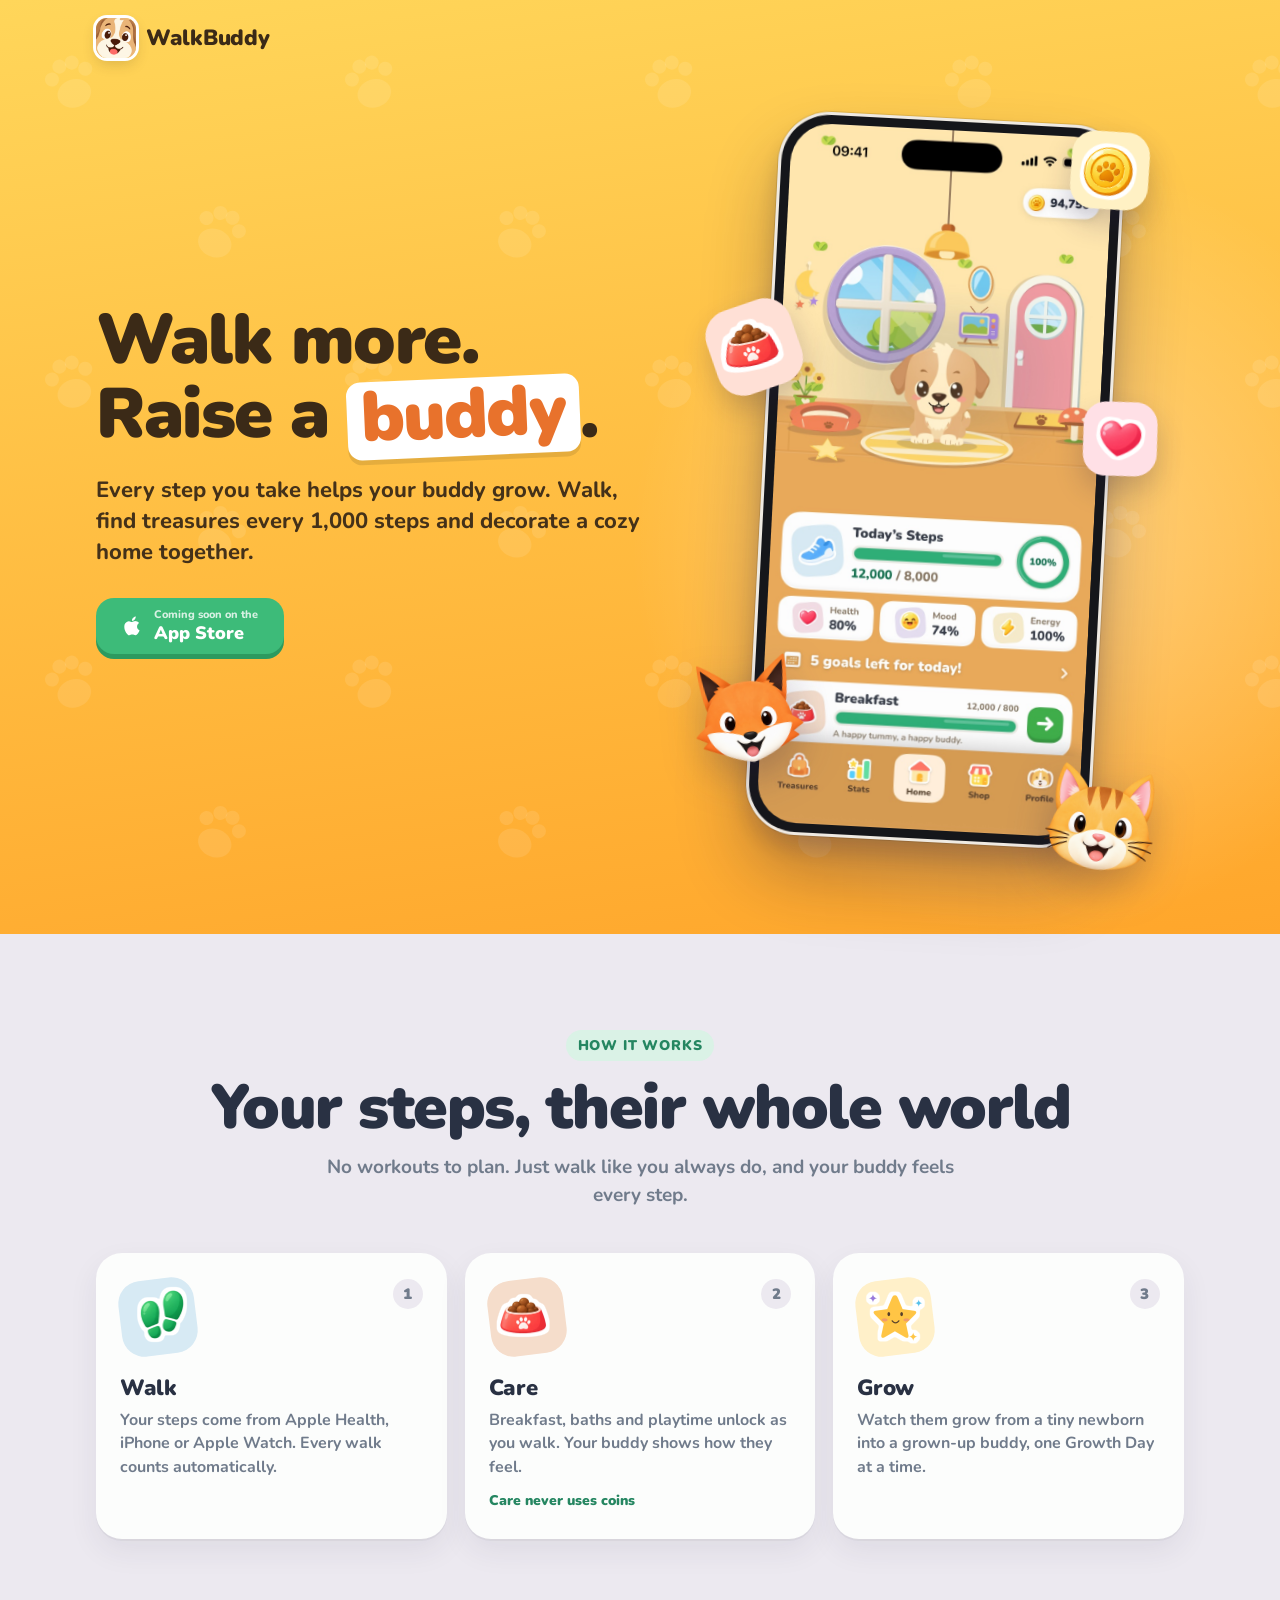
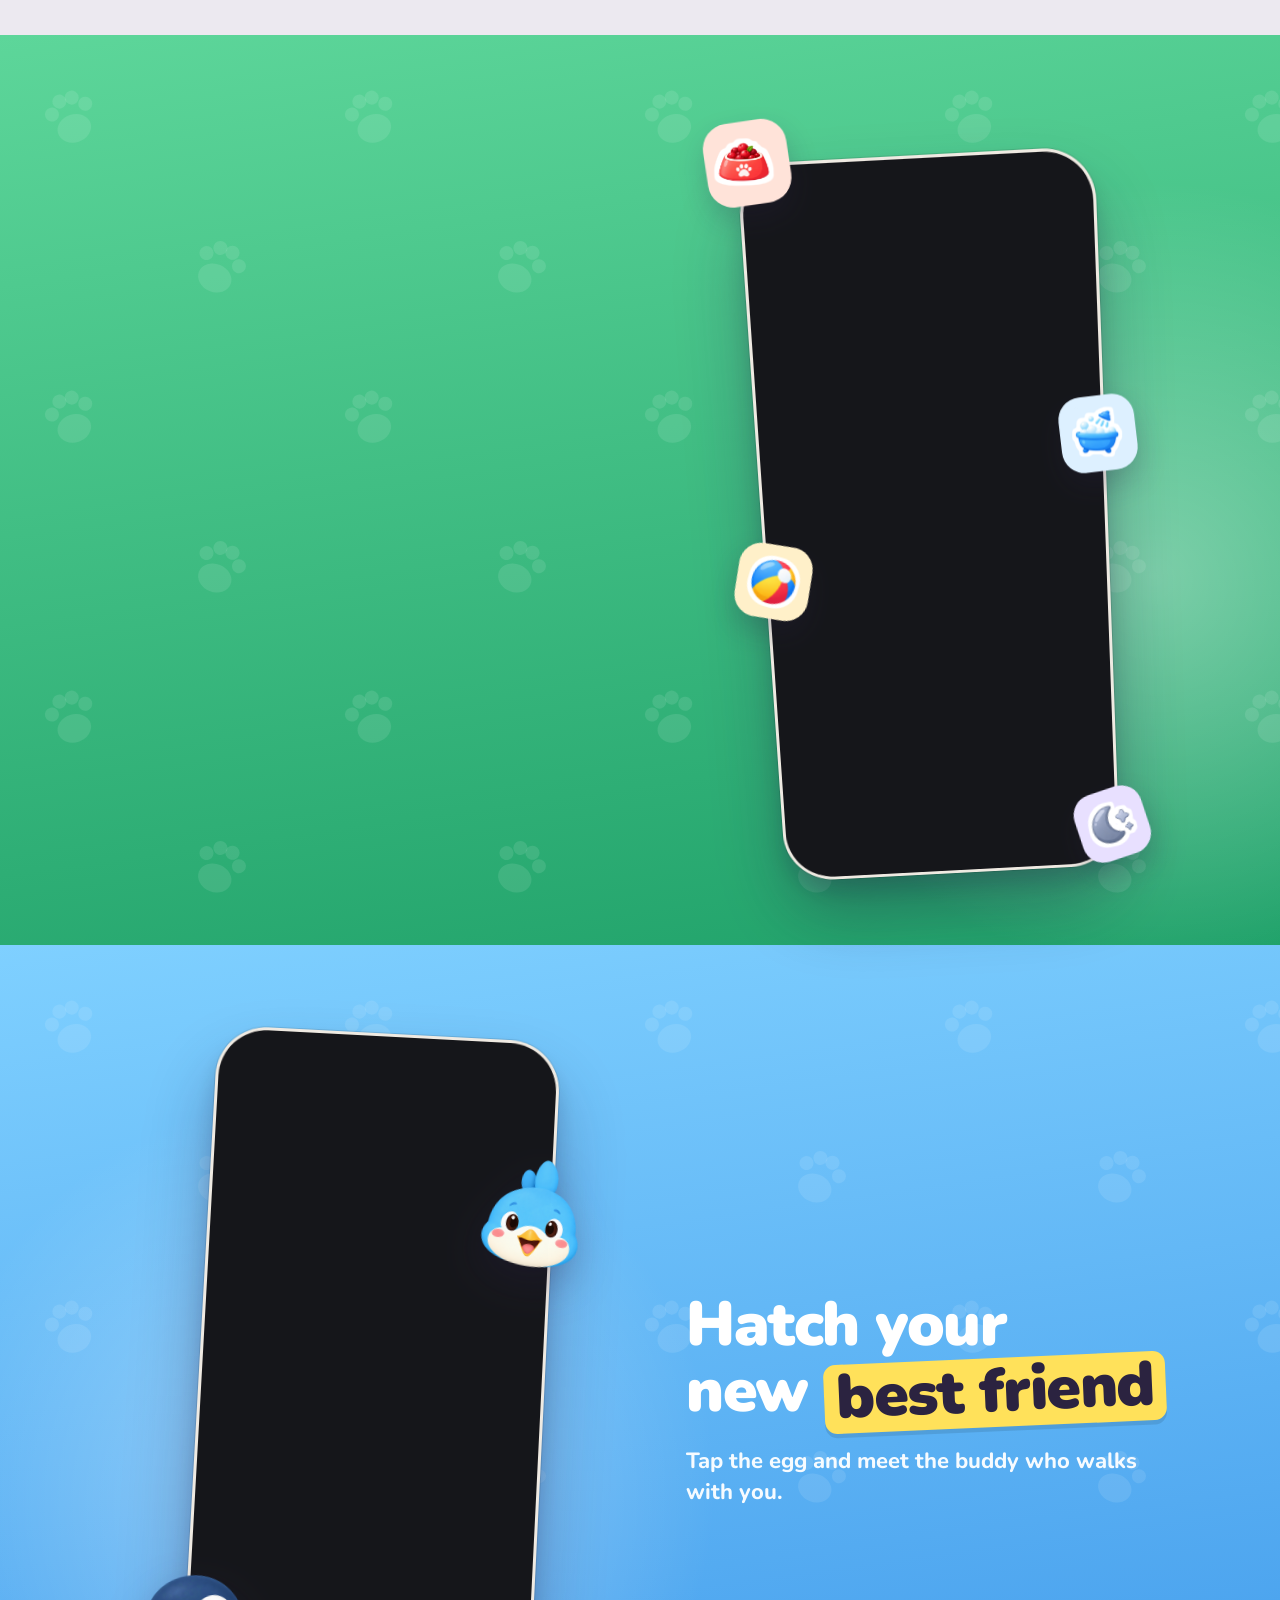
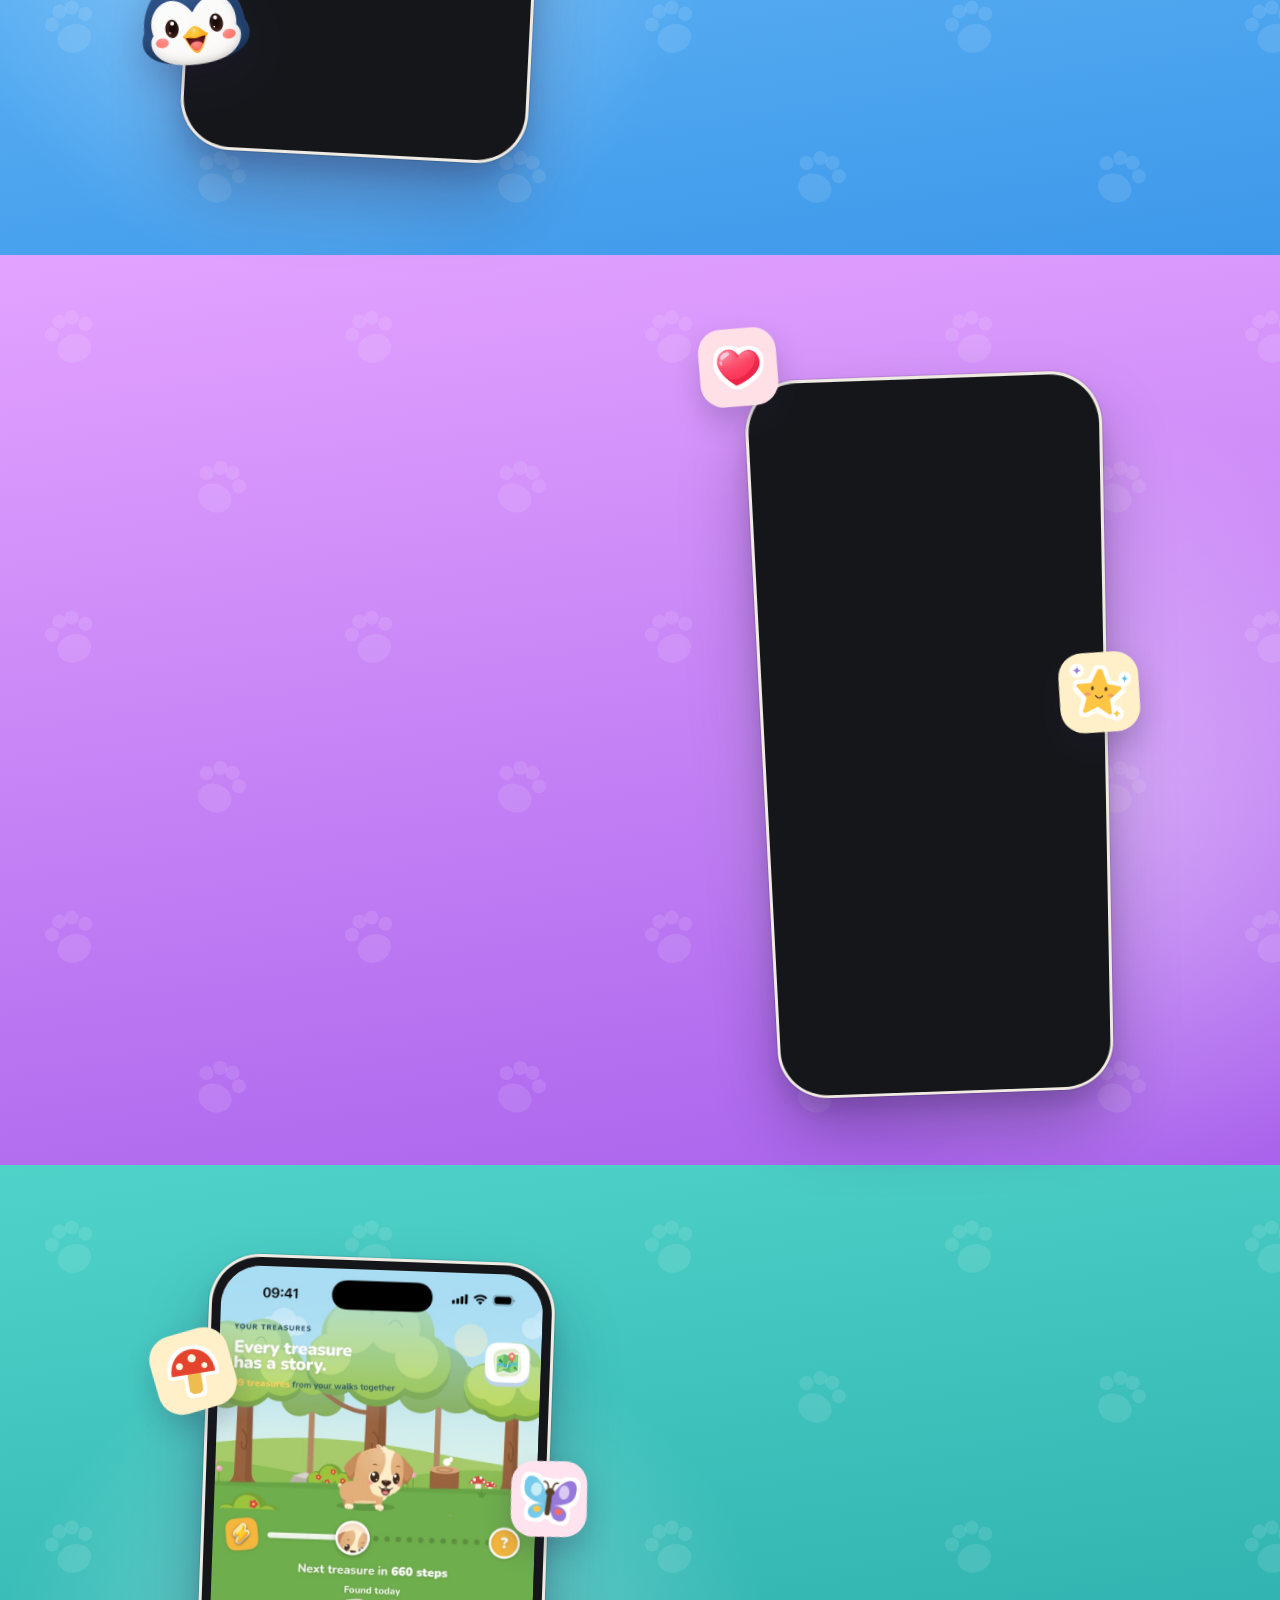
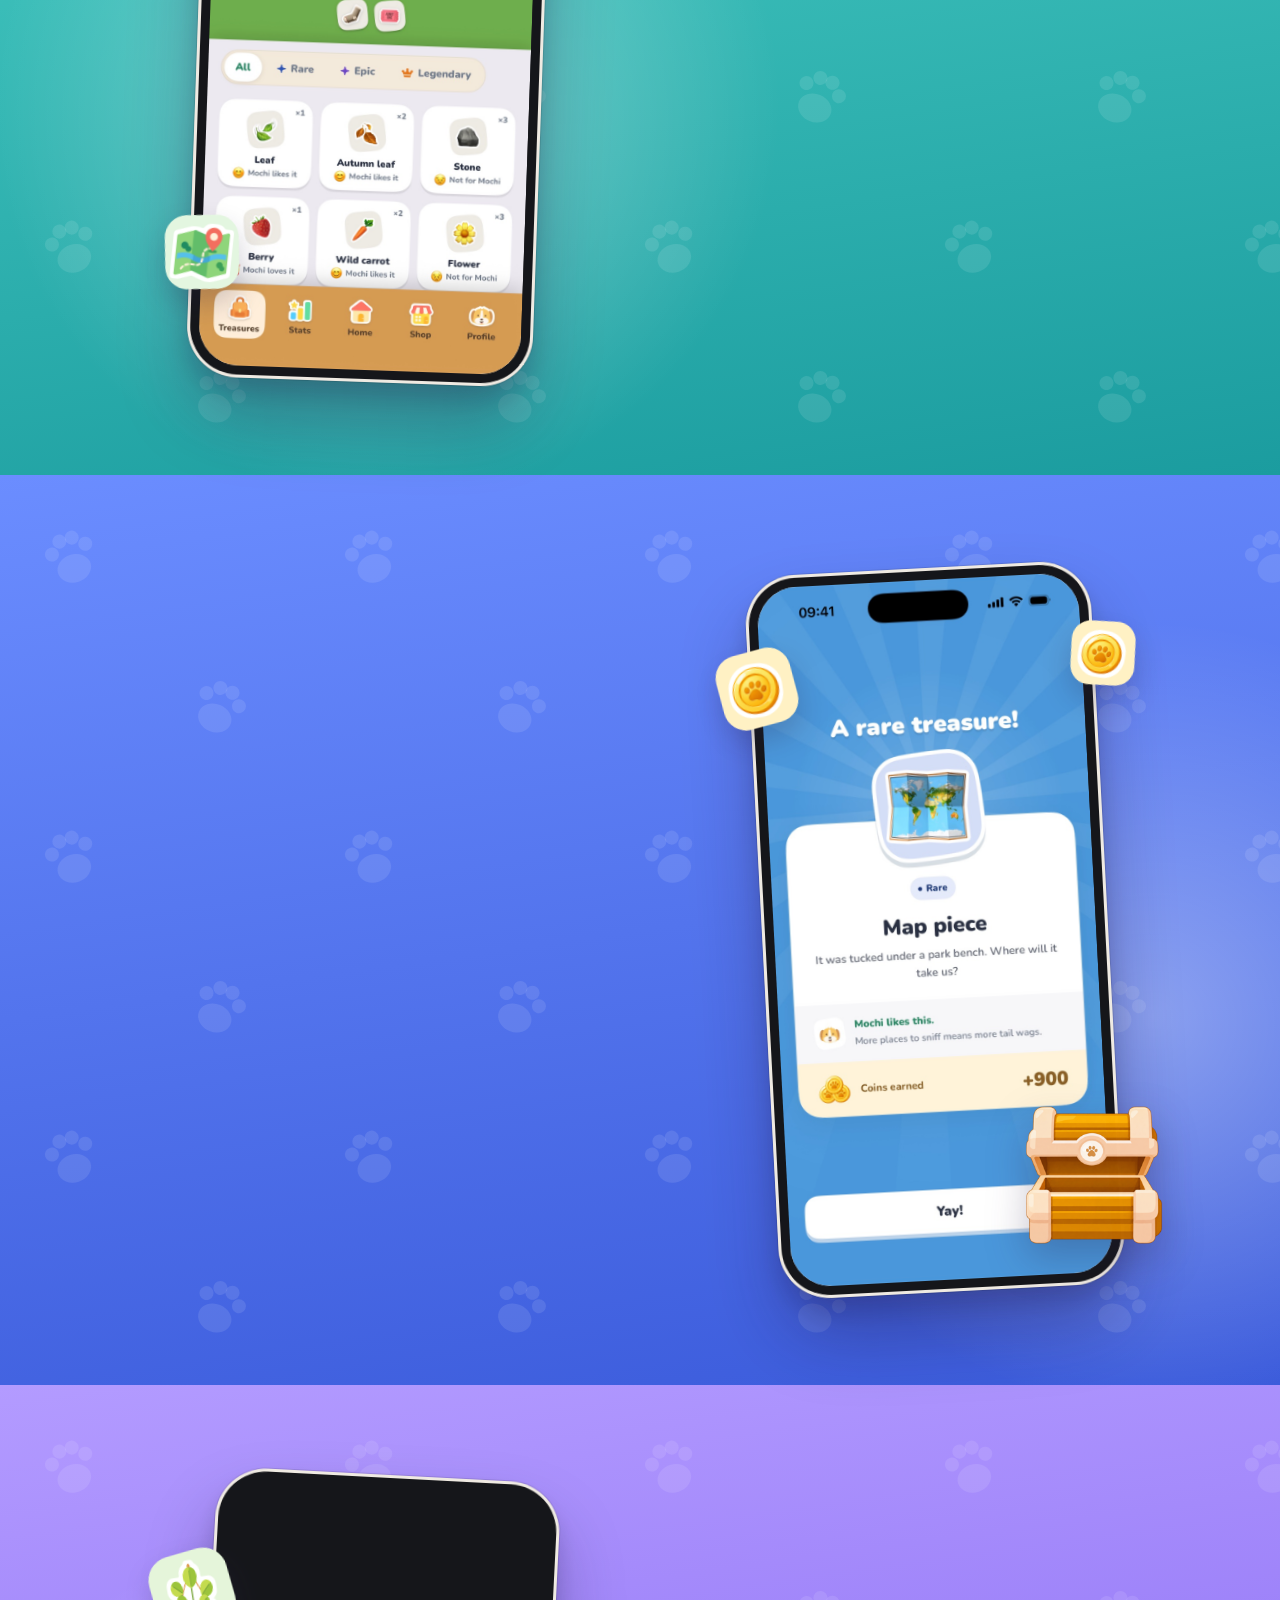
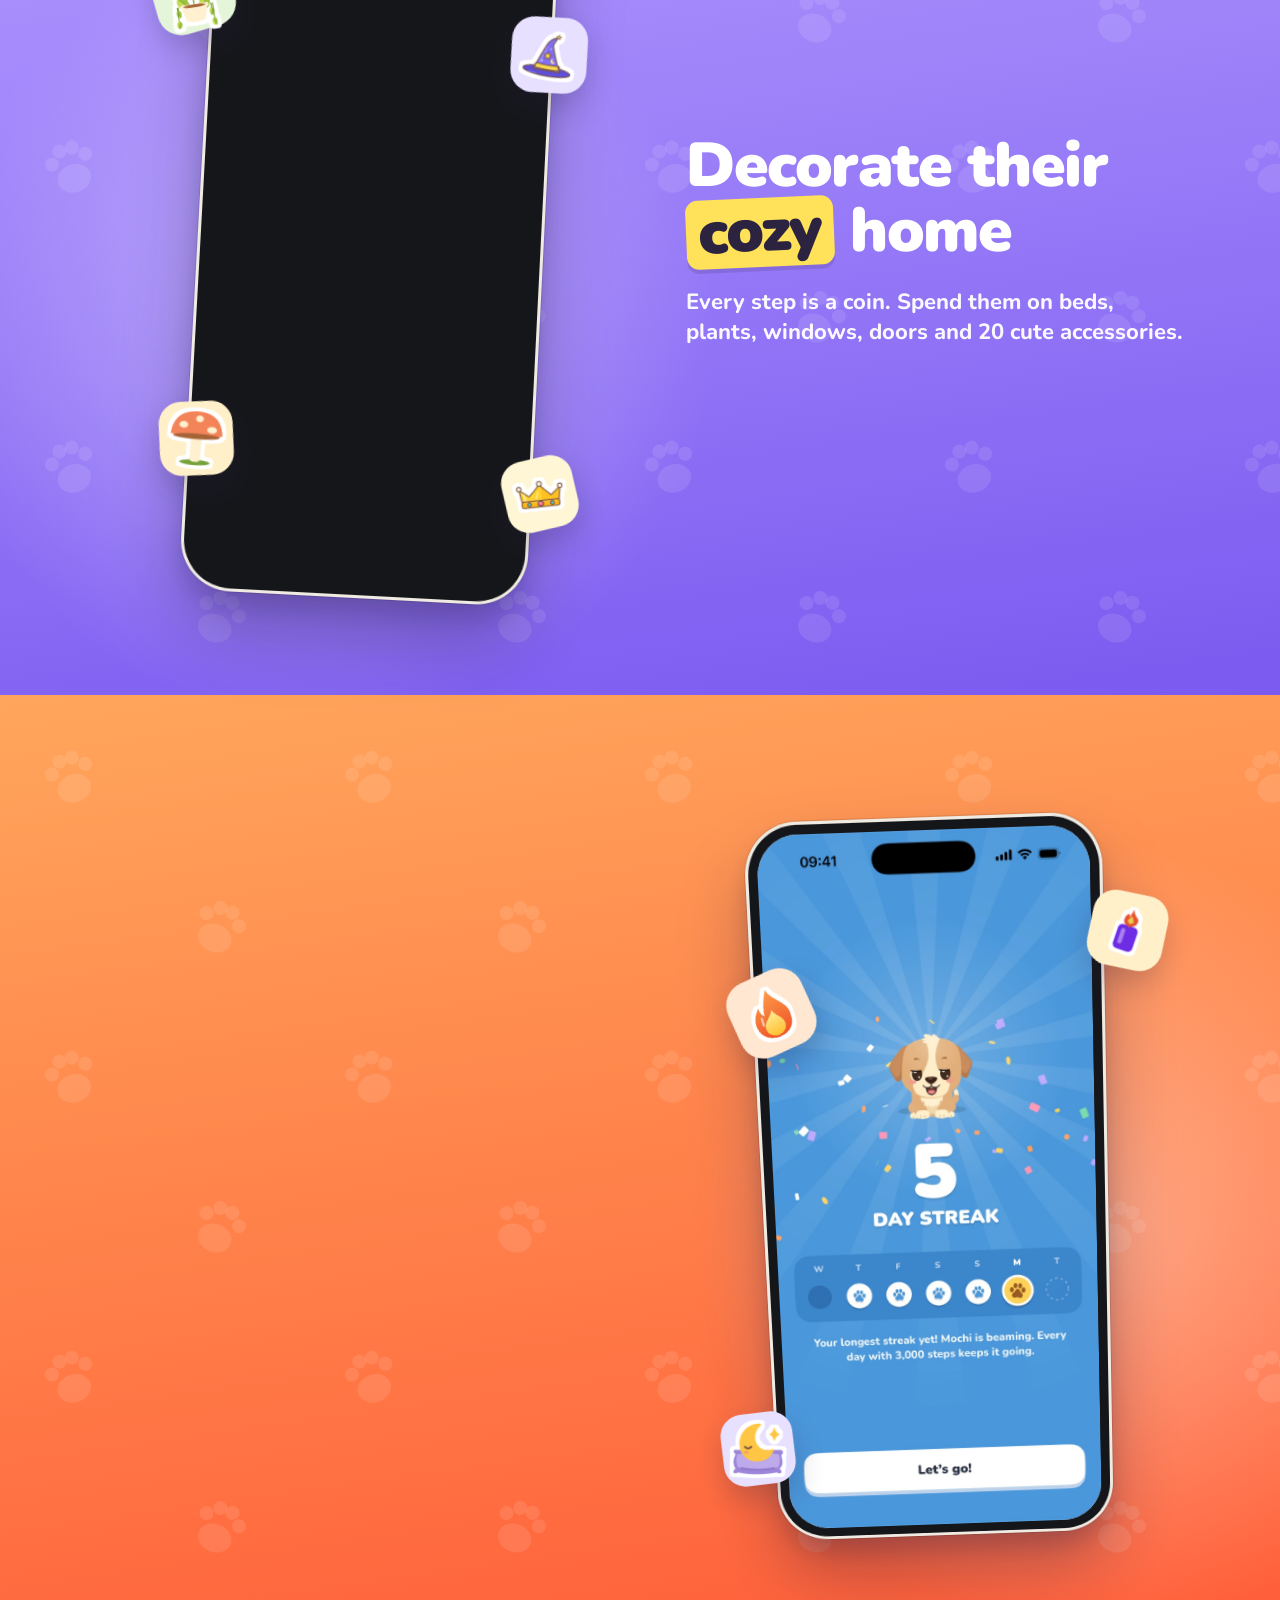
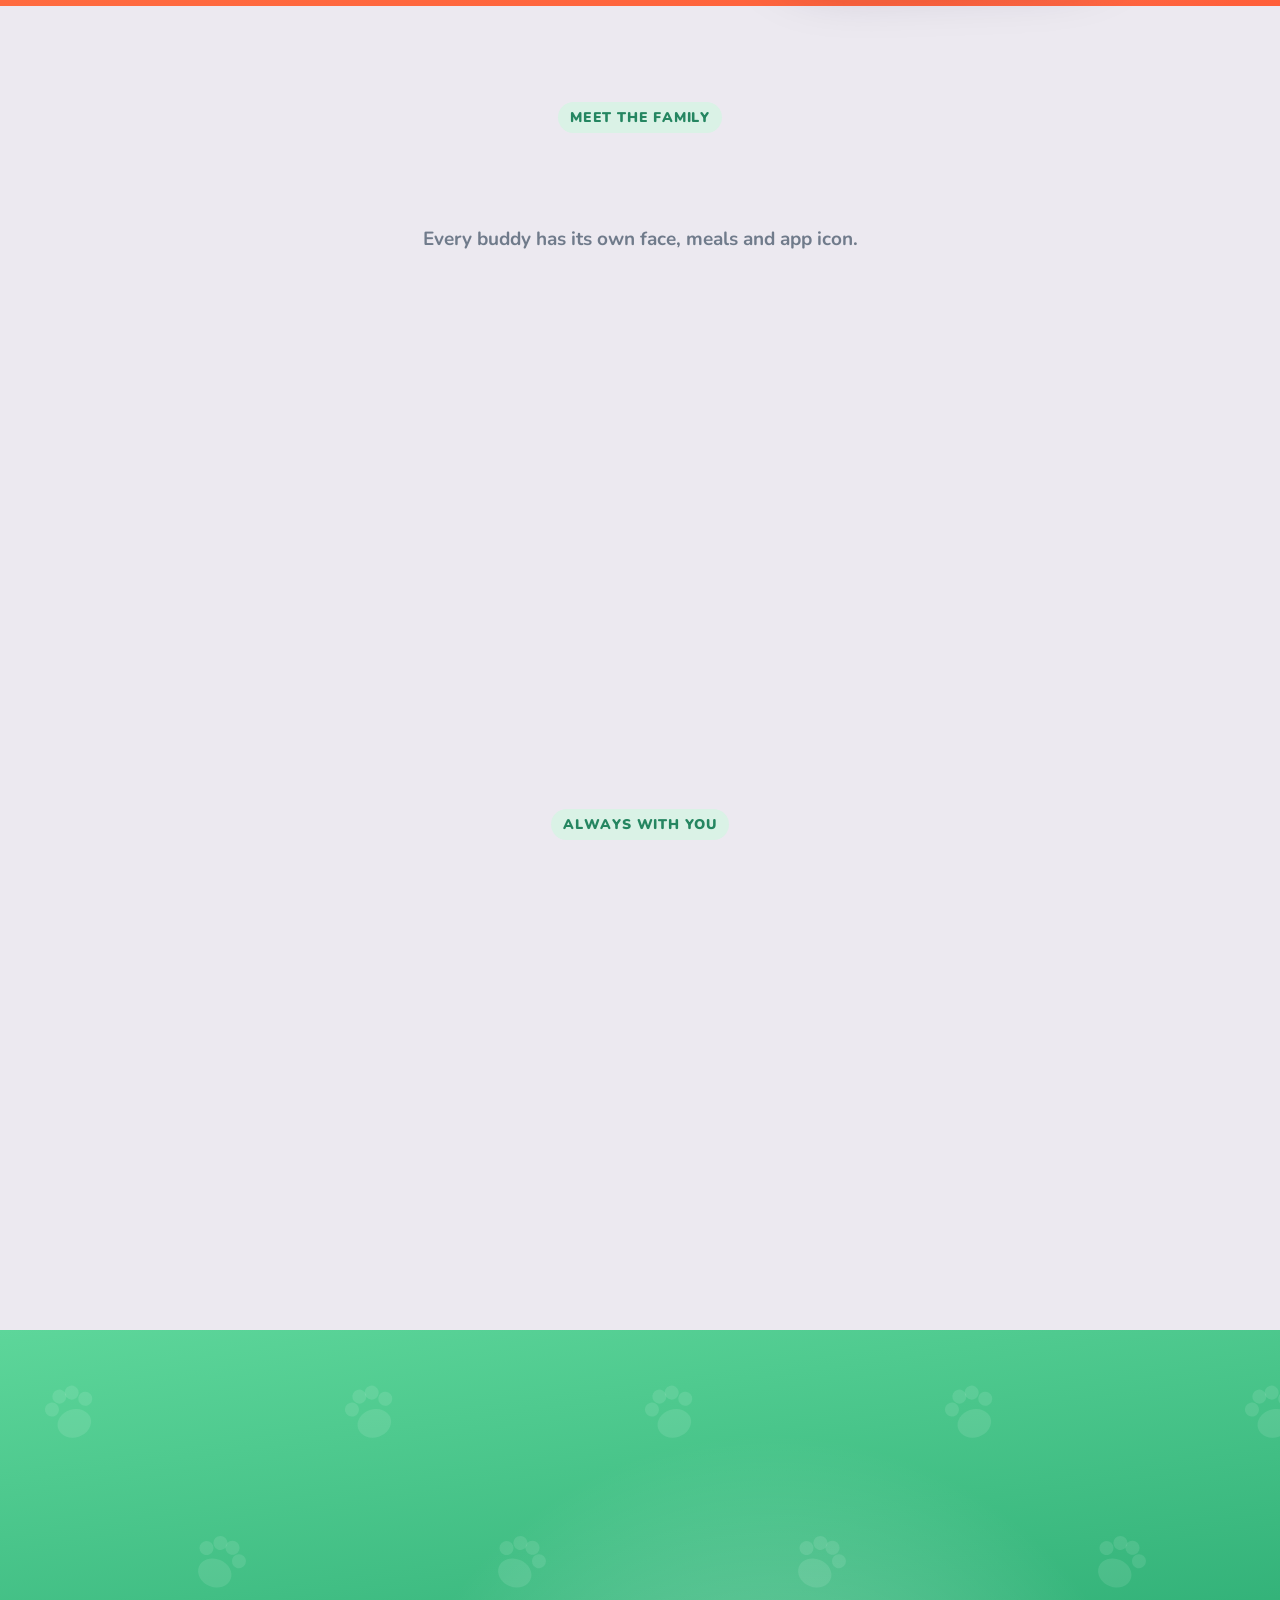
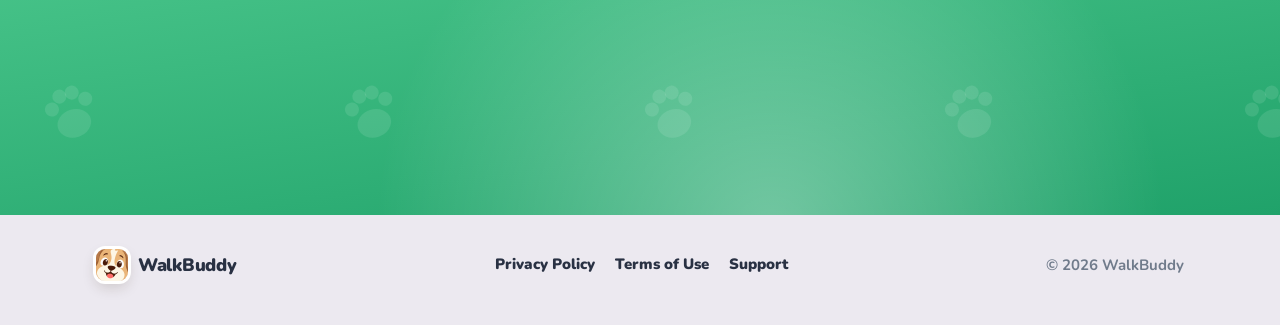
==== commit 932ba5d8: "Add files via upload" ====
--- a/index.html
+++ b/index.html
@@ -3,89 +3,1094 @@
 <head>
 <meta charset="utf-8">
 <meta name="viewport" content="width=device-width, initial-scale=1">
-<title>WalkBuddy Privacy Policy</title>
+<title>WalkBuddy: Step Counter Pet</title>
+<meta name="description" content="Every step you take helps your buddy grow. Walk, find treasures every 1,000 steps and decorate a cozy home together.">
+<meta name="theme-color" content="#FFB43F">
+<meta property="og:title" content="WalkBuddy: Step Counter Pet">
+<meta property="og:description" content="Walk more. Raise a buddy.">
+<meta property="og:image" content="assets/shots/01-home-en.jpg">
+<link rel="icon" type="image/png" href="assets/appicon.png">
+<link rel="apple-touch-icon" href="assets/appicon.png">
 <style>
-  :root { --bg: #ECE9F0; --card: #FFFDF8; --ink: #2E2A35; --muted: #6B6475; --accent: #2F6B4F; --line: #E4DFEA; }
-  @media (prefers-color-scheme: dark) { :root { --bg: #1C1A21; --card: #26232C; --ink: #F2EFF5; --muted: #A9A2B3; --accent: #8FD1AE; --line: #3A3642; } }
-  * { box-sizing: border-box; }
-  body { margin: 0; background: var(--bg); color: var(--ink); font: 16px/1.6 -apple-system, BlinkMacSystemFont, "Segoe UI", sans-serif; }
-  main { max-width: 760px; margin: 0 auto; padding: 32px 16px 64px; }
-  article { background: var(--card); border-radius: 20px; padding: 28px 24px; margin-bottom: 24px; }
-  h1 { font-size: 28px; margin: 0 0 4px; }
-  h2 { font-size: 18px; margin: 28px 0 6px; }
-  p, li { margin: 6px 0; }
-  .meta { color: var(--muted); font-size: 14px; }
-  nav a, a { color: var(--accent); }
-  nav { margin-bottom: 16px; font-weight: 600; }
-  .table { overflow-x: auto; }
-  table { width: 100%; border-collapse: collapse; font-size: 15px; margin: 10px 0; }
-  th, td { text-align: left; vertical-align: top; padding: 8px 10px 8px 0; border-bottom: 1px solid var(--line); }
-  th { font-size: 13px; color: var(--muted); font-weight: 600; }
+@font-face { font-family: Nunito; src: url(assets/Nunito-VariableFont_wght.ttf) format("truetype"); font-weight: 200 1000; font-display: swap; }
+
+:root {
+  color-scheme: light;
+  /* BuddyTheme */
+  --paper: #ECE9F0;
+  --card: #FCFDFC;
+  --ink: #293143;
+  --text: #202734;
+  --muted: #707B8B;
+  --green: #258661;
+  --forest: #147451;
+  --sage: #DAF2E6;
+  --tile: #EEEAE4;
+  /* Onboarding action key */
+  --key: #3DBB79;
+  --key-lip: #2C9A5F;
+  --mark: #FFE15A;
+  --mark-ink: #2B2340;
+  --paw: url("data:image/svg+xml;utf8,<svg xmlns='http://www.w3.org/2000/svg' width='300' height='300'><g fill='white' fill-opacity='.10'><g transform='translate(70 80) rotate(-18)'><ellipse cx='0' cy='14' rx='17' ry='14'/><circle cx='-17' cy='-6' r='7'/><circle cx='-6' cy='-16' r='7'/><circle cx='7' cy='-16' r='7'/><circle cx='18' cy='-6' r='7'/></g><g transform='translate(220 230) rotate(22)'><ellipse cx='0' cy='14' rx='17' ry='14'/><circle cx='-17' cy='-6' r='7'/><circle cx='-6' cy='-16' r='7'/><circle cx='7' cy='-16' r='7'/><circle cx='18' cy='-6' r='7'/></g></g></svg>");
+}
+
+* { box-sizing: border-box; }
+/* Nothing that pops or drifts past the edge may widen the page: on phones that made the whole page zoom out and back. */
+html { scroll-behavior: smooth; overflow-x: hidden; }
+@supports (overflow: clip) { html, body { overflow-x: clip; } }
+body { margin: 0; background: var(--paper); color: var(--text); font-family: Nunito, ui-rounded, system-ui, sans-serif; font-weight: 700; -webkit-font-smoothing: antialiased; overflow-x: hidden; }
+img { display: block; max-width: 100%; }
+a { color: inherit; }
+.wrap { max-width: 1120px; margin: 0 auto; padding: 0 16px; }
+
+/* ---------- Sticker badge: die-cut art on a -7° soft square (BuddyStickerBadge) ---------- */
+.badge { --s: 88px; --o: calc(var(--s) * .045); position: relative; display: inline-grid; place-items: center; width: var(--s); height: var(--s); flex: none; }
+.badge::before { content: ""; position: absolute; inset: 0; border-radius: calc(var(--s) * .3); background: var(--t, var(--tile)); transform: rotate(-7deg); }
+.badge img { position: relative; width: 72%; height: 72%; object-fit: contain;
+  filter: drop-shadow(var(--o) 0 0 #fff) drop-shadow(calc(var(--o) * -1) 0 0 #fff) drop-shadow(0 var(--o) 0 #fff) drop-shadow(0 calc(var(--o) * -1) 0 #fff); }
+.float .badge::before { box-shadow: 0 14px 28px rgba(40, 30, 70, .22); }
+.float { position: absolute; z-index: 3; animation: bob 5s ease-in-out infinite; transform: translate3d(0, var(--py, 0px), 0) rotate(var(--pr, 0deg)); will-change: transform; }
+.float:nth-child(2n) { animation-delay: -2.5s; }
+@keyframes bob { 0%, 100% { translate: 0 0; } 50% { translate: 0 -10px; } }
+
+/* ---------- Keys (BuddyKeyPressStyle) ---------- */
+.key { --face: var(--key); --lip: var(--key-lip); --fg: #fff; display: inline-flex; align-items: center; justify-content: center; gap: 10px; height: 56px; padding: 0 26px; border-radius: 18px; background: var(--face); color: var(--fg); font: 900 18px/1 Nunito, sans-serif; text-decoration: none; box-shadow: 0 5px 0 var(--lip); transition: transform .18s cubic-bezier(.3, 1.6, .5, 1), box-shadow .18s; border: 0; cursor: pointer; }
+.key:hover { transform: translateY(-1px); box-shadow: 0 6px 0 var(--lip); }
+.key:active { transform: translateY(5px); box-shadow: 0 0 0 var(--lip); }
+.key.white { --face: #fff; --lip: #BCD3EA; --fg: var(--forest); }
+.key svg { width: 22px; height: 22px; }
+.key small { display: block; font-size: 11px; font-weight: 800; opacity: .8; margin-bottom: 3px; }
+.key .stack { text-align: left; line-height: 1.05; }
+
+/* ---------- Header ---------- */
+header { position: absolute; inset: 0 0 auto; z-index: 10; }
+.bar { display: flex; align-items: center; justify-content: space-between; height: 76px; gap: 12px; }
+.brand { display: inline-flex; align-items: center; gap: 10px; font-weight: 900; font-size: 22px; letter-spacing: -.3px; color: #3B2A17; text-decoration: none; }
+.brand img { width: 40px; height: 40px; border-radius: 11px; box-shadow: 0 0 0 3px #fff, 0 6px 14px rgba(59, 42, 23, .18); }
+
+/* ---------- Bands ---------- */
+.band { position: relative; overflow: hidden; background: var(--paw), linear-gradient(172deg, var(--a) 0%, var(--b) 100%); color: #fff; }
+/* The soft light is drawn inside the band's own box, so the band itself can let phones hang over its bottom edge. */
+@property --sx { syntax: "<length>"; inherits: true; initial-value: 0px; }
+@property --sy { syntax: "<length>"; inherits: true; initial-value: 0px; }
+.band::after { content: ""; position: absolute; inset: 0; pointer-events: none; background: radial-gradient(circle 636px at calc(var(--gx, 60%) + 450px + var(--sx, 0px)) calc(10% + 450px + var(--sy, 0px)), rgba(255, 255, 255, .35), rgba(255, 255, 255, 0) 62%); }
+@supports (overflow: clip) {
+  .band { overflow: visible; overflow-x: clip; }
+}
+.band .wrap { position: relative; z-index: 1; display: grid; grid-template-columns: 1.05fr .95fr; align-items: center; gap: 40px; padding-top: 96px; padding-bottom: 96px; }
+.band.flip .copy { order: 2; }
+h1, h2 { font-weight: 950; letter-spacing: -1.5px; line-height: 1.05; margin: 0; }
+h1 { font-size: clamp(40px, 5.6vw, 70px); }
+h2 { font-size: clamp(36px, 5.2vw, 62px); }
+.mark { display: inline-block; padding: 0 .2em .06em; border-radius: .2em; transform: rotate(-2.5deg); background: var(--mark); color: var(--mark-ink); box-shadow: 0 .07em 0 rgba(0, 0, 0, .10); transition: transform .55s cubic-bezier(.2, 1.6, .4, 1), opacity .25s ease; }
+.mark.wait { opacity: 0; transform: rotate(-12deg) scale(.4); }
+/* Typing: the badge springs in first, then its word types itself letter by letter behind a blinking caret. */
+.mark .ch { opacity: 0; }
+.mark .ch.on { opacity: 1; }
+.caret { display: inline-block; position: relative; width: 0; }
+.caret::after { content: ""; position: absolute; left: .03em; top: -.82em; height: .9em; width: .07em; border-radius: .04em; background: currentColor; animation: blink .75s steps(1) infinite; }
+@keyframes blink { 50% { opacity: 0; } }
+.sub { font-size: clamp(18px, 2vw, 22px); font-weight: 750; line-height: 1.4; margin: 20px 0 0; max-width: 30em; opacity: .95; }
+.copy .key { margin-top: 30px; }
+
+/* ---------- Phone ---------- */
+.stage { position: relative; justify-self: center; width: min(340px, 78vw); }
+/* Hover: the phone just grows a little; the stickers and heads around it stay put. */
+.stage .phone { transition: transform .3s ease-out; }
+.stage:hover .phone { --hs: 1.05; transition: transform .45s cubic-bezier(.22, 1, .36, 1); }
+/* Real depth: stacked frame layers behind the screen give the phone a metal edge that shows as it turns. */
+.phone { transform-style: preserve-3d; }
+.phone .edge { position: absolute; inset: 0; border-radius: 48px; background: linear-gradient(90deg, rgba(255, 255, 255, .45), rgba(255, 255, 255, 0) 30%, rgba(0, 0, 0, 0) 65%, rgba(0, 0, 0, .28)), var(--shade); box-shadow: 0 0 0 3px var(--shade); transform: translateZ(var(--z)); pointer-events: none; }
+.phone img { position: relative; }
+.phone { position: relative; background: #15161A; border-radius: 48px; padding: 9px; box-shadow: 0 0 0 3px #EFEAE2, 0 0 0 4px rgba(0, 0, 0, .10), 0 40px 70px rgba(30, 20, 60, .32), 0 14px 24px rgba(30, 20, 60, .18); transform: perspective(1000px) translate3d(0, var(--ty, 0px), 0) rotate(calc(var(--r, 0deg) + var(--rz, 0deg))) rotateX(var(--rx, 0deg)) rotateY(var(--ry, 0deg)) scale(var(--hs, 1)); will-change: transform; }
+.phone img { width: 100%; aspect-ratio: 1206 / 2622; object-fit: cover; border-radius: 40px; background: #EEE; }
+.head { position: absolute; z-index: 4; width: 120px; filter: drop-shadow(0 16px 20px rgba(40, 30, 70, .28)); animation: bob 6s ease-in-out infinite; transform: translate3d(0, var(--py, 0px), 0) rotate(var(--pr, 0deg)); will-change: transform; }
+
+/* Hero */
+.hero { --a: #FFD65A; --b: #FFA62B; color: #3B2A17; }
+.hero .wrap { padding-top: 120px; }
+.hero .mark { background: #fff; color: #E8722C; }
+.hero .sub { color: #3B2A17; }
+
+/* ---------- Paper sections ---------- */
+section.paper { padding: 96px 0; }
+.eyebrow { display: inline-block; font-weight: 900; font-size: 14px; letter-spacing: .8px; text-transform: uppercase; color: var(--green); background: var(--sage); padding: 6px 12px; border-radius: 999px; }
+.paper h2 { color: var(--ink); margin-top: 14px; }
+.paper .lead { color: var(--muted); font-size: 19px; line-height: 1.45; margin: 14px 0 0; max-width: 34em; }
+.center { text-align: center; }
+.center .lead { margin-left: auto; margin-right: auto; }
+
+.steps { display: grid; grid-template-columns: repeat(3, 1fr); gap: 18px; margin-top: 44px; }
+.card { background: var(--card); border-radius: 26px; padding: 26px 24px 28px; box-shadow: 0 2px 0 rgba(41, 49, 67, .05), 0 12px 30px rgba(41, 49, 67, .07); }
+.card h3 { font-size: 22px; font-weight: 900; color: var(--ink); margin: 18px 0 6px; letter-spacing: -.3px; }
+.card p { margin: 0; color: var(--muted); font-size: 16px; line-height: 1.45; }
+.card .note { margin-top: 12px; color: var(--green); font-weight: 900; font-size: 14px; }
+.num { float: right; font-weight: 950; font-size: 15px; color: var(--muted); background: var(--paper); border-radius: 999px; width: 30px; height: 30px; display: grid; place-items: center; }
+
+/* Buddies */
+.buddies { display: grid; grid-template-columns: repeat(6, 1fr); gap: 16px; margin-top: 44px; }
+.buddy { text-align: center; }
+.buddy .face { aspect-ratio: 1; border-radius: 50%; background: var(--c); box-shadow: inset 0 0 0 5px #fff, 0 10px 22px rgba(41, 49, 67, .12); display: grid; place-items: center; transition: transform .25s cubic-bezier(.3, 1.6, .5, 1); }
+.buddy:hover .face { transform: rotate(-7deg) scale(1.06); }
+.buddy .face img { width: 74%; }
+.buddy span { display: block; margin-top: 10px; font-weight: 900; color: var(--ink); font-size: 16px; }
+
+/* Everywhere */
+.duo { display: grid; grid-template-columns: 1fr 1fr; gap: 18px; margin-top: 44px; }
+.duo .card { display: flex; gap: 18px; align-items: flex-start; }
+.duo .card h3 { margin-top: 4px; }
+.facts { display: grid; grid-template-columns: repeat(3, 1fr); gap: 18px; margin-top: 18px; }
+.fact { display: flex; align-items: center; gap: 14px; }
+.fact b { display: block; color: var(--ink); font-size: 17px; font-weight: 900; }
+.fact span { color: var(--muted); font-size: 14px; }
+
+/* CTA + footer */
+.cta { --a: #5DD69A; --b: #20A26A; text-align: center; }
+.cta .wrap { display: block; padding-top: 88px; padding-bottom: 88px; }
+.cta .sub { margin-left: auto; margin-right: auto; }
+.cta .key { margin-top: 40px; }
+.cta-heads { display: flex; justify-content: center; margin-bottom: 18px; }
+.cta-heads img { width: 76px; margin: 0 -6px; filter: drop-shadow(0 8px 12px rgba(20, 60, 40, .25)); }
+.cta-heads img:nth-child(odd) { transform: rotate(-8deg); }
+.cta-heads img:nth-child(even) { transform: rotate(8deg) translateY(6px); }
+footer { padding: 34px 0 44px; color: var(--muted); font-size: 15px; }
+footer .wrap { display: flex; flex-wrap: wrap; align-items: center; justify-content: space-between; gap: 16px; }
+footer nav { display: flex; flex-wrap: wrap; gap: 20px; }
+footer a { text-decoration: none; font-weight: 900; color: var(--ink); }
+footer a:hover { color: var(--green); }
+footer .brand { color: var(--ink); font-size: 18px; }
+footer .brand img { width: 32px; height: 32px; border-radius: 9px; }
+
+/* Reveal */
+.reveal { opacity: 0; transform: translateY(24px); transition: opacity .6s ease, transform .6s cubic-bezier(.2, .9, .3, 1.1); }
+.reveal.in { opacity: 1; transform: none; }
+.lift { position: relative; transition: opacity .6s ease, transform .5s cubic-bezier(.2, .9, .3, 1.3), box-shadow .5s ease; }
+/* Hover: the card tilts toward the pointer, lifts, and glows softly in its own colour from behind. */
+.lift.in:hover { transition: opacity .6s ease, transform .18s ease-out, box-shadow .5s ease; transform: perspective(900px) translateY(-10px) rotateX(var(--tx, 0deg)) rotateY(var(--ty, 0deg)) scale(1.02);
+  box-shadow: 0 2px 0 rgba(41, 49, 67, .05), 0 22px 44px rgba(41, 49, 67, .12), 0 0 0 1px var(--g1), 0 0 34px 4px var(--g1), 0 10px 70px 10px var(--g2); animation: glow 1.8s ease-in-out .5s infinite alternate; }
+@keyframes glow { to { box-shadow: 0 2px 0 rgba(41, 49, 67, .05), 0 24px 48px rgba(41, 49, 67, .12), 0 0 0 1px var(--g1), 0 0 46px 8px var(--g1), 0 10px 90px 18px var(--g2); } }
+.lift .badge { z-index: 3; }
+.lift .badge::before { transition: transform .45s cubic-bezier(.2, .9, .3, 1.5); }
+.lift:hover .badge::before { transform: rotate(2deg) scale(1.1); }
+
+@media (max-width: 900px) {
+  .band .wrap { grid-template-columns: 1fr; text-align: center; gap: 56px; padding-top: 72px; padding-bottom: 80px; }
+  .hero .wrap { padding-top: 104px; }
+  .band.flip .copy { order: 0; }
+  .sub { margin-left: auto; margin-right: auto; }
+  .steps, .duo { grid-template-columns: 1fr; }
+  .buddies { grid-template-columns: repeat(4, 1fr); }
+  .facts { grid-template-columns: 1fr; }
+}
+/* ---------- Play: a small, different reaction on everything you can point at ---------- */
+.fx { position: fixed; inset: 0; pointer-events: none; z-index: 50; overflow: hidden; }
+.pop { position: absolute; left: 0; top: 0; margin: calc(var(--z) / -2) 0 0 calc(var(--z) / -2); width: var(--z); height: var(--z); display: grid; place-items: center; font: 950 calc(var(--z) * .8)/1 Nunito, sans-serif; color: var(--c); animation: pop var(--d) cubic-bezier(.15, .7, .3, 1) forwards; }
+.pop.dot { background: var(--c); border-radius: 50%; }
+.pop.star { background: var(--c); clip-path: polygon(50% 0, 62% 38%, 100% 50%, 62% 62%, 50% 100%, 38% 62%, 0 50%, 38% 38%); }
+.pop.foot { background: var(--c); width: calc(var(--z) * .62); margin-left: calc(var(--z) * -.31); border-radius: 50% 50% 46% 46% / 62% 62% 38% 38%; }
+.pop.kibble { background: var(--c); border-radius: 45% 55% 50% 50%; box-shadow: inset -2px -2px 0 rgba(0, 0, 0, .18); }
+.pop.bolt { background: var(--c); clip-path: polygon(58% 0, 12% 56%, 44% 56%, 32% 100%, 88% 40%, 56% 40%, 72% 0); }
+.pop.confetti { background: var(--c); height: calc(var(--z) * .45); margin-top: calc(var(--z) * -.22); border-radius: 2px; }
+.pop.ring { border: 2px solid var(--c); border-radius: 50%; }
+.pop.leaf { background: var(--c); border-radius: 0 100% 0 100%; }
+.pop.text { width: auto; height: auto; margin: -.6em 0 0 -.8em; text-shadow: 0 2px 3px rgba(0, 0, 0, .12); }
+.burst { position: absolute; left: 0; top: 0; }
+.pop img { width: 100%; height: 100%; object-fit: contain; filter: drop-shadow(0 4px 6px rgba(40, 30, 70, .25)); }
+.pop.paw { background: var(--paw-one) center / contain no-repeat; animation: paw 1.5s ease-out forwards; rotate: var(--r); }
+.pop.paw.light { background-image: var(--paw-light); }
+/* The paw layer lies on the page, just above section backgrounds and below everything drawn on them. */
+.paws { position: absolute; left: 0; top: 0; width: 100%; z-index: 0; pointer-events: none; }
+.buddy .face, .cta-heads { position: relative; z-index: 1; }
+/* Cards sit a layer up; the hovered one drops a layer so its glow passes under its neighbours, not over them. */
+.lift { z-index: 2; }
+.lift:hover { z-index: 1; }
+@keyframes pop {
+  0% { opacity: 0; transform: translate(0, 0) scale(.3) rotate(0); }
+  14% { opacity: 1; }
+  72% { opacity: 1; }
+  100% { opacity: 0; transform: translate(var(--x), var(--y)) scale(1) rotate(var(--r)); }
+}
+@keyframes paw { 0% { opacity: 0; scale: .6; } 15% { opacity: 1; scale: 1; } 100% { opacity: 0; } }
+:root { --paw-one: url("data:image/svg+xml;utf8,<svg xmlns='http://www.w3.org/2000/svg' viewBox='-28 -28 56 56'><g fill='%23293143' fill-opacity='.16'><ellipse cx='0' cy='10' rx='13' ry='11'/><circle cx='-14' cy='-6' r='5.5'/><circle cx='-5' cy='-15' r='5.5'/><circle cx='6' cy='-15' r='5.5'/><circle cx='15' cy='-6' r='5.5'/></g></svg>"); --paw-light: url("data:image/svg+xml;utf8,<svg xmlns='http://www.w3.org/2000/svg' viewBox='-28 -28 56 56'><g fill='white' fill-opacity='.38'><ellipse cx='0' cy='10' rx='13' ry='11'/><circle cx='-14' cy='-6' r='5.5'/><circle cx='-5' cy='-15' r='5.5'/><circle cx='6' cy='-15' r='5.5'/><circle cx='15' cy='-6' r='5.5'/></g></svg>"); }
+
+/* Speech bubble: a tapped buddy says a little something of its own. */
+.say { position: absolute; left: 0; top: 0; translate: -50% -100%; padding: 7px 12px 8px; border-radius: 14px; background: #FFFDF8; color: var(--ink); font: 950 15px/1 Nunito, sans-serif; white-space: nowrap; box-shadow: 0 6px 16px rgba(41, 49, 67, .16); animation: say 1.4s cubic-bezier(.3, 1.4, .5, 1) forwards; }
+.say::after { content: ""; position: absolute; left: 50%; bottom: -6px; width: 12px; height: 12px; margin-left: -6px; background: inherit; border-radius: 2px; transform: rotate(45deg); }
+@keyframes say {
+  0% { opacity: 0; transform: translateY(8px) scale(.5) rotate(-6deg); }
+  18% { opacity: 1; transform: translateY(0) scale(1) rotate(-3deg); }
+  80% { opacity: 1; transform: translateY(-6px) scale(1) rotate(-3deg); }
+  100% { opacity: 0; transform: translateY(-14px) scale(.95) rotate(-3deg); }
+}
+/* Floating stickers lean in on hover and squish when tapped; coins flip. */
+.float .badge { cursor: pointer; transition: transform .45s cubic-bezier(.3, 1.6, .5, 1); }
+.float:hover .badge { transform: scale(1.12) rotate(-6deg); }
+
+/* Buddy heads beside the phones perk up, and squish with hearts when tapped. */
+.head { cursor: pointer; transition: scale .4s cubic-bezier(.3, 1.6, .5, 1); }
+.head:hover { scale: 1.12; }
+
+/* Highlight badges catch the light. */
+.mark { position: relative; }
+.mark::after { content: ""; position: absolute; inset: 0; border-radius: inherit; background: linear-gradient(100deg, transparent 38%, rgba(255, 255, 255, .7) 50%, transparent 62%) 130% 0 / 250% 100% no-repeat; pointer-events: none; }
+.mark:hover::after { background-position: -30% 0; transition: background-position .7s ease-in-out; }
+.mark:hover { animation: mark-wiggle .5s ease-in-out; }
+@keyframes mark-wiggle { 25% { transform: rotate(-5deg) scale(1.04); } 55% { transform: rotate(1deg) scale(1.04); } 80% { transform: rotate(-3.5deg); } }
+
+/* Eyebrow pills: the letters hop one after another like steps. */
+.eyebrow { cursor: default; }
+.eyebrow .lt { display: inline-block; white-space: pre; }
+.eyebrow:hover .lt { animation: lt-hop .45s cubic-bezier(.3, .7, .4, 1) calc(var(--i) * 28ms); }
+@keyframes lt-hop { 40% { transform: translateY(-6px) rotate(-6deg); color: var(--forest); } }
+
+/* App Store keys: pulled gently toward the pointer, with a light sweep and a hopping apple. */
+.key { position: relative; overflow: hidden; transform: translate(var(--mx, 0px), var(--my, 0px)); transition: transform .6s cubic-bezier(.22, 1, .36, 1), box-shadow .35s ease; }
+.key:hover { transform: translate(var(--mx, 0px), calc(var(--my, 0px) - 1px)); }
+.key:active { transform: translate(var(--mx, 0px), calc(var(--my, 0px) + 5px)); transition-duration: .08s; }
+.key::after { content: ""; position: absolute; inset: 0 auto 0 0; width: 45%; background: linear-gradient(100deg, transparent, rgba(255, 255, 255, .45), transparent); transform: translateX(-140%) skewX(-15deg); pointer-events: none; }
+.key:hover::after { transform: translateX(300%) skewX(-15deg); transition: transform .65s ease-in-out; }
+.key:hover svg { animation: apple-hop .9s ease-in-out; }
+@keyframes apple-hop { 40% { transform: translateY(-3px) rotate(-7deg); } 75% { transform: translateY(0) rotate(2deg); } }
+
+/* App icon: a happy spin. */
+.brand img { transition: transform .5s cubic-bezier(.3, 1.6, .5, 1); }
+.brand:hover img { transform: rotate(-12deg) scale(1.12); }
+
+/* Card numbers turn green and flip with the card. */
+.num { transition: transform .5s cubic-bezier(.3, 1.4, .5, 1), background .3s, color .3s; }
+.lift:hover .num { transform: rotateY(360deg) scale(1.1); background: var(--key); color: #fff; }
+
+/* Bands: the soft light and paw prints drift with the pointer. */
+.band { background-position: var(--bx, 0px) var(--by, 0px), 0 0; transition: background-position .8s ease-out, --sx 1s ease-out, --sy 1s ease-out; }
+
+
+/* Buddy picker: each face turns to watch the pointer and squashes softly when tapped. */
+.buddy { cursor: pointer; }
+.buddy .face { position: relative; }
+.buddy .face img { transform: translate(var(--lx, 0px), var(--ly, 0px)) rotate(var(--lr, 0deg)); transition: transform .45s cubic-bezier(.22, 1, .36, 1); }
+.buddy span { transition: color .25s, transform .35s cubic-bezier(.3, 1.6, .5, 1); }
+.buddy:hover span { color: var(--c-ink, var(--ink)); transform: translateY(-2px) scale(1.06); }
+
+/* CTA heads: the one you point at pops up, its neighbours lean away. */
+.cta-heads img { cursor: pointer; transition: transform .4s cubic-bezier(.3, 1.6, .5, 1); }
+.cta-heads:hover img:nth-child(odd) { transform: rotate(-12deg) translateX(-4px); }
+.cta-heads:hover img:nth-child(even) { transform: rotate(12deg) translate(4px, 6px); }
+.cta-heads img:hover:nth-child(n) { transform: translateY(-16px) scale(1.18) rotate(0); }
+
+/* Footer links draw an underline. */
+footer nav a { background: linear-gradient(currentColor, currentColor) 0 100% / 0 2px no-repeat; transition: background-size .3s ease, color .2s; padding-bottom: 2px; }
+footer nav a:hover { background-size: 100% 2px; }
+
+@media (max-width: 520px) {
+  .buddies { grid-template-columns: repeat(3, 1fr); gap: 12px; }
+  .head { width: 88px; }
+  .stage { width: 64vw; }
+  .float .badge { --s: 62px !important; }
+  .brand span { display: none; }
+}
+/* Touch screens keep :hover after a tap, so hover-only growth would stick and then spring back: switch it off there. */
+@media (hover: none) {
+  .lift.in:hover { transform: none; animation: none; box-shadow: 0 2px 0 rgba(41, 49, 67, .05), 0 12px 30px rgba(41, 49, 67, .07); }
+  .lift:hover .badge::before { transform: rotate(-7deg); }
+  .lift:hover .num { transform: none; background: var(--paper); color: var(--muted); }
+  .stage:hover .phone { --hs: 1; }
+  .float:hover .badge { transform: none; }
+  .head:hover { scale: 1; }
+  .buddy:hover .face { transform: none; }
+  .buddy:hover > span { transform: none; color: var(--ink); }
+  .cta-heads:hover img:nth-child(odd), .cta-heads img:hover:nth-child(odd) { transform: rotate(-8deg); }
+  .cta-heads:hover img:nth-child(even), .cta-heads img:hover:nth-child(even) { transform: rotate(8deg) translateY(6px); }
+  .mark:hover { animation: none; }
+  .key:hover svg { animation: none; }
+}
+@media (prefers-reduced-motion: reduce) {
+  .float, .head, .lift:hover { animation: none; }
+  .reveal { opacity: 1; transform: none; transition: none; }
+  .stage:hover .phone { --hs: 1; }
+  .mark:hover, .eyebrow:hover .lt, .key:hover svg { animation: none; }
+  .band { transition: none; }
+  html { scroll-behavior: auto; }
+}
 </style>
 </head>
 <body>
-<main>
-<article id="en" lang="en">
-<h1>WalkBuddy Privacy Policy</h1>
-<p class="meta">Effective date: 31 October 2026</p>
-
-<p>WalkBuddy (“the app”) is a walking companion game for iPhone and Apple Watch. This policy explains what the app reads, what stays on your devices, what is sent to the services we use, why, for how long, and what rights you have.</p>
-
-<h2>Who is responsible</h2>
-<p>The data controller is Zeynep Gürkan (“we”). Contact: <a href="mailto:walkbuddysupport@gmail.com">walkbuddysupport@gmail.com</a>.</p>
-
-<h2>Steps and Apple Health</h2>
-<p>With your permission, WalkBuddy reads your <strong>step count and walking distance</strong> from Apple Health (including steps from Apple Watch). If Health is unavailable, it can use your iPhone’s Motion &amp; Fitness step count instead. WalkBuddy never writes to Health and never reads any other health data.</p>
-<p>Step counts, distance, your daily step goal, streaks, your buddy’s growth, treasures, coins and the names you enter <strong>stay on your own devices</strong>: your iPhone, its home-screen and lock-screen widgets, and, if you use it, your paired Apple Watch, which receives a summary of your buddy and today’s progress directly from your iPhone. None of this is uploaded to us or to any third party, sold, or used for advertising or marketing. There is no account and no cloud sync. When you share a picture of your buddy or your day from the app, iOS’s share sheet sends it only to the place you choose; we never receive a copy.</p>
-
-<h2>What is sent, and why</h2>
-<div class="table"><table>
-<tr><th>Service</th><th>What it receives</th><th>Why</th></tr>
-<tr><td>Google Firebase Analytics</td><td>Usage events about the app itself: screens and tabs opened, onboarding steps, a few onboarding choices (preferred walk time, what you enjoy, walking history, buddy species, favourite colour), care actions, room and accessory items chosen (item name only), paywall views and plan choices, whether a permission was allowed, reminder settings, app language, Pro status. Plus a random app-instance identifier created by Firebase Analytics and basic device information, including approximate geography derived by Google from the network IP address.</td><td>To understand which parts of the app work and improve it.</td></tr>
-<tr><td>Google Firebase Crashlytics</td><td>Crash logs, device model, iOS and app version, and a separate random installation identifier created by Crashlytics.</td><td>To find and fix crashes.</td></tr>
-<tr><td>Google Firebase Remote Config</td><td>A random Firebase installation identifier and device information when the app asks for updated game settings.</td><td>To adjust game balance without an app update.</td></tr>
-<tr><td>RevenueCat</td><td>A pseudonymous app user ID and your subscription and purchase status from Apple. WalkBuddy does not send the Firebase Analytics identifier to RevenueCat.</td><td>To check whether WalkBuddy Pro is active.</td></tr>
-<tr><td>Google Ads (through Firebase Analytics)</td><td>Only if you enable both ad results and usage data: the app events Firebase already collects, including installs, trials and subscriptions (plan, price and currency), with Firebase’s random identifiers. The advertising identifier (IDFA) only if you also allow tracking in iOS’s prompt. No ad personalisation or remarketing.</td><td>To see which of our Google ads bring people to WalkBuddy and to improve those campaigns.</td></tr>
-<tr><td>Meta (Facebook, Instagram) and TikTok</td><td>Only if you enable ad results: that the app was installed and opened, and when you start a trial or subscribe (plan, price and currency), with a random device identifier created by each SDK and basic device information, including the IP address. The advertising identifier (IDFA) only if you also allow tracking in iOS’s prompt.</td><td>To see which of our ads on Meta and TikTok bring people to WalkBuddy and to improve those campaigns.</td></tr>
-</table></div>
-<p>We do not send your name or email to these providers. Random app and installation identifiers can link records to the same app installation; these records are pseudonymous personal data. RevenueCat processes Apple transaction identifiers to manage purchases. These services <strong>never receive</strong> step counts, distance, Health or Motion readings, your daily step goal, streaks, growth days, coin amounts or balances, your answers about health, weight, tiredness or daily steps, or any name you type. We do not show ads. Google, Meta and TikTok receive ad results only if you enable them, and the IDFA only if you also allow tracking; you can turn ad results off at any time in the app’s Settings, and tracking in iOS Settings › Privacy & Security › Tracking. They may match them to their own records of the ad you saw.</p>
-<p>WalkBuddy Pro is an auto-renewing subscription sold and billed by Apple; we never see your payment details. Reminders are optional and scheduled locally on your device.</p>
-
-<h2>Legal basis</h2>
-<p>Checking whether your subscription is active is necessary to provide the service you bought (GDPR Art. 6(1)(b); KVKK Art. 5(2)(c)); we use RevenueCat, a service provider acting on our behalf, to do this. Usage events (Firebase Analytics) are sent only with your consent (GDPR Art. 6(1)(a); KVKK Art. 5(1)), except in the United States and Japan (when both your App Store country and your iPhone’s region are one of these), where usage events and crash reports are on unless you turn them off. The app asks once, on one privacy page at the start, sends nothing before you answer, and you can withdraw consent at any time in Settings › Steps &amp; privacy › Share usage data; withdrawing does not affect events sent before. Ad results for Google Ads, Meta and TikTok are a third, separate consent (GDPR Art. 6(1)(a); KVKK Art. 5(1)), asked on the same privacy page and off until you agree; neither SDK starts before that. In the United States and Japan (when both your App Store country and your iPhone’s region are one of these) we do not ask separately: the privacy page explains ad results, then iOS asks whether WalkBuddy may track, and that answer alone decides. If you do not allow tracking, nothing is sent to Google Ads, Meta or TikTok. Change it at any time in iOS Settings › Privacy &amp; Security › Tracking. Withdraw it in Settings › Steps &amp; privacy › Share ad results. Crash reporting is a separate, optional consent (GDPR Art. 6(1)(a); KVKK Art. 5(1)), off by default outside the United States and Japan. Enable or withdraw it in Settings › Steps &amp; privacy › Send crash reports. Firebase starts and fetches game settings through Remote Config only after either usage sharing or crash reporting is enabled. Remote Config supports game functionality on legitimate interest (GDPR Art. 6(1)(f); KVKK Art. 5(2)(f)); shipped defaults work without it. Pre-consent usage events are discarded, never uploaded retrospectively. Withdrawal stops future usage events; it does not erase data already uploaded. Random installation identifiers make these records pseudonymous, not fully anonymous. Data is collected automatically by the app through the services listed above. Sharing usage data, crash reports or ad results is never required: if you say no, every part of WalkBuddy works the same.</p>
-
-<h2>International transfers</h2>
-<p>Google, RevenueCat, Meta and TikTok may process this data in the United States and other countries. When data leaves the European Economic Area or the United Kingdom, these providers protect it under their data processing terms, which use the European Commission’s standard contractual clauses or, where the provider is certified, the EU–US Data Privacy Framework. See <a href="https://firebase.google.com/support/privacy">Firebase privacy information</a>, <a href="https://www.revenuecat.com/privacy">RevenueCat’s privacy policy</a>, <a href="https://www.facebook.com/privacy/policy/">Meta’s privacy policy</a> and <a href="https://www.tiktok.com/legal/page/global/privacy-policy-for-tiktok-business-products/en">TikTok’s business products privacy policy</a>.</p>
-
-<h2>How long data is kept</h2>
-<ul>
-<li>On your devices: until you use Settings › Start over or delete the app (and any device backup that contains it).</li>
-<li>Firebase Analytics: event data tied to the app-instance identifier is kept for 2 months, then deleted automatically; aggregated reports do not identify an installation.</li>
-<li>Firebase Crashlytics: crash reports are kept for 90 days.</li>
-<li>Meta and TikTok: they keep ad results under their own retention rules, described in the policies linked above; we cannot change these.</li>
-<li>RevenueCat: the anonymous subscription record is kept while it is needed to provide the subscription and to meet legal accounting obligations, then deleted.</li>
-</ul>
-
-<h2>Deleting your data</h2>
-<p>Settings › Steps &amp; privacy › Start over erases everything WalkBuddy keeps on your iPhone and gives Firebase Analytics a new app-instance identifier for future events. It does not delete data already sent to Firebase or RevenueCat, and it does not change the Crashlytics, Firebase installation or RevenueCat identifiers. Data already sent is deleted when its retention period ends, or earlier if you ask us. Because we never collect your name or email, we find your records by the support code in Settings › Steps &amp; privacy: tap “Ask us to delete sent data”, which emails us with that code, and we reply within 30 days. Ask before Start over, which gives your iPhone a new Firebase code. You can also turn off Health, Motion or notification access at any time in iOS Settings.</p>
-<p>To ask for deletion or access, write to <a href="mailto:walkbuddysupport@gmail.com">walkbuddysupport@gmail.com</a>. Because these identifiers are not linked to your name, email or Apple Account, we may need your help to find your records (for example the date you installed the app or your App Store purchase receipt); if we cannot identify them, we will tell you. We answer within 30 days.</p>
-
-<h2>Your rights</h2>
-<p>Under the GDPR, Turkey’s KVKK (Article 11) and similar laws, you may have the right to learn whether your data is processed, access it, have it corrected or deleted, receive it in a portable format, restrict how it is processed, object to processing based on legitimate interests, withdraw a consent at any time without affecting what was done before, learn who it is shared with, and claim compensation for unlawful processing. Write to <a href="mailto:walkbuddysupport@gmail.com">walkbuddysupport@gmail.com</a>; we reply within 30 days. You may also complain to your data protection authority (in Turkey, the Personal Data Protection Authority, KVKK).</p>
-
-<h2>US state privacy rights (including California)</h2>
-<p>We do not sell personal data for money. If you turn on ad results, sending install, open and subscription events to Google, Meta and TikTok to measure our ads may count as “sharing” for cross-context behavioral advertising under the California Consumer Privacy Act (as amended by the CPRA), or as targeted advertising under similar state laws. Ad results are off until you agree: in the United States and Japan by allowing tracking in iOS’s prompt, elsewhere in the app’s privacy page. You can opt out at any time in iOS Settings › Privacy & Security › Tracking (United States and Japan) or in the app’s Settings › Steps & privacy › Share ad results (elsewhere).</p>
-<p>The categories involved are identifiers (random app, installation and device identifiers, and the IDFA only if you allow tracking), internet or app activity (the usage events listed above), commercial information (subscription status and plan) and approximate location derived from your IP address. We do not use or disclose sensitive personal information: your step and Health data never leave your devices. You may ask to know, access, correct or delete your personal data and to opt out of its sale or sharing, by writing to <a href="mailto:walkbuddysupport@gmail.com">walkbuddysupport@gmail.com</a>, directly or through an authorized agent. We will not treat you differently for using these rights.</p>
-
-<h2>Children</h2>
-<p>WalkBuddy is not directed at children under 13, and we do not knowingly collect personal data from them.</p>
-
-<h2>Changes</h2>
-<p>If this policy changes, we will update this page and its effective date.</p>
-
-<h2>Contact</h2>
-<p>Zeynep Gürkan · <a href="mailto:walkbuddysupport@gmail.com">walkbuddysupport@gmail.com</a></p>
-</article>
+
+<header>
+  <div class="wrap bar">
+    <a class="brand" href="#top"><img src="assets/appicon.png" alt=""><span>WalkBuddy</span></a>
+  </div>
+</header>
+
+<main id="top">
+
+<!-- Hero -->
+<section class="band hero" style="--gx: 45%">
+  <div class="wrap">
+    <div class="copy">
+      <h1><span>Walk more.</span><br><span>Raise a <span class="mark">buddy</span>.</span></h1>
+      <p class="sub">Every step you take helps your buddy grow. Walk, find treasures every 1,000 steps and decorate a cozy home together.</p>
+      <a class="key store" href="#download">
+        <svg viewBox="0 0 24 24" fill="currentColor" aria-hidden="true"><path d="M16.4 12.6c0-2.6 2.1-3.8 2.2-3.9-1.2-1.8-3.1-2-3.7-2-1.6-.2-3.1.9-3.9.9-.8 0-2-.9-3.4-.9-1.7 0-3.3 1-4.2 2.6-1.8 3.1-.5 7.7 1.3 10.2.9 1.2 1.9 2.6 3.2 2.6 1.3-.1 1.8-.8 3.3-.8 1.6 0 2 .8 3.4.8 1.4 0 2.3-1.3 3.1-2.5 1-1.4 1.4-2.8 1.4-2.9 0 0-2.7-1-2.7-4.1zM13.9 4.9c.7-.9 1.2-2 1.1-3.2-1 0-2.3.7-3 1.6-.7.8-1.3 2-1.1 3.1 1.1.1 2.3-.6 3-1.5z"/></svg>
+        <span class="stack"><small>Coming soon on the</small>App Store</span>
+      </a>
+    </div>
+    <div class="stage">
+      <div class="phone" style="--r: 3deg"><img src="assets/shots/01-home-en.jpg" alt="WalkBuddy home: the puppy in its cozy room with today's steps and care"></div>
+      <img class="head" src="assets/heads/head-fox.png" alt="" style="left: -70px; bottom: 30px; rotate: -12deg">
+      <img class="head" src="assets/heads/head-cat.png" alt="" style="right: -60px; bottom: -20px; rotate: 10deg; animation-delay: -3s">
+      <div class="float" style="right: -40px; top: 40px; rotate: 8deg"><span class="badge" style="--s: 78px; --t: #FFF1C4"><img src="assets/icons/icon-coin.png" alt=""></span></div>
+      <div class="float" style="left: -60px; top: 150px; rotate: -9deg"><span class="badge" style="--s: 88px; --t: #FFE0D6"><img src="assets/icons/care-feed.png" alt=""></span></div>
+      <div class="float" style="right: -50px; top: 300px; rotate: 7deg"><span class="badge" style="--s: 74px; --t: #FFE0E6"><img src="assets/icons/icon-health.png" alt=""></span></div>
+    </div>
+  </div>
+</section>
+
+<!-- How it works -->
+<section class="paper" id="how">
+  <div class="wrap center">
+    <span class="eyebrow">How it works</span>
+    <h2 class="reveal">Your steps, their whole world</h2>
+    <p class="lead">No workouts to plan. Just walk like you always do, and your buddy feels every step.</p>
+    <div class="steps" style="text-align: left">
+      <div class="card lift reveal" data-fx="walk" style="--g1: rgba(60, 195, 122, .28); --g2: rgba(124, 198, 238, .30)">
+        <span class="num">1</span>
+        <span class="badge" style="--s: 76px; --t: #D7EAF4"><img src="assets/icons/icon-steps.png" alt=""></span>
+        <h3>Walk</h3>
+        <p>Your steps come from Apple Health, iPhone or Apple Watch. Every walk counts automatically.</p>
+      </div>
+      <div class="card lift reveal" data-fx="feed" style="--g1: rgba(240, 138, 108, .28); --g2: rgba(246, 165, 192, .30)">
+        <span class="num">2</span>
+        <span class="badge" style="--s: 76px; --t: #F5DDCB"><img src="assets/icons/care-feed.png" alt=""></span>
+        <h3>Care</h3>
+        <p>Breakfast, baths and playtime unlock as you walk. Your buddy shows how they feel.</p>
+        <p class="note">Care never uses coins</p>
+      </div>
+      <div class="card lift reveal" data-fx="grow" style="--g1: rgba(255, 200, 61, .32); --g2: rgba(178, 141, 240, .28)">
+        <span class="num">3</span>
+        <span class="badge" style="--s: 76px; --t: #FFF0C9"><img src="assets/icons/icon-journey-brightest-star.png" alt=""></span>
+        <h3>Grow</h3>
+        <p>Watch them grow from a tiny newborn into a grown-up buddy, one Growth Day at a time.</p>
+      </div>
+    </div>
+  </div>
+</section>
+
+<!-- Feature bands -->
+<section class="band" style="--a: #5DD69A; --b: #20A26A; --gx: 55%">
+  <div class="wrap">
+    <div class="copy reveal">
+      <h2><span>Every step</span><br><span><span class="mark">feeds</span> your buddy</span></h2>
+      <p class="sub">Breakfast, baths and playtime unlock as you walk.</p>
+    </div>
+    <div class="stage">
+      <div class="phone" style="--r: -3deg"><img loading="lazy" src="assets/shots/02-care-fox-en.jpg" alt="The fox buddy eating its meal"></div>
+      <div class="float" style="left: -50px; top: 60px; rotate: -8deg"><span class="badge" style="--s: 84px; --t: #FFE3D9"><img src="assets/icons/care-feed-fox.png" alt=""></span></div>
+      <div class="float" style="right: -46px; top: 170px; rotate: 9deg"><span class="badge" style="--s: 76px; --t: #DDF0FF"><img src="assets/icons/care-wash.png" alt=""></span></div>
+      <div class="float" style="left: -40px; bottom: 120px; rotate: 6deg"><span class="badge" style="--s: 74px; --t: #FFF0C9"><img src="assets/icons/care-play.png" alt=""></span></div>
+      <div class="float" style="right: -36px; bottom: 50px; rotate: -6deg"><span class="badge" style="--s: 70px; --t: #E8E0FF"><img src="assets/icons/care-bedtime.png" alt=""></span></div>
+    </div>
+  </div>
+</section>
+
+<section class="band flip" style="--a: #7FD0FF; --b: #3E98EA; --gx: -10%">
+  <div class="wrap">
+    <div class="copy reveal">
+      <h2><span>Hatch your</span><br><span>new <span class="mark">best friend</span></span></h2>
+      <p class="sub">Tap the egg and meet the buddy who walks with you.</p>
+    </div>
+    <div class="stage">
+      <div class="phone" style="--r: 3deg"><img loading="lazy" src="assets/shots/03-hatch-done-en.jpg" alt="A newly hatched puppy says hello"></div>
+      <img class="head" src="assets/heads/head-penguin.png" alt="" style="left: -64px; bottom: 60px; rotate: -10deg">
+      <img class="head" src="assets/heads/head-bird.png" alt="" style="right: -58px; top: 90px; rotate: 12deg; animation-delay: -2s">
+    </div>
+  </div>
+</section>
+
+<section class="band" style="--a: #E3A3FF; --b: #A963EC; --gx: 50%">
+  <div class="wrap">
+    <div class="copy reveal">
+      <h2><span>Watch them</span><br><span><span class="mark">grow up</span></span></h2>
+      <p class="sub">From tiny newborn to grown buddy, one Growth Day at a time.</p>
+    </div>
+    <div class="stage">
+      <div class="phone" style="--r: -2deg"><img loading="lazy" src="assets/shots/04-growth-en.jpg" alt="Growing together: the buddy's stages and Growth Days"></div>
+      <div class="float" style="left: -50px; top: 90px; rotate: -8deg"><span class="badge" style="--s: 78px; --t: #FFE0E6"><img src="assets/icons/icon-health.png" alt=""></span></div>
+      <div class="float" style="right: -44px; top: 240px; rotate: 9deg"><span class="badge" style="--s: 80px; --t: #FFF0C9"><img src="assets/icons/icon-journey-brightest-star.png" alt=""></span></div>
+    </div>
+  </div>
+</section>
+
+<section class="band flip" style="--a: #4FD3C9; --b: #1B9C9F; --gx: -5%">
+  <div class="wrap">
+    <div class="copy reveal">
+      <h2><span>A <span class="mark">treasure</span></span><br><span>every 1,000 steps</span></h2>
+      <p class="sub">Collect 50 treasures that shape your buddy's personality.</p>
+    </div>
+    <div class="stage">
+      <div class="phone" style="--r: 2deg"><img loading="lazy" src="assets/shots/06-treasures-en.jpg" alt="The Treasures tab with the buddy on its trail"></div>
+      <div class="float" style="left: -48px; top: 70px; rotate: -9deg"><span class="badge" style="--s: 80px; --t: #FFF0C9"><img src="assets/icons/icon-achievement-treasures-10.png" alt=""></span></div>
+      <div class="float" style="right: -46px; top: 200px; rotate: 8deg"><span class="badge" style="--s: 76px; --t: #FFE3EE"><img src="assets/icons/icon-journey-butterfly.png" alt=""></span></div>
+      <div class="float" style="left: -36px; bottom: 90px; rotate: 6deg"><span class="badge" style="--s: 74px; --t: #E3F6E0"><img src="assets/icons/icon-world-map.png" alt=""></span></div>
+    </div>
+  </div>
+</section>
+
+<section class="band" style="--a: #6B8DFF; --b: #3B5BDB; --gx: 55%">
+  <div class="wrap">
+    <div class="copy reveal">
+      <h2><span>Hit your goal.</span><br><span>Open the <span class="mark">chest!</span></span></h2>
+      <p class="sub">Every goal day brings a rare treasure and bonus coins.</p>
+    </div>
+    <div class="stage">
+      <div class="phone" style="--r: -3deg"><img loading="lazy" src="assets/shots/05-chest-en.jpg" alt="The goal chest opens with a rare treasure"></div>
+      <img class="head" src="assets/icons/goal-chest-open.png" alt="" style="right: -64px; bottom: 40px; width: 150px">
+      <div class="float" style="left: -46px; top: 80px; rotate: -8deg"><span class="badge" style="--s: 76px; --t: #FFF1C4"><img src="assets/icons/icon-coin.png" alt=""></span></div>
+      <div class="float" style="right: -30px; top: 50px; rotate: 10deg"><span class="badge" style="--s: 64px; --t: #FFF1C4"><img src="assets/icons/icon-coin.png" alt=""></span></div>
+    </div>
+  </div>
+</section>
+
+<section class="band flip" style="--a: #B39BFF; --b: #7A5AF0; --gx: -10%">
+  <div class="wrap">
+    <div class="copy reveal">
+      <h2><span>Decorate their</span><br><span><span class="mark">cozy</span> home</span></h2>
+      <p class="sub">Every step is a coin. Spend them on beds, plants, windows, doors and 20 cute accessories.</p>
+    </div>
+    <div class="stage">
+      <div class="phone" style="--r: 3deg"><img loading="lazy" src="assets/shots/09-wardrobe-en.jpg" alt="Trying on accessories in the shop"></div>
+      <div class="float" style="left: -50px; top: 60px; rotate: -8deg"><span class="badge" style="--s: 80px; --t: #E5F5DA"><img src="assets/icons/flat-shop-decor-hanging-plant.png" alt=""></span></div>
+      <div class="float" style="right: -44px; top: 150px; rotate: 9deg"><span class="badge" style="--s: 76px; --t: #E8E0FF"><img src="assets/icons/accessory-wizard.png" alt=""></span></div>
+      <div class="float" style="left: -40px; bottom: 140px; rotate: 6deg"><span class="badge" style="--s: 74px; --t: #FFF0C9"><img src="assets/icons/flat-shop-decor-mushroom-lamp.png" alt=""></span></div>
+      <div class="float" style="right: -36px; bottom: 60px; rotate: -7deg"><span class="badge" style="--s: 72px; --t: #FFF6D6"><img src="assets/icons/accessory-crown.png" alt=""></span></div>
+    </div>
+  </div>
+</section>
+
+<section class="band" style="--a: #FFA65C; --b: #FF5F3A; --gx: 50%">
+  <div class="wrap">
+    <div class="copy reveal">
+      <h2><span>Keep your</span><br><span><span class="mark">streak</span> glowing</span></h2>
+      <p class="sub">Just 3,000 steps a day keeps it going. No perfect days needed.</p>
+    </div>
+    <div class="stage">
+      <div class="phone" style="--r: -2deg"><img loading="lazy" src="assets/shots/10-streak-en.jpg" alt="A five day streak celebration"></div>
+      <div class="float" style="left: -48px; top: 80px; rotate: -8deg"><span class="badge" style="--s: 80px; --t: #FFE7D1"><img src="assets/icons/icon-streak.png" alt=""></span></div>
+      <div class="float" style="right: -44px; top: 220px; rotate: 8deg"><span class="badge" style="--s: 76px; --t: #FFF0C9"><img src="assets/icons/icon-achievement-streak-7.png" alt=""></span></div>
+      <div class="float" style="left: -36px; bottom: 90px; rotate: 6deg"><span class="badge" style="--s: 72px; --t: #E8E0FF"><img src="assets/icons/icon-rest-day.png" alt=""></span></div>
+    </div>
+  </div>
+</section>
+
+<!-- Buddies -->
+<section class="paper" id="buddies">
+  <div class="wrap center">
+    <span class="eyebrow">Meet the family</span>
+    <h2 class="reveal"><span>12 buddies. Pick your favorite.</span></h2>
+    <p class="lead">Every buddy has its own face, meals and app icon.</p>
+    <div class="buddies">
+      <div class="buddy reveal"><div class="face" style="--c: #E9AD61"><img src="assets/heads/head-mochi.png" alt=""></div><span>Puppy</span></div>
+      <div class="buddy reveal"><div class="face" style="--c: #648DDD"><img src="assets/heads/head-cat.png" alt=""></div><span>Kitten</span></div>
+      <div class="buddy reveal"><div class="face" style="--c: #23BCAF"><img src="assets/heads/head-fox.png" alt=""></div><span>Fox</span></div>
+      <div class="buddy reveal"><div class="face" style="--c: #8580DB"><img src="assets/heads/head-raccoon.png" alt=""></div><span>Raccoon</span></div>
+      <div class="buddy reveal"><div class="face" style="--c: #EF7F86"><img src="assets/heads/head-bird.png" alt=""></div><span>Bird</span></div>
+      <div class="buddy reveal"><div class="face" style="--c: #B970A5"><img src="assets/heads/head-rabbit.png" alt=""></div><span>Rabbit</span></div>
+      <div class="buddy reveal"><div class="face" style="--c: #35B3C0"><img src="assets/heads/head-otter.png" alt=""></div><span>Otter</span></div>
+      <div class="buddy reveal"><div class="face" style="--c: #E57670"><img src="assets/heads/head-panda.png" alt=""></div><span>Panda</span></div>
+      <div class="buddy reveal"><div class="face" style="--c: #D97D9A"><img src="assets/heads/head-koala.png" alt=""></div><span>Koala</span></div>
+      <div class="buddy reveal"><div class="face" style="--c: #A47CD0"><img src="assets/heads/head-hamster.png" alt=""></div><span>Hamster</span></div>
+      <div class="buddy reveal"><div class="face" style="--c: #ED9B54"><img src="assets/heads/head-penguin.png" alt=""></div><span>Penguin</span></div>
+      <div class="buddy reveal"><div class="face" style="--c: #409ECC"><img src="assets/heads/head-sprout.png" alt=""></div><span>Sprout</span></div>
+    </div>
+  </div>
+</section>
+
+<!-- Everywhere -->
+<section class="paper" style="padding-top: 0">
+  <div class="wrap">
+    <div class="center">
+      <span class="eyebrow">Always with you</span>
+      <h2 class="reveal">On your wrist and Home Screen</h2>
+    </div>
+    <div class="duo">
+      <div class="card lift reveal" data-fx="watch" style="--g1: rgba(124, 198, 238, .32); --g2: rgba(255, 200, 61, .26)">
+        <span class="badge" style="--s: 76px; --t: #DDF0FF"><img src="assets/icons/icon-energy.png" alt=""></span>
+        <div><h3>Apple Watch</h3><p>Check on your buddy and care for them from your wrist, with complications for your watch face.</p></div>
+      </div>
+      <div class="card lift reveal" data-fx="mood" style="--g1: rgba(246, 165, 192, .32); --g2: rgba(255, 200, 61, .26)">
+        <span class="badge" style="--s: 76px; --t: #FFE3EE"><img src="assets/icons/icon-mood.png" alt=""></span>
+        <div><h3>Widgets</h3><p>Home Screen and Lock Screen widgets show today's steps and how your buddy is doing.</p></div>
+      </div>
+    </div>
+    <div class="facts">
+      <div class="card lift fact reveal" data-fx="trophy" style="--g1: rgba(60, 195, 122, .28); --g2: rgba(255, 200, 61, .26)"><span class="badge" style="--s: 58px; --t: #E3F6E0"><img src="assets/icons/icon-trophy.png" alt=""></span><div><b>Daily recaps</b><span>A look back at every walk</span></div></div>
+      <div class="card lift fact reveal" data-fx="coin" style="--g1: rgba(255, 200, 61, .34); --g2: rgba(245, 180, 107, .26)"><span class="badge" style="--s: 58px; --t: #FFF1C4"><img src="assets/icons/icon-coin.png" alt=""></span><div><b>1 step = 1 coin</b><span>Spend them in the Shop</span></div></div>
+      <div class="card lift fact reveal" data-fx="private" style="--g1: rgba(124, 198, 238, .30); --g2: rgba(60, 195, 122, .24)"><span class="badge" style="--s: 58px; --t: #D7EAF4"><img src="assets/icons/icon-steps.png" alt=""></span><div><b>Private by design</b><span>Your steps stay on your devices</span></div></div>
+    </div>
+  </div>
+</section>
+
+<!-- CTA -->
+<section class="band cta" id="download" style="--gx: 25%">
+  <div class="wrap reveal">
+    <div class="cta-heads">
+      <img src="assets/heads/head-rabbit.png" alt=""><img src="assets/heads/head-panda.png" alt=""><img src="assets/heads/head-mochi.png" alt=""><img src="assets/heads/head-otter.png" alt=""><img src="assets/heads/head-koala.png" alt="">
+    </div>
+    <h2><span>Your buddy is</span> <span class="mark">waiting</span></h2>
+    <p class="sub">WalkBuddy is coming soon to iPhone and Apple Watch.</p>
+    <a class="key white store" href="#download">
+      <svg viewBox="0 0 24 24" fill="currentColor" aria-hidden="true"><path d="M16.4 12.6c0-2.6 2.1-3.8 2.2-3.9-1.2-1.8-3.1-2-3.7-2-1.6-.2-3.1.9-3.9.9-.8 0-2-.9-3.4-.9-1.7 0-3.3 1-4.2 2.6-1.8 3.1-.5 7.7 1.3 10.2.9 1.2 1.9 2.6 3.2 2.6 1.3-.1 1.8-.8 3.3-.8 1.6 0 2 .8 3.4.8 1.4 0 2.3-1.3 3.1-2.5 1-1.4 1.4-2.8 1.4-2.9 0 0-2.7-1-2.7-4.1zM13.9 4.9c.7-.9 1.2-2 1.1-3.2-1 0-2.3.7-3 1.6-.7.8-1.3 2-1.1 3.1 1.1.1 2.3-.6 3-1.5z"/></svg>
+      <span class="stack"><small>Coming soon on the</small>App Store</span>
+    </a>
+  </div>
+</section>
+
 </main>
+
+<footer>
+  <div class="wrap">
+    <a class="brand" href="#top"><img src="assets/appicon.png" alt=""><span>WalkBuddy</span></a>
+    <nav>
+      <a href="privacy/">Privacy Policy</a>
+      <a href="https://www.apple.com/legal/internet-services/itunes/dev/stdeula/">Terms of Use</a>
+      <a href="mailto:walkbuddysupport@gmail.com">Support</a>
+    </nav>
+    <span>© 2026 WalkBuddy</span>
+  </div>
+</footer>
+
+<script>
+// Set this once the app is live, e.g. "https://apps.apple.com/app/id0000000000".
+var APP_STORE_URL = "";
+
+if (APP_STORE_URL) document.querySelectorAll(".store").forEach(function (a) { a.href = APP_STORE_URL; });
+
+// Scroll parallax: each phone tilts and drifts as it passes, its stickers and buddies float at their own depths.
+var stages = [].slice.call(document.querySelectorAll(".stage"));
+var EDGE_LAYERS = 24;
+var still = window.matchMedia("(prefers-reduced-motion: reduce)");
+stages.forEach(function (stage, i) {
+  stage.dir = stage.closest(".flip") ? -1 : 1;
+  stage.phone = stage.querySelector(".phone");
+  // Frame layers behind the screen, so the phone has a real edge when it turns.
+  stage.edges = [];
+  // Many thin layers so the side reads as one solid band; each is a little darker toward the back, like a lit metal frame.
+  for (var k = 1; k <= EDGE_LAYERS; k++) {
+    var edge = document.createElement("span");
+    var t = k / EDGE_LAYERS;
+    edge.className = "edge";
+    edge.style.setProperty("--shade", "rgb(" + [232 - 92 * t, 226 - 92 * t, 216 - 90 * t].map(Math.round).join(", ") + ")");
+    edge.setAttribute("aria-hidden", "true");
+    stage.phone.insertBefore(edge, stage.phone.firstChild);
+    stage.edges.push({ el: edge, k: k });
+  }
+  stage.bits = [].slice.call(stage.querySelectorAll(".float, .head")).map(function (el, j) {
+    // Alternate near and far layers so neighbours move against each other.
+    return { el: el, depth: [1.25, -0.7, 0.95, -1.1, 0.6][(j + i) % 5] };
+  });
+});
+var ticking = false;
+// A chunky, toy-like depth: about an eighth of the phone's width.
+function sizeEdges() {
+  stages.forEach(function (stage) {
+    var depth = stage.phone.offsetWidth * .13;
+    stage.edges.forEach(function (e) { e.el.style.setProperty("--z", (-depth * e.k / EDGE_LAYERS).toFixed(2) + "px"); });
+  });
+}
+sizeEdges();
+window.addEventListener("resize", sizeEdges);
+// Stickers and heads glide toward their scroll position instead of jumping with every scroll step.
+var gliding = false;
+function glide() {
+  var moving = false;
+  stages.forEach(function (stage) {
+    stage.bits.forEach(function (b) {
+      if (b.ty === undefined) return;
+      if (b.cy === undefined) { b.cy = b.ty; b.cr = b.tr; }
+      b.cy += (b.ty - b.cy) * .12;
+      b.cr += (b.tr - b.cr) * .12;
+      if (Math.abs(b.ty - b.cy) > .1 || Math.abs(b.tr - b.cr) > .02) moving = true;
+      else { b.cy = b.ty; b.cr = b.tr; }
+      b.el.style.setProperty("--py", b.cy.toFixed(2) + "px");
+      b.el.style.setProperty("--pr", b.cr.toFixed(3) + "deg");
+    });
+  });
+  gliding = moving;
+  if (moving) requestAnimationFrame(glide);
+}
+function parallax() {
+  ticking = false;
+  var vh = window.innerHeight;
+  stages.forEach(function (stage) {
+    var box = stage.getBoundingClientRect();
+    if (box.bottom < -200 || box.top > vh + 200) return;
+    // -1 when the phone enters from below, 0 at the middle of the screen, 1 as it leaves at the top.
+    var p = Math.max(-1.2, Math.min(1.2, (vh / 2 - (box.top + box.height / 2)) / (vh / 2 + box.height / 2)));
+    if (still.matches) p = 0;
+    var s = stage.phone.style;
+    s.setProperty("--ry", (-p * 18 * stage.dir).toFixed(2) + "deg");
+    s.setProperty("--rx", (p * 6).toFixed(2) + "deg");
+    s.setProperty("--rz", (p * 6 * stage.dir).toFixed(2) + "deg");
+    s.setProperty("--ty", (-p * 40).toFixed(1) + "px");
+    stage.bits.forEach(function (b) {
+      b.ty = -p * 110 * b.depth;
+      b.tr = p * 10 * b.depth;
+    });
+  });
+  if (!gliding) { gliding = true; requestAnimationFrame(glide); }
+}
+function requestParallax() { if (!ticking) { ticking = true; requestAnimationFrame(parallax); } }
+window.addEventListener("scroll", requestParallax, { passive: true });
+window.addEventListener("resize", requestParallax);
+parallax();
+
+// Card reactions: each card's sticker does something of its own and throws its own kind of particles.
+// Hover plays it and keeps a gentle repeat going; a tap on touch plays it once. The card still tilts toward a mouse.
+var HEART = { text: "\u2665" };
+var CARD_FX = {
+  walk: { ms: 700, frames: [{ translate: "0 0", rotate: "0deg" }, { translate: "-3px -6px", rotate: "-14deg" }, { translate: "0 0", rotate: "0deg" }, { translate: "3px -6px", rotate: "14deg" }, { translate: "0 0", rotate: "0deg" }],
+    first: { n: 6, kinds: ["foot"], colors: ["#3CC37A", "#20A26A", "#8FD88A"], size: [9, 13], dist: 70, spread: 1.4, spin: 25 }, more: 2 },
+  feed: { ms: 600, frames: [{ rotate: "0deg", scale: "1" }, { rotate: "-9deg", scale: "1.08 .92" }, { rotate: "8deg", scale: ".95 1.06" }, { rotate: "-5deg", scale: "1" }, { rotate: "0deg", scale: "1" }],
+    first: { n: 10, kinds: ["kibble", "kibble", "kibble", HEART], colors: ["#8B5A2B", "#A86B35", "#C98B4B", "#FF6F91"], size: [7, 11], dist: 70, rise: 10, spread: 1.6, spin: 200 }, more: 3 },
+  grow: { ms: 900, frames: [{ rotate: "0deg", scale: "1" }, { rotate: "200deg", scale: "1.25" }, { rotate: "360deg", scale: "1" }],
+    first: { n: 12, kinds: ["star", "star", "ring"], colors: ["#B28DF0", "#6FD3E8", "#FFC83D"], size: [8, 15], dist: 85, spread: 3.6, spin: 180 }, more: 3 },
+  watch: { ms: 380, frames: [{ translate: "0 0", scale: "1" }, { translate: "-3px 0", scale: "1.15" }, { translate: "3px -1px", scale: "1.15" }, { translate: "-2px 1px", scale: "1.1" }, { translate: "0 0", scale: "1" }],
+    first: { n: 10, kinds: ["bolt", "bolt", "dot"], colors: ["#FFC83D", "#FFB020", "#7CC6EE"], size: [9, 15], dist: 80, spread: 6.28, spin: 40 }, more: 3 },
+  mood: { ms: 650, frames: [{ translate: "0 0", rotate: "0deg" }, { translate: "0 -8px", rotate: "-10deg" }, { translate: "0 0", rotate: "8deg" }, { translate: "0 -4px", rotate: "-5deg" }, { translate: "0 0", rotate: "0deg" }],
+    first: { n: 6, kinds: [HEART], colors: ["#FF6F91", "#FF8FAB", "#F6A5C0"], size: [16, 24], dist: 75, rise: 10, spread: 1.4, spin: 25 }, more: 2 },
+  trophy: { ms: 800, frames: [{ translate: "0 0", rotate: "0deg", scale: "1" }, { translate: "0 -9px", rotate: "-8deg", scale: "1.15" }, { translate: "0 -9px", rotate: "8deg", scale: "1.15" }, { translate: "0 0", rotate: "0deg", scale: "1" }],
+    first: { n: 16, kinds: ["confetti"], colors: ["#FF6F91", "#FFC83D", "#3CC37A", "#7CC6EE", "#B28DF0"], size: [8, 12], dist: 95, spread: 2.6, spin: 540 }, more: 4 },
+  coin: { ms: 800, frames: [{ transform: "rotateY(0deg)" }, { transform: "rotateY(720deg)" }],
+    first: { n: 8, kinds: ["dot", "star"], colors: ["#FFC83D", "#FFE07A", "#fff"], size: [5, 11], dist: 60 }, plus: true, more: 2 },
+  private: { ms: 900, frames: [{ translate: "0 0" }, { translate: "-4px -2px" }, { translate: "0 0" }, { translate: "4px -2px" }, { translate: "0 0" }],
+    first: { n: 5, kinds: ["foot"], colors: ["#3CC37A", "#8FD88A"], size: [7, 10], dist: 50, spread: 1.2, spin: 20 }, more: 2 }
+};
+[].slice.call(document.querySelectorAll("[data-fx]")).forEach(function (card) {
+  var fxSpec = CARD_FX[card.dataset.fx];
+  var badge = card.querySelector(".badge");
+  var timer = null;
+  function play(first) { playFx(fxSpec, badge, first); }
+  card.addEventListener("pointerenter", function (e) {
+    if (e.pointerType !== "mouse") return;
+    play(true);
+    if (!timer) timer = setInterval(function () { play(false); }, fxSpec.ms + 350);
+  });
+  card.addEventListener("click", function (e) { if (e.pointerType && e.pointerType !== "mouse") play(true); });
+  card.addEventListener("pointermove", function (e) {
+    if (still.matches || e.pointerType !== "mouse") return;
+    var c = card.getBoundingClientRect();
+    card.style.setProperty("--tx", (((e.clientY - c.top) / c.height - .5) * -10).toFixed(2) + "deg");
+    card.style.setProperty("--ty", (((e.clientX - c.left) / c.width - .5) * 12).toFixed(2) + "deg");
+  });
+  card.addEventListener("pointerleave", function () {
+    clearInterval(timer); timer = null;
+    card.style.removeProperty("--tx"); card.style.removeProperty("--ty");
+  });
+});
+
+// ---------- Play: little reactions everywhere ----------
+var fx = document.createElement("div");
+fx.className = "fx";
+fx.setAttribute("aria-hidden", "true");
+document.body.appendChild(fx);
+function rand(a, b) { return a + Math.random() * (b - a); }
+function pick(list) { return list[Math.floor(Math.random() * list.length)]; }
+// Throws a handful of pieces from a screen point: dots, stars, text like hearts or "+1", or little images.
+// Particles live in a layer pinned to the thing that threw them, so they move with it when the page scrolls.
+var bursts = [];
+// Pin to the buddy's steady holder (its card, row or phone stage), not the buddy itself: the buddy's own
+// squash and head wiggle would otherwise shake the hearts and bubbles with it.
+function steady(el) { return el.closest && el.closest(".buddy, .cta-heads, .stage") || el; }
+function pinTo(anchor, hold) {
+  anchor = steady(anchor);
+  var r = anchor.getBoundingClientRect();
+  var box = document.createElement("span");
+  box.className = "burst";
+  fx.appendChild(box);
+  bursts.push({ box: box, anchor: anchor, x: r.left, y: r.top, hold: !!hold });
+  if (bursts.length === 1) requestAnimationFrame(follow);
+  return box;
+}
+function follow() {
+  bursts = bursts.filter(function (b) {
+    if (!b.hold && !b.box.childElementCount) { b.box.remove(); return false; }
+    var r = b.anchor.getBoundingClientRect();
+    b.box.style.transform = "translate(" + (r.left - b.x) + "px, " + (r.top - b.y) + "px)";
+    return true;
+  });
+  if (bursts.length) requestAnimationFrame(follow);
+}
+function release(box) { bursts.forEach(function (b) { if (b.box === box) b.hold = false; }); }
+function puff(x, y, o, layer) {
+  if (still.matches) return;
+  for (var i = 0; i < o.n; i++) {
+    var el = document.createElement("span");
+    var kind = o.kinds ? pick(o.kinds) : "dot";
+    el.className = "pop " + (kind.img ? "" : kind.text ? "text" : kind);
+    if (kind.img) { var im = new Image(); im.src = kind.img; el.appendChild(im); }
+    if (kind.text) el.textContent = kind.text;
+    var a = -Math.PI / 2 + rand(-.5, .5) * (o.spread || 2.2);
+    var d = (o.dist || 80) * rand(.55, 1.15);
+    el.style.left = x + "px";
+    el.style.top = y + "px";
+    el.style.setProperty("--x", (Math.cos(a) * d).toFixed(1) + "px");
+    el.style.setProperty("--y", (Math.sin(a) * d - (o.rise || 0)).toFixed(1) + "px");
+    el.style.setProperty("--r", rand(-1, 1) * (o.spin || 120) + "deg");
+    el.style.setProperty("--z", (kind.size || rand(o.size[0], o.size[1])).toFixed(1) + "px");
+    el.style.setProperty("--c", pick(o.colors || ["#FFC83D"]));
+    el.style.setProperty("--d", rand(700, 1100).toFixed(0) + "ms");
+    el.addEventListener("animationend", function () { this.remove(); });
+    (layer || fx).appendChild(el);
+  }
+}
+function center(el) { var r = el.getBoundingClientRect(); return [r.left + r.width / 2, r.top + r.height / 2]; }
+// Tap animations are added on top of whatever the buddy is already doing (hover growth, floating, its tilt),
+// so nothing snaps back to a starting pose, and quick repeat taps simply stack.
+var ON_TOP = { composite: "add" };
+function squish(el, soft) {
+  if (still.matches || !el.animate) return;
+  var k = soft ? [["1", "1.07 .93", ".97 1.03", "1"], 450] : [["1", "1.22 .82", ".88 1.14", "1.06 .96", "1"], 600];
+  el.animate(k[0].map(function (v) { return { scale: v }; }), Object.assign({ duration: k[1], easing: "ease-out" }, ON_TOP));
+}
+var COIN = "assets/icons/icon-coin.png";
+var heartColors = ["#FF6F91", "#FF8FAB", "#F6A5C0", "#FF5C8A"];
+// Hearts pop out one after another, tak tak tak, swaying left and right as they rise.
+function heartTrail(x, y, anchor) {
+  if (still.matches) return;
+  var box = pinTo(anchor, true);
+  for (var i = 0; i < 6; i++) (function (i) {
+    setTimeout(function () {
+      puff(x + (i % 2 ? 1 : -1) * rand(4, 16), y, { n: 1, kinds: [{ text: "\u2665" }], colors: heartColors, size: [22, 32], dist: 80 + i * 10, rise: 10, spread: .6, spin: 25 }, box);
+      if (i === 5) release(box);
+    }, i * 105);
+  })(i);
+}
+
+// Floating stickers: a tap plays a reaction that fits the sticker, with its own particles (like the cards).
+var STICKER_FX = {
+  "icon-coin": CARD_FX.coin, "care-feed": CARD_FX.feed, "care-feed-fox": CARD_FX.feed, "icon-journey-brightest-star": CARD_FX.grow,
+  "icon-health": { ms: 700, frames: [{ scale: "1" }, { scale: "1.25" }, { scale: ".95" }, { scale: "1.18" }, { scale: "1" }],
+    first: { n: 6, kinds: [HEART], colors: ["#FF5C8A", "#FF8FAB", "#F6A5C0"], size: [16, 24], dist: 75, rise: 10, spread: 1.6, spin: 25 } },
+  "care-wash": { ms: 700, frames: [{ rotate: "0deg" }, { rotate: "-10deg" }, { rotate: "10deg" }, { rotate: "-6deg" }, { rotate: "0deg" }],
+    first: { n: 10, kinds: ["ring", "ring", "dot"], colors: ["#7CC6EE", "#BFE6FA", "#ffffff"], size: [7, 16], dist: 90, rise: 20, spread: 1.8, spin: 0 } },
+  "care-play": { ms: 650, frames: [{ translate: "0 0", scale: "1" }, { translate: "0 -14px", scale: "1" }, { translate: "0 0", scale: "1.15 .85" }, { translate: "0 -5px", scale: "1" }, { translate: "0 0", scale: "1" }],
+    first: { n: 9, kinds: ["dot", "star"], colors: ["#FF6F91", "#FFC83D", "#3CC37A", "#7CC6EE"], size: [6, 11], dist: 70, spread: 2.8 } },
+  "care-bedtime": { ms: 1100, frames: [{ rotate: "0deg" }, { rotate: "-8deg" }, { rotate: "6deg" }, { rotate: "0deg" }],
+    first: { n: 3, kinds: [{ text: "z" }, { text: "Z" }], colors: ["#8A74C8", "#B28DF0"], size: [16, 24], dist: 70, rise: 10, spread: .9, spin: 20 } },
+  "icon-rest-day": { ms: 1100, frames: [{ rotate: "0deg" }, { rotate: "-8deg" }, { rotate: "6deg" }, { rotate: "0deg" }],
+    first: { n: 3, kinds: [{ text: "z" }, { text: "Z" }], colors: ["#8A74C8", "#B28DF0"], size: [16, 24], dist: 70, rise: 10, spread: .9, spin: 20 } },
+  "icon-achievement-treasures-10": { ms: 800, frames: [{ rotate: "0deg", scale: "1" }, { rotate: "-12deg", scale: "1.18" }, { rotate: "10deg", scale: "1.18" }, { rotate: "0deg", scale: "1" }],
+    first: { n: 10, kinds: ["star", "star", "dot"], colors: ["#FFC83D", "#FFE07A", "#ffffff"], size: [7, 14], dist: 80, spread: 3.2 } },
+  "icon-achievement-streak-7": { ms: 700, frames: [{ scale: "1" }, { scale: ".95 1.12" }, { scale: "1.05 .96" }, { scale: ".97 1.08" }, { scale: "1" }],
+    first: { n: 8, kinds: ["dot"], colors: ["#FFB020", "#FF7A3D", "#FFE07A"], size: [4, 8], dist: 80, rise: 25, spread: 1, spin: 0 } },
+  "icon-streak": { ms: 700, frames: [{ scale: "1" }, { scale: ".94 1.15" }, { scale: "1.06 .95" }, { scale: ".96 1.1" }, { scale: "1" }],
+    first: { n: 10, kinds: ["dot"], colors: ["#FFB020", "#FF7A3D", "#FF5C3A", "#FFE07A"], size: [4, 9], dist: 90, rise: 30, spread: 1, spin: 0 } },
+  "icon-world-map": { ms: 800, frames: [{ rotate: "0deg", scale: "1" }, { rotate: "-6deg", scale: "1.12 .94" }, { rotate: "5deg", scale: "1.1" }, { rotate: "0deg", scale: "1" }],
+    first: { n: 6, kinds: ["foot"], colors: ["#3CC37A", "#20A26A"], size: [8, 11], dist: 70, spread: 2.2, spin: 60 } },
+  "icon-journey-butterfly": { ms: 900, frames: [{ scale: "1", translate: "0 0" }, { scale: ".55 1", translate: "0 -5px" }, { scale: "1", translate: "0 -8px" }, { scale: ".55 1", translate: "0 -5px" }, { scale: "1", translate: "0 0" }],
+    first: { n: 8, kinds: ["dot", "star", HEART], colors: ["#F6A5C0", "#B28DF0", "#7CC6EE"], size: [6, 13], dist: 80, rise: 10, spread: 2.4 } },
+  "flat-shop-decor-hanging-plant": { ms: 1100, frames: [{ rotate: "0deg" }, { rotate: "9deg" }, { rotate: "-7deg" }, { rotate: "4deg" }, { rotate: "0deg" }],
+    first: { n: 6, kinds: ["leaf"], colors: ["#3CC37A", "#8FD88A", "#20A26A"], size: [8, 12], dist: 80, rise: -40, spread: 2.2, spin: 240 } },
+  "accessory-wizard": { ms: 800, frames: [{ rotate: "0deg" }, { rotate: "-15deg" }, { rotate: "360deg" }],
+    first: { n: 12, kinds: ["star", "star", "dot"], colors: ["#B28DF0", "#8A74C8", "#FFE07A"], size: [7, 14], dist: 85, spread: 6.28, spin: 200 } },
+  "flat-shop-decor-mushroom-lamp": { ms: 900, frames: [{ scale: "1" }, { scale: "1.15" }, { scale: "1" }],
+    first: { n: 8, kinds: ["dot"], colors: ["#FFE07A", "#FFF3B0", "#FFC83D"], size: [4, 8], dist: 70, rise: 20, spread: 2, spin: 0 } },
+  "accessory-crown": { ms: 700, frames: [{ translate: "0 0", rotate: "0deg" }, { translate: "0 -12px", rotate: "-10deg" }, { translate: "0 0", rotate: "6deg" }, { translate: "0 0", rotate: "0deg" }],
+    first: { n: 10, kinds: ["star", "dot"], colors: ["#FFC83D", "#FFE07A", "#ffffff"], size: [6, 13], dist: 75, spread: 3 } }
+};
+function playFx(spec, badge, first) {
+  if (still.matches || !spec) return;
+  var art = badge.querySelector("img");
+  if (art.animate) art.animate(spec.frames, Object.assign({ duration: spec.ms, easing: "ease-in-out" }, ON_TOP));
+  var c = center(badge), box = pinTo(badge);
+  var burst = Object.assign({}, spec.first);
+  if (!first) burst.n = spec.more || 2;
+  puff(c[0], c[1], burst, box);
+  if (first && spec.plus) puff(c[0], c[1], { n: 1, kinds: [{ text: "+1" }], colors: ["#FFB020"], size: [24, 24], dist: 60, spread: .2, spin: 0 }, box);
+}
+[].slice.call(document.querySelectorAll(".float .badge")).forEach(function (badge) {
+  var name = badge.querySelector("img").getAttribute("src").replace("assets/icons/", "").replace(".png", "");
+  badge.addEventListener("click", function () { playFx(STICKER_FX[name], badge, true); });
+});
+
+// Heads beside the phones: tap for a squish and hearts. The goal chest shakes and spills coins.
+[].slice.call(document.querySelectorAll(".head")).forEach(function (head) {
+  var chest = /goal-chest/.test(head.getAttribute("src"));
+  head.addEventListener("click", function () {
+    var c = center(head);
+    if (chest) {
+      if (!still.matches && head.animate) head.animate([{ translate: "0 0" }, { translate: "-6px 0" }, { translate: "6px -4px" }, { translate: "-4px 0" }, { translate: "3px -2px" }, { translate: "0 0" }], Object.assign({ duration: 450 }, ON_TOP));
+      setTimeout(function () { puff(c[0], c[1] - 20, { n: 10, kinds: [{ img: COIN, size: 30 }, { img: COIN, size: 22 }, "star"], colors: ["#FFC83D", "#fff"], size: [8, 12], dist: 150, rise: 30, spread: 1.7, spin: 300 }, pinTo(head)); }, 300);
+    } else {
+      squish(head);
+      heartTrail(c[0], c[1] - 30, head);
+    }
+  });
+});
+document.querySelectorAll(".cta-heads img").forEach(function (head) {
+  head.addEventListener("click", function () { var c = center(head); squish(head); heartTrail(c[0], c[1] - 20, head); });
+});
+
+// Buddy picker: while the section is on screen, every buddy turns to watch the pointer; a tap gives a soft squash and hearts.
+[].slice.call(document.querySelectorAll(".buddy")).forEach(function (buddy) {
+  var face = buddy.querySelector(".face");
+  buddy.style.setProperty("--c-ink", face.style.getPropertyValue("--c"));
+  buddy.addEventListener("click", function () { var c = center(face); squish(face, true); heartTrail(c[0], c[1] - 30, face); });
+});
+var buddyGrid = document.querySelector(".buddies");
+if (buddyGrid) {
+  document.addEventListener("pointermove", function (e) {
+    if (still.matches || e.pointerType !== "mouse") return;
+    var g = buddyGrid.getBoundingClientRect();
+    if (g.bottom < 0 || g.top > window.innerHeight) return;
+    buddyGrid.querySelectorAll(".face").forEach(function (face) {
+      var c = center(face), dx = e.clientX - c[0], dy = e.clientY - c[1], len = Math.max(1, Math.hypot(dx, dy));
+      var k = Math.min(1, len / 220);
+      var img = face.querySelector("img");
+      img.style.setProperty("--lx", (dx / len * k * 11).toFixed(1) + "px");
+      img.style.setProperty("--ly", (dy / len * k * 9).toFixed(1) + "px");
+      img.style.setProperty("--lr", (dx / len * k * 9).toFixed(1) + "deg");
+    });
+  });
+}
+
+// Eyebrow pills: split into letters so they can hop in turn.
+[].slice.call(document.querySelectorAll(".eyebrow")).forEach(function (pill) {
+  var text = pill.textContent;
+  pill.setAttribute("aria-label", text);
+  pill.textContent = "";
+  text.split("").forEach(function (ch, i) {
+    var lt = document.createElement("span");
+    lt.className = "lt";
+    lt.textContent = ch;
+    lt.setAttribute("aria-hidden", "true");
+    lt.style.setProperty("--i", i);
+    pill.appendChild(lt);
+  });
+});
+
+// App Store keys lean toward the pointer, like a magnet.
+[].slice.call(document.querySelectorAll(".key")).forEach(function (key) {
+  key.addEventListener("pointermove", function (e) {
+    if (still.matches || e.pointerType !== "mouse") return;
+    var c = center(key);
+    key.style.setProperty("--mx", ((e.clientX - c[0]) * .18).toFixed(1) + "px");
+    key.style.setProperty("--my", ((e.clientY - c[1]) * .25).toFixed(1) + "px");
+  });
+  key.addEventListener("pointerleave", function () { key.style.removeProperty("--mx"); key.style.removeProperty("--my"); });
+});
+
+// Bands: the glow and paw prints drift after the pointer.
+[].slice.call(document.querySelectorAll(".band")).forEach(function (band) {
+  band.addEventListener("pointermove", function (e) {
+    if (still.matches || e.pointerType !== "mouse") return;
+    var r = band.getBoundingClientRect(), dx = e.clientX - r.left - r.width / 2, dy = e.clientY - r.top - r.height / 2;
+    band.style.setProperty("--sx", (dx * .3).toFixed(0) + "px");
+    band.style.setProperty("--sy", (dy * .3).toFixed(0) + "px");
+    band.style.setProperty("--bx", (dx * -.04).toFixed(1) + "px");
+    band.style.setProperty("--by", (dy * -.04).toFixed(1) + "px");
+  });
+});
+
+// Everywhere: the pointer leaves a trail of faint paw prints, left, right, left; white over the coloured bands.
+// They sit on the page itself, under the buddies, circles, stickers, cards and phones.
+var lastPaw = null, pawSide = 1, pawLayer = null;
+document.addEventListener("pointermove", function (e) {
+  if (still.matches || e.pointerType !== "mouse") return;
+  if (!lastPaw) { lastPaw = [e.clientX, e.clientY]; return; }
+  var dx = e.clientX - lastPaw[0], dy = e.clientY - lastPaw[1], len = Math.hypot(dx, dy);
+  if (len < 70) return;
+  pawSide = -pawSide;
+  var nx = -dy / len, ny = dx / len;
+  var px = e.clientX + nx * 9 * pawSide, py = e.clientY + ny * 9 * pawSide;
+  lastPaw = [e.clientX, e.clientY];
+  var el = document.createElement("span");
+  el.className = "pop paw" + (e.target.closest && e.target.closest(".band") ? " light" : "");
+  el.style.left = (px + window.scrollX) + "px";
+  el.style.top = (py + window.scrollY) + "px";
+  el.style.setProperty("--z", "22px");
+  el.style.setProperty("--r", (Math.atan2(dy, dx) * 180 / Math.PI + 90).toFixed(0) + "deg");
+  el.addEventListener("animationend", function () { el.remove(); });
+  if (!pawLayer) {
+    pawLayer = document.createElement("div");
+    pawLayer.className = "paws";
+    pawLayer.setAttribute("aria-hidden", "true");
+    document.body.appendChild(pawLayer);
+  }
+  pawLayer.appendChild(el);
+});
+document.documentElement.addEventListener("pointerleave", function () { lastPaw = null; });
+
+// Blinking: a buddy on screen blinks every few tenths of a second, so someone is always blinking (the app's blink art).
+var blinkers = [].slice.call(document.querySelectorAll('img[src^="assets/heads/head-"]')).map(function (img) {
+  var open = img.getAttribute("src"), shut = open.replace(".png", "-blink.png");
+  new Image().src = shut;
+  return { img: img, open: open, shut: shut };
+});
+function blinkOnce(b, then) {
+  if (b.held) return;
+  b.img.src = b.shut;
+  setTimeout(function () { if (!b.held) b.img.src = b.open; if (then) setTimeout(then, 120); }, 130);
+}
+// What each buddy says when tapped: five little lines of its own.
+var SAYS = {
+  mochi: ["Woof!", "Arf arf!", "Walkies?", "Tail wag!", "Best buddy!"],
+  cat: ["Purr\u2026", "Mrrp!", "Meow?", "Pet me more", "Nap time?"],
+  fox: ["Yip yip!", "Heehee!", "Sneaky!", "Fluffy tail!", "Let's explore!"],
+  raccoon: ["Chitter!", "Snack?", "Shiny!", "Treasure?", "Mine now!"],
+  bird: ["Tweet!", "Chirp chirp!", "Sing along!", "Flap flap!", "Hello sky!"],
+  rabbit: ["Thump thump!", "Nibble!", "Carrot?", "Hop hop!", "Boing!"],
+  otter: ["Squeak!", "Splash!", "Hold paws?", "Shell time!", "Wheee!"],
+  panda: ["Munch munch", "Bamboo?", "Roly-poly!", "Hug me!", "Sleepy\u2026"],
+  koala: ["Mmm\u2026 hi!", "Cuddle?", "Eucalyptus!", "So cozy", "Five more minutes"],
+  hamster: ["Nom nom!", "Squeak!", "Cheeks full!", "Wheel time!", "Seeds?"],
+  penguin: ["Waddle!", "Honk!", "Slide!", "Chilly!", "Fish please!"],
+  sprout: ["Bloop!", "Grow grow!", "Sunshine!", "Water me?", "Leafy hi!"]
+};
+function say(b) {
+  if (still.matches) return;
+  if (b.bubble) b.bubble.remove();
+  var name = b.open.replace("assets/heads/head-", "").replace(".png", "");
+  var words = SAYS[name];
+  if (!words) return;
+  var face = b.img.closest(".face") || b.img, r = face.getBoundingClientRect();
+  var bubble = document.createElement("span");
+  bubble.className = "say";
+  // Never the same line twice in a row.
+  var line = pick(words.filter(function (w) { return w !== b.lastSaid; }));
+  b.lastSaid = line;
+  bubble.textContent = line;
+  bubble.style.left = (r.left + r.width / 2) + "px";
+  bubble.style.top = (r.top + 4) + "px";
+  bubble.addEventListener("animationend", function () { bubble.remove(); if (b.bubble === bubble) b.bubble = null; });
+  pinTo(face).appendChild(bubble);
+  b.bubble = bubble;
+}
+// Being petted: a happy little side-to-side head wiggle that settles, around the buddy's own tilt.
+function wiggle(img) {
+  if (still.matches || !img.animate) return;
+  img.animate([0, -12, 10, -7, 4, 0].map(function (d) { return { rotate: d + "deg" }; }), Object.assign({ duration: 700, easing: "ease-in-out" }, ON_TOP));
+}
+// A tapped buddy closes its eyes happily for a moment, longer than a blink, and says something.
+blinkers.forEach(function (b) {
+  var target = b.img.closest(".buddy") || b.img;
+  target.addEventListener("click", function () {
+    say(b);
+    wiggle(b.img);
+    clearTimeout(b.release);
+    b.held = true;
+    b.img.src = b.shut;
+    b.release = setTimeout(function () { b.held = false; b.img.src = b.open; }, 700);
+  });
+});
+// One at a time, never overlapping, and never the same buddy as the last few.
+var recentBlinks = [];
+function blinkNext() {
+  var vh = window.innerHeight;
+  var seen = blinkers.filter(function (b) {
+    var r = b.img.getBoundingClientRect();
+    return r.bottom > 0 && r.top < vh && r.width;
+  });
+  var fresh = seen.filter(function (b) { return !b.held && recentBlinks.indexOf(b) < 0; });
+  var b = fresh.length ? pick(fresh) : null;
+  if (b) {
+    blinkOnce(b);
+    recentBlinks.push(b);
+    if (recentBlinks.length > Math.min(3, seen.length - 1)) recentBlinks.shift();
+  }
+  // Each blink takes 0.13 s, so the next one starts only after this one has opened again.
+  setTimeout(blinkNext, rand(200, 320));
+}
+if (!still.matches && blinkers.length) setTimeout(blinkNext, 800);
+
+// Sticker outline, as round and solid as the app's StickerArt: grow the art's shape, soften it, then cut it back
+// into a crisp white edge. One SVG filter per outline width; the CSS drop-shadows stay as a fallback.
+(function () {
+  var NS = "http://www.w3.org/2000/svg";
+  var svg = document.createElementNS(NS, "svg");
+  svg.setAttribute("width", "0");
+  svg.setAttribute("height", "0");
+  svg.setAttribute("aria-hidden", "true");
+  svg.style.position = "absolute";
+  document.body.appendChild(svg);
+  var made = {};
+  function filterFor(o) {
+    var key = (Math.round(o * 2) / 2).toFixed(1), id = "sticker-" + key.replace(".", "-");
+    if (!made[id]) {
+      made[id] = true;
+      var r = Math.max(.5, key - .4);
+      svg.insertAdjacentHTML("beforeend",
+        '<filter id="' + id + '" x="-25%" y="-25%" width="150%" height="150%" color-interpolation-filters="sRGB">' +
+        '<feMorphology in="SourceAlpha" operator="dilate" radius="' + r + '" result="grow"/>' +
+        '<feGaussianBlur in="grow" stdDeviation="1" result="soft"/>' +
+        '<feComponentTransfer in="soft" result="edge"><feFuncA type="linear" slope="3" intercept="-.35"/></feComponentTransfer>' +
+        '<feFlood flood-color="#fff"/><feComposite in2="edge" operator="in" result="white"/>' +
+        '<feMerge><feMergeNode in="white"/><feMergeNode in="SourceGraphic"/></feMerge></filter>');
+    }
+    return "url(#" + id + ")";
+  }
+  [].slice.call(document.querySelectorAll(".badge")).forEach(function (badge) {
+    var size = parseFloat(getComputedStyle(badge).width) || 88;
+    badge.querySelector("img").style.filter = filterFor(size * .045);
+  });
+})();
+
+// Highlighted words type themselves in as their heading scrolls into view.
+if ("IntersectionObserver" in window && !still.matches) {
+  var marks = [].slice.call(document.querySelectorAll(".mark"));
+  marks.forEach(function (mark) {
+    mark.letters = mark.textContent.split("").map(function (c) {
+      var ch = document.createElement("span");
+      ch.className = "ch";
+      ch.textContent = c;
+      return ch;
+    });
+    mark.setAttribute("aria-label", mark.textContent);
+    mark.textContent = "";
+    mark.letters.forEach(function (ch) { ch.setAttribute("aria-hidden", "true"); mark.appendChild(ch); });
+    mark.classList.add("wait");
+  });
+  var typer = new IntersectionObserver(function (entries) {
+    entries.forEach(function (e) {
+      if (!e.isIntersecting) return;
+      typer.unobserve(e.target);
+      typeIn(e.target);
+    });
+  }, { threshold: .4 });
+  marks.forEach(function (mark) {
+    typer.observe(mark);
+    // Pointing at a word (or tapping it) types it again once it has finished.
+    mark.addEventListener("pointerenter", function () {
+      if (mark.typing || mark.classList.contains("wait")) return;
+      mark.letters.forEach(function (ch) { ch.classList.remove("on"); });
+      typeIn(mark);
+    });
+  });
+}
+function typeIn(mark) {
+  mark.typing = true;
+  var caret = document.createElement("span");
+  caret.className = "caret";
+  caret.setAttribute("aria-hidden", "true");
+  mark.insertBefore(caret, mark.firstChild);
+  mark.classList.remove("wait");
+  var i = 0;
+  setTimeout(function next() {
+    var ch = mark.letters[i++];
+    ch.classList.add("on");
+    mark.insertBefore(caret, ch.nextSibling);
+    if (i < mark.letters.length) setTimeout(next, 45 + Math.random() * 55);
+    else setTimeout(function () { caret.remove(); mark.typing = false; }, 1100);
+  }, 90);
+}
+
+if ("IntersectionObserver" in window) {
+  var io = new IntersectionObserver(function (entries) {
+    entries.forEach(function (e) { if (e.isIntersecting) { e.target.classList.add("in"); io.unobserve(e.target); } });
+  }, { threshold: .15 });
+  document.querySelectorAll(".reveal").forEach(function (el) { io.observe(el); });
+} else {
+  document.querySelectorAll(".reveal").forEach(function (el) { el.classList.add("in"); });
+}
+</script>
 </body>
 </html>
